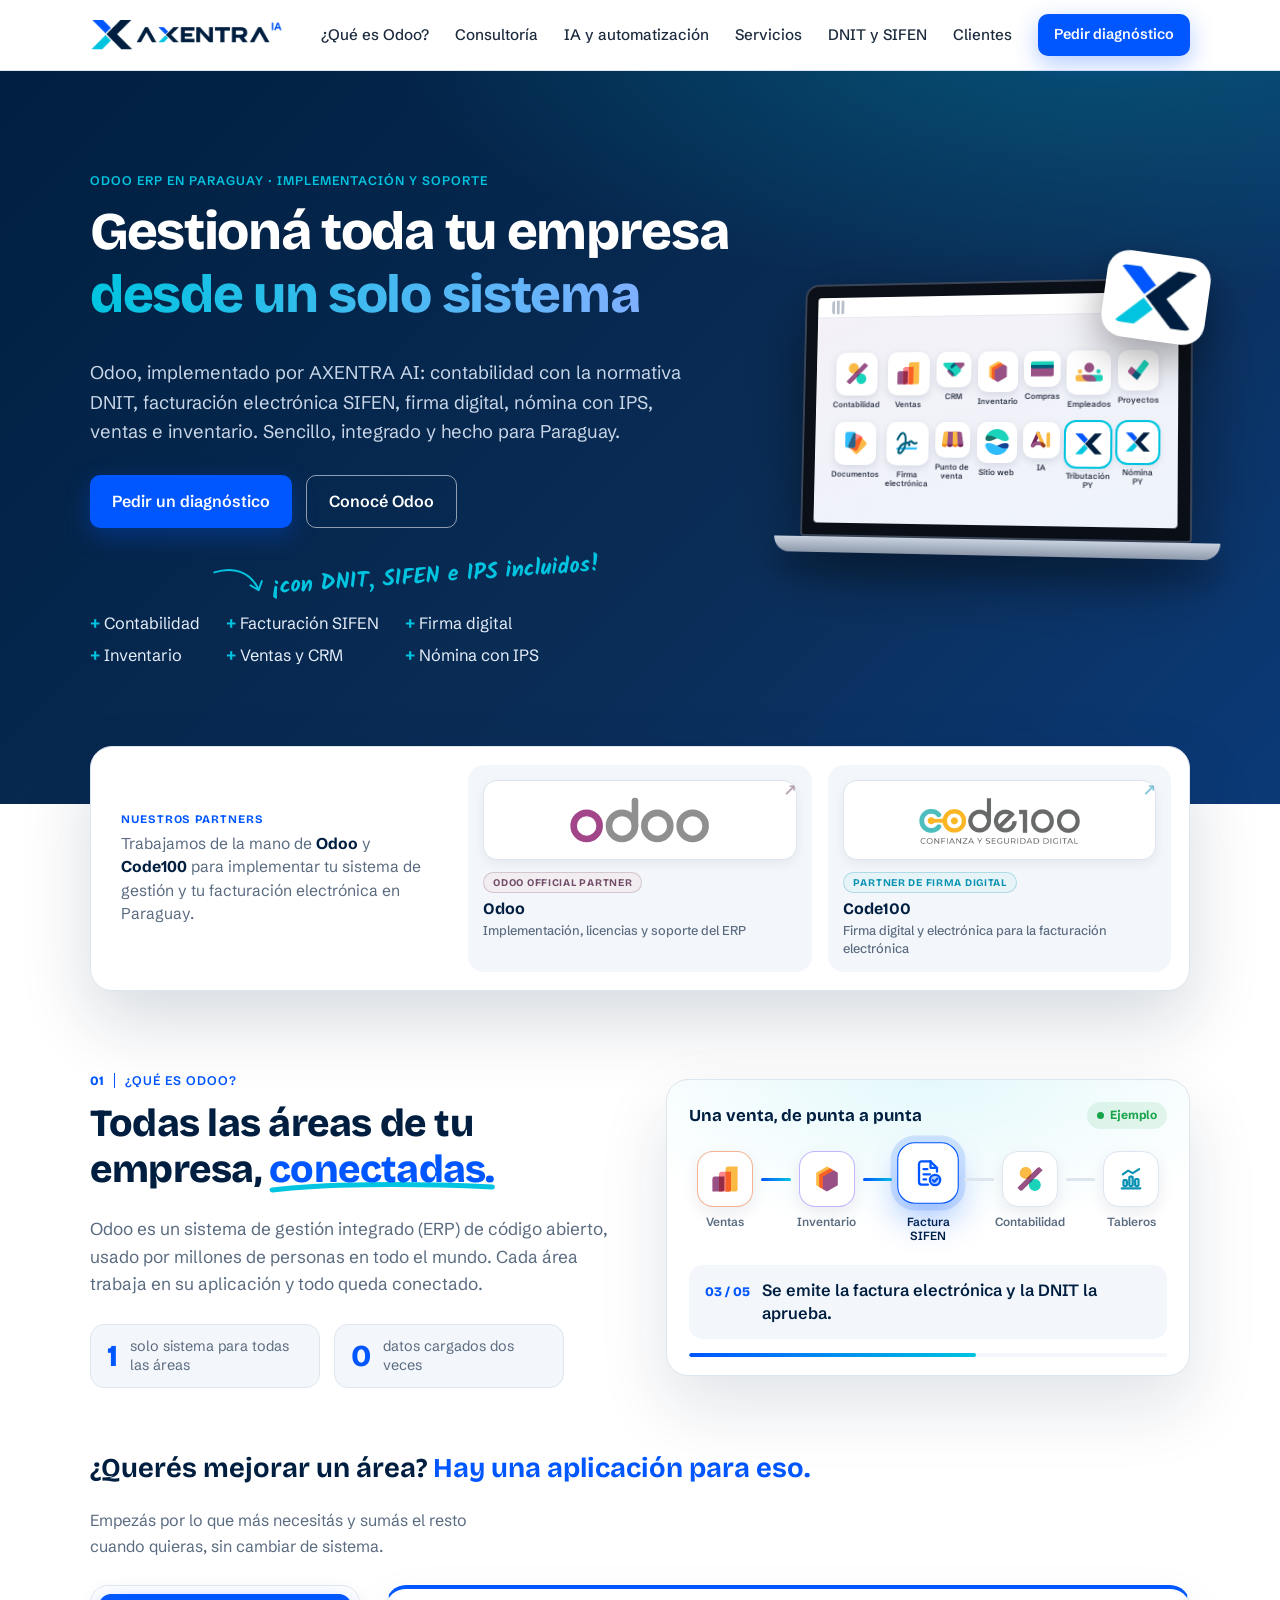
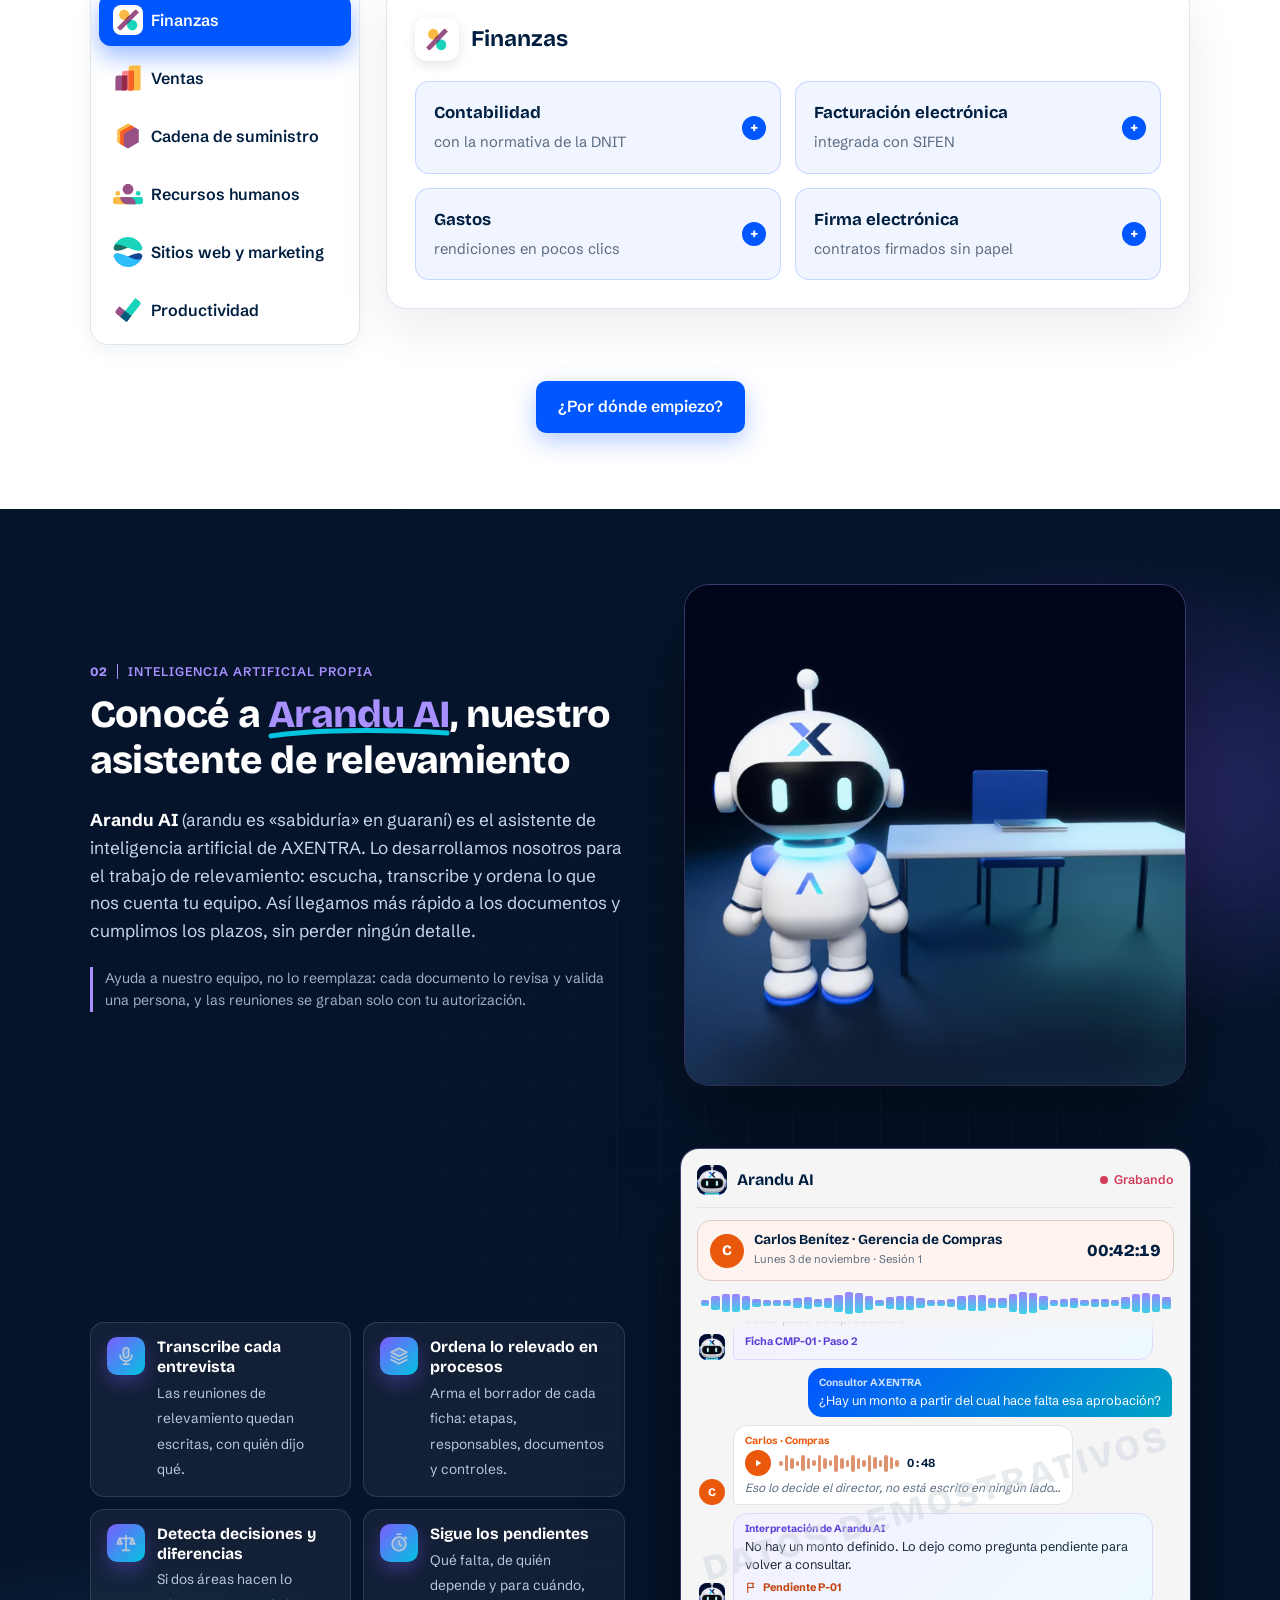
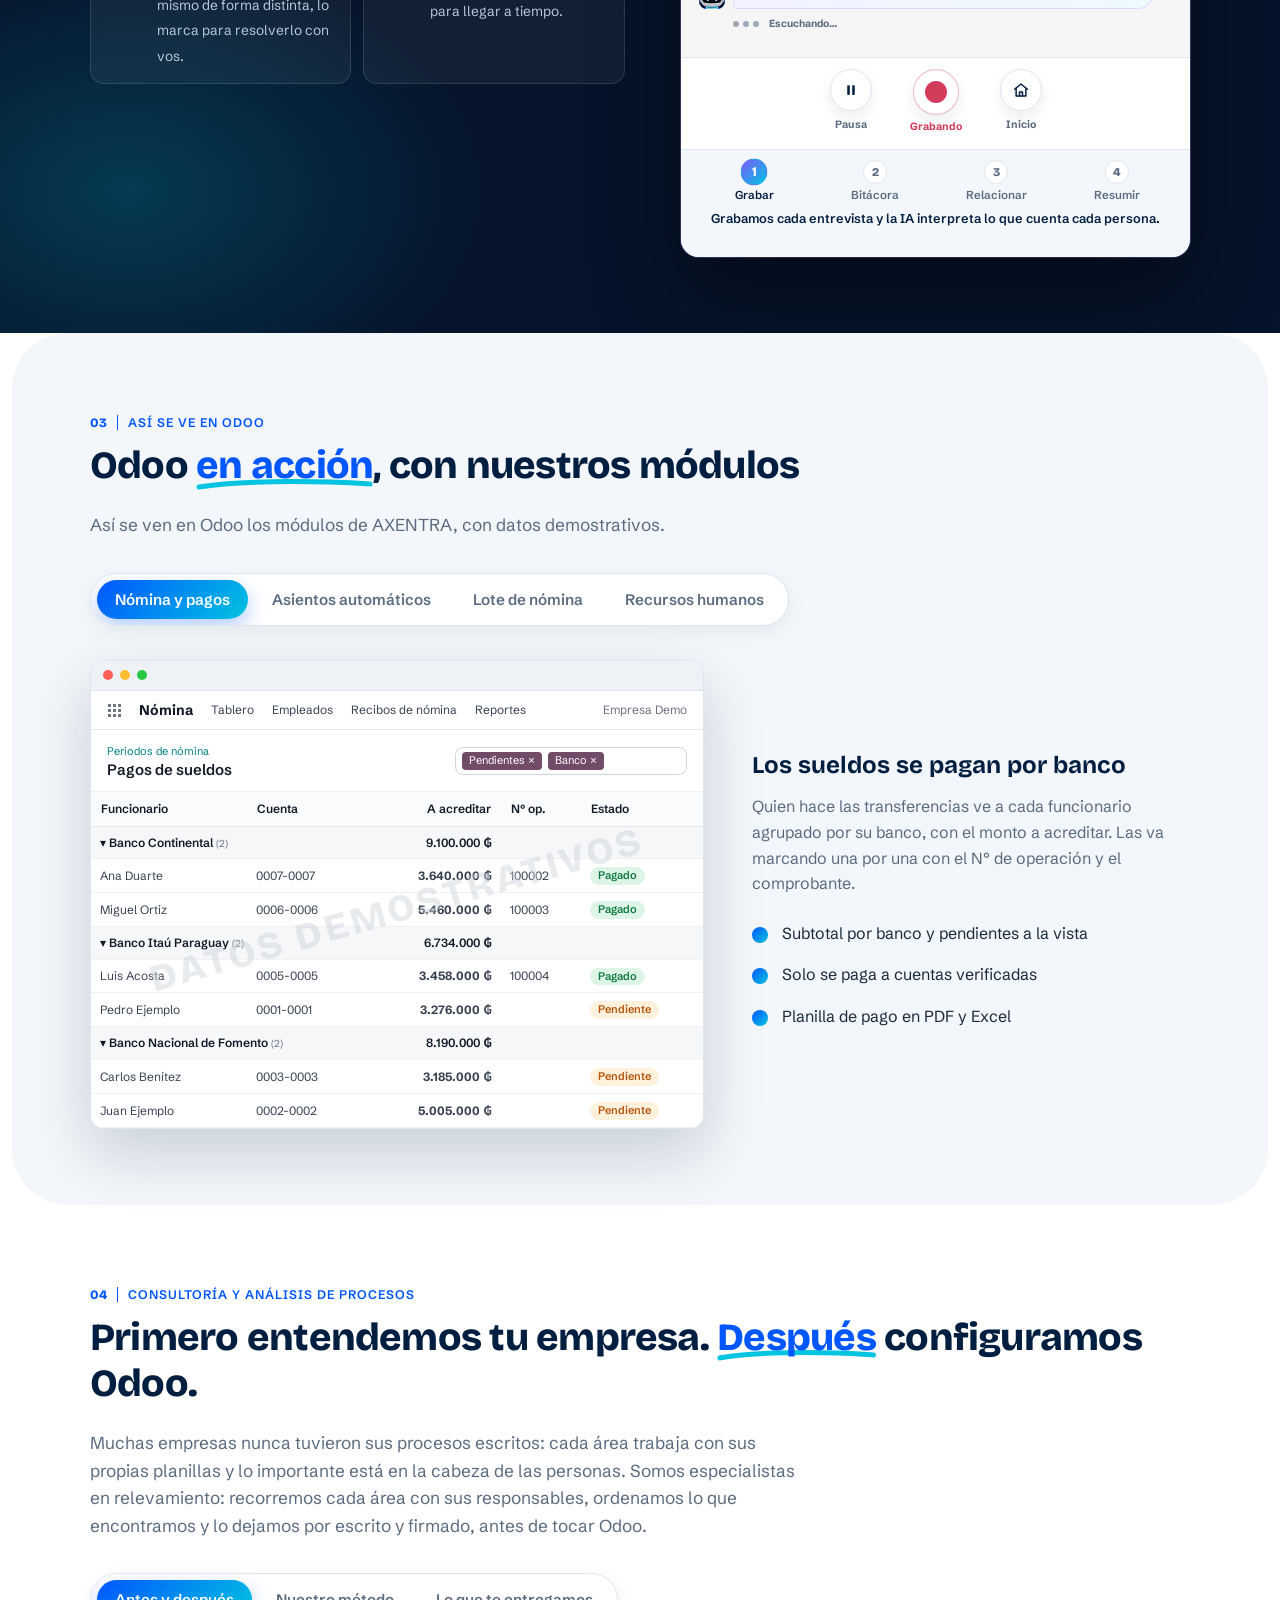
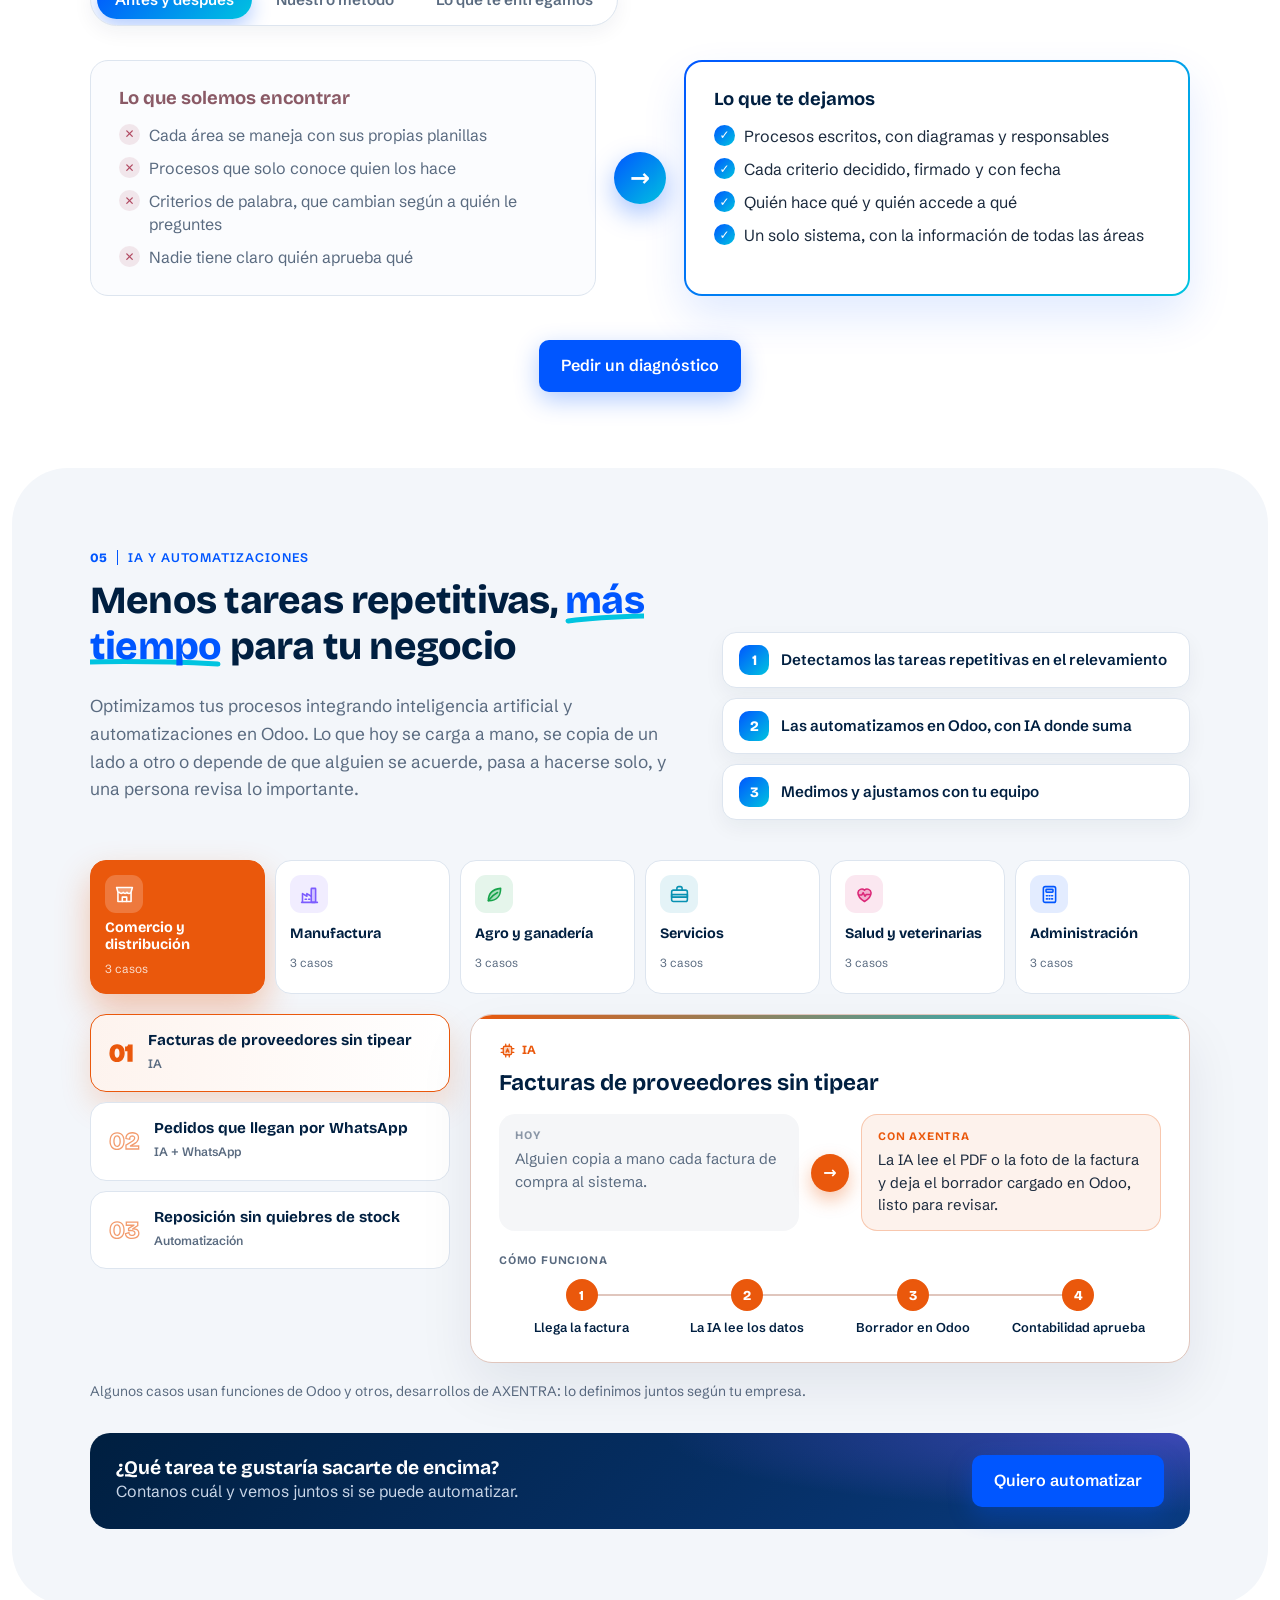
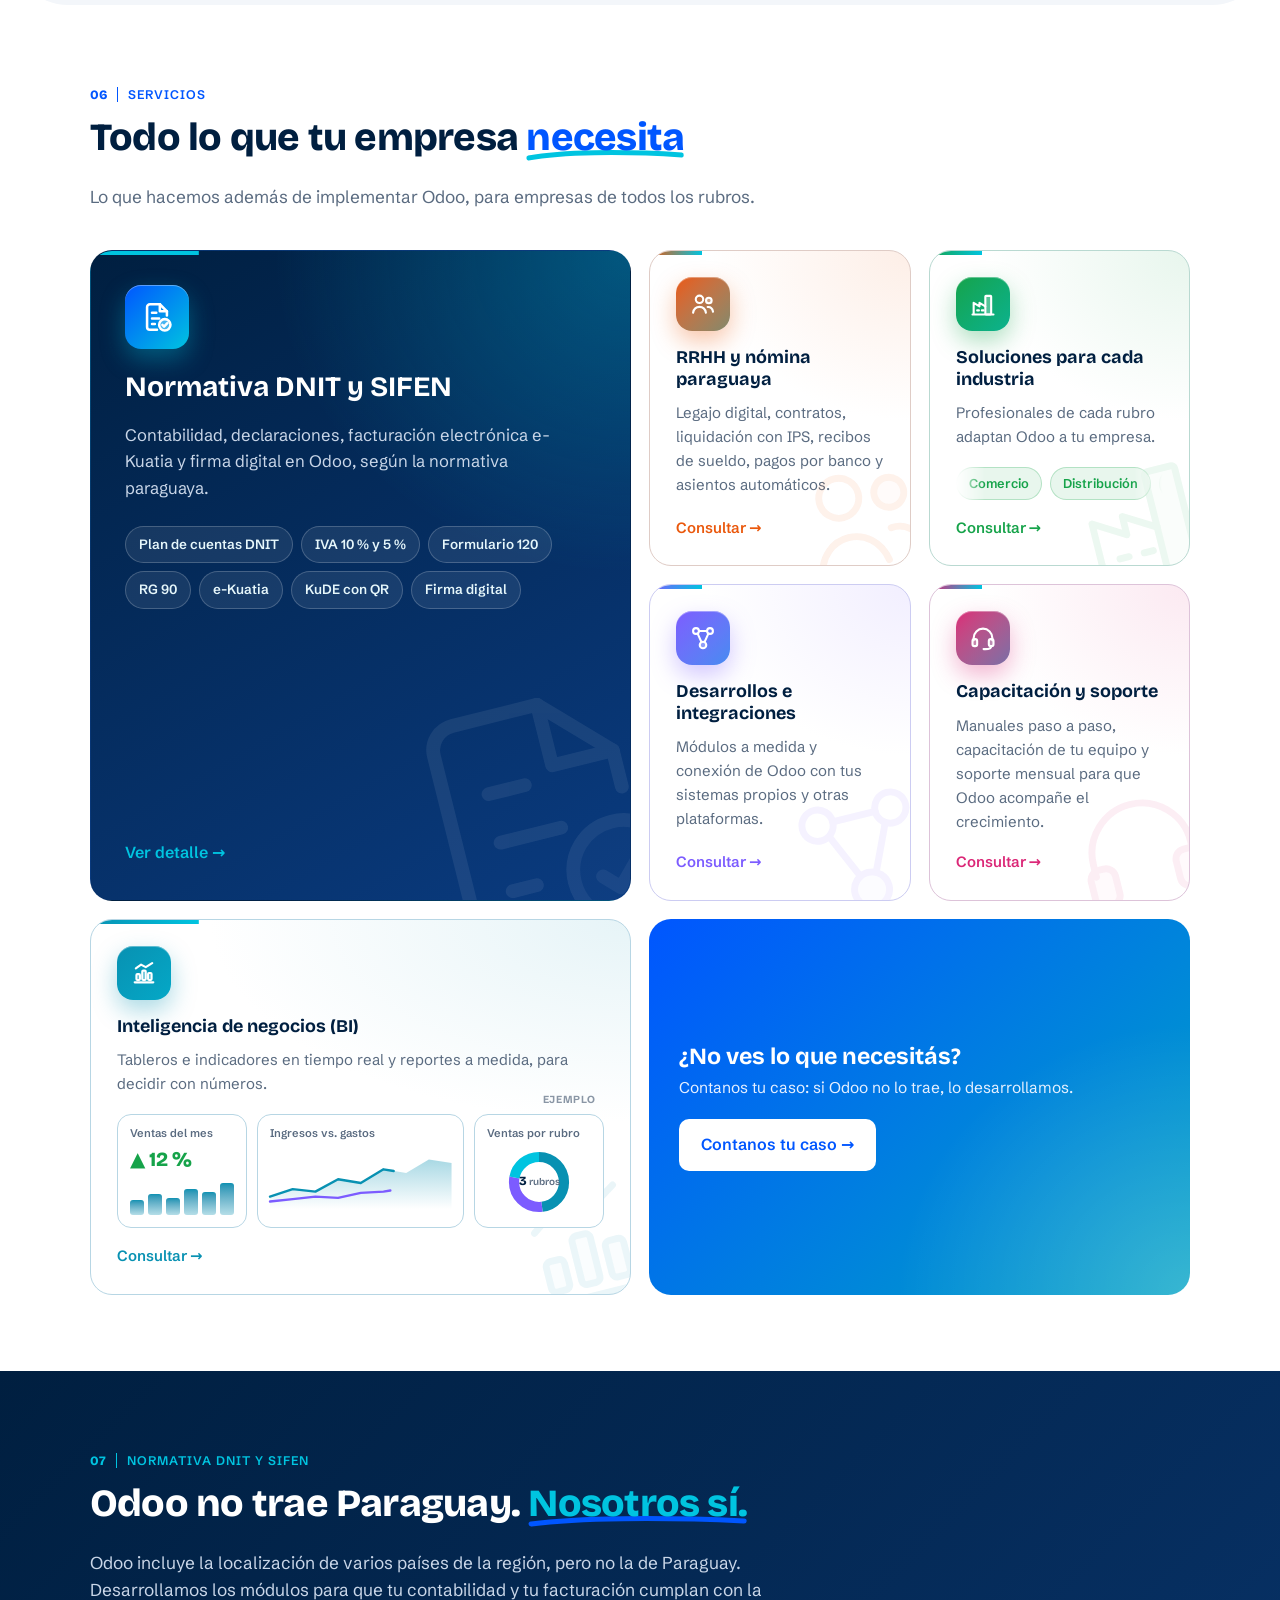
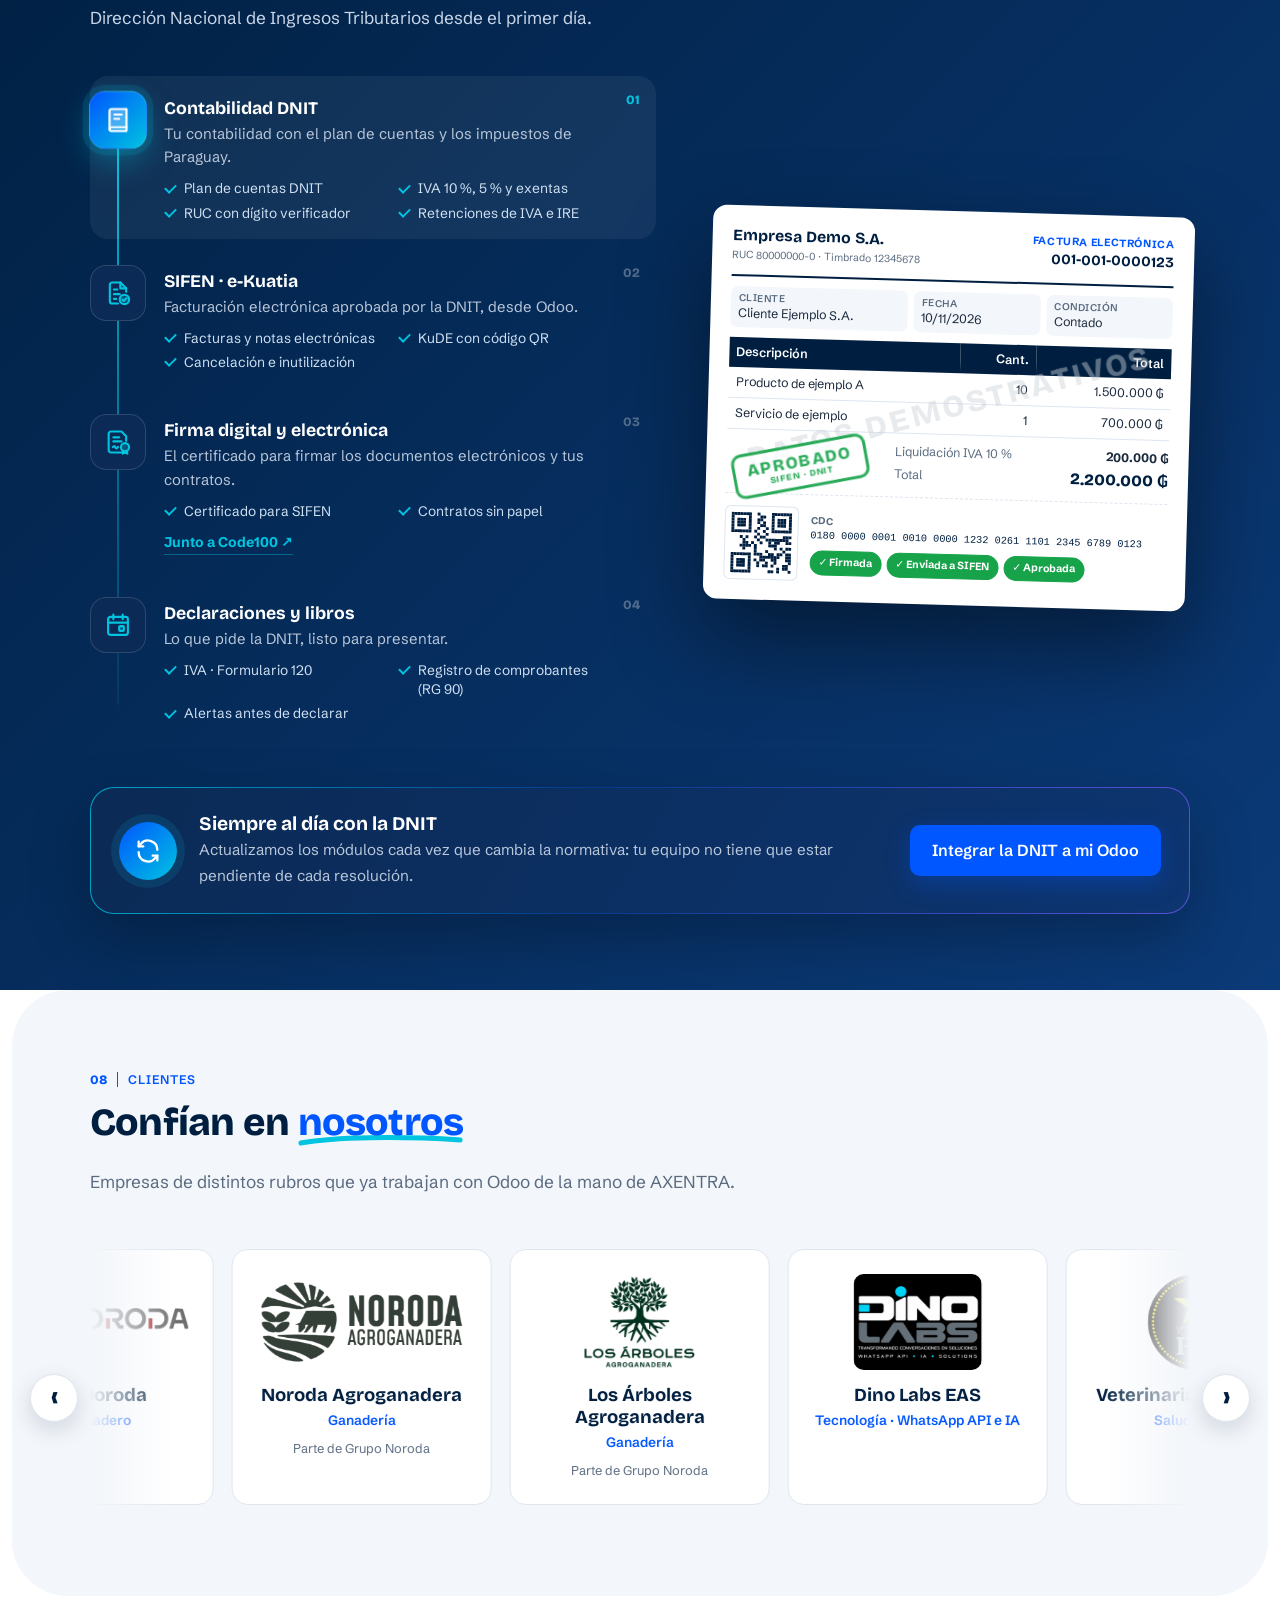
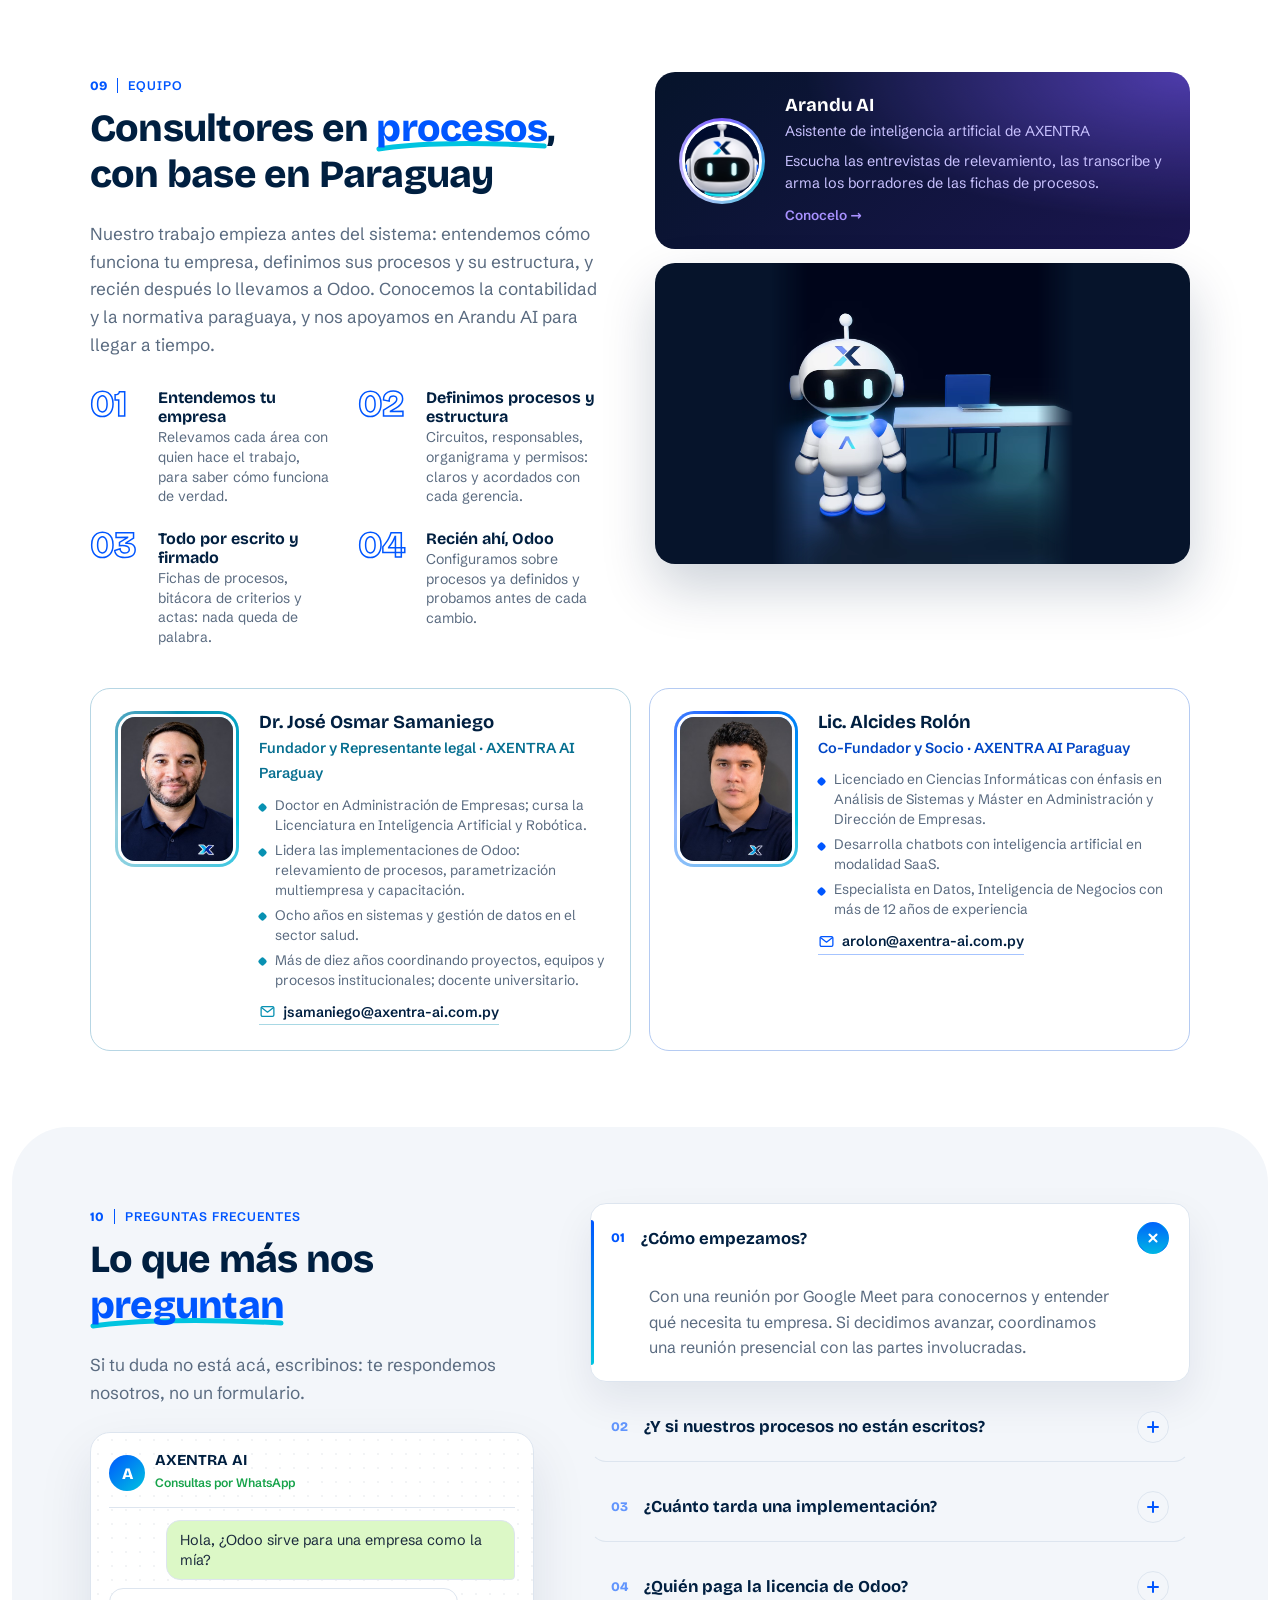
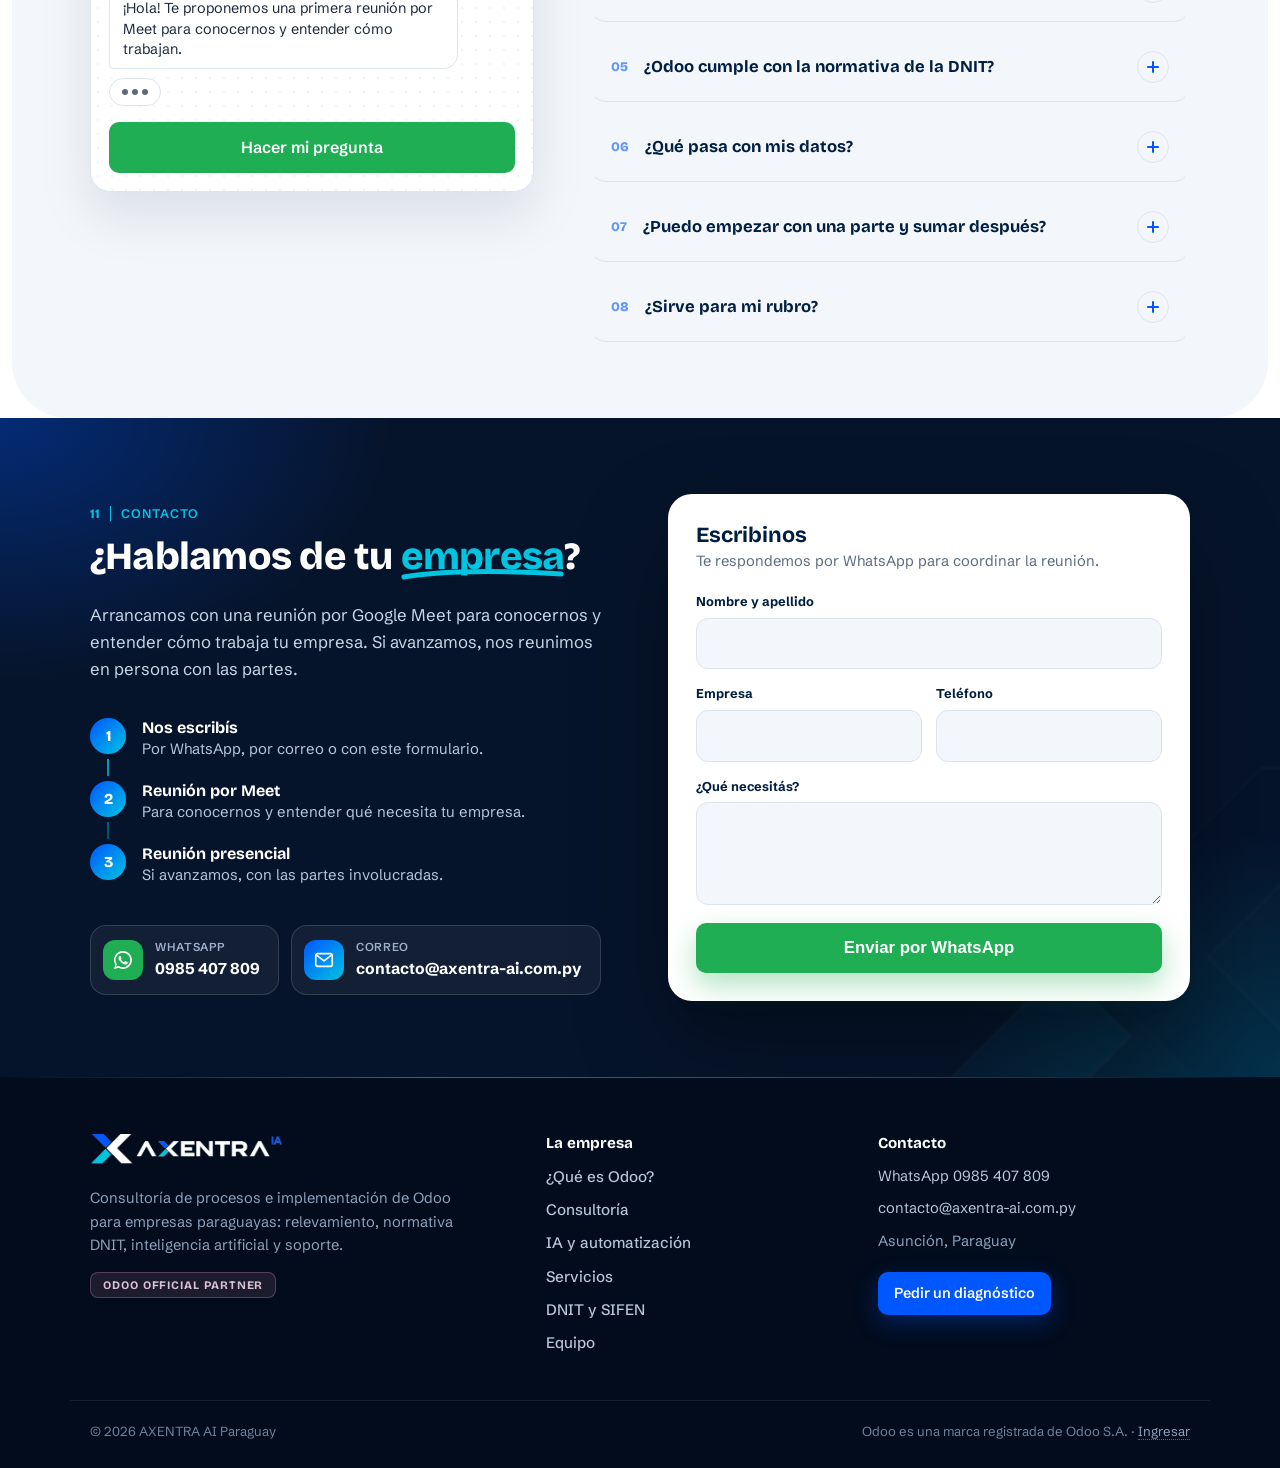
==== index.html @ 353da995 "Página - Modificación - Video de Arandu AI y nuevo orden de secciones - Arandu AI pasa a ser la secc" ====
<!doctype html>
<html lang="es-PY">
<head>
<meta charset="utf-8">
<meta name="viewport" content="width=device-width, initial-scale=1">
<title>AXENTRA AI · Implementación de Odoo en Paraguay</title>
<meta name="description" content="AXENTRA AI implementa Odoo en empresas paraguayas de todos los rubros: diagnóstico, normativa DNIT, facturación electrónica SIFEN, nómina con IPS, inteligencia de negocios y soporte.">
<link rel="icon" href="assets/axentra-x.png">
<link rel="stylesheet" href="css/01-base.css">
<link rel="stylesheet" href="css/02-efectos.css">
<link rel="stylesheet" href="css/03-carruseles-consultoria-asistente.css">
<link rel="stylesheet" href="css/04-ajustes-experiencia.css">
<link rel="stylesheet" href="css/05-iconos-servicios-dnit-entregables.css">
<link rel="stylesheet" href="css/06-odoo-equipo-preguntas.css">
<link rel="stylesheet" href="css/07-automatizacion-y-bi.css">
<link rel="stylesheet" href="css/08-dnit-y-metodo.css">
<link rel="stylesheet" href="css/09-equipo-contacto-pie.css">
<link rel="stylesheet" href="css/10-arandu-pantallas.css">
<link rel="stylesheet" href="css/11-automatizacion-visor.css">
<link rel="stylesheet" href="css/12-arandu-grafo.css">
<link rel="stylesheet" href="css/13-partners.css">
<link rel="stylesheet" href="css/14-equipo-arandu-video.css">
<link rel="stylesheet" href="css/15-pasos-contacto-pie-base.css">
</head>
<body>

<header>
  <div class="contenedor">
    <a href="#inicio" aria-label="AXENTRA AI"><img src="assets/axentra-logo.png" alt="AXENTRA AI"></a>
    <nav>
      <a href="#odoo">¿Qué es Odoo?</a>
      <a href="#como-trabajamos">Consultoría</a>
      <a href="#automatizacion">IA y automatización</a>
      <a href="#servicios">Servicios</a>
      <a href="#normativa">DNIT y SIFEN</a>
      <a href="#clientes">Clientes</a>
      <a href="#contacto" class="boton primario">Pedir diagnóstico</a>
    </nav>
  </div>
</header>

<section class="portada" id="inicio">
  <div class="contenedor">
    <div>
      <span class="etiqueta" style="color: var(--celeste)">Odoo ERP en Paraguay · Implementación y soporte</span>
      <h1>Gestioná toda tu empresa <span>desde un solo sistema</span></h1>
      <p>Odoo, implementado por AXENTRA AI: contabilidad con la normativa DNIT, facturación electrónica SIFEN, firma digital, nómina con IPS, ventas e inventario. Sencillo, integrado y hecho para Paraguay.</p>
      <div class="acciones">
        <a href="#contacto" class="boton primario">Pedir un diagnóstico</a>
        <a href="#odoo" class="boton secundario">Conocé Odoo</a>
      </div>
      <div class="nota-mano">
        <svg viewBox="0 0 80 60" aria-hidden="true"><path d="M70 6 C 40 4, 18 18, 12 46" fill="none" stroke="currentColor" stroke-width="3" stroke-linecap="round"/><path d="M4 36 L12 48 L22 38" fill="none" stroke="currentColor" stroke-width="3" stroke-linecap="round" stroke-linejoin="round"/></svg>
        <span>¡con DNIT, SIFEN e IPS incluidos!</span>
      </div>
      <ul class="modulos" id="lista-modulos"></ul>
    </div>
    <div class="visual-portada">
      <div class="notebook">
        <div class="pantalla-notebook">
          <div class="home-odoo">
            <div class="home-barra"><span></span><b>Empresa</b></div>
            <div class="home-apps" id="apps-portada"></div>
          </div>
        </div>
        <div class="base-notebook"></div>
      </div>
      <img class="x-sello" src="assets/axentra-x.png" alt="AXENTRA AI">
    </div>
  </div>
</section>

<section class="confianza">
  <div class="contenedor">
    <div class="confianza-tarjeta">
      <div class="confianza-texto">
        <span class="confianza-etiqueta">Nuestros partners</span>
        <p>Trabajamos de la mano de <b>Odoo</b> y <b>Code100</b> para implementar tu sistema de gestión y tu facturación electrónica en Paraguay.</p>
      </div>
      <a class="socio socio-odoo" href="https://www.odoo.com/es" target="_blank" rel="noopener">
        <span class="socio-logo"><img src="assets/partners/odoo.svg" alt="Odoo"></span>
        <span class="socio-info"><em>Odoo Official Partner</em><b>Odoo</b><small>Implementación, licencias y soporte del ERP</small></span>
        <span class="socio-ir" aria-hidden="true">↗</span>
      </a>
      <a class="socio socio-code" href="https://code100.com.py/" target="_blank" rel="noopener">
        <span class="socio-logo"><img src="assets/partners/code100.png" alt="Code100"></span>
        <span class="socio-info"><em>Partner de firma digital</em><b>Code100</b><small>Firma digital y electrónica para la facturación electrónica</small></span>
        <span class="socio-ir" aria-hidden="true">↗</span>
      </a>
    </div>
  </div>
</section>

<section class="seccion" id="odoo">
  <div class="contenedor">
    <div class="odoo-cabeza">
      <div>
        <span class="etiqueta con-numero">¿Qué es Odoo?</span>
        <h2>Todas las áreas de tu empresa, <em>conectadas.</em></h2>
        <p class="intro">Odoo es un sistema de gestión integrado (ERP) de código abierto, usado por millones de personas en todo el mundo. Cada área trabaja en su aplicación y todo queda conectado.</p>
        <div class="odoo-datos">
          <span><b>1</b>solo sistema para todas las áreas</span>
          <span><b>0</b>datos cargados dos veces</span>
        </div>
      </div>
      <div class="flujo-odoo" id="flujo-odoo" aria-label="Recorrido de una venta en Odoo"></div>
    </div>
    <div class="frase-areas"><h3>¿Querés mejorar un área? <em>Hay una aplicación para eso.</em></h3><p>Empezás por lo que más necesitás y sumás el resto cuando quieras, sin cambiar de sistema.</p></div>
    <div class="areas" id="lista-areas"></div>
    <div class="centrado"><a href="#como-trabajamos" class="boton primario">¿Por dónde empiezo?</a></div>
  </div>
</section>

<section class="seccion asistente" id="asistente">
  <div class="contenedor">
    <div class="asistente-grilla asistente-presentacion">
      <div>
        <span class="etiqueta">Inteligencia artificial propia</span>
        <h2 id="asistente-titulo"></h2>
        <p class="intro" id="asistente-texto"></p>
        <p class="asistente-nota" id="asistente-nota"></p>
      </div>
      <div class="asistente-video" id="asistente-video"></div>
    </div>
    <div class="asistente-grilla asistente-detalle">
      <div class="capacidades grilla deslizable" id="asistente-capacidades"></div>
      <div class="marca-agua-cont ia-panel" id="asistente-demo"></div>
    </div>
  </div>
</section>

<section class="seccion gris" id="en-accion">
  <div class="contenedor">
    <span class="etiqueta">Así se ve en Odoo</span>
    <h2>Odoo <em>en acción</em>, con nuestros módulos</h2>
    <p class="intro">Así se ven en Odoo los módulos de AXENTRA, con datos demostrativos.</p>
    <div id="lista-pantallas"></div>
  </div>
</section>

<section class="seccion" id="como-trabajamos">
  <div class="contenedor">
    <span class="etiqueta">Consultoría y análisis de procesos</span>
    <h2>Primero entendemos tu empresa. <em>Después</em> configuramos Odoo.</h2>
    <p class="intro">Muchas empresas nunca tuvieron sus procesos escritos: cada área trabaja con sus propias planillas y lo importante está en la cabeza de las personas. Somos especialistas en relevamiento: recorremos cada área con sus responsables, ordenamos lo que encontramos y lo dejamos por escrito y firmado, antes de tocar Odoo.</p>
    <div class="pestanas" id="pestanas-metodo">
      <div class="pestanas-lista" role="tablist" aria-label="Consultoría">
        <button type="button" class="pestana" role="tab" id="tab-antes" aria-controls="panel-antes">Antes y después</button>
        <button type="button" class="pestana" role="tab" id="tab-metodo" aria-controls="panel-metodo">Nuestro método</button>
        <button type="button" class="pestana" role="tab" id="tab-entregables" aria-controls="panel-entregables">Lo que te entregamos</button>
      </div>
      <div class="pestana-panel" role="tabpanel" id="panel-antes" aria-labelledby="tab-antes"><div class="antes-despues" id="antes-despues"></div></div>
      <div class="pestana-panel" role="tabpanel" id="panel-metodo" aria-labelledby="tab-metodo"><div class="pasos" id="lista-pasos"></div></div>
      <div class="pestana-panel" role="tabpanel" id="panel-entregables" aria-labelledby="tab-entregables">
    <div class="metodo-doc">
      <div class="ejemplos" id="ejemplos" aria-roledescription="carrusel" aria-label="Ejemplos de entregables">
        <div class="ej-marco"><div class="ej-pista" id="ej-pista"></div></div>
        <div class="ej-controles">
          <button type="button" class="ej-btn" id="ej-ant" aria-label="Ejemplo anterior"><svg viewBox="0 0 24 24" aria-hidden="true"><path d="M15 5l-7 7 7 7"/></svg></button>
          <div class="ej-info"><b id="ej-nombre"></b><span id="ej-desc"></span><div class="ej-puntos" id="ej-puntos"></div></div>
          <button type="button" class="ej-btn" id="ej-sig" aria-label="Ejemplo siguiente"><svg viewBox="0 0 24 24" aria-hidden="true"><path d="M9 5l7 7-7 7"/></svg></button>
        </div>
      </div>
      <div>
        <h3 class="subtitulo">Lo que te entregamos por escrito</h3>
        <div class="entregables" id="lista-entregables"></div>
      </div>
    </div>
      </div>
    </div>
    <div class="centrado"><a href="#contacto" class="boton primario">Pedir un diagnóstico</a></div>
  </div>
</section>

<section class="seccion gris" id="automatizacion">
  <div class="contenedor">
    <div class="auto-cabeza">
      <div>
        <span class="etiqueta con-numero">IA y automatizaciones</span>
        <h2>Menos tareas repetitivas, <em>más tiempo</em> para tu negocio</h2>
        <p class="intro">Optimizamos tus procesos integrando inteligencia artificial y automatizaciones en Odoo. Lo que hoy se carga a mano, se copia de un lado a otro o depende de que alguien se acuerde, pasa a hacerse solo, y una persona revisa lo importante.</p>
      </div>
      <ol class="auto-pasos" id="auto-pasos"></ol>
    </div>
    <div class="auto-visor" id="auto-pestanas"></div>
    <p class="auto-nota" id="auto-nota"></p>
    <div class="auto-cierre">
      <div><b>¿Qué tarea te gustaría sacarte de encima?</b><span>Contanos cuál y vemos juntos si se puede automatizar.</span></div>
      <a href="#contacto" class="boton primario">Quiero automatizar</a>
    </div>
  </div>
</section>

<section class="seccion" id="servicios">
  <div class="contenedor">
    <span class="etiqueta">Servicios</span>
    <h2>Todo lo que tu empresa <em>necesita</em></h2>
    <p class="intro">Lo que hacemos además de implementar Odoo, para empresas de todos los rubros.</p>
    <div class="grilla servicios deslizable" id="lista-servicios"></div>
    <p class="deslizar-aviso">Deslizá para ver más →</p>
  </div>
</section>

<section class="seccion normativa" id="normativa">
  <div class="contenedor">
    <span class="etiqueta">Normativa DNIT y SIFEN</span>
    <h2>Odoo no trae Paraguay. <em>Nosotros sí.</em></h2>
    <p class="intro">Odoo incluye la localización de varios países de la región, pero no la de Paraguay. Desarrollamos los módulos para que tu contabilidad y tu facturación cumplan con la Dirección Nacional de Ingresos Tributarios desde el primer día.</p>
    <div class="dnit-grilla">
      <ol class="dnit-pasos" id="dnit-pasos"></ol>
      <div class="kude-cont"><div class="marca-agua-cont kude" id="dnit-factura"></div></div>
    </div>
    <div class="dnit-banda">
      <span class="banda-ico" aria-hidden="true"><svg viewBox="0 0 24 24"><path d="M20 11a8 8 0 0 0-14.3-4.9L4 8"/><path d="M4 4v4h4"/><path d="M4 13a8 8 0 0 0 14.3 4.9L20 16"/><path d="M20 20v-4h-4"/></svg></span>
      <div class="banda-texto"><b>Siempre al día con la DNIT</b><span>Actualizamos los módulos cada vez que cambia la normativa: tu equipo no tiene que estar pendiente de cada resolución.</span></div>
      <a href="#contacto" class="boton primario">Integrar la DNIT a mi Odoo</a>
    </div>
  </div>
</section>

<section class="seccion gris" id="clientes">
  <div class="contenedor">
    <span class="etiqueta">Clientes</span>
    <h2>Confían en <em>nosotros</em></h2>
    <p class="intro">Empresas de distintos rubros que ya trabajan con Odoo de la mano de AXENTRA.</p>
    <div class="pestanas">
      <div class="pestanas-lista" role="tablist" aria-label="Clientes y testimonios">
        <button type="button" class="pestana" role="tab" id="tab-clientes" aria-controls="panel-clientes">Nuestros clientes</button>
        <button type="button" class="pestana" role="tab" id="tab-testimonios" aria-controls="testimonios">Lo que dicen</button>
      </div>
      <div class="pestana-panel" role="tabpanel" id="panel-clientes" aria-labelledby="tab-clientes">
        <div class="carrusel" aria-label="Clientes"><div class="pista" id="pista-clientes"></div></div>
      </div>
      <div class="pestana-panel" role="tabpanel" id="testimonios" aria-labelledby="tab-testimonios">
        <div class="carrusel" aria-label="Testimonios"><div class="pista" id="pista-testimonios"></div></div>
      </div>
    </div>
  </div>
</section>

<section class="seccion" id="equipo">
  <div class="contenedor">
    <div class="equipo-grilla">
      <div class="equipo-texto">
        <span class="etiqueta con-numero">Equipo</span>
        <h2>Consultores en <em>procesos</em>, con base en Paraguay</h2>
        <p class="intro">Nuestro trabajo empieza antes del sistema: entendemos cómo funciona tu empresa, definimos sus procesos y su estructura, y recién después lo llevamos a Odoo. Conocemos la contabilidad y la normativa paraguaya, y nos apoyamos en Arandu AI para llegar a tiempo.</p>
        <ul class="valores" id="equipo-valores"></ul>
      </div>
      <div class="equipo-ia" id="equipo-ia"></div>
    </div>
    <div class="equipo socios" id="lista-equipo"></div>
  </div>
</section>

<section class="seccion gris" id="preguntas">
  <div class="contenedor faq-grilla">
    <aside class="faq-lado">
      <span class="etiqueta con-numero">Preguntas frecuentes</span>
      <h2>Lo que más nos <em>preguntan</em></h2>
      <p class="intro">Si tu duda no está acá, escribinos: te respondemos nosotros, no un formulario.</p>
      <div class="faq-chat" aria-label="Ejemplo de consulta por WhatsApp">
        <div class="faq-chat-cab"><span class="faq-chat-logo">A</span><div><b>AXENTRA AI</b><small>Consultas por WhatsApp</small></div></div>
        <p class="burbuja cliente">Hola, ¿Odoo sirve para una empresa como la mía?</p>
        <p class="burbuja nuestra">¡Hola! Te proponemos una primera reunión por Meet para conocernos y entender cómo trabajan.</p>
        <p class="burbuja escribiendo" aria-hidden="true"><i></i><i></i><i></i></p>
        <a class="boton whatsapp" id="faq-wa" href="#" target="_blank" rel="noopener">Hacer mi pregunta</a>
      </div>
    </aside>
    <div class="preguntas" id="lista-preguntas"></div>
    <a class="boton whatsapp faq-wa-movil" id="faq-wa-movil" href="#" target="_blank" rel="noopener">¿Otra pregunta? Escribinos</a>
  </div>
</section>

<section class="seccion contacto" id="contacto">
  <div class="contenedor contacto-grilla">
    <div class="contacto-texto">
      <span class="etiqueta con-numero">Contacto</span>
      <h2>¿Hablamos de tu <em>empresa</em>?</h2>
      <p class="intro">Arrancamos con una reunión por Google Meet para conocernos y entender cómo trabaja tu empresa. Si avanzamos, nos reunimos en persona con las partes.</p>
      <ol class="contacto-pasos">
        <li><span>1</span><div><b>Nos escribís</b>Por WhatsApp, por correo o con este formulario.</div></li>
        <li><span>2</span><div><b>Reunión por Meet</b>Para conocernos y entender qué necesita tu empresa.</div></li>
        <li><span>3</span><div><b>Reunión presencial</b>Si avanzamos, con las partes involucradas.</div></li>
      </ol>
      <div class="contacto-directo">
        <a id="enlace-whatsapp" href="#" target="_blank" rel="noopener"><i class="cd-ico wa"><svg viewBox="0 0 32 32" aria-hidden="true"><path fill="currentColor" d="M16 3a13 13 0 0 0-11.2 19.6L3 29l6.6-1.7A13 13 0 1 0 16 3zm0 23.6c-2 0-4-.6-5.7-1.6l-.4-.2-3.9 1 1-3.8-.3-.4A10.6 10.6 0 1 1 16 26.6zm5.8-7.9c-.3-.2-1.9-.9-2.2-1s-.5-.2-.7.2-.8 1-1 1.2-.4.2-.7.1a8.7 8.7 0 0 1-4.3-3.8c-.3-.6.3-.5.9-1.7.1-.2 0-.4 0-.5l-1-2.4c-.3-.6-.5-.5-.7-.5h-.6a1.2 1.2 0 0 0-.9.4 3.7 3.7 0 0 0-1.1 2.7 6.5 6.5 0 0 0 1.4 3.4 14.6 14.6 0 0 0 5.6 4.9c2.1.9 2.9 1 4 .8a3.3 3.3 0 0 0 2.2-1.5 2.7 2.7 0 0 0 .2-1.5c-.1-.2-.3-.3-.6-.4z"/></svg></i><span><small>WhatsApp</small><b id="numero-whatsapp"></b></span></a>
        <a id="enlace-correo" href="#"><i class="cd-ico"><svg viewBox="0 0 24 24" aria-hidden="true"><rect x="3" y="5" width="18" height="14" rx="2"/><path d="M3.5 6.5l8.5 6.5 8.5-6.5"/></svg></i><span><small>Correo</small><b id="texto-correo"></b></span></a>
      </div>
    </div>
    <form class="formulario contacto-form" id="formulario-contacto">
      <div class="cf-cabeza"><b>Escribinos</b><span>Te respondemos por WhatsApp para coordinar la reunión.</span></div>
      <label class="cf-campo cf-ancho"><span>Nombre y apellido</span><input name="nombre" autocomplete="name" required></label>
      <label class="cf-campo"><span>Empresa</span><input name="empresa" autocomplete="organization"></label>
      <label class="cf-campo"><span>Teléfono</span><input name="telefono" autocomplete="tel" inputmode="tel"></label>
      <label class="cf-campo cf-ancho"><span>¿Qué necesitás?</span><textarea name="mensaje" rows="3" required></textarea></label>
      <button class="boton whatsapp" type="submit">Enviar por WhatsApp</button>
    </form>
  </div>
</section>

<footer class="pie">
  <div class="contenedor pie-grilla">
    <div class="pie-marca">
      <img src="assets/axentra-logo-blanco.png" alt="AXENTRA AI">
      <p>Consultoría de procesos e implementación de Odoo para empresas paraguayas: relevamiento, normativa DNIT, inteligencia artificial y soporte.</p>
      <span class="pie-partner">Odoo Official Partner</span>
    </div>
    <nav class="pie-col" aria-label="Secciones">
      <b>La empresa</b>
      <a href="#odoo">¿Qué es Odoo?</a><a href="#como-trabajamos">Consultoría</a><a href="#automatizacion">IA y automatización</a><a href="#servicios">Servicios</a><a href="#normativa">DNIT y SIFEN</a><a href="#equipo">Equipo</a>
    </nav>
    <div class="pie-col">
      <b>Contacto</b>
      <a id="pie-whatsapp" href="#" target="_blank" rel="noopener">WhatsApp</a><a id="pie-correo" href="#"></a><span id="pie-ciudad"></span>
      <a href="#contacto" class="boton primario pie-boton">Pedir un diagnóstico</a>
    </div>
  </div>
  <div class="contenedor pie-base"><span>© 2026 <span id="pie-texto">AXENTRA AI Paraguay</span></span><span>Odoo es una marca registrada de Odoo S.A. · <a class="pie-ingresar" href="admin/">Ingresar</a></span></div>
</footer>

<script src="assets/iconos.js"></script>
<script src="datos/general.js"></script>
<script src="datos/portada.js"></script>
<script src="datos/odoo.js"></script>
<script src="datos/consultoria.js"></script>
<script src="datos/asistente.js"></script>
<script src="datos/automatizacion.js"></script>
<script src="datos/servicios.js"></script>
<script src="datos/normativa.js"></script>
<script src="datos/clientes.js"></script>
<script src="datos/equipo.js"></script>
<script src="datos/preguntas.js"></script>
<script src="assets/pantallas-odoo.js"></script>
<script src="js/base.js"></script>
<script src="js/secciones/portada.js"></script>
<script src="js/secciones/odoo.js"></script>
<script src="js/secciones/consultoria.js"></script>
<script src="js/secciones/asistente.js"></script>
<script src="js/secciones/automatizacion.js"></script>
<script src="js/secciones/servicios.js"></script>
<script src="js/secciones/normativa.js"></script>
<script src="js/secciones/clientes.js"></script>
<script src="js/secciones/equipo.js"></script>
<script src="js/secciones/preguntas.js"></script>
<script src="js/secciones/contacto.js"></script>

<a class="wa-flotante" id="wa-flotante" href="#" target="_blank" rel="noopener" aria-label="Escribinos por WhatsApp">
  <svg viewBox="0 0 32 32" aria-hidden="true"><path fill="currentColor" d="M16 3a13 13 0 0 0-11.2 19.6L3 29l6.6-1.7A13 13 0 1 0 16 3zm0 23.6c-2 0-4-.6-5.7-1.6l-.4-.2-3.9 1 1-3.8-.3-.4A10.6 10.6 0 1 1 16 26.6zm5.8-7.9c-.3-.2-1.9-.9-2.2-1s-.5-.2-.7.2-.8 1-1 1.2-.4.2-.7.1a8.7 8.7 0 0 1-4.3-3.8c-.3-.6.3-.5.9-1.7.1-.2 0-.4 0-.5l-1-2.4c-.3-.6-.5-.5-.7-.5h-.6a1.2 1.2 0 0 0-.9.4 3.7 3.7 0 0 0-1.1 2.7 6.5 6.5 0 0 0 1.4 3.4 14.6 14.6 0 0 0 5.6 4.9c2.1.9 2.9 1 4 .8a3.3 3.3 0 0 0 2.2-1.5 2.7 2.7 0 0 0 .2-1.5c-.1-.2-.3-.3-.6-.4z"/></svg>
  <span>¿Hablamos?</span>
</a>
<script src="js/whatsapp-flotante.js"></script>
<script src="js/pestanas.js"></script>

<script src="js/efectos.js"></script>
</body>
</html>
---- css/01-base.css ----
@font-face { font-family: "AX Titulos"; src: url("../assets/fuentes/titulos.woff2") format("woff2"); font-weight: 200 800; font-display: swap; }
@font-face { font-family: "AX Texto"; src: url("../assets/fuentes/texto.woff2") format("woff2"); font-weight: 400 900; font-display: swap; }
@font-face { font-family: "AX Mano"; src: url("../assets/fuentes/mano.woff2") format("woff2"); font-weight: 700; font-display: swap; }
:root {
  --titulos: "AX Titulos", "Segoe UI", system-ui, sans-serif; --cuerpo: "AX Texto", "Segoe UI", system-ui, sans-serif; --mano: "AX Mano", cursive;
  --marino: #001f40; --marino-2: #0a2d57; --azul: #0056ff; --celeste: #00c4e0;
  --texto: #1b2a3d; --suave: #5a6b80; --fondo: #ffffff; --gris: #f3f6fa; --borde: #dde5ef;
}
* { box-sizing: border-box; }
html { scroll-behavior: smooth; }
body { margin: 0; font-family: var(--cuerpo); color: var(--texto); background: var(--fondo); line-height: 1.6; }
h1, h2, h3 { font-family: var(--titulos); line-height: 1.2; margin: 0 0 .6em; color: var(--marino); }
h1 { font-size: clamp(2rem, 4.6vw, 3.3rem); font-weight: 800; letter-spacing: -.025em; }
h2 { font-size: clamp(1.6rem, 3.2vw, 2.4rem); font-weight: 800; letter-spacing: -.02em; }
h3 { font-size: 1.15rem; font-weight: 700; }
p { margin: 0 0 1em; }
a { color: var(--azul); }
.contenedor { max-width: 1140px; margin: 0 auto; padding: 0 20px; }
.seccion { padding: 84px 0; }
.seccion.gris { background: var(--gris); }
.etiqueta { display: inline-block; font: 600 .78rem var(--cuerpo); letter-spacing: .08em; text-transform: uppercase; color: var(--azul); margin-bottom: 12px; }
.intro { max-width: 720px; color: var(--suave); font-size: 1.08rem; }
.boton { display: inline-flex; align-items: center; gap: 8px; padding: 13px 22px; border-radius: 10px; font-weight: 600; text-decoration: none; transition: transform .15s, box-shadow .15s; }
.boton:hover { transform: translateY(-2px); }
.boton.primario { background: var(--azul); color: #fff; box-shadow: 0 8px 24px rgba(0, 86, 255, .3); }
.boton.secundario { border: 1.5px solid rgba(255,255,255,.55); color: #fff; }
.boton.whatsapp { background: #1fae54; color: #fff; }

/* Encabezado */
header { position: sticky; top: 0; z-index: 10; background: rgba(255,255,255,.96); backdrop-filter: blur(6px); border-bottom: 1px solid var(--borde); }
header .contenedor { display: flex; align-items: center; justify-content: space-between; height: 70px; }
header img { height: 30px; display: block; }
nav { display: flex; gap: 26px; align-items: center; }
nav a { color: var(--texto); text-decoration: none; font-weight: 500; font-size: .95rem; white-space: nowrap; }
nav a:hover { color: var(--azul); }
nav .boton { padding: 9px 16px; font-size: .9rem; }
@media (max-width: 1100px) { nav { gap: 18px; } nav a { font-size: .9rem; } }
@media (max-width: 980px) { nav a:not(.boton) { display: none; } }

/* Portada */
.portada { background: radial-gradient(1200px 500px at 85% -10%, rgba(0,196,224,.28), transparent 60%), linear-gradient(135deg, var(--marino) 0%, var(--marino-2) 60%, #0b3a78 100%); color: #fff; overflow: hidden; position: relative; }
.portada .contenedor { display: grid; grid-template-columns: 1.25fr .75fr; gap: 40px; align-items: center; padding-top: 96px; padding-bottom: 96px; }
.portada h1 { color: #fff; }
.portada h1 span { background: linear-gradient(90deg, var(--celeste), #7fb0ff); -webkit-background-clip: text; background-clip: text; color: transparent; }
.portada p { color: #c9d6e8; font-size: 1.15rem; max-width: 620px; }
.portada .acciones { display: flex; gap: 14px; flex-wrap: wrap; margin-top: 28px; }
.sellos { display: flex; gap: 10px; flex-wrap: wrap; margin-top: 34px; }
.sello { border: 1px solid rgba(255,255,255,.22); background: rgba(255,255,255,.06); color: #e6eef9; padding: 6px 12px; border-radius: 999px; font-size: .85rem; }
.marca-x { justify-self: center; width: min(320px, 70vw); filter: drop-shadow(0 20px 40px rgba(0,0,0,.35)); }
@media (max-width: 860px) { .portada .contenedor { grid-template-columns: 1fr; padding-top: 64px; padding-bottom: 64px; } .marca-x { display: none; } }

/* Tarjetas */
.grilla { display: grid; gap: 22px; grid-template-columns: repeat(auto-fit, minmax(250px, 1fr)); margin-top: 40px; }
.tarjeta { background: #fff; border: 1px solid var(--borde); border-radius: 16px; padding: 26px; transition: box-shadow .2s, transform .2s; }
.tarjeta:hover { box-shadow: 0 14px 36px rgba(0, 31, 64, .1); transform: translateY(-3px); }
.tarjeta p { color: var(--suave); margin: 0; font-size: .97rem; }
.icono { width: 46px; height: 46px; border-radius: 12px; display: grid; place-items: center; font-size: 1.4rem; margin-bottom: 16px; background: linear-gradient(135deg, rgba(0,86,255,.12), rgba(0,196,224,.18)); }

/* Odoo */
.dos-columnas { display: grid; grid-template-columns: 1fr 1fr; gap: 56px; align-items: center; }
@media (max-width: 860px) { .dos-columnas { grid-template-columns: 1fr; gap: 32px; } }
.apps { display: grid; grid-template-columns: repeat(3, 1fr); gap: 12px; }
.app { background: #fff; border: 1px solid var(--borde); border-radius: 12px; padding: 14px 12px; text-align: center; font-weight: 600; font-size: .9rem; color: var(--marino); }
.app small { display: block; font-weight: 400; color: var(--suave); font-size: .78rem; }
.lista { list-style: none; padding: 0; margin: 0; }
.lista li { padding: 8px 0 8px 30px; position: relative; }
.lista li::before { content: ""; position: absolute; left: 0; top: 14px; width: 16px; height: 16px; border-radius: 50%; background: linear-gradient(135deg, var(--azul), var(--celeste)); }

/* DNIT y SIFEN */
.normativa { background: linear-gradient(135deg, var(--marino), #0b3a78); color: #fff; }
.normativa h2, .normativa h3 { color: #fff; }
.normativa .intro { color: #c9d6e8; }
.normativa .tarjeta { background: rgba(255,255,255,.06); border-color: rgba(255,255,255,.14); }
.normativa .tarjeta p, .normativa .tarjeta li { color: #c9d6e8; }
.normativa .tarjeta ul { margin: 10px 0 0; padding-left: 18px; font-size: .95rem; }
.normativa .etiqueta { color: var(--celeste); }
.aviso { margin-top: 30px; padding: 16px 20px; border-left: 4px solid var(--celeste); background: rgba(255,255,255,.06); border-radius: 8px; color: #dce7f5; }

/* Clientes */
.clientes { display: grid; gap: 18px; grid-template-columns: repeat(auto-fit, minmax(230px, 1fr)); margin-top: 40px; }
.cliente { border: 1px solid var(--borde); border-radius: 16px; padding: 24px; background: #fff; }
.cliente .inicial { width: 52px; height: 52px; border-radius: 14px; display: grid; place-items: center; font: 800 1.3rem var(--titulos); color: #fff; margin-bottom: 14px; }
.cliente h3 { margin-bottom: 4px; }
.cliente .rubro { color: var(--azul); font-weight: 600; font-size: .85rem; }
.cliente p { color: var(--suave); font-size: .93rem; margin: 10px 0 0; }

/* Carrusel de clientes */
.carrusel { overflow: hidden; margin-top: 40px; padding: 14px 0; -webkit-mask-image: linear-gradient(90deg, transparent, #000 8%, #000 92%, transparent); mask-image: linear-gradient(90deg, transparent, #000 8%, #000 92%, transparent); }
.pista { display: flex; gap: 18px; width: max-content; will-change: transform; }
.pista .cliente { width: 260px; flex: none; text-align: center; display: flex; flex-direction: column; align-items: center; }
.logo-cliente { height: 96px; width: 100%; display: flex; align-items: center; justify-content: center; margin-bottom: 14px; }
.cliente .logo-cliente img { max-height: 96px; max-width: 210px; margin: 0; border-radius: 10px; }
.logo-cliente .inicial { margin: 0; }
.cliente .grupo { display: block; margin-top: 6px; font-size: .8rem; color: var(--suave); }
@keyframes desplazar { from { transform: translateX(0); } to { transform: translateX(-50%); } }
/* Carrusel apagado desde la configuración: una sola fila fija, sin repetir elementos */
.carrusel.fijo { -webkit-mask-image: none; mask-image: none; }
.carrusel.fijo .pista { animation: none; flex-wrap: wrap; justify-content: center; width: auto; }
.carrusel.fijo .pista .cliente { width: 205px; padding: 20px 14px; }
.pista .testimonio { width: 380px; flex: none; }
.cliente img, .partner img { max-height: 52px; max-width: 160px; display: block; margin-bottom: 14px; }

/* Partners */
.partners { display: grid; gap: 18px; grid-template-columns: repeat(auto-fit, minmax(260px, 1fr)); margin-top: 40px; }
.partner { display: flex; flex-direction: column; align-items: center; text-align: center; gap: 12px; background: #fff; border: 1px solid var(--borde); border-radius: 16px; padding: 28px 22px; text-decoration: none; color: inherit; }
.logo-partner { height: 70px; display: flex; align-items: center; justify-content: center; }
.partner .logo-partner img { max-height: 70px; max-width: 220px; margin: 0; }
.distintivo { display: inline-block; font: 700 .78rem var(--titulos); letter-spacing: .06em; text-transform: uppercase; color: #714b67; background: rgba(113, 75, 103, .1); border: 1px solid rgba(113, 75, 103, .3); padding: 5px 12px; border-radius: 999px; }
.partner .inicial { width: 52px; height: 52px; border-radius: 14px; flex: none; display: grid; place-items: center; font: 800 1.3rem var(--titulos); color: #fff; }
.partner h3 { margin-bottom: 4px; }
.partner p { margin: 0; color: var(--suave); font-size: .93rem; }

/* Testimonios */
.testimonios { display: grid; gap: 20px; grid-template-columns: repeat(auto-fit, minmax(270px, 1fr)); margin-top: 40px; }
.testimonio { background: #fff; border: 1px solid var(--borde); border-radius: 18px; padding: 28px 64px 28px 28px; position: relative; }
.testimonio::before { content: "“"; font: 800 4rem/1 var(--titulos); color: var(--celeste); position: absolute; top: 10px; right: 22px; opacity: .5; }
.testimonio p { font-size: 1rem; margin-bottom: 18px; }
.testimonio strong { display: block; color: var(--marino); }
.testimonio span { color: var(--suave); font-size: .88rem; }

/* Equipo */
.equipo { display: grid; gap: 20px; grid-template-columns: repeat(auto-fit, minmax(230px, 280px)); margin-top: 40px; }
.persona { background: #fff; border: 1px solid var(--borde); border-radius: 18px; padding: 28px; text-align: center; }
.persona .avatar { width: 96px; height: 96px; border-radius: 50%; margin: 0 auto 14px; display: grid; place-items: center; font: 800 1.8rem var(--titulos); color: #fff; overflow: hidden; }
.persona .avatar img { width: 100%; height: 100%; object-fit: cover; }
.persona span { color: var(--suave); font-size: .92rem; }

/* Preguntas frecuentes */
.angosto { max-width: 820px; }
.preguntas { margin-top: 32px; }
.preguntas details { border-bottom: 1px solid var(--borde); padding: 18px 0; }
.preguntas summary { cursor: pointer; font: 700 1.05rem var(--titulos); color: var(--marino); list-style: none; display: flex; justify-content: space-between; gap: 16px; }
.preguntas summary::after { content: "+"; color: var(--azul); font-size: 1.4rem; line-height: 1; }
.preguntas details[open] summary::after { content: "–"; }
.preguntas details p { margin: 12px 0 0; color: var(--suave); }

/* Formulario */
.formulario { max-width: 560px; margin: 0 auto 26px; display: grid; gap: 12px; grid-template-columns: 1fr 1fr; }
.formulario input, .formulario textarea { font: inherit; padding: 13px 14px; border-radius: 10px; border: none; width: 100%; }
.formulario textarea, .formulario button, .formulario input[name=nombre] { grid-column: 1 / -1; }
.formulario button { justify-content: center; border: none; cursor: pointer; font-size: 1rem; }

/* Pilares */
.pilares { background: #fff; border-bottom: 1px solid var(--borde); }
.pilares .contenedor { display: grid; grid-template-columns: repeat(auto-fit, minmax(210px, 1fr)); gap: 8px 28px; padding-top: 30px; padding-bottom: 30px; }
.pilar { display: flex; gap: 12px; align-items: flex-start; }
.pilar .icono { margin: 0; flex: none; width: 40px; height: 40px; font-size: 1.15rem; }
.pilar strong { display: block; font-family: var(--titulos); color: var(--marino); }
.pilar span { color: var(--suave); font-size: .9rem; line-height: 1.4; }

/* Áreas de Odoo */
.areas { display: grid; gap: 20px; grid-template-columns: repeat(auto-fit, minmax(300px, 1fr)); margin-top: 40px; }
.area { border: 1px solid var(--borde); border-radius: 16px; padding: 24px; background: #fff; border-top: 4px solid var(--color, var(--azul)); }
.area { transition: transform .25s ease, box-shadow .25s ease, border-color .25s ease; cursor: default; }
.area::before { content: ""; position: absolute; inset: 0; pointer-events: none; opacity: 0; transition: opacity .25s ease; border-radius: inherit;
  background: radial-gradient(300px circle at var(--mx, 50%) var(--my, 50%), color-mix(in srgb, var(--color, #0056ff) 14%, transparent), transparent 60%); }
.area:hover::before { opacity: 1; }
.area { position: relative; overflow: hidden; }
.area:hover, .area:focus-visible { transform: translateY(-8px); box-shadow: 0 22px 44px rgba(0, 31, 64, .16); border-color: var(--color); outline: none; }
.area h3 { margin-bottom: 14px; display: flex; align-items: center; gap: 12px; }
.icono-area { width: 44px; height: 44px; flex: none; border-radius: 12px; background: #fff; box-shadow: 0 4px 12px rgba(0, 31, 64, .12); display: grid; place-items: center; transition: transform .25s ease; }
.icono-area img { width: 60%; height: 60%; object-fit: contain; }
.area:hover .icono-area { transform: scale(1.12) rotate(-6deg); }
.area li { transition: background .2s ease, padding-left .2s ease; border-radius: 6px; }
.area li:hover { background: color-mix(in srgb, var(--color) 8%, transparent); padding-left: 8px; }
.area ul { list-style: none; padding: 0; margin: 0; }
.area li { padding: 7px 0; border-top: 1px dashed var(--borde); font-size: .95rem; }
.area li:first-child { border-top: none; }
.area li b { color: var(--marino); }
.area li span { color: var(--suave); }
.centrado { text-align: center; margin-top: 36px; }

/* Así se ve en Odoo */
.pantalla { display: grid; grid-template-columns: 1.4fr 1fr; gap: 48px; align-items: center; margin-top: 56px; }
.pantalla.derecha { grid-template-columns: 1fr 1.4fr; }
.pantalla.derecha .marco { order: 2; }
.marco { border-radius: 14px; overflow: hidden; background: #fff; box-shadow: 0 24px 60px rgba(0, 31, 64, .18); border: 1px solid var(--borde); }
.marco .barra { height: 30px; display: flex; align-items: center; gap: 7px; padding: 0 12px; background: #eef1f6; border-bottom: 1px solid var(--borde); }
.marco .barra i { width: 10px; height: 10px; border-radius: 50%; display: block; }
.marco img { display: block; width: 100%; height: auto; }
.pantalla .etiqueta { margin-bottom: 8px; }
.pantalla p { color: var(--suave); }
@media (max-width: 860px) { .pantalla, .pantalla.derecha { grid-template-columns: 1fr; gap: 22px; margin-top: 40px; } .pantalla.derecha .marco { order: 0; } }
.boton.contorno { border: 1.5px solid var(--azul); color: var(--azul); }

/* Estilo Odoo: nota a mano, palabra destacada, secciones redondeadas, frase central */
.nota-mano { display: flex; align-items: flex-end; gap: 6px; margin: 18px 0 -6px 120px; color: var(--celeste); transform: rotate(-4deg); }
.nota-mano svg { width: 54px; height: 40px; transform: scaleX(-1) rotate(10deg); }
.nota-mano span { font: 700 1.4rem/1.1 var(--mano); }
@media (max-width: 860px) { .nota-mano { margin-left: 30px; } .nota-mano span { font-size: 1.4rem; } }
h2 em { font-style: normal; background: linear-gradient(90deg, var(--azul), var(--celeste)); -webkit-background-clip: text; background-clip: text; color: transparent; }
.normativa h2 em { background: linear-gradient(90deg, var(--celeste), #7fb0ff); -webkit-background-clip: text; background-clip: text; }
.seccion.gris { border-radius: 56px; margin: 0 12px; }
@media (max-width: 860px) { .seccion.gris { border-radius: 28px; margin: 0 6px; } }
.frase { max-width: 760px; margin: 28px 0 0; font-size: 1.05rem; color: var(--suave); padding-left: 16px; border-left: 3px solid var(--celeste); }
.frase strong { color: var(--marino); font-size: 1.15rem; }

/* Portada estilo Interfaces: notebook con Odoo, lista de módulos */
.visual-portada { position: relative; justify-self: center; width: min(520px, 100%); }
.notebook { position: relative; transform: perspective(1400px) rotateY(-12deg) rotateX(4deg); }
.pantalla-notebook { background: #0b0f17; border-radius: 14px 14px 4px 4px; padding: 12px; border: 2px solid #3a4558; box-shadow: 0 30px 70px rgba(0,0,0,.45); }
.home-odoo { aspect-ratio: 16 / 10; border-radius: 4px; overflow: hidden; background: linear-gradient(160deg, #f4f1f7 0%, #eef3fb 100%); display: flex; flex-direction: column; }
.home-barra { height: 9%; display: flex; align-items: center; justify-content: space-between; padding: 0 4%; background: #fff; border-bottom: 1px solid #e6e9ef; font: 600 .62rem var(--cuerpo); color: #5a6b80; }
.home-barra span { width: 14px; height: 14px; border-radius: 3px; background: repeating-linear-gradient(90deg, #9aa5b5 0 3px, transparent 3px 5px); opacity: .7; }
.home-apps { flex: 1; display: grid; grid-template-columns: repeat(7, 1fr); align-content: center; gap: 6% 2%; padding: 0 5%; }
.home-app { display: flex; flex-direction: column; align-items: center; gap: 5px; }
.home-app i { width: 100%; max-width: 44px; aspect-ratio: 1; border-radius: 10px; background: #fff; box-shadow: 0 3px 8px rgba(0,31,64,.12); display: grid; place-items: center; }
.home-app i img { width: 62%; height: 62%; object-fit: contain; }
.home-app span { font: 600 .5rem/1.15 var(--cuerpo); color: #2b3445; text-align: center; }
.home-app i { transition: transform .2s ease, box-shadow .2s ease; }
.home-app:hover i { transform: translateY(-4px) scale(1.08); box-shadow: 0 8px 16px rgba(0,31,64,.2); }
.home-app.propia i { box-shadow: 0 0 0 2px var(--celeste), 0 3px 8px rgba(0,31,64,.12); }
.x-sello { position: absolute; top: -26px; right: -18px; width: 104px; padding: 14px 12px; background: #fff; border-radius: 22px; box-shadow: 0 16px 40px rgba(0,0,0,.35); transform: rotate(8deg); z-index: 2; }
.base-notebook { height: 16px; margin: 0 -7%; background: linear-gradient(#c9d2df, #8d99ab); border-radius: 0 0 18px 18px; box-shadow: 0 18px 30px rgba(0,0,0,.35); }
.modulos { list-style: none; padding: 0; margin: 30px 0 0; display: grid; grid-template-columns: repeat(3, auto); gap: 6px 26px; justify-content: start; }
.modulos li { color: #e6eef9; font-size: 1.02rem; }
.modulos li::before { content: "+"; color: var(--celeste); font-weight: 700; margin-right: 4px; }
@media (max-width: 860px) { .visual-portada { display: none; } .modulos { grid-template-columns: repeat(2, auto); } }

/* Franja de confianza */
.confianza { background: var(--gris); }
.confianza .contenedor { display: grid; grid-template-columns: 1fr 1fr auto; gap: 28px; align-items: center; padding-top: 26px; padding-bottom: 26px; }
.confianza p { margin: 0; color: var(--suave); font-size: .97rem; }
.confianza strong { color: var(--marino); }
.sellos-confianza { display: flex; gap: 22px; align-items: center; }
a.sello-logo { text-decoration: none; }
.sello-logo { display: flex; flex-direction: column; align-items: center; gap: 4px; }
.sello-logo img { height: 34px; width: auto; }
.sello-logo span { max-width: 190px; text-align: center; line-height: 1.35; font: 700 .66rem var(--titulos); letter-spacing: .08em; text-transform: uppercase; color: #714b67; }
@media (max-width: 860px) { .confianza .contenedor { grid-template-columns: 1fr; text-align: center; } .sellos-confianza { justify-content: center; } }

/* Pantallas de Odoo recreadas (modo claro) */
.marca-agua-cont { position: relative; overflow: hidden; container-type: inline-size; }
.marca-agua { position: absolute; inset: 0; display: grid; place-items: center; pointer-events: none; font: 800 6.2cqw var(--titulos); letter-spacing: .08em;
  color: rgba(0, 31, 64, .09); transform: rotate(-16deg); white-space: nowrap; text-shadow: 0 0 1px rgba(255,255,255,.4); }
.odoo-ui { font: 400 12px/1.45 var(--cuerpo); color: #374151; background: #fff; }
.ou-barra { display: flex; align-items: center; gap: 18px; padding: 9px 16px; background: #fff; border-bottom: 1px solid #e5e7eb; font-size: 12px; }
.ou-barra b { font-size: 14px; color: #111827; }
.ou-grilla { width: 14px; height: 14px; background: radial-gradient(circle, #6b7280 1.4px, transparent 1.6px) 0 0 / 5px 5px; }
.ou-empresa { margin-left: auto; color: #6b7280; }
.ou-cabecera { display: flex; justify-content: space-between; align-items: center; gap: 12px; padding: 12px 16px; border-bottom: 1px solid #f0f1f4; }
.ou-cabecera small { color: #017e84; font-size: 11px; }
.ou-cabecera h4 { margin: 0; font: 600 15px var(--cuerpo); color: #111827; }
.ou-buscador { display: flex; gap: 6px; border: 1px solid #d1d5db; border-radius: 8px; padding: 4px 6px; min-width: 40%; }
.ou-filtro { background: #714b67; color: #fff; border-radius: 4px; padding: 1px 7px; font-size: 11px; }
.ou-boton { background: #714b67; color: #fff; border-radius: 6px; padding: 5px 10px; font-weight: 600; font-size: 12px; }
.ou-estados { display: flex; } .ou-estados span { padding: 4px 10px; border: 1px solid #d1d5db; font-size: 11px; color: #6b7280; }
.ou-estados span.activo { background: #e7f0ff; color: #0b57d0; font-weight: 600; }
.ou-tabla { width: 100%; border-collapse: collapse; }
.ou-tabla th { text-align: left; font-weight: 600; color: #111827; padding: 8px 10px; border-bottom: 1px solid #e5e7eb; background: #fafbfc; white-space: nowrap; }
.ou-tabla td { padding: 7px 9px; border-bottom: 1px solid #f0f1f4; white-space: nowrap; }
.ou-tabla .n { text-align: right; }
.ou-grupo td { background: #f6f7f9; font-weight: 600; color: #111827; }
.ou-grupo small { color: #6b7280; font-weight: 400; }
.ou-total td { font-weight: 700; color: #111827; background: #fafbfc; }
.ou-insignia { display: inline-block; border-radius: 999px; padding: 1px 8px; font-size: 11px; font-weight: 600; }
.ou-insignia.verde { background: #dcf5e7; color: #10783e; } .ou-insignia.naranja { background: #fff1dc; color: #b45309; }
.ou-accion { color: #017e84; font-weight: 600; font-size: 11px; }
.ou-avatar, .ou-foto { display: inline-grid; place-items: center; color: #fff; background: #f59e0b; font-style: normal; font-weight: 700; }
.ou-avatar { width: 18px; height: 18px; border-radius: 4px; font-size: 10px; margin-right: 6px; vertical-align: middle; }
.ou-ficha { padding: 12px 16px 16px; }
.ou-campos { display: grid; grid-template-columns: repeat(3, auto); gap: 4px 20px; justify-content: start; margin-bottom: 10px; }
.ou-campos p, .ou-columnas p { margin: 0; padding: 4px 0; }
.ou-campos label, .ou-columnas label { display: block; font-weight: 600; color: #111827; font-size: 11.5px; }
.ou-persona { display: flex; align-items: center; gap: 12px; margin-bottom: 12px; }
.ou-foto { width: 46px; height: 46px; border-radius: 8px; font-size: 22px; }
.ou-persona h4 { margin: 0; font: 600 17px var(--cuerpo); color: #111827; }
.ou-persona small { color: #6b7280; }
.ou-botones { margin-left: auto; display: flex; gap: 6px; } .ou-botones span { border: 1px solid #e5e7eb; border-radius: 6px; padding: 4px 8px; font-size: 11px; }
.ou-pestanas { display: flex; gap: 2px; border-bottom: 1px solid #e5e7eb; margin-bottom: 10px; }
.ou-pestanas span { padding: 6px 10px; font-size: 11.5px; color: #6b7280; }
.ou-pestanas span.activa { color: #714b67; border-bottom: 2px solid #714b67; font-weight: 600; }
.ou-columnas { display: grid; grid-template-columns: 1fr 1fr; gap: 0 24px; }
.ou-chip { border: 1px solid #c7d2fe; background: #eef2ff; color: #3730a3; border-radius: 999px; padding: 1px 8px; font-size: 11px; }
.marco .odoo-ui { overflow-x: auto; }

.icono-img { width: 62%; height: auto; display: block; }
.grilla.servicios { grid-template-columns: repeat(auto-fit, minmax(300px, 1fr)); }
.lista.chica { margin: -6px 0 18px; } .lista.chica li { font-size: .9rem; padding: 4px 0 4px 24px; color: var(--texto); } .lista.chica li::before { width: 12px; height: 12px; top: 9px; }

.tarjeta-enlace { text-decoration: none; color: inherit; display: block; border-color: var(--azul); }
.ver-mas { display: inline-block; margin-top: 12px; color: var(--azul); font-weight: 600; text-decoration: none; font-size: .93rem; }
---- css/02-efectos.css ----
/* ================= Efectos de alto impacto ================= */
/* Botones: contraste fuerte al pasar el mouse */
.boton { transition: transform .2s ease, box-shadow .25s ease, background .25s ease, color .2s ease, border-color .2s ease; position: relative; }
.boton.primario:hover { background: linear-gradient(100deg, var(--azul), var(--celeste)); box-shadow: 0 14px 34px rgba(0, 196, 224, .5); transform: translateY(-3px) scale(1.03); }
.boton.secundario:hover { background: #fff; color: var(--marino); border-color: #fff; box-shadow: 0 12px 30px rgba(255,255,255,.25); transform: translateY(-3px); }
.boton.contorno:hover { background: var(--azul); color: #fff; border-color: var(--azul); box-shadow: 0 12px 28px rgba(0, 86, 255, .35); transform: translateY(-3px); }
.boton.blanco:hover { background: var(--marino); color: #fff; box-shadow: 0 14px 34px rgba(0, 31, 64, .45); transform: translateY(-3px); }
.boton.whatsapp:hover { background: #128c3f; box-shadow: 0 14px 34px rgba(31, 174, 84, .5); transform: translateY(-3px) scale(1.03); }
.boton:active { transform: translateY(0) scale(.98); }
a:focus-visible, .boton:focus-visible, button:focus-visible, input:focus-visible, textarea:focus-visible, [tabindex]:focus-visible {
  outline: 3px solid var(--celeste); outline-offset: 3px; }

/* Menú: subrayado animado */
nav a:not(.boton) { position: relative; }
nav a:not(.boton)::after { content: ""; position: absolute; left: 0; right: 0; bottom: -6px; height: 2px; border-radius: 2px;
  background: linear-gradient(90deg, var(--azul), var(--celeste)); transform: scaleX(0); transform-origin: left; transition: transform .25s ease; }
nav a:not(.boton):hover::after { transform: scaleX(1); }

/* Tarjetas: se levantan, se resalta el borde y una luz sigue al mouse */
.efecto-luz { position: relative; overflow: hidden; transition: transform .25s ease, box-shadow .25s ease, border-color .25s ease, background .25s ease; }
.efecto-luz::before { content: ""; position: absolute; inset: 0; pointer-events: none; opacity: 0; transition: opacity .25s ease;
  background: radial-gradient(320px circle at var(--mx, 50%) var(--my, 50%), rgba(0, 86, 255, .12), transparent 60%); }
.efecto-luz:hover::before { opacity: 1; }
.efecto-luz:hover { transform: translateY(-6px); box-shadow: 0 22px 46px rgba(0, 31, 64, .16); border-color: rgba(0, 86, 255, .45); }
.normativa .efecto-luz::before { background: radial-gradient(320px circle at var(--mx, 50%) var(--my, 50%), rgba(0, 196, 224, .22), transparent 60%); }
.normativa .efecto-luz:hover { background: rgba(255,255,255,.1); border-color: rgba(0, 196, 224, .7); box-shadow: 0 22px 46px rgba(0, 0, 0, .35); }
.contacto .formulario input, .contacto .formulario textarea { transition: box-shadow .2s ease; }
.contacto .formulario input:focus, .contacto .formulario textarea:focus { box-shadow: 0 0 0 4px rgba(255,255,255,.45); outline: none; }
.marco { transition: transform .3s ease, box-shadow .3s ease; }
.pantalla:hover .marco { transform: translateY(-6px) scale(1.015); box-shadow: 0 34px 80px rgba(0, 31, 64, .25); }
.sello-logo { transition: transform .2s ease; } .sello-logo:hover { transform: translateY(-3px) scale(1.05); }

/* Portada: título con brillo que se mueve y notebook flotando */
.portada h1 span { background-size: 200% auto; animation: brillo 6s linear infinite; background-image: linear-gradient(90deg, var(--celeste), #7fb0ff, var(--celeste)); }
@keyframes brillo { to { background-position: 200% center; } }
.notebook { animation: flotar 6s ease-in-out infinite; }
@keyframes flotar { 0%, 100% { translate: 0 0; } 50% { translate: 0 -12px; } }
.x-sello { animation: flotar 5s ease-in-out infinite reverse; transition: transform .3s ease; }
.x-sello:hover { transform: rotate(-4deg) scale(1.08); }

/* Aparición al bajar por la página */
.revelar { opacity: 0; transform: translateY(28px); transition: opacity .7s ease, transform .7s ease; }
.revelar.visible { opacity: 1; transform: none; }
@media (prefers-reduced-motion: reduce) { .revelar { opacity: 1; transform: none; } .notebook, .x-sello, .portada h1 span { animation: none; } }
---- css/03-carruseles-consultoria-asistente.css ----
/* Flechas del carrusel */
.carrusel-envoltura { position: relative; }
.flecha { position: absolute; top: calc(50% + 20px); transform: translateY(-50%); z-index: 3; width: 48px; height: 48px; border-radius: 50%;
  border: 1px solid var(--borde); background: #fff; color: var(--marino); font: 700 1.9rem/1 var(--titulos); cursor: pointer;
  box-shadow: 0 8px 22px rgba(0, 31, 64, .14); display: grid; place-items: center; padding-bottom: 4px;
  transition: background .2s ease, color .2s ease, transform .2s ease, box-shadow .2s ease; }
.flecha.izquierda { left: -10px; } .flecha.derecha { right: -10px; }
.flecha:hover { background: linear-gradient(135deg, var(--azul), var(--celeste)); color: #fff; border-color: transparent;
  transform: translateY(-50%) scale(1.12); box-shadow: 0 12px 28px rgba(0, 86, 255, .4); }
.flecha:active { transform: translateY(-50%) scale(.95); }
@media (max-width: 860px) { .flecha { width: 40px; height: 40px; font-size: 1.6rem; } .flecha.izquierda { left: 0; } .flecha.derecha { right: 0; } }

/* Consultoría: método, ficha de ejemplo y entregables */
.metodo-doc { display: grid; grid-template-columns: minmax(0, 1fr) minmax(0, 1.05fr); gap: 48px; align-items: center; margin-top: 56px; }
.subtitulo { font-size: 1.45rem; margin-bottom: 18px; }
.entregables { display: grid; grid-template-columns: repeat(2, minmax(0, 1fr)); gap: 12px; }
.entregable { display: flex; gap: 12px; align-items: flex-start; padding: 14px 16px; border-radius: 14px; background: #fff; border: 1px solid var(--borde); }
.entregable .ent-icono { flex: none; width: 38px; height: 38px; border-radius: 10px; display: grid; place-items: center; font-size: 1.15rem;
  background: linear-gradient(135deg, rgba(0,86,255,.12), rgba(0,196,224,.18)); transition: transform .25s ease; }
.entregable:hover .ent-icono { transform: rotate(-8deg) scale(1.12); }
.entregable strong { display: block; font-family: var(--titulos); color: var(--marino); font-size: .98rem; line-height: 1.25; margin-bottom: 3px; }
.entregable span { color: var(--suave); font-size: .86rem; line-height: 1.4; }
.ficha-demo-cont { perspective: 1200px; }
.ficha-demo { background: #fff; border: 1px solid var(--borde); border-radius: 14px; padding: 22px 22px 18px; font-size: .8rem; color: var(--texto);
  box-shadow: 0 30px 70px rgba(0, 31, 64, .18); transform: rotate(-1.5deg); transition: transform .4s ease, box-shadow .4s ease; }
.ficha-demo:hover { transform: rotate(0) translateY(-6px); box-shadow: 0 38px 90px rgba(0, 31, 64, .24); }
.fd-cabeza { display: flex; gap: 12px; align-items: center; padding-bottom: 12px; border-bottom: 2px solid var(--marino); }
.fd-codigo { background: var(--marino); color: #fff; font: 700 .8rem var(--titulos); padding: 6px 10px; border-radius: 8px; letter-spacing: .04em; }
.fd-cabeza strong { display: block; font: 700 1.05rem var(--titulos); color: var(--marino); }
.fd-cabeza small { color: var(--suave); }
.fd-datos { display: grid; grid-template-columns: repeat(3, 1fr); gap: 8px; margin: 12px 0 4px; }
.fd-datos span { background: var(--gris); border-radius: 8px; padding: 7px 9px; line-height: 1.3; }
.fd-datos b { display: block; font-size: .68rem; text-transform: uppercase; letter-spacing: .05em; color: var(--suave); font-weight: 600; }
.fd-titulo { margin: 12px 0 6px; font: 700 .72rem var(--titulos); text-transform: uppercase; letter-spacing: .06em; color: var(--azul); }
.fd-flujo { display: flex; flex-wrap: wrap; align-items: center; gap: 4px 5px; }
.fd-flujo span { border: 1.5px solid var(--azul); color: var(--marino); border-radius: 999px; padding: 3px 9px; font-weight: 600; background: rgba(0,86,255,.05); }
.fd-flujo i { font-style: normal; color: var(--celeste); font-weight: 700; }
.fd-tabla { width: 100%; border-collapse: collapse; }
.fd-tabla th { text-align: left; background: var(--marino); color: #fff; font-weight: 600; padding: 5px 7px; }
.fd-tabla td { padding: 5px 7px; border-bottom: 1px solid var(--borde); vertical-align: top; }
.fd-tabla tr:nth-child(odd) td { background: #f8fafc; }
.fd-odoo { margin-top: 10px; padding: 8px 10px; border-left: 3px solid #714b67; background: rgba(113,75,103,.07); border-radius: 0 8px 8px 0; }
.fd-firma { display: flex; align-items: flex-end; gap: 10px; margin-top: 14px; color: var(--suave); font-size: .72rem; }
.fd-linea { flex: 1; border-bottom: 1px dashed var(--suave); height: 1px; }
.ficha-demo .marca-agua { font-size: 7cqw; }
#como-trabajamos .centrado { margin-top: 44px; }
#como-trabajamos .pasos { grid-template-columns: repeat(3, minmax(0, 1fr)); gap: 26px 18px; }
@media (max-width: 900px) { #como-trabajamos .pasos { grid-template-columns: repeat(2, minmax(0, 1fr)); } }
@media (max-width: 560px) { #como-trabajamos .pasos { grid-template-columns: 1fr; } }
@media (max-width: 900px) { .metodo-doc { grid-template-columns: 1fr; gap: 36px; } .ficha-demo { transform: none; } }
@media (max-width: 560px) { .entregables { grid-template-columns: 1fr; } .fd-datos { grid-template-columns: 1fr; } .ficha-demo { padding: 16px 14px; } }

/* Antes y después */
.antes-despues { display: grid; grid-template-columns: minmax(0, 1fr) auto minmax(0, 1fr); gap: 18px; align-items: stretch; margin: 40px 0 56px; }
.ad-caja { border-radius: 18px; padding: 26px 28px; border: 1px solid var(--borde); background: #fff; }
.ad-caja h3 { font-size: 1.15rem; margin-bottom: 14px; }
.ad-caja ul { list-style: none; margin: 0; padding: 0; display: grid; gap: 10px; }
.ad-caja li { position: relative; padding-left: 30px; line-height: 1.45; }
.ad-caja li::before { position: absolute; left: 0; top: 0; width: 21px; height: 21px; border-radius: 50%; display: grid; place-items: center; font-size: .75rem; font-weight: 700; }
.ad-antes { background: #fbfcfe; } .ad-antes h3 { color: #8a5a66; } .ad-antes li { color: var(--suave); }
.ad-antes li::before { content: "✕"; background: rgba(176, 72, 96, .12); color: #b04860; }
.ad-despues { border: 2px solid transparent; background: linear-gradient(#fff, #fff) padding-box, linear-gradient(135deg, var(--azul), var(--celeste)) border-box; box-shadow: 0 20px 44px rgba(0, 86, 255, .12); }
.ad-despues li::before { content: "✓"; background: linear-gradient(135deg, var(--azul), var(--celeste)); color: #fff; }
.ad-flecha { align-self: center; width: 52px; height: 52px; border-radius: 50%; display: grid; place-items: center; font: 800 1.5rem var(--titulos); color: #fff;
  background: linear-gradient(135deg, var(--azul), var(--celeste)); box-shadow: 0 10px 26px rgba(0, 86, 255, .35); }
@media (max-width: 760px) { .antes-despues { grid-template-columns: 1fr; } .ad-flecha { justify-self: center; transform: rotate(90deg); } }

/* Asistente de inteligencia artificial */
.asistente { position: relative; overflow: hidden; color: #fff;
  background: radial-gradient(700px 400px at 85% 20%, rgba(124, 92, 255, .35), transparent 60%), radial-gradient(600px 400px at 10% 90%, rgba(0, 196, 224, .22), transparent 60%), #06142b; }
.asistente::before { content: ""; position: absolute; inset: 0; pointer-events: none; opacity: .5;
  background-image: linear-gradient(rgba(255,255,255,.05) 1px, transparent 1px), linear-gradient(90deg, rgba(255,255,255,.05) 1px, transparent 1px); background-size: 44px 44px;
  -webkit-mask-image: radial-gradient(circle at 70% 40%, #000, transparent 75%); mask-image: radial-gradient(circle at 70% 40%, #000, transparent 75%); }
.asistente-grilla { position: relative; display: grid; grid-template-columns: minmax(0, 1.05fr) minmax(0, 1fr); gap: 56px; align-items: center; }
.asistente h2 { color: #fff; }
.asistente h2 em { background: linear-gradient(90deg, #a891ff, var(--celeste)); -webkit-background-clip: text; background-clip: text; }
.asistente .etiqueta { color: #a891ff; }
.asistente .intro { color: #c9d6e8; }
.asistente .intro strong { color: #fff; }
.capacidades.grilla { margin-top: 26px; gap: 12px; }
.capacidades { display: grid; grid-template-columns: repeat(2, minmax(0, 1fr)); gap: 12px; margin-top: 26px; }
.capacidad { display: flex; gap: 12px; padding: 14px 16px; border-radius: 14px; background: rgba(255,255,255,.05); border: 1px solid rgba(255,255,255,.12);
  transition: transform .25s ease, background .25s ease, border-color .25s ease; }
.capacidad:hover { transform: translateY(-4px); background: rgba(255,255,255,.09); border-color: rgba(168, 145, 255, .7); }
.cap-icono { flex: none; width: 38px; height: 38px; border-radius: 10px; display: grid; place-items: center; font-size: 1.15rem; background: linear-gradient(135deg, rgba(124,92,255,.35), rgba(0,196,224,.3)); }
.capacidad strong { display: block; font-family: var(--titulos); font-size: .98rem; line-height: 1.25; margin-bottom: 3px; }
.capacidad span { color: #b9c7da; font-size: .86rem; line-height: 1.4; }
.asistente-nota { margin: 22px 0 0; font-size: .88rem; color: #9fb0c8; border-left: 3px solid #a891ff; padding-left: 12px; }
.ia-panel { background: rgba(255,255,255,.96); color: var(--texto); border-radius: 18px; padding: 18px; font-size: .86rem; box-shadow: 0 40px 90px rgba(0,0,0,.45), 0 0 0 1px rgba(168,145,255,.4); }
.ia-barra { display: flex; align-items: center; gap: 10px; padding-bottom: 12px; border-bottom: 1px solid var(--borde); }
.ia-logo { width: 30px; height: 30px; border-radius: 9px; display: grid; place-items: center; color: #fff; font: 800 1rem var(--titulos); background: linear-gradient(135deg, #7c5cff, var(--celeste)); }
.ia-logo img { width: 100%; height: 100%; object-fit: contain; border-radius: inherit; }
.ia-barra strong { font-family: var(--titulos); color: var(--marino); font-size: 1rem; }
.ia-vivo { margin-left: auto; color: #d23c5a; font-weight: 600; font-size: .78rem; animation: titilar 1.6s ease-in-out infinite; }
@keyframes titilar { 50% { opacity: .35; } }
.ia-reunion { display: flex; align-items: center; gap: 14px; margin: 14px 0; padding: 12px 14px; border-radius: 12px; background: var(--gris); }
.ia-reunion small { display: block; color: var(--suave); }
.ia-reunion b { font: 700 1.1rem var(--titulos); color: var(--marino); font-variant-numeric: tabular-nums; }
.ia-onda { flex: 1; display: flex; align-items: center; gap: 3px; height: 36px; }
.ia-onda i { flex: 1; height: 30%; border-radius: 3px; background: linear-gradient(#7c5cff, var(--celeste)); animation: onda 1s ease-in-out infinite alternate; }
@keyframes onda { to { height: 100%; } }
.ia-dialogo p { margin: 0 0 8px; padding: 8px 11px; background: #f6f4ff; border-radius: 4px 12px 12px 12px; line-height: 1.4; }
.ia-dialogo b { color: #5b3fd6; }
.ia-genero { margin: 14px 0 8px; font: 700 .72rem var(--titulos); text-transform: uppercase; letter-spacing: .06em; color: var(--azul); }
.ia-resultados { display: grid; grid-template-columns: 1fr 1fr; gap: 8px; }
.ia-resultados span { padding: 9px 11px; border-radius: 10px; border: 1px solid var(--borde); background: #fff; font-weight: 600; color: var(--marino); line-height: 1.3; }
.ia-panel.activo .ia-resultados span { animation: aparecer .5s ease both; animation-delay: calc(.4s + var(--n) * .35s); }
@keyframes aparecer { from { opacity: 0; transform: translateY(10px) scale(.96); } to { opacity: 1; transform: none; } }
.ia-panel .marca-agua { font-size: 7cqw; }
@media (max-width: 900px) { .asistente-grilla { grid-template-columns: minmax(0, 1fr); gap: 40px; } }
.asistente-grilla > * { min-width: 0; }
.ia-onda { min-width: 120px; }
@media (max-width: 560px) { .capacidades, .ia-resultados { grid-template-columns: 1fr; } .ia-reunion { flex-wrap: wrap; } .ia-onda { flex-basis: 100%; } }
@media (prefers-reduced-motion: reduce) { .ia-onda i, .ia-vivo { animation: none; } .ia-onda i { height: 60%; } .ia-panel.activo .ia-resultados span { animation: none; } }

/* Pestañas */
.pestanas-lista { display: flex; gap: 6px; width: max-content; max-width: 100%; margin: 34px 0 0; padding: 6px; background: #fff; border: 1px solid var(--borde);
  border-radius: 999px; overflow-x: auto; scrollbar-width: none; box-shadow: 0 6px 20px rgba(0, 31, 64, .06); }
.pestanas-lista::-webkit-scrollbar { display: none; }
.pestana { flex: none; display: inline-flex; align-items: center; gap: 8px; border: 0; background: transparent; cursor: pointer; white-space: nowrap;
  font: 600 .95rem var(--cuerpo); color: var(--suave); padding: 10px 18px; border-radius: 999px; transition: background .2s ease, color .2s ease, box-shadow .2s ease; }
.pestana:hover { color: var(--azul); background: rgba(0, 86, 255, .07); }
.pestana[aria-selected="true"] { color: #fff; background: linear-gradient(135deg, var(--azul), var(--celeste)); box-shadow: 0 8px 20px rgba(0, 86, 255, .3); }
.pestana-panel { animation: entrarPanel .45s ease; }
.pestana-panel[hidden] { display: none; }
@keyframes entrarPanel { from { opacity: 0; transform: translateY(14px); } to { opacity: 1; transform: none; } }
#pestanas-metodo .antes-despues { margin: 34px 0 0; }
#pestanas-metodo .pasos { margin-top: 44px; }
#pestanas-metodo .metodo-doc { margin-top: 34px; }
#clientes .carrusel { margin-top: 18px; }
#lista-pantallas .pantalla { margin-top: 34px; }

/* Áreas de Odoo: lista de áreas a la izquierda y sus aplicaciones a la derecha */
.areas-pestanas { display: grid; grid-template-columns: 270px minmax(0, 1fr); gap: 26px; margin-top: 40px; align-items: start; }
.areas-pestanas > .pestanas-lista { flex-direction: column; width: auto; margin: 0; border-radius: 18px; padding: 8px; }
.areas-pestanas .pestana { justify-content: flex-start; border-radius: 12px; padding: 11px 14px; font-size: 1rem; color: var(--marino); }
.areas-pestanas .pestana img { width: 30px; height: 30px; }
.areas-pestanas .pestana:hover { background: color-mix(in srgb, var(--color) 9%, transparent); color: var(--marino); }
.areas-pestanas .pestana[aria-selected="true"] { background: var(--color); color: #fff; box-shadow: 0 10px 24px color-mix(in srgb, var(--color) 40%, transparent); }
.areas-pestanas .pestana[aria-selected="true"] img { background: #fff; border-radius: 8px; padding: 2px; }
.area-panel { border: 1px solid var(--borde); border-top: 4px solid var(--color); border-radius: 20px; background: #fff; padding: 28px; box-shadow: 0 20px 50px rgba(0, 31, 64, .08); }
.area-panel h3 { display: flex; align-items: center; gap: 12px; font-size: 1.4rem; margin-bottom: 20px; }
.apps-area { display: grid; grid-template-columns: repeat(2, minmax(0, 1fr)); gap: 14px; }
.app-area { padding: 18px; border-radius: 14px; background: color-mix(in srgb, var(--color) 6%, #fff); border: 1px solid color-mix(in srgb, var(--color) 18%, transparent);
  transition: transform .25s ease, box-shadow .25s ease; }
.app-area:hover { transform: translateY(-4px); box-shadow: 0 14px 30px color-mix(in srgb, var(--color) 22%, transparent); }
.app-area b { display: block; font-family: var(--titulos); color: var(--marino); font-size: 1.05rem; margin-bottom: 2px; }
.app-area span { color: var(--suave); font-size: .92rem; }
@media (max-width: 860px) {
  .areas-pestanas { grid-template-columns: 1fr; gap: 18px; }
  .areas-pestanas > .pestanas-lista { flex-direction: row; border-radius: 999px; padding: 6px; }
  .areas-pestanas .pestana { border-radius: 999px; padding: 8px 14px; font-size: .92rem; }
  .areas-pestanas .pestana img { width: 22px; height: 22px; }
}
@media (max-width: 560px) { .apps-area { grid-template-columns: 1fr; gap: 10px; } .app-area { padding: 12px 14px; } .area-panel { padding: 20px 16px; } }

/* Celular: menos espacio y grillas que se deslizan de costado */
.seccion { padding: 76px 0; }
.deslizar-aviso { display: none; }
@media (max-width: 640px) {
  .seccion { padding: 56px 0; }
  .grilla.deslizable { display: flex; overflow-x: auto; scroll-snap-type: x mandatory; gap: 14px; margin: 28px -20px 0; padding: 18px 20px 14px; scrollbar-width: none; }
  .grilla.deslizable::-webkit-scrollbar { display: none; }
  .grilla.deslizable > * { flex: 0 0 84%; scroll-snap-align: center; }
  .deslizar-aviso { display: block; margin: 4px 0 0; text-align: right; font-size: .85rem; font-weight: 600; color: var(--azul); }
  .normativa .deslizar-aviso { color: var(--celeste); }
  .asistente .grilla.deslizable { margin-top: 22px; }
  .pestanas-lista { border-radius: 16px; }
  .pestana { padding: 9px 14px; font-size: .9rem; }
}
---- css/04-ajustes-experiencia.css ----
/* ================= Ajustes de experiencia (UX/UI) ================= */
/* Carruseles: flechas fuera de las tarjetas */
@media (min-width: 1240px) { .flecha.izquierda { left: -60px; } .flecha.derecha { right: -60px; } }
@media (max-width: 860px) {
  .carrusel-envoltura { padding-bottom: 62px; }
  .flecha { top: auto; bottom: 0; transform: none; }
  .flecha:hover { transform: scale(1.08); } .flecha:active { transform: scale(.95); }
  .flecha.izquierda { left: calc(50% - 52px); } .flecha.derecha { right: calc(50% - 52px); }
}

/* Equipo centrado y en dos columnas en el celular */
.equipo { justify-content: center; }
#equipo .etiqueta, #equipo h2, #equipo .intro { text-align: center; margin-left: auto; margin-right: auto; }
@media (max-width: 560px) { .equipo { grid-template-columns: 1fr 1fr; gap: 12px; } .persona { padding: 20px 12px; } .persona .avatar { width: 68px; height: 68px; font-size: 1.3rem; } }

/* Franja de confianza: leyenda de Code100 más legible */
.sello-logo span { font-size: .72rem; }

/* Contacto */
.formulario .boton.whatsapp { font-size: 1.05rem; padding: 15px 22px; box-shadow: 0 12px 30px rgba(0, 0, 0, .2); }
.contacto-pasos { list-style: none; display: flex; justify-content: center; flex-wrap: wrap; gap: 10px; margin: -6px auto 28px; padding: 0; }
.contacto-pasos li { display: inline-flex; align-items: center; gap: 10px; padding: 8px 16px 8px 8px; border-radius: 999px; background: rgba(255,255,255,.12); border: 1px solid rgba(255,255,255,.25); color: #fff; font-weight: 600; font-size: .92rem; }
.contacto-pasos span { width: 26px; height: 26px; border-radius: 50%; display: grid; place-items: center; background: #fff; color: var(--azul); font: 800 .85rem var(--titulos); }
.otros-medios { margin: 22px auto 0 !important; font-size: .98rem !important; color: #dbe6ff; }
.otros-medios a { color: #fff; font-weight: 600; text-underline-offset: 3px; }

/* Botón flotante de WhatsApp */
.wa-flotante { position: fixed; right: 22px; bottom: 22px; z-index: 50; display: flex; align-items: center; gap: 10px; padding: 12px 20px 12px 14px; border-radius: 999px;
  background: #1fae54; color: #fff; text-decoration: none; font-weight: 700; box-shadow: 0 14px 34px rgba(31, 174, 84, .45);
  opacity: 0; transform: translateY(20px) scale(.9); pointer-events: none; transition: opacity .3s ease, transform .3s ease, background .2s ease; }
.wa-flotante.visible { opacity: 1; transform: none; pointer-events: auto; }
.wa-flotante:hover { background: #128c3f; transform: translateY(-3px); }
.wa-flotante svg { width: 28px; height: 28px; }
.wa-flotante.visible::after { content: ""; position: absolute; inset: 0; border-radius: inherit; box-shadow: 0 0 0 0 rgba(31, 174, 84, .6); animation: latido 2.4s ease-out 3; }
@keyframes latido { to { box-shadow: 0 0 0 16px rgba(31, 174, 84, 0); } }
@media (max-width: 640px) { .wa-flotante { padding: 14px; right: 16px; bottom: 16px; } .wa-flotante span { display: none; } }
@media (prefers-reduced-motion: reduce) { .wa-flotante.visible::after { animation: none; } }
---- css/05-iconos-servicios-dnit-entregables.css ----
/* ================= Rediseño: íconos propios, tarjetas con vida, DNIT y ejemplos ================= */
/* Títulos: número de sección y subrayado hecho a mano (en lugar del texto con degradé) */
body { counter-reset: seccion; }
.seccion > .contenedor > .etiqueta:first-child, .asistente-grilla > div > .etiqueta:first-child { counter-increment: seccion; display: inline-flex; align-items: center; gap: 10px; }
.seccion > .contenedor > .etiqueta:first-child::before, .asistente-grilla > div > .etiqueta:first-child::before {
  content: counter(seccion, decimal-leading-zero); font: 800 .8rem var(--titulos); letter-spacing: 0; padding-right: 10px; border-right: 1.5px solid currentColor; }
h2 em, .normativa h2 em, .asistente h2 em { color: var(--azul); -webkit-text-fill-color: currentColor; background: url("data:image/svg+xml,%3Csvg xmlns='http://www.w3.org/2000/svg' viewBox='0 0 200 12' preserveAspectRatio='none'%3E%3Cpath d='M3 9C45 3 120 2 197 6' fill='none' stroke='%2300c4e0' stroke-width='5' stroke-linecap='round'/%3E%3C/svg%3E") no-repeat 0 96% / 100% .3em;
  -webkit-background-clip: border-box; background-clip: border-box; padding-bottom: .06em; }
.normativa h2 em { color: var(--celeste); background-image: url("data:image/svg+xml,%3Csvg xmlns='http://www.w3.org/2000/svg' viewBox='0 0 200 12' preserveAspectRatio='none'%3E%3Cpath d='M3 9C45 3 120 2 197 6' fill='none' stroke='%230056ff' stroke-width='5' stroke-linecap='round'/%3E%3C/svg%3E"); }
.asistente h2 em { color: #a891ff; }

/* Íconos propios */
.ico { width: 26px; height: 26px; display: block; }
.ico .d { fill: currentColor; fill-opacity: .28; }
.icono { width: 54px; height: 54px; border-radius: 16px; color: #fff; font-size: 0;
  background: linear-gradient(135deg, var(--c, #0056ff), color-mix(in srgb, var(--c, #0056ff) 55%, #00c4e0));
  box-shadow: 0 10px 24px color-mix(in srgb, var(--c, #0056ff) 35%, transparent), inset 0 1px 0 rgba(255,255,255,.35); transition: transform .35s cubic-bezier(.2,.8,.2,1); }
.icono .ico { width: 28px; height: 28px; }
.tarjeta:hover .icono { transform: rotate(-8deg) scale(1.08); }
.cap-icono { color: #fff; background: linear-gradient(135deg, #7c5cff, #00c4e0); box-shadow: 0 8px 20px rgba(124, 92, 255, .35); }
.cap-icono .ico { width: 22px; height: 22px; }
.capacidad:hover .cap-icono { transform: rotate(-8deg) scale(1.08); }
.cap-icono { transition: transform .35s cubic-bezier(.2,.8,.2,1); }
.ia-resultados span { display: flex; align-items: center; gap: 8px; }
.ia-ico { display: grid; place-items: center; flex: none; width: 26px; height: 26px; border-radius: 8px; background: #f0ecff; color: #5b3fd6; }
.ia-ico .ico { width: 17px; height: 17px; }

/* Entregables */
.entregable { position: relative; overflow: hidden; padding: 16px 16px 16px 18px; border-color: color-mix(in srgb, var(--c) 16%, var(--borde));
  background: linear-gradient(135deg, color-mix(in srgb, var(--c) 7%, #fff), #fff 62%); transition: transform .3s ease, box-shadow .3s ease, border-color .3s ease; }
.entregable::after { content: ""; position: absolute; left: 0; top: 14px; bottom: 14px; width: 3px; border-radius: 0 3px 3px 0; background: var(--c); transform: scaleY(.35); transition: transform .35s ease; }
.entregable:hover { transform: translateY(-4px); border-color: color-mix(in srgb, var(--c) 45%, transparent); box-shadow: 0 18px 38px color-mix(in srgb, var(--c) 18%, transparent); }
.entregable:hover::after { transform: scaleY(1); }
.entregable .ent-icono { width: 42px; height: 42px; border-radius: 12px; color: #fff; background: linear-gradient(135deg, var(--c), color-mix(in srgb, var(--c) 55%, #00c4e0));
  box-shadow: 0 8px 18px color-mix(in srgb, var(--c) 32%, transparent); }
.entregable .ent-icono .ico { width: 22px; height: 22px; }
.ent-num { position: absolute; top: 10px; right: 12px; font: 800 .74rem var(--titulos); color: var(--c); opacity: .55; }
.entregable strong { padding-right: 18px; }

/* Servicios: grilla de distintos tamaños */
#lista-servicios.grilla { grid-template-columns: repeat(4, minmax(0, 1fr)); grid-auto-flow: dense; gap: 18px; }
.servicio-tarjeta { display: flex; flex-direction: column; text-decoration: none; color: inherit; padding: 26px; border-radius: 22px;
  border: 1px solid color-mix(in srgb, var(--c) 18%, var(--borde)); background: radial-gradient(130% 90% at 100% 0%, color-mix(in srgb, var(--c) 10%, #fff), #fff 60%); }
.servicio-tarjeta h3 { font-size: 1.12rem; }
.servicio-tarjeta p { margin: 0; color: var(--suave); font-size: .94rem; }
.servicio-tarjeta .ver-mas { margin-top: auto; padding-top: 16px; color: var(--c); transition: transform .25s ease; }
.tarjeta.servicio-tarjeta:hover { transform: translateY(-6px); border-color: color-mix(in srgb, var(--c) 50%, transparent); box-shadow: 0 26px 54px color-mix(in srgb, var(--c) 20%, transparent); }
.servicio-tarjeta:hover .ver-mas { transform: translateX(5px); }
.servicio-tarjeta .acento { position: absolute; left: 0; top: 0; width: 100%; height: 4px; background: linear-gradient(90deg, var(--c), #00c4e0); transform: scaleX(.2); transform-origin: left; transition: transform .5s ease; }
.servicio-tarjeta:hover .acento { transform: scaleX(1); }
.servicio-tarjeta .icono-fondo { position: absolute; right: -28px; bottom: -28px; width: 150px; height: 150px; color: var(--c); opacity: .08; transform: rotate(-14deg); transition: transform .6s ease, opacity .6s ease; pointer-events: none; }
.servicio-tarjeta .icono-fondo .ico { width: 100%; height: 100%; stroke-width: 1.1; }
.servicio-tarjeta:hover .icono-fondo { opacity: .16; transform: rotate(0) scale(1.08); }
.servicio-tarjeta.grande { grid-column: span 2; grid-row: span 2; padding: 34px; color: #fff; border-color: transparent;
  background: radial-gradient(120% 90% at 100% 0%, rgba(0, 196, 224, .3), transparent 55%), linear-gradient(150deg, #001f40, #0a3b80); }
.servicio-tarjeta.grande h3 { color: #fff; font-size: 1.75rem; margin-top: 6px; }
.servicio-tarjeta.grande p { color: #c9d6e8; font-size: 1.04rem; max-width: 46ch; }
.servicio-tarjeta.grande .icono { width: 64px; height: 64px; background: linear-gradient(135deg, #0056ff, #00c4e0); }
.servicio-tarjeta.grande .icono .ico { width: 34px; height: 34px; }
.servicio-tarjeta.grande .icono-fondo { color: #fff; opacity: .07; width: 300px; height: 300px; right: -60px; bottom: -70px; }
.servicio-tarjeta.grande:hover .icono-fondo { opacity: .12; }
.servicio-tarjeta.grande .ver-mas { color: var(--celeste); font-size: 1rem; }
.servicio-tarjeta.grande.efecto-luz::before { background: radial-gradient(360px circle at var(--mx, 50%) var(--my, 50%), rgba(0, 196, 224, .22), transparent 60%); }
.servicio-tarjeta.ancho { grid-column: span 2; }
.sv-chips { display: flex; flex-wrap: wrap; gap: 8px; margin-top: 24px; max-width: 520px; }
.sv-chips span { padding: 7px 13px; border-radius: 999px; font-size: .84rem; font-weight: 600; color: #e6f7fb; background: rgba(255,255,255,.08); border: 1px solid rgba(255,255,255,.2);
  animation: flotarChip 5s ease-in-out infinite; animation-delay: calc(var(--i) * -.7s); }
@keyframes flotarChip { 50% { transform: translateY(-4px); } }
.sv-barras { display: flex; align-items: flex-end; gap: 8px; height: 84px; margin-top: 18px; }
.sv-barras i { flex: 1; height: var(--h); border-radius: 7px 7px 3px 3px; background: linear-gradient(to top, color-mix(in srgb, var(--c) 30%, #fff), var(--c));
  transform-origin: bottom; transform: scaleY(.12); transition: transform .9s cubic-bezier(.2,.8,.2,1); transition-delay: calc(var(--i) * 80ms); }
.sv-barras.en-vista i { transform: scaleY(1); }
.servicio-tarjeta:hover .sv-barras i:nth-child(odd) { transform: scaleY(.88); }
.sv-rubros { margin-top: 18px; overflow: hidden; -webkit-mask-image: linear-gradient(90deg, transparent, #000 14%, #000 86%, transparent); mask-image: linear-gradient(90deg, transparent, #000 14%, #000 86%, transparent); }
.sv-rubros > div { display: flex; gap: 8px; width: max-content; animation: rubros 22s linear infinite; }
.sv-rubros span { padding: 5px 12px; border-radius: 999px; font-size: .8rem; font-weight: 600; color: var(--c); background: color-mix(in srgb, var(--c) 10%, #fff); border: 1px solid color-mix(in srgb, var(--c) 25%, transparent); }
@keyframes rubros { to { transform: translateX(-50%); } }
.servicio-cierre { grid-column: span 2; display: flex; flex-direction: column; justify-content: center; align-items: flex-start; text-decoration: none; padding: 30px; border-radius: 22px; border: 0;
  color: #fff; background: radial-gradient(90% 120% at 100% 100%, rgba(255,255,255,.22), transparent 60%), linear-gradient(135deg, #0056ff, #00a3c4); }
.servicio-cierre h3 { color: #fff; font-size: 1.45rem; margin-bottom: 6px; }
.servicio-cierre p { color: #e6f0ff; margin: 0 0 18px; }
.servicio-cierre .boton { background: #fff; color: var(--azul); }
.tarjeta.servicio-cierre:hover { transform: translateY(-6px); box-shadow: 0 26px 54px rgba(0, 86, 255, .35); }
.servicio-cierre:hover .boton { background: var(--marino); color: #fff; }
@media (max-width: 1000px) { #lista-servicios.grilla { grid-template-columns: repeat(2, minmax(0, 1fr)); } }
@media (max-width: 640px) { .grilla.deslizable > .servicio-tarjeta, .grilla.deslizable > .servicio-cierre { flex: 0 0 84%; } .servicio-tarjeta.grande { padding: 26px; } .servicio-tarjeta.grande h3 { font-size: 1.4rem; } }
@media (prefers-reduced-motion: reduce) { .sv-chips span, .sv-rubros > div { animation: none; } .sv-barras i { transform: none; } }

/* DNIT: los cuatro frentes y la factura electrónica */
.dnit-grilla { display: grid; grid-template-columns: minmax(0, 1.08fr) minmax(0, .92fr); gap: 52px; align-items: center; margin-top: 44px; }
.dnit-pasos { list-style: none; margin: 0; padding: 0; position: relative; display: grid; gap: 10px; }
.dnit-pasos::before { content: ""; position: absolute; left: 27px; top: 34px; bottom: 34px; width: 2px; background: linear-gradient(var(--celeste), rgba(0, 196, 224, .08)); }
.dnit-pasos::after { content: ""; position: absolute; left: 24px; top: 34px; width: 8px; height: 8px; border-radius: 50%; background: var(--celeste); box-shadow: 0 0 14px var(--celeste); animation: recorrer 5s linear infinite; }
@keyframes recorrer { to { top: calc(100% - 42px); } }
.dnit-paso { position: relative; display: grid; grid-template-columns: 56px minmax(0, 1fr); gap: 18px; padding: 16px 44px 16px 0; border-radius: 18px; transition: background .35s ease; }
.dnit-ico { position: relative; z-index: 1; width: 56px; height: 56px; border-radius: 16px; display: grid; place-items: center; color: var(--celeste); background: #0b2a55; border: 1px solid rgba(255,255,255,.14);
  transition: background .35s ease, color .35s ease, box-shadow .35s ease, transform .35s ease; }
.dnit-ico .ico { width: 28px; height: 28px; }
.dnit-paso.activo, .dnit-paso:hover { background: rgba(255, 255, 255, .06); }
.dnit-paso.activo .dnit-ico, .dnit-paso:hover .dnit-ico { color: #fff; background: linear-gradient(135deg, var(--azul), var(--celeste)); box-shadow: 0 0 0 6px rgba(0, 196, 224, .14), 0 12px 30px rgba(0, 196, 224, .35); transform: scale(1.04); }
.dnit-num { position: absolute; right: 16px; top: 16px; font: 800 .8rem var(--titulos); color: rgba(255,255,255,.3); }
.dnit-paso.activo .dnit-num { color: var(--celeste); }
.dnit-paso h3 { color: #fff; font-size: 1.1rem; margin: 6px 0 3px; }
.dnit-paso p { color: #b9c7da; margin: 0 0 10px; font-size: .93rem; }
.dnit-chips { display: flex; flex-wrap: wrap; gap: 6px; }
.dnit-chips span, .dnit-chips a { font-size: .78rem; padding: 4px 10px; border-radius: 999px; color: #d7f6fb; background: rgba(0, 196, 224, .1); border: 1px solid rgba(0, 196, 224, .28); }
.dnit-chips a { color: #fff; background: rgba(0, 86, 255, .45); border-color: rgba(127, 176, 255, .6); text-decoration: none; font-weight: 600; }
.dnit-chips a:hover { background: var(--azul); }
.kude-cont { perspective: 1400px; }
.kude { background: #fff; color: var(--texto); border-radius: 14px; padding: 20px; font-size: .78rem; box-shadow: 0 40px 90px rgba(0, 0, 0, .45); transform: rotate(1.6deg); transition: transform .45s ease; }
.kude:hover { transform: rotate(0) translateY(-6px); }
.kude-cab { display: flex; justify-content: space-between; gap: 12px; padding-bottom: 10px; border-bottom: 2px solid var(--marino); }
.kude-cab b { display: block; font: 700 .98rem var(--titulos); color: var(--marino); }
.kude-cab small { color: var(--suave); }
.kude-tipo { text-align: right; font-size: .66rem; text-transform: uppercase; letter-spacing: .06em; color: var(--azul); font-weight: 700; }
.kude-tipo b { font-size: .9rem; letter-spacing: 0; }
.kude-cliente { display: grid; grid-template-columns: 1.4fr 1fr 1fr; gap: 6px; margin: 10px 0; }
.kude-cliente span { background: var(--gris); border-radius: 7px; padding: 6px 8px; line-height: 1.3; }
.kude-cliente b { display: block; font-size: .62rem; text-transform: uppercase; letter-spacing: .05em; color: var(--suave); font-weight: 600; }
.kude-items { width: 100%; border-collapse: collapse; }
.kude-items th { text-align: left; background: var(--marino); color: #fff; font-weight: 600; padding: 5px 7px; }
.kude-items td { padding: 5px 7px; border-bottom: 1px solid var(--borde); }
.kude-items th:not(:first-child), .kude-items td:not(:first-child) { text-align: right; }
.kude-totales { display: grid; grid-template-columns: 1fr auto; gap: 3px 14px; margin: 8px 0 0 auto; width: 62%; }
.kude-totales span { color: var(--suave); } .kude-totales b { text-align: right; }
.kude-total { font: 800 1rem var(--titulos); color: var(--marino); }
.kude-pie { display: flex; gap: 12px; align-items: center; margin-top: 12px; padding-top: 12px; border-top: 1px dashed var(--borde); }
.kude-qr { flex: none; width: 74px; height: 74px; fill: var(--marino); border: 1px solid var(--borde); border-radius: 6px; padding: 3px; background: #fff; }
.kude-pie small { display: block; font-weight: 700; color: var(--suave); font-size: .62rem; letter-spacing: .06em; }
.kude-pie code { display: block; font-size: .64rem; color: var(--marino); line-height: 1.35; word-break: break-word; }
.kude-estados { display: flex; flex-wrap: wrap; gap: 5px; margin-top: 8px; }
.kude-estados span { font-size: .66rem; font-weight: 700; padding: 3px 8px; border-radius: 999px; color: var(--suave); background: var(--gris); border: 1px solid var(--borde); }
.kude-estados span::before { content: "✓ "; }
.kude.animar .e1 { animation: estadoListo .35s ease .5s forwards; }
.kude.animar .e2 { animation: estadoListo .35s ease 1.2s forwards; }
.kude.animar .e3 { animation: estadoListo .35s ease 1.9s forwards; }
@keyframes estadoListo { to { color: #fff; background: #16a34a; border-color: #16a34a; } }
.kude-sello { position: absolute; left: 26px; bottom: 112px; z-index: 2; text-align: center; font: 800 1.05rem/1.05 var(--titulos); letter-spacing: .08em; color: #16a34a; border: 3px solid #16a34a; border-radius: 10px;
  padding: 6px 12px; background: rgba(255,255,255,.85); opacity: 0; transform: rotate(-12deg) scale(1.9); pointer-events: none; }
.kude-sello small { display: block; font-size: .56rem; letter-spacing: .1em; }
.kude.animar .kude-sello { animation: sellar .5s cubic-bezier(.2, 1.4, .4, 1) 2.5s forwards; }
@keyframes sellar { to { opacity: .92; transform: rotate(-12deg) scale(1); } }
.kude .marca-agua { font-size: 7cqw; }
.normativa .aviso { display: flex; gap: 14px; align-items: center; margin-top: 40px; }
@media (max-width: 900px) { .dnit-grilla { grid-template-columns: 1fr; gap: 40px; } .kude { transform: none; } }
@media (max-width: 560px) { .kude { padding: 14px; } .kude-cliente { grid-template-columns: 1fr 1fr; } .kude-totales { width: 100%; } .kude-sello { left: 14px; bottom: 120px; } .dnit-paso { padding-right: 36px; } }
@media (prefers-reduced-motion: reduce) {
  .dnit-pasos::after { display: none; }
  .kude-estados span { color: #fff; background: #16a34a; border-color: #16a34a; }
  .kude-sello { opacity: .92; transform: rotate(-12deg); } .kude.animar .kude-sello, .kude.animar .e1, .kude.animar .e2, .kude.animar .e3 { animation: none; }
}

/* Carrusel de ejemplos de entregables */
.ejemplos { min-width: 0; }
.ej-marco { clip-path: inset(-40px 0 -50px 0); padding: 6px 0 30px; }
.ej-pista { display: flex; transition: transform .7s cubic-bezier(.65, 0, .35, 1); touch-action: pan-y; }
.ej-slide { flex: 0 0 100%; min-width: 0; padding: 0 2px; }
.ej-slide .doc-demo { height: 100%; transform: none; box-shadow: 0 22px 50px rgba(0, 31, 64, .16); }
.ej-slide .doc-demo:hover { transform: translateY(-4px); }
.ej-controles { display: flex; align-items: center; gap: 14px; margin-top: 4px; }
.ej-btn { flex: none; width: 46px; height: 46px; border-radius: 50%; border: 1px solid var(--borde); background: #fff; color: var(--marino); cursor: pointer; display: grid; place-items: center;
  box-shadow: 0 8px 20px rgba(0, 31, 64, .1); transition: background .2s ease, color .2s ease, transform .2s ease, box-shadow .2s ease; }
.ej-btn svg { width: 22px; height: 22px; fill: none; stroke: currentColor; stroke-width: 2.2; stroke-linecap: round; stroke-linejoin: round; }
.ej-btn:hover { background: linear-gradient(135deg, var(--azul), var(--celeste)); color: #fff; border-color: transparent; transform: scale(1.08); box-shadow: 0 12px 26px rgba(0, 86, 255, .35); }
.ej-btn:active { transform: scale(.95); }
.ej-info { flex: 1; min-width: 0; text-align: center; }
.ej-info b { display: block; font: 700 1rem var(--titulos); color: var(--marino); }
.ej-info > span { display: block; font-size: .86rem; color: var(--suave); line-height: 1.35; margin-top: 2px; min-height: 2.7em; }
.ej-puntos { display: flex; justify-content: center; gap: 6px; margin-top: 8px; }
.ej-puntos button { position: relative; overflow: hidden; width: 8px; height: 8px; padding: 0; border: 0; border-radius: 999px; cursor: pointer; background: rgba(0, 86, 255, .22); transition: width .3s ease; }
.ej-puntos button[aria-current="true"] { width: 30px; }
.ej-puntos button[aria-current="true"]::after { content: ""; position: absolute; inset: 0; background: linear-gradient(90deg, var(--azul), var(--celeste)); transform-origin: left; animation: llenar 6s linear forwards; }
.ejemplos.pausado .ej-puntos button[aria-current="true"]::after { animation-play-state: paused; }
@keyframes llenar { from { transform: scaleX(0); } to { transform: scaleX(1); } }
@media (prefers-reduced-motion: reduce) { .ej-pista { transition: none; } .ej-puntos button[aria-current="true"]::after { animation: none; } }
/* piezas de los documentos de ejemplo */
.fd-indice { list-style: none; margin: 0; padding: 0; display: grid; gap: 6px; }
.fd-indice li { display: flex; align-items: baseline; gap: 8px; }
.fd-indice span { flex: none; width: 20px; height: 20px; border-radius: 6px; display: inline-grid; place-items: center; background: var(--marino); color: #fff; font-weight: 700; font-size: .7rem; }
.fd-indice b { font-weight: 600; color: var(--marino); }
.fd-indice i { flex: 1; border-bottom: 1px dotted var(--suave); transform: translateY(-3px); }
.fd-indice em { font-style: normal; color: var(--suave); }
.fd-firmas { display: flex; gap: 18px; margin-top: 16px; }
.fd-firmas > div { flex: 1; }
.fd-firmas .fd-linea { display: block; height: 22px; border-bottom: 1px dashed var(--suave); }
.fd-firmas small { display: block; margin-top: 4px; color: var(--suave); font-size: .7rem; }
.chip { display: inline-block; padding: 2px 8px; border-radius: 999px; font-size: .68rem; font-weight: 700; }
.c-admin { background: #001f40; color: #fff; } .c-edita { background: rgba(0, 86, 255, .14); color: #0040c0; } .c-lee { background: rgba(0, 196, 224, .16); color: #04748a; }
.c-no { color: #9aa8b8; } .c-ok { background: rgba(22, 163, 74, .14); color: #15803d; } .c-gris { background: #eef1f5; color: #6b7a8c; text-decoration: line-through; }
.c-pend { background: rgba(234, 88, 12, .13); color: #c2410c; } .c-prox { background: rgba(124, 92, 255, .14); color: #5b3fd6; }
.fd-organi { margin-top: 14px; text-align: center; }
.org-raiz { display: inline-block; padding: 9px 18px; border-radius: 10px; background: var(--marino); color: #fff; font-weight: 700; position: relative; }
.org-raiz::after { content: ""; position: absolute; left: 50%; top: 100%; height: 16px; border-left: 2px solid var(--borde); }
.org-ramas { display: grid; grid-template-columns: 1fr 1fr; gap: 14px; margin-top: 30px; position: relative; }
.org-ramas::before { content: ""; position: absolute; top: -14px; left: 25%; right: 25%; border-top: 2px solid var(--borde); }
.org-rama { position: relative; }
.org-rama::before { content: ""; position: absolute; left: 50%; top: -14px; height: 14px; border-left: 2px solid var(--borde); }
.org-caja { padding: 8px 10px; border-radius: 10px; background: rgba(0, 86, 255, .1); color: #0040c0; font-weight: 700; border: 1px solid rgba(0, 86, 255, .25); }
.org-hojas { display: grid; gap: 6px; margin-top: 10px; padding-left: 14px; border-left: 2px solid var(--borde); text-align: left; }
.org-hojas span { padding: 6px 10px; border-radius: 8px; background: var(--gris); border: 1px solid var(--borde); }
.fd-texto { margin: 14px 0 8px; }
.fd-check { list-style: none; margin: 0; padding: 0; display: grid; grid-template-columns: 1fr 1fr; gap: 6px 12px; }
.fd-check li { position: relative; padding-left: 22px; }
.fd-check li::before { content: "✓"; position: absolute; left: 0; top: 0; width: 16px; height: 16px; border-radius: 50%; display: grid; place-items: center; font-size: .62rem; font-weight: 800; color: #fff; background: #16a34a; }
@media (max-width: 560px) { .fd-check { grid-template-columns: 1fr; } .fd-tabla { font-size: .7rem; } }
/* celular: más compacto */
@media (max-width: 640px) {
  .dnit-chips span { display: none; }
  .dnit-paso p { margin-bottom: 6px; }
  .entregables { grid-template-columns: 1fr 1fr !important; gap: 10px; }
  .entregable { flex-direction: column; gap: 10px; padding: 14px 12px; }
  .entregable > div > span { display: none; }
  .entregable strong { font-size: .9rem; padding-right: 0; }
}
---- css/06-odoo-equipo-preguntas.css ----
/* ================= ¿Qué es Odoo?, Equipo y Preguntas ================= */
.etiqueta.con-numero { counter-increment: seccion; display: inline-flex; align-items: center; gap: 10px; }
.etiqueta.con-numero::before { content: counter(seccion, decimal-leading-zero); font: 800 .8rem var(--titulos); letter-spacing: 0; padding-right: 10px; border-right: 1.5px solid currentColor; }

/* ¿Qué es Odoo? */
.odoo-cabeza { display: grid; grid-template-columns: minmax(0, 1fr) minmax(0, 1fr); gap: 52px; align-items: center; }
.odoo-datos { display: flex; gap: 14px; margin-top: 26px; flex-wrap: wrap; }
.odoo-datos span { display: flex; align-items: center; gap: 12px; padding: 12px 16px; border-radius: 14px; background: var(--gris); border: 1px solid var(--borde); color: var(--suave); font-size: .9rem; line-height: 1.3; max-width: 230px; }
.odoo-datos b { font: 800 1.9rem/1 var(--titulos); color: var(--azul); }
.flujo-odoo { background: #fff; border: 1px solid var(--borde); border-radius: 22px; padding: 22px 22px 18px; box-shadow: 0 30px 70px rgba(0, 31, 64, .12); position: relative; overflow: hidden; }
.flujo-odoo::before { content: ""; position: absolute; inset: 0; pointer-events: none; background: radial-gradient(500px 220px at 50% 0%, rgba(0, 196, 224, .1), transparent 70%); }
.fo-cabeza { position: relative; display: flex; justify-content: space-between; align-items: center; margin-bottom: 22px; }
.fo-cabeza b { font: 700 1.05rem var(--titulos); color: var(--marino); }
.fo-vivo { display: inline-flex; align-items: center; gap: 6px; font-size: .74rem; font-weight: 700; color: #16a34a; background: rgba(22, 163, 74, .1); padding: 4px 10px; border-radius: 999px; }
.fo-vivo::before { content: ""; width: 7px; height: 7px; border-radius: 50%; background: #16a34a; animation: titilar 1.6s ease-in-out infinite; }
.fo-nodos { position: relative; display: flex; align-items: flex-start; }
.fo-nodo { flex: none; width: 72px; display: grid; justify-items: center; gap: 8px; background: none; border: 0; padding: 0; cursor: pointer; font: inherit; }
.fo-ico { width: 56px; height: 56px; border-radius: 16px; display: grid; place-items: center; background: #fff; color: var(--c); border: 1.5px solid var(--borde);
  box-shadow: 0 6px 16px rgba(0, 31, 64, .08); transition: transform .4s cubic-bezier(.2, .8, .2, 1), box-shadow .4s ease, border-color .4s ease; }
.fo-ico img { width: 30px; height: 30px; object-fit: contain; }
.fo-ico .ico { width: 28px; height: 28px; }
.fo-nodo small { font-size: .74rem; font-weight: 600; color: var(--suave); text-align: center; line-height: 1.2; transition: color .3s ease; }
.fo-nodo.hecho .fo-ico { border-color: color-mix(in srgb, var(--c) 45%, transparent); }
.fo-nodo.activo .fo-ico { transform: translateY(-6px) scale(1.1); border-color: var(--c); box-shadow: 0 0 0 6px color-mix(in srgb, var(--c) 14%, transparent), 0 16px 30px color-mix(in srgb, var(--c) 30%, transparent); }
.fo-nodo.activo small { color: var(--marino); }
.fo-nodo:hover .fo-ico { transform: translateY(-4px); }
.fo-linea { flex: 1; height: 3px; margin-top: 27px; border-radius: 3px; background: var(--borde); position: relative; overflow: hidden; min-width: 10px; }
.fo-linea i { position: absolute; inset: 0; background: linear-gradient(90deg, var(--azul), var(--celeste)); transform: scaleX(0); transform-origin: left; transition: transform .6s ease; }
.fo-linea.hecho i { transform: scaleX(1); }
.fo-texto { position: relative; display: flex; align-items: baseline; gap: 12px; margin-top: 22px; padding: 14px 16px; border-radius: 14px; background: var(--gris); min-height: 74px; }
.fo-num { flex: none; font: 800 .82rem var(--titulos); color: var(--azul); }
.fo-texto p { margin: 0; font: 600 1.02rem/1.4 var(--cuerpo); color: var(--marino); animation: entrarPanel .45s ease; }
.fo-barra { height: 4px; border-radius: 4px; background: var(--gris); margin-top: 14px; overflow: hidden; }
.fo-barra i { display: block; height: 100%; width: 0; border-radius: 4px; background: linear-gradient(90deg, var(--azul), var(--celeste)); transition: width .6s ease; }
.frase-areas { margin-top: 64px; display: flex; align-items: flex-end; justify-content: space-between; gap: 24px; flex-wrap: wrap; }
.frase-areas h3 { font-size: clamp(1.3rem, 2.2vw, 1.7rem); margin: 0; }
.frase-areas h3 em { font-style: normal; color: var(--azul); }
.frase-areas p { margin: 0; color: var(--suave); max-width: 420px; }
.frase-areas + .areas-pestanas { margin-top: 26px; }
.app-area { position: relative; padding-right: 46px; }
.app-area::after { content: "+"; position: absolute; right: 14px; top: 50%; width: 24px; height: 24px; margin-top: -12px; border-radius: 50%; display: grid; place-items: center;
  font: 700 1rem/1 var(--titulos); color: #fff; background: var(--color); transition: transform .3s ease; }
.app-area:hover::after { transform: rotate(90deg) scale(1.1); }
@media (max-width: 900px) { .odoo-cabeza { grid-template-columns: 1fr; gap: 36px; } }
@media (max-width: 560px) {
  .flujo-odoo { padding: 18px 14px 14px; } .fo-nodo { width: 54px; } .fo-ico { width: 44px; height: 44px; border-radius: 13px; } .fo-ico img { width: 24px; height: 24px; }
  .fo-ico .ico { width: 22px; height: 22px; } .fo-nodo small { font-size: .64rem; } .fo-linea { margin-top: 21px; } .odoo-datos span { max-width: none; flex: 1; }
}

/* Equipo */
.equipo-grilla { display: grid; grid-template-columns: minmax(0, 1fr) minmax(0, 1.05fr); gap: 56px; align-items: center; }
#equipo .equipo-texto .etiqueta, #equipo .equipo-texto h2, #equipo .equipo-texto .intro { text-align: left; margin-left: 0; }
.valores { list-style: none; margin: 28px 0 0; padding: 0; display: grid; grid-template-columns: 1fr 1fr; gap: 14px; }
.valores li { display: flex; gap: 12px; align-items: flex-start; }
.val-ico { flex: none; width: 40px; height: 40px; border-radius: 12px; display: grid; place-items: center; color: var(--c); background: color-mix(in srgb, var(--c) 10%, #fff); border: 1px solid color-mix(in srgb, var(--c) 22%, transparent); }
.val-ico .ico { width: 22px; height: 22px; }
.valores b { display: block; font: 700 .96rem var(--titulos); color: var(--marino); }
.valores span { color: var(--suave); font-size: .88rem; line-height: 1.4; }
.equipo { display: grid; grid-template-columns: 1fr; gap: 14px; margin: 0; justify-content: stretch; }
.persona { display: flex; align-items: center; gap: 20px; text-align: left; padding: 22px 24px; border-radius: 20px; background: #fff; border: 1px solid color-mix(in srgb, var(--c) 18%, var(--borde));
  position: relative; overflow: hidden; text-decoration: none; color: inherit; transition: transform .3s ease, box-shadow .3s ease, border-color .3s ease; }
.persona:hover { transform: translateY(-4px) !important; border-color: color-mix(in srgb, var(--c) 50%, transparent); box-shadow: 0 22px 46px color-mix(in srgb, var(--c) 18%, transparent); }
.avatar-anillo { flex: none; width: 86px; height: 86px; border-radius: 50%; padding: 3px; background: conic-gradient(from 0deg, var(--c), #00c4e0, color-mix(in srgb, var(--c) 40%, #fff), var(--c)); transition: transform .8s ease; }
.persona:hover .avatar-anillo { transform: rotate(180deg); }
.persona .avatar { width: 100%; height: 100%; margin: 0; border-radius: 50%; border: 3px solid #fff; display: grid; place-items: center; font: 800 1.5rem var(--titulos); color: #fff;
  background: linear-gradient(135deg, var(--c), color-mix(in srgb, var(--c) 55%, #00c4e0)); overflow: hidden; transition: transform .8s ease; }
.persona:hover .avatar { transform: rotate(-180deg); }
.persona .avatar .ico { width: 34px; height: 34px; }
.persona-datos h3 { margin: 0 0 2px; font-size: 1.15rem; }
.persona .rol { color: var(--suave); font-size: .9rem; }
.persona-chips { display: flex; flex-wrap: wrap; gap: 6px; margin-top: 10px; }
.persona-chips span { font-size: .76rem; font-weight: 600; padding: 4px 10px; border-radius: 999px; color: color-mix(in srgb, var(--c) 80%, #001f40); background: color-mix(in srgb, var(--c) 9%, #fff); border: 1px solid color-mix(in srgb, var(--c) 20%, transparent); }
.persona-ia { color: #fff; border: 0; background: radial-gradient(120% 140% at 100% 0%, rgba(124, 92, 255, .55), transparent 60%), linear-gradient(135deg, #06142b, #1b1550); }
.persona-ia h3 { color: #fff; } .persona-ia .rol { color: #c9c2ff; }
.persona-ia .persona-chips span { color: #e6e1ff; background: rgba(255, 255, 255, .08); border-color: rgba(168, 145, 255, .4); }
.persona-ia .ver-mas { position: absolute; right: 22px; top: 20px; color: #a891ff; margin: 0; font-size: .85rem; transition: transform .25s ease; }
.persona-ia:hover .ver-mas { transform: translateX(4px); }
@media (max-width: 900px) { .equipo-grilla { grid-template-columns: 1fr; gap: 36px; } }
@media (max-width: 560px) {
  .valores { grid-template-columns: 1fr; } .equipo { grid-template-columns: 1fr !important; }
  .persona { padding: 18px 16px; gap: 14px; align-items: flex-start; } .avatar-anillo { width: 64px; height: 64px; } .persona .avatar { font-size: 1.15rem; }
  .persona-ia .ver-mas { position: static !important; display: block; margin-top: 6px; }
  .frase-areas p { display: none; } .frase-areas { margin-top: 44px; }
}

/* Preguntas */
.faq-grilla { display: grid; grid-template-columns: minmax(0, .85fr) minmax(0, 1.15fr); gap: 56px; align-items: start; }
.faq-lado { position: sticky; top: 100px; }
.faq-chat { margin-top: 26px; background: #fff; border: 1px solid var(--borde); border-radius: 20px; padding: 18px; box-shadow: 0 24px 54px rgba(0, 31, 64, .1);
  background-image: radial-gradient(rgba(0, 31, 64, .05) 1px, transparent 1px); background-size: 14px 14px; }
.faq-chat-cab { display: flex; align-items: center; gap: 10px; padding-bottom: 12px; margin-bottom: 12px; border-bottom: 1px solid var(--borde); }
.faq-chat-logo { width: 36px; height: 36px; border-radius: 50%; display: grid; place-items: center; color: #fff; font: 800 1rem var(--titulos); background: linear-gradient(135deg, var(--azul), var(--celeste)); }
.faq-chat-cab b { display: block; font: 700 .95rem var(--titulos); color: var(--marino); }
.faq-chat-cab small { color: #16a34a; font-weight: 600; font-size: .76rem; }
.burbuja { max-width: 86%; margin: 0 0 8px; padding: 9px 13px; font-size: .9rem; line-height: 1.4; border-radius: 14px; }
.burbuja.cliente { margin-left: auto; background: #dcf8c6; color: #1b2a3d; border-bottom-right-radius: 4px; }
.burbuja.nuestra { background: #fff; border: 1px solid var(--borde); color: var(--texto); border-bottom-left-radius: 4px; }
.burbuja.escribiendo { display: inline-flex; gap: 4px; background: #fff; border: 1px solid var(--borde); padding: 10px 12px; }
.burbuja.escribiendo i { width: 6px; height: 6px; border-radius: 50%; background: var(--suave); animation: puntito 1.2s ease-in-out infinite; }
.burbuja.escribiendo i:nth-child(2) { animation-delay: .15s; } .burbuja.escribiendo i:nth-child(3) { animation-delay: .3s; }
@keyframes puntito { 0%, 60%, 100% { transform: none; opacity: .4; } 30% { transform: translateY(-4px); opacity: 1; } }
.faq-chat .boton { width: 100%; justify-content: center; margin-top: 8px; }
.faq-wa-movil { display: none; }
@media (max-width: 900px) { .faq-wa-movil { display: inline-flex; justify-self: start; } .faq-grilla { grid-template-areas: none; } }
.preguntas { margin-top: 0; counter-reset: none; display: grid; gap: 10px; }
.preguntas .faq { border: 1px solid transparent; border-bottom-color: var(--borde); border-radius: 16px; padding: 0; transition: background .3s ease, border-color .3s ease, box-shadow .3s ease; position: relative; overflow: hidden; }
.preguntas .faq:hover { background: rgba(255, 255, 255, .6); }
.preguntas .faq[open] { background: #fff; border-color: var(--borde); box-shadow: 0 18px 40px rgba(0, 31, 64, .08); }
.preguntas .faq::before { content: ""; position: absolute; left: 0; top: 16px; bottom: 16px; width: 3px; border-radius: 0 3px 3px 0; background: linear-gradient(var(--azul), var(--celeste)); transform: scaleY(0); transition: transform .35s ease; }
.preguntas .faq[open]::before { transform: scaleY(1); }
.preguntas summary { display: grid; grid-template-columns: auto minmax(0, 1fr) auto; align-items: center; gap: 16px; padding: 18px 20px; font: 700 1.04rem var(--titulos); color: var(--marino); }
.preguntas summary::-webkit-details-marker { display: none; }
.preguntas summary::after, .preguntas details[open] summary::after { content: none; }
.faq-num { font: 800 .82rem var(--titulos); color: var(--azul); opacity: .6; }
.faq[open] .faq-num { opacity: 1; }
.faq-mas { position: relative; width: 32px; height: 32px; border-radius: 50%; background: var(--gris); border: 1px solid var(--borde); transition: transform .35s ease, background .3s ease, border-color .3s ease; }
.faq-mas::before, .faq-mas::after { content: ""; position: absolute; left: 50%; top: 50%; width: 12px; height: 2px; margin: -1px 0 0 -6px; border-radius: 2px; background: var(--azul); transition: background .3s ease; }
.faq-mas::after { transform: rotate(90deg); }
.faq[open] .faq-mas { transform: rotate(45deg); background: linear-gradient(135deg, var(--azul), var(--celeste)); border-color: transparent; }
.faq[open] .faq-mas::before, .faq[open] .faq-mas::after { background: #fff; }
.faq-r { padding: 0 64px 20px 58px; }
.faq-r p { margin: 0; color: var(--suave); line-height: 1.6; }
.faq[open] .faq-r { animation: abrirFaq .4s ease; }
@keyframes abrirFaq { from { opacity: 0; transform: translateY(-6px); } to { opacity: 1; transform: none; } }
@media (max-width: 900px) { .faq-grilla { grid-template-columns: 1fr; gap: 28px; } .faq-lado { position: static; } .faq-chat { display: none; } }
@media (max-width: 560px) { .preguntas summary { padding: 16px 14px; gap: 10px; font-size: .98rem; } .faq-r { padding: 0 16px 18px 44px; } }
@media (prefers-reduced-motion: reduce) { .burbuja.escribiendo i, .fo-vivo::before { animation: none; } }
---- css/07-automatizacion-y-bi.css ----
/* ================= IA y automatizaciones ================= */
.auto-cabeza { display: grid; grid-template-columns: minmax(0, 1.25fr) minmax(0, 1fr); gap: 48px; align-items: end; }
.auto-pasos { list-style: none; margin: 0; padding: 0; display: grid; gap: 10px; counter-reset: none; }
.auto-pasos li { display: flex; align-items: center; gap: 12px; padding: 12px 16px; border-radius: 14px; background: #fff; border: 1px solid var(--borde); font-weight: 600; color: var(--marino); font-size: .95rem; box-shadow: 0 8px 20px rgba(0, 31, 64, .05); }
.auto-pasos span { flex: none; width: 30px; height: 30px; border-radius: 10px; display: grid; place-items: center; color: #fff; font: 800 .9rem var(--titulos); background: linear-gradient(135deg, var(--azul), var(--celeste)); }
#auto-pestanas .pestanas-lista { margin-top: 40px; }
.tab-ico { display: inline-grid; place-items: center; width: 24px; height: 24px; border-radius: 7px; color: var(--c); background: color-mix(in srgb, var(--c) 12%, #fff); transition: background .2s ease, color .2s ease; }
.tab-ico .ico { width: 16px; height: 16px; }
.pestana[aria-selected="true"] .tab-ico { background: rgba(255, 255, 255, .25); color: #fff; }
.casos { display: grid; grid-template-columns: repeat(3, minmax(0, 1fr)); gap: 18px; margin-top: 26px; }
.caso { position: relative; display: flex; flex-direction: column; padding: 24px; border-radius: 20px; background: #fff; border: 1px solid color-mix(in srgb, var(--c) 18%, var(--borde));
  box-shadow: 0 14px 34px rgba(0, 31, 64, .06); overflow: hidden; animation: entrarPanel .5s ease both; animation-delay: calc(var(--n) * .08s);
  transition: transform .3s ease, box-shadow .3s ease, border-color .3s ease; }
.caso::before { content: ""; position: absolute; left: 0; top: 0; right: 0; height: 4px; background: linear-gradient(90deg, var(--c), #00c4e0); }
.caso:hover { transform: translateY(-6px); border-color: color-mix(in srgb, var(--c) 50%, transparent); box-shadow: 0 26px 54px color-mix(in srgb, var(--c) 18%, transparent); }
.caso-tipo { display: flex; flex-wrap: wrap; gap: 6px; margin-bottom: 14px; }
.caso-tipo span { display: inline-flex; align-items: center; gap: 6px; padding: 4px 10px 4px 6px; border-radius: 999px; font-size: .74rem; font-weight: 700; color: var(--c); background: color-mix(in srgb, var(--c) 10%, #fff); border: 1px solid color-mix(in srgb, var(--c) 25%, transparent); }
.caso-tipo .ico { width: 16px; height: 16px; }
.caso h3 { font-size: 1.12rem; margin-bottom: 14px; }
.caso-hoy, .caso-ahora { position: relative; padding: 10px 12px 10px 38px; border-radius: 12px; margin-bottom: 8px; }
.caso-hoy { background: #f6f7f9; }
.caso-ahora { background: color-mix(in srgb, var(--c) 8%, #fff); }
.caso-hoy::before, .caso-ahora::before { position: absolute; left: 10px; top: 11px; width: 20px; height: 20px; border-radius: 50%; display: grid; place-items: center; font-size: .7rem; font-weight: 800; }
.caso-hoy::before { content: "✕"; color: #b04860; background: rgba(176, 72, 96, .12); }
.caso-ahora::before { content: "✓"; color: #fff; background: var(--c); }
.caso-hoy b, .caso-ahora b { display: block; font: 700 .7rem var(--titulos); text-transform: uppercase; letter-spacing: .06em; margin-bottom: 2px; }
.caso-hoy b { color: #8a96a6; } .caso-ahora b { color: var(--c); }
.caso-hoy p { margin: 0; color: var(--suave); font-size: .9rem; line-height: 1.45; }
.caso-ahora p { margin: 0; color: var(--texto); font-size: .92rem; line-height: 1.45; }
.caso-flujo { list-style: none; margin: auto 0 0; padding: 14px 0 0; display: flex; flex-wrap: wrap; align-items: center; gap: 6px 4px; border-top: 1px dashed var(--borde); margin-top: 12px; }
.caso-flujo li { display: inline-flex; align-items: center; gap: 4px; font-size: .74rem; font-weight: 600; color: var(--marino); padding: 4px 9px; border-radius: 999px; background: #fff; border: 1px solid var(--borde); transition: background .25s ease, color .25s ease, border-color .25s ease; }
.caso-flujo li:not(:last-child)::after { content: "→"; margin-left: 6px; color: var(--c); font-weight: 800; }
.caso:hover .caso-flujo li { animation: pasoFlujo .45s ease forwards; animation-delay: calc(var(--k) * .18s); }
@keyframes pasoFlujo { to { background: color-mix(in srgb, var(--c) 12%, #fff); border-color: color-mix(in srgb, var(--c) 40%, transparent); color: var(--c); } }
.auto-nota { margin: 18px 0 0; font-size: .86rem; color: var(--suave); }
.auto-cierre { margin-top: 30px; display: flex; align-items: center; justify-content: space-between; gap: 18px; flex-wrap: wrap; padding: 22px 26px; border-radius: 20px; color: #fff;
  background: radial-gradient(80% 140% at 100% 0%, rgba(124, 92, 255, .45), transparent 60%), linear-gradient(135deg, #001f40, #0a3b80); }
.auto-cierre b { display: block; font: 700 1.2rem var(--titulos); }
.auto-cierre span { color: #c9d6e8; }
@media (max-width: 1000px) { .casos { grid-template-columns: 1fr 1fr; } .auto-cabeza { grid-template-columns: 1fr; gap: 28px; } }
@media (max-width: 640px) {
  .casos { display: flex; overflow-x: auto; scroll-snap-type: x mandatory; gap: 14px; margin: 22px -20px 0; padding: 4px 20px 16px; scrollbar-width: none; }
  .casos::-webkit-scrollbar { display: none; }
  .caso { flex: 0 0 86%; scroll-snap-align: center; }
  .auto-pasos li { font-size: .88rem; padding: 10px 12px; }
}
@media (prefers-reduced-motion: reduce) { .caso, .caso:hover .caso-flujo li { animation: none; } }

/* BI: minitablero con varios gráficos */
.sv-tablero { position: relative; display: grid; grid-template-columns: 1fr 1.6fr 1fr; gap: 10px; margin-top: 18px; }
.sv-tablero > div { position: relative; padding: 10px 12px; border-radius: 14px; background: #fff; border: 1px solid color-mix(in srgb, var(--c) 18%, var(--borde)); min-height: 104px; }
.sv-tablero small { display: block; font-size: .7rem; font-weight: 600; color: var(--suave); margin-bottom: 4px; }
.tb-kpi b { display: block; font: 800 1.25rem var(--titulos); color: #16a34a; }
.tb-mini { display: flex; align-items: flex-end; gap: 4px; height: 38px; margin-top: 6px; }
.tb-mini i { flex: 1; height: var(--h); border-radius: 3px; background: linear-gradient(to top, color-mix(in srgb, var(--c) 30%, #fff), var(--c)); transform-origin: bottom; transform: scaleY(.1); transition: transform .8s cubic-bezier(.2, .8, .2, 1); transition-delay: calc(var(--i) * 70ms); }
.tb-linea svg { width: 100%; height: 62px; overflow: visible; }
.tb-l1, .tb-l2 { fill: none; stroke-width: 2.4; stroke-linecap: round; stroke-linejoin: round; vector-effect: non-scaling-stroke; stroke-dasharray: 100; stroke-dashoffset: 100; transition: stroke-dashoffset 1.6s ease; }
.tb-l1 { stroke: #0891b2; } .tb-l2 { stroke: #7c5cff; stroke-dasharray: 100; transition-delay: .3s; }
.tb-area { opacity: 0; transition: opacity 1s ease .8s; }
.tb-dona { display: grid; justify-items: center; }
.tb-dona small { justify-self: start; }
.tb-dona svg { width: 66px; height: 66px; transform: rotate(-90deg); }
.tb-dona circle { fill: none; stroke-width: 6.5; }
.tb-base { stroke: var(--gris); }
.tb-s1, .tb-s2, .tb-s3 { stroke-dasharray: 0 100; transition: stroke-dasharray 1.2s ease; }
.tb-s1 { stroke: #0891b2; } .tb-s2 { stroke: #7c5cff; } .tb-s3 { stroke: #00c4e0; }
.tb-centro { position: absolute; left: 50%; top: 58%; transform: translate(-50%, -50%); font: 800 .78rem var(--titulos); color: var(--marino); }
.tb-centro::after { content: " rubros"; font-weight: 600; color: var(--suave); font-size: .62rem; }
.sv-tablero.en-vista .tb-mini i { transform: scaleY(1); }
.sv-tablero.en-vista .tb-l1, .sv-tablero.en-vista .tb-l2 { stroke-dashoffset: 0; }
.sv-tablero.en-vista .tb-area { opacity: 1; }
.sv-tablero.en-vista .tb-s1 { stroke-dasharray: 48 100; }
.sv-tablero.en-vista .tb-s2 { stroke-dasharray: 30 100; stroke-dashoffset: -48; }
.sv-tablero.en-vista .tb-s3 { stroke-dasharray: 22 100; stroke-dashoffset: -78; }
.tb-ejemplo { position: absolute; right: 8px; top: -22px; font-size: .64rem; font-weight: 700; letter-spacing: .06em; text-transform: uppercase; color: var(--suave); opacity: .7; }
@media (max-width: 640px) { .sv-tablero { grid-template-columns: 1fr 1fr; } .tb-linea { grid-column: span 2; order: -1; } }
@media (prefers-reduced-motion: reduce) { .tb-mini i { transform: none; } .tb-l1, .tb-l2 { stroke-dashoffset: 0; } .tb-area { opacity: 1; }
  .tb-s1 { stroke-dasharray: 48 100; } .tb-s2 { stroke-dasharray: 30 100; stroke-dashoffset: -48; } .tb-s3 { stroke-dasharray: 22 100; stroke-dashoffset: -78; } }
---- css/08-dnit-y-metodo.css ----
/* ================= Ajustes: DNIT sin cápsulas, banda final y pasos en línea ================= */
.dnit-lista { list-style: none; margin: 2px 0 0; padding: 0; display: grid; grid-template-columns: 1fr 1fr; gap: 5px 20px; }
.dnit-lista li { position: relative; padding-left: 20px; font-size: .86rem; line-height: 1.4; color: #cfe0f2; }
.dnit-lista li::before { content: ""; position: absolute; left: 1px; top: .32em; width: 9px; height: 5px; border-left: 2px solid var(--celeste); border-bottom: 2px solid var(--celeste); transform: rotate(-45deg); }
.dnit-enlace { display: inline-flex; margin-top: 10px; font-size: .88rem; font-weight: 700; color: var(--celeste); text-decoration: none; border-bottom: 1.5px solid rgba(0, 196, 224, .4); transition: border-color .2s ease, color .2s ease; }
.dnit-enlace:hover { color: #fff; border-color: #fff; }
.dnit-banda { display: flex; align-items: center; gap: 22px; margin-top: 48px; padding: 24px 28px; border-radius: 24px; border: 1px solid transparent;
  background: linear-gradient(120deg, #0b2a55, #0d3570) padding-box, linear-gradient(100deg, rgba(0, 196, 224, .8), rgba(0, 86, 255, .25) 45%, rgba(124, 92, 255, .7)) border-box;
  box-shadow: 0 24px 60px rgba(0, 0, 0, .25); }
.banda-ico { flex: none; width: 58px; height: 58px; border-radius: 50%; display: grid; place-items: center; background: linear-gradient(135deg, var(--azul), var(--celeste)); box-shadow: 0 0 0 8px rgba(0, 196, 224, .12); }
.banda-ico svg { width: 28px; height: 28px; fill: none; stroke: #fff; stroke-width: 2; stroke-linecap: round; stroke-linejoin: round; animation: girarBanda 9s linear infinite; }
@keyframes girarBanda { to { transform: rotate(360deg); } }
.banda-texto { flex: 1; min-width: 0; }
.banda-texto b { display: block; font: 700 1.2rem var(--titulos); color: #fff; margin-bottom: 2px; }
.banda-texto span { color: #b9c7da; font-size: .95rem; }
.dnit-banda .boton { flex: none; }
@media (max-width: 760px) { .dnit-banda { flex-direction: column; align-items: flex-start; padding: 22px; } .dnit-banda .boton { width: 100%; justify-content: center; } }
@media (max-width: 640px) { .dnit-lista { display: none; } }
@media (prefers-reduced-motion: reduce) { .banda-ico svg { animation: none; } }
#clientes.sin-pestanas .carrusel { margin-top: 40px; }
.caso-flujo { display: grid; grid-template-columns: repeat(4, minmax(0, 1fr)); gap: 0 6px; position: relative; padding-top: 16px; }
.caso-flujo::before { content: ""; position: absolute; top: 21px; left: 12.5%; right: 12.5%; height: 2px; background: color-mix(in srgb, var(--c) 22%, var(--borde)); }
.caso-flujo li { position: relative; display: block; text-align: center; padding: 16px 0 0; border: 0; background: none; border-radius: 0; font-size: .7rem; line-height: 1.3; color: var(--suave); }
.caso-flujo li::before { content: ""; position: absolute; top: 0; left: 50%; width: 12px; height: 12px; margin-left: -6px; border-radius: 50%; background: #fff; border: 2px solid color-mix(in srgb, var(--c) 45%, transparent); transition: background .25s ease, border-color .25s ease, transform .25s ease; }
.caso-flujo li:not(:last-child)::after { content: none; }
.caso:hover .caso-flujo li { animation: none; }
.caso:hover .caso-flujo li::before { background: var(--c); border-color: var(--c); transform: scale(1.25); transition-delay: calc(var(--k) * .18s); }
.caso:hover .caso-flujo li { color: var(--marino); transition: color .3s ease; transition-delay: calc(var(--k) * .18s); }
@media (prefers-reduced-motion: reduce) { .caso-flujo li::before { transition: none; } }

/* ================= Equipo v2: método de consultoría, sin íconos ni cápsulas ================= */
.valores { gap: 22px 26px; margin-top: 30px; }
.valores li { gap: 14px; }
.valores .val-num { flex: none; min-width: 54px; font-variant-numeric: tabular-nums; font: 800 2.3rem/0.9 var(--titulos); color: transparent; -webkit-text-stroke: 1.5px var(--azul); letter-spacing: -.02em; transition: color .3s ease; }
.valores li:hover .val-num { color: var(--azul); }
.valores li > div > span { display: block; }
.valores b { font-size: 1rem; margin-bottom: 2px; }
.persona-esp { margin: 8px 0 0; font-size: .86rem; line-height: 1.5; color: color-mix(in srgb, var(--c) 75%, #001f40); font-weight: 600; }
.persona-esp i { font-style: normal; margin: 0 7px; color: color-mix(in srgb, var(--c) 45%, transparent); }
.persona-ia .persona-esp { color: #d8d0ff; } .persona-ia .persona-esp i { color: rgba(168, 145, 255, .6); }
.persona-correo { display: inline-flex; align-items: center; gap: 7px; margin-top: 10px; font-size: .88rem; font-weight: 600; color: var(--marino); text-decoration: none;
  padding-bottom: 1px; border-bottom: 1.5px solid color-mix(in srgb, var(--c) 35%, transparent); transition: color .2s ease, border-color .2s ease; }
.persona-correo svg { width: 17px; height: 17px; fill: none; stroke: var(--c); stroke-width: 1.8; stroke-linecap: round; stroke-linejoin: round; }
.persona-correo:hover { color: var(--c); border-color: var(--c); }
.persona-ia .ver-mas { position: static; display: inline-block; margin-top: 10px; }
@media (max-width: 560px) { .persona-esp { display: block; } .valores .val-num { font-size: 1.9rem; } .persona-correo { font-size: .76rem; word-break: normal; white-space: nowrap; gap: 5px; } .persona-correo svg { width: 15px; height: 15px; } }

/* Nuestro método: números siempre visibles y resaltado al pasar el mouse */
#pestanas-metodo .pasos { gap: 18px; margin-top: 34px; }
.pasos .paso::before { content: none !important; display: none; }
.paso { padding: 24px 24px 22px; overflow: hidden; transition: transform .3s ease, border-color .3s ease, box-shadow .3s ease, background .3s ease; }
.paso::after { content: ""; position: absolute; left: 0; top: 0; right: 0; height: 4px; background: linear-gradient(90deg, var(--azul), var(--celeste)); transform: scaleX(0); transform-origin: left; transition: transform .4s ease; }
.paso-num { display: block; margin-bottom: 12px; font: 800 2.5rem/1 var(--titulos); letter-spacing: -.02em; color: transparent; -webkit-text-stroke: 1.5px rgba(0, 86, 255, .45); transition: color .3s ease, -webkit-text-stroke-color .3s ease, transform .3s ease; }
.paso:hover { transform: translateY(-6px); border-color: rgba(0, 86, 255, .45); box-shadow: 0 22px 46px rgba(0, 86, 255, .14); background: linear-gradient(180deg, #fff, #f5f9ff); }
.paso:hover::after { transform: scaleX(1); }
.paso:hover .paso-num { color: var(--azul); -webkit-text-stroke-color: var(--azul); transform: translateX(2px); }
.paso:hover h3 { color: var(--azul); }
.paso h3 { transition: color .3s ease; }
@media (max-width: 560px) { .paso-num { font-size: 2rem; margin-bottom: 8px; } }
---- css/09-equipo-contacto-pie.css ----
/* ================= Equipo: frase por persona · Contacto y pie de página nuevos ================= */
.persona-bio { margin: 8px 0 0; font-size: .9rem; line-height: 1.5; color: var(--suave); max-width: 46ch; }
.persona-ia .persona-bio { color: #c9c2ff; }
.persona .avatar img { width: 100%; height: 100%; object-fit: cover; }
.persona-ia .avatar { background: #06142b; }

.seccion.contacto { text-align: left; color: #fff; position: relative; overflow: hidden;
  background: radial-gradient(600px 400px at 0% 0%, rgba(0, 86, 255, .35), transparent 65%), radial-gradient(500px 380px at 100% 100%, rgba(0, 196, 224, .18), transparent 65%), #06142b; }
.seccion.contacto::after { content: ""; position: absolute; right: -120px; bottom: -140px; width: 520px; height: 520px; background: url("../assets/axentra-x.png") no-repeat center / contain; opacity: .05; pointer-events: none; }
.contacto-grilla { position: relative; z-index: 1; display: grid; grid-template-columns: minmax(0, 1fr) minmax(0, 1fr); gap: 56px; align-items: center; }
.contacto h2 { color: #fff; }
.contacto h2 em { color: var(--celeste); }
.contacto .etiqueta { color: var(--celeste); }
.contacto .intro, .contacto p.intro { color: #c9d6e8; margin: 0 0 26px; max-width: 520px; font-size: 1.05rem; }
.contacto-pasos { list-style: none; margin: 0 0 28px; padding: 0; display: grid; gap: 0; justify-content: stretch; position: relative; }
.contacto-pasos::before { content: ""; position: absolute; left: 17px; top: 20px; bottom: 20px; width: 2px; background: linear-gradient(var(--celeste), rgba(0, 196, 224, .1)); }
.contacto-pasos li { position: relative; display: flex; gap: 16px; align-items: flex-start; padding: 10px 0; background: none; border: 0; border-radius: 0; font-weight: 400; color: #b9c7da; font-size: .93rem; }
.contacto-pasos li b { display: block; color: #fff; font: 700 1rem var(--titulos); }
.contacto-pasos span { flex: none; position: relative; z-index: 1; width: 36px; height: 36px; border-radius: 50%; display: grid; place-items: center; color: #fff; font: 800 .95rem var(--titulos);
  background: linear-gradient(135deg, var(--azul), var(--celeste)); box-shadow: 0 0 0 5px #06142b; }
.contacto-directo { display: flex; gap: 12px; flex-wrap: wrap; }
.contacto-directo a { display: flex; align-items: center; gap: 12px; padding: 12px 18px 12px 12px; border-radius: 16px; text-decoration: none; color: #fff;
  background: rgba(255, 255, 255, .05); border: 1px solid rgba(255, 255, 255, .14); transition: background .25s ease, border-color .25s ease, transform .25s ease; }
.contacto-directo a:hover { background: rgba(255, 255, 255, .1); border-color: rgba(0, 196, 224, .6); transform: translateY(-3px); }
.contacto-directo small { display: block; font-size: .72rem; color: #9fb0c8; font-weight: 600; text-transform: uppercase; letter-spacing: .06em; }
.contacto-directo b { font-size: .98rem; }
.cd-ico { width: 40px; height: 40px; border-radius: 12px; display: grid; place-items: center; background: linear-gradient(135deg, var(--azul), var(--celeste)); }
.cd-ico.wa { background: #1fae54; }
.cd-ico svg { width: 22px; height: 22px; fill: none; stroke: #fff; stroke-width: 1.8; stroke-linecap: round; stroke-linejoin: round; }
.cd-ico.wa svg { fill: #fff; stroke: none; }
.contacto-form { max-width: none; margin: 0; padding: 28px; border-radius: 24px; background: #fff; color: var(--texto); box-shadow: 0 40px 90px rgba(0, 0, 0, .4); gap: 14px; }
.cf-cabeza { grid-column: 1 / -1; margin-bottom: 4px; }
.cf-cabeza b { display: block; font: 700 1.35rem var(--titulos); color: var(--marino); }
.cf-cabeza span { color: var(--suave); font-size: .92rem; }
.cf-campo { display: grid; gap: 6px; }
.cf-campo.cf-ancho { grid-column: 1 / -1; }
.cf-campo span { font-size: .8rem; font-weight: 700; color: var(--marino); }
.contacto .formulario input, .contacto .formulario textarea { background: var(--gris); border: 1.5px solid var(--borde); border-radius: 12px; padding: 12px 14px; transition: border-color .2s ease, box-shadow .2s ease, background .2s ease; }
.contacto .formulario input:focus, .contacto .formulario textarea:focus { background: #fff; border-color: var(--azul); box-shadow: 0 0 0 4px rgba(0, 86, 255, .15); outline: none; }
.contacto-form .boton.whatsapp { margin-top: 4px; box-shadow: 0 12px 28px rgba(31, 174, 84, .35); }
@media (max-width: 900px) { .contacto-grilla { grid-template-columns: 1fr; gap: 36px; } }
@media (max-width: 560px) { .contacto-form { padding: 20px; } .contacto-form .cf-campo { grid-column: 1 / -1; } .contacto-directo a { flex: 1 1 100%; } }

footer.pie { background: #020c1d; color: #8fa3bd; padding: 56px 0 0; font-size: .92rem; border-top: 1px solid transparent;
  border-image: linear-gradient(90deg, transparent, rgba(0, 196, 224, .6), rgba(124, 92, 255, .5), transparent) 1; }
.pie-grilla { display: grid; grid-template-columns: minmax(0, 1.4fr) minmax(0, 1fr) minmax(0, 1fr); gap: 40px; }
footer.pie .pie-grilla { display: grid; justify-content: stretch; align-items: start; }
.pie-marca img { height: 30px; }
.pie-marca p { margin: 16px 0 14px; max-width: 380px; line-height: 1.6; }
.pie-partner { display: inline-block; padding: 5px 12px; border-radius: 8px; font: 700 .72rem var(--titulos); letter-spacing: .08em; text-transform: uppercase; color: #d9c2d3; background: rgba(113, 75, 103, .25); border: 1px solid rgba(160, 110, 145, .45); }
.pie-col { display: grid; gap: 9px; align-content: start; }
.pie-col b { color: #fff; font: 700 .95rem var(--titulos); margin-bottom: 4px; }
.pie-col a { color: #b9c7da; text-decoration: none; width: fit-content; transition: color .2s ease; }
.pie-col a:hover { color: var(--celeste); }
.pie-col .pie-boton { color: #fff; margin-top: 10px; padding: 10px 16px; font-size: .9rem; }
footer.pie .pie-base { display: flex; justify-content: space-between; gap: 12px; flex-wrap: wrap; margin-top: 44px; padding: 20px 20px 26px; border-top: 1px solid rgba(255, 255, 255, .08); font-size: .82rem; color: #6f839d; }
@media (max-width: 860px) { .pie-grilla { grid-template-columns: 1fr 1fr; } .pie-marca { grid-column: 1 / -1; } }
@media (max-width: 520px) { .pie-grilla { grid-template-columns: 1fr; } }

/* Fotos del equipo: más grandes y se agrandan al pasar el mouse */
.equipo .avatar-anillo { width: 112px; height: 112px; transition: transform .35s cubic-bezier(.2, .8, .2, 1), box-shadow .35s ease; }
.persona:hover .avatar-anillo { transform: scale(1.14); box-shadow: 0 14px 34px color-mix(in srgb, var(--c) 35%, transparent); }
.persona:hover .avatar { transform: none; }
.persona .avatar img { object-position: center 30%; }
/* con foto: retrato vertical para que se vea la persona y el logo de la remera */
.equipo .persona.con-foto .avatar-anillo { width: 124px; height: 156px; border-radius: 20px; padding: 3px; }
.persona.con-foto .avatar { border-radius: 17px; border-width: 3px; }
.persona.con-foto .avatar img { object-position: center; }
.persona.con-foto:hover .avatar-anillo { transform: scale(1.1); }
@media (max-width: 560px) { .equipo .persona.con-foto .avatar-anillo { width: 92px; height: 115px; } .persona.con-foto:hover .avatar-anillo { transform: scale(1.06); } }
@media (max-width: 560px) { .equipo .avatar-anillo { width: 84px; height: 84px; } .persona:hover .avatar-anillo { transform: scale(1.08); } }

/* CV breve de cada socio */
.persona-cv { list-style: none; margin: 10px 0 0; padding: 0; display: grid; gap: 5px; }
.persona-cv li { position: relative; padding-left: 16px; font-size: .86rem; line-height: 1.45; color: var(--suave); }
.persona-cv li::before { content: ""; position: absolute; left: 0; top: .55em; width: 7px; height: 7px; border-radius: 2px; background: var(--c); transform: rotate(45deg); }
.persona .rol { font-weight: 600; color: color-mix(in srgb, var(--c) 70%, #001f40); }
.persona.con-foto { align-items: flex-start; }
.persona-cv li.destacada { font-weight: 400; }
.persona-esp2 { display: block; margin-top: 2px; font-style: normal; font-weight: 700; font-size: .88rem; color: var(--marino); }
.persona.persona-ia .rol { color: #c9c2ff; font-weight: 400; }
@media (max-width: 560px) { .persona-cv li { font-size: .82rem; } }
---- css/10-arandu-pantallas.css ----
/* ================= Arandu AI: aplicación con dos pantallas ================= */
.ia-panel { padding: 0; overflow: hidden; }
.ia-pantallas { overflow: hidden; }
.ia-pista { display: flex; width: 400%; align-items: flex-start; transition: transform .7s cubic-bezier(.65, 0, .35, 1); }
.ia-pant { width: 25%; padding: 18px 18px 6px; }
.ia-panel .ia-barra { gap: 10px; }
.ia-vivo { display: inline-flex; align-items: center; gap: 6px; margin-left: auto; }
.ia-vivo::before { content: ""; width: 8px; height: 8px; border-radius: 50%; background: currentColor; }
.ia-panel.pausado .ia-vivo { color: #c2410c; animation: none; }
.ia-casa, .ia-ctl, .ia-nueva { border: 0; cursor: pointer; font: inherit; }
.ia-casa { width: 34px; height: 34px; border-radius: 10px; display: grid; place-items: center; color: var(--marino); background: var(--gris); border: 1px solid var(--borde); transition: background .2s ease, color .2s ease, transform .2s ease; }
.ia-casa:hover { background: linear-gradient(135deg, #7c5cff, #00c4e0); color: #fff; transform: scale(1.06); }
.ia-panel svg { width: 18px; height: 18px; fill: none; stroke: currentColor; stroke-width: 2; stroke-linecap: round; stroke-linejoin: round; }
.ia-panel svg.relleno { fill: currentColor; stroke: none; }
.ia-rec-datos b { font-variant-numeric: tabular-nums; }
.ia-panel.pausado .ia-onda i { animation-play-state: paused; opacity: .45; }
.ia-controles { display: flex; justify-content: center; gap: 22px; margin: -2px 0 14px; }
.ia-ctl { display: grid; justify-items: center; gap: 4px; background: none; color: var(--marino); }
.ia-ctl > svg, .ia-ctl > .ia-rec-punto { box-sizing: content-box; width: 18px; height: 18px; padding: 11px; border-radius: 50%; background: #fff; border: 1px solid var(--borde); box-shadow: 0 6px 14px rgba(0, 31, 64, .08); transition: transform .2s ease, background .2s ease, color .2s ease; }
.ia-ctl small { font-size: .66rem; font-weight: 700; color: var(--suave); }
.ia-ctl:hover > svg { background: var(--marino); color: #fff; transform: scale(1.08); }
.ia-rec .ia-rec-punto { position: relative; width: 22px; height: 22px; padding: 11px; background: #fff; border-color: rgba(210, 60, 90, .35); }
.ia-rec .ia-rec-punto::after { content: ""; position: absolute; inset: 11px; border-radius: 50%; background: #d23c5a; box-shadow: 0 0 0 0 rgba(210, 60, 90, .5); animation: latidoRec 1.6s ease-out infinite; }
.ia-panel.pausado .ia-rec .ia-rec-punto::after { animation: none; border-radius: 5px; inset: 14px; background: #c2410c; }
.ia-rec small { color: #d23c5a; }
.ia-panel.pausado .ia-rec small { color: #c2410c; }
@keyframes latidoRec { 70% { box-shadow: 0 0 0 10px rgba(210, 60, 90, 0); } 100% { box-shadow: 0 0 0 0 rgba(210, 60, 90, 0); } }
.ia-trans-cab { display: flex; justify-content: space-between; align-items: baseline; padding-top: 10px; border-top: 1px dashed var(--borde); margin-bottom: 8px; }
.ia-trans-cab b { font: 700 .74rem var(--titulos); text-transform: uppercase; letter-spacing: .06em; color: var(--azul); }
.ia-trans-cab span { font-size: .72rem; color: var(--suave); }
.ia-chat { display: grid; gap: 8px; padding-bottom: 6px; }
.burb { display: flex; gap: 8px; align-items: flex-end; max-width: 88%; }
.burb.der { margin-left: auto; flex-direction: row-reverse; }
.burb-ini { flex: none; width: 26px; height: 26px; border-radius: 50%; display: grid; place-items: center; font: 800 .72rem var(--titulos); font-style: normal; color: #fff; background: var(--c); }
.burb > div { padding: 7px 11px; border-radius: 14px 14px 14px 4px; background: #f6f4ff; border: 1px solid #ebe6ff; }
.burb.der > div { border-radius: 14px 14px 4px 14px; background: linear-gradient(135deg, #0056ff, #00a3c4); border: 0; color: #fff; }
.burb small { display: block; font-size: .64rem; font-weight: 700; color: var(--c); margin-bottom: 1px; }
.burb.der small { color: rgba(255, 255, 255, .8); }
.burb p { margin: 0; font-size: .82rem; line-height: 1.38; }
.burb.escribiendo { align-items: center; gap: 4px; padding-left: 34px; }
.burb.escribiendo i { width: 6px; height: 6px; border-radius: 50%; background: #9aa8b8; animation: puntito 1.2s ease-in-out infinite; }
.burb.escribiendo i:nth-child(2) { animation-delay: .15s; } .burb.escribiendo i:nth-child(3) { animation-delay: .3s; }
.burb.escribiendo small { color: var(--suave); margin: 0 0 0 6px; font-weight: 600; }
.ia-pant.activa .burb { animation: entrarBurb .45s ease both; animation-delay: calc(var(--n) * .7s); }
@keyframes entrarBurb { from { opacity: 0; transform: translateY(8px) scale(.97); } to { opacity: 1; transform: none; } }
.ia-cuenta { margin-left: 2px; padding: 2px 8px; border-radius: 999px; background: #f0ecff; color: #5b3fd6; font-weight: 700; font-size: .74rem; }
.ia-nueva { margin-left: auto; display: inline-flex; align-items: center; gap: 5px; padding: 7px 12px; border-radius: 10px; color: #fff; font-weight: 700; font-size: .8rem; background: linear-gradient(135deg, #7c5cff, #00a3c4); transition: transform .2s ease, box-shadow .2s ease; }
.ia-nueva:hover { transform: translateY(-2px); box-shadow: 0 8px 18px rgba(124, 92, 255, .35); }
.ia-nueva svg { width: 15px; height: 15px; }
.ia-buscar { display: flex; align-items: center; gap: 8px; margin: 12px 0; padding: 9px 12px; border-radius: 12px; background: var(--gris); border: 1px solid var(--borde); color: var(--suave); font-size: .8rem; }
.ia-buscar svg { width: 15px; height: 15px; }
.ia-persona { margin-bottom: 10px; border: 1px solid var(--borde); border-radius: 14px; overflow: hidden; background: #fff; }
.ia-pant.activa .ia-persona { animation: entrarBurb .45s ease both; animation-delay: calc(var(--n) * .15s); }
.ia-persona-cab { display: flex; align-items: center; gap: 9px; padding: 8px 10px; background: color-mix(in srgb, var(--c) 7%, #fff); border-bottom: 1px solid var(--borde); }
.ia-persona-cab b { display: block; font: 700 .84rem var(--titulos); color: var(--marino); }
.ia-persona-cab small { display: block; font-size: .7rem; color: var(--suave); }
.ia-persona-cab > span { margin-left: auto; font-size: .68rem; font-weight: 700; color: var(--c); }
.ia-grab-fila { display: flex; align-items: center; gap: 9px; padding: 7px 10px; transition: background .2s ease; }
.ia-grab-fila + .ia-grab-fila { border-top: 1px solid #eef2f7; }
.ia-grab-fila:hover { background: #f8fafc; }
.ia-play { flex: none; width: 24px; height: 24px; border-radius: 50%; display: grid; place-items: center; color: #fff; background: var(--c); }
.ia-play svg { width: 12px; height: 12px; }
.ia-grab-fila b { display: block; font-size: .8rem; font-weight: 600; color: var(--marino); }
.ia-grab-fila small { font-size: .68rem; color: var(--suave); }
.ia-grab-fila em { margin-left: auto; font-style: normal; font-size: .64rem; font-weight: 700; padding: 2px 8px; border-radius: 999px; white-space: nowrap; }
.ia-grab-fila em.ok { background: rgba(22, 163, 74, .12); color: #15803d; }
.ia-grab-fila em.rev { background: rgba(234, 88, 12, .12); color: #c2410c; }
.ia-nav { display: flex; align-items: center; gap: 6px; padding: 8px 18px 14px; border-top: 1px solid var(--borde); }
.ia-nav button { width: 8px; height: 8px; padding: 0; border: 0; border-radius: 999px; cursor: pointer; background: rgba(124, 92, 255, .25); transition: width .3s ease, background .3s ease; }
.ia-nav button[aria-current="true"] { width: 26px; background: linear-gradient(90deg, #7c5cff, #00c4e0); }
.ia-nav span { margin-left: 6px; font-size: .74rem; font-weight: 600; color: var(--suave); }
@media (max-width: 560px) { .ia-pant { padding: 14px 12px 4px; } .ia-controles { gap: 16px; } .burb { max-width: 94%; } }
@media (prefers-reduced-motion: reduce) { .ia-pista { transition: none; } .ia-pant.activa .burb, .ia-pant.activa .ia-persona, .ia-rec .ia-rec-punto::after { animation: none; } }

/* Arandu AI: mapa de relaciones y resumen por gerencia */
.ia-mas { margin: 2px 0 6px; text-align: center; font-size: .74rem; font-weight: 600; color: var(--suave); }
.ia-sub { margin: 10px 0 4px; font-size: .78rem; color: var(--suave); line-height: 1.4; }
.ia-grafo { display: block; width: 100%; height: auto; margin: 4px 0; overflow: visible; }
.gf-enlace line { stroke: #b9c4d6; stroke-linecap: round; stroke-dasharray: 5 6; transition: stroke .25s ease, opacity .25s ease; }
.ia-pant.activa .gf-enlace line { animation: fluirGrafo 1.6s linear infinite; }
@keyframes fluirGrafo { to { stroke-dashoffset: -22; } }
.gf-enlace text { font: 600 7.5px var(--cuerpo); fill: #5a6b80; text-anchor: middle; paint-order: stroke; stroke: #fff; stroke-width: 3px; transition: opacity .25s ease; }
.gf-nodo { cursor: pointer; outline: none; }
.gf-nodo circle:not(.gf-halo) { fill: var(--c); stroke: #fff; stroke-width: 2.5; transition: transform .25s ease; transform-box: fill-box; transform-origin: center; }
.gf-halo { fill: var(--c); opacity: .12; transform-box: fill-box; transform-origin: center; }
.ia-pant.activa .gf-halo { animation: haloGrafo 2.4s ease-in-out infinite; animation-delay: calc(var(--k) * .3s); }
@keyframes haloGrafo { 50% { transform: scale(1.25); opacity: .04; } }
.gf-ini { font: 800 10px var(--titulos); fill: #fff; text-anchor: middle; pointer-events: none; }
.gf-nom { font: 700 8.5px var(--titulos); fill: #001f40; text-anchor: middle; paint-order: stroke; stroke: #fff; stroke-width: 3px; }
.ia-grafo.foco .gf-enlace:not(.activo) { opacity: .15; }
.ia-grafo.foco .gf-nodo:not(.activo) { opacity: .3; }
.ia-grafo .gf-enlace.activo line { stroke: #7c5cff; stroke-dasharray: none; }
.ia-grafo .gf-nodo.activo circle:not(.gf-halo) { transform: scale(1.12); }
.ia-pant.activa .gf-nodo { animation: entrarBurb .5s ease both; animation-delay: calc(var(--k) * .12s); }
.ia-leyenda { display: flex; align-items: center; gap: 8px; margin: 2px 0 8px; font-size: .72rem; color: var(--suave); }
.ia-leyenda i { flex: none; width: 26px; height: 0; border-top: 4px solid #b9c4d6; border-radius: 4px; }
.ia-kpis { display: grid; grid-template-columns: repeat(4, minmax(0, 1fr)); gap: 8px; margin: 12px 0 14px; }
.ia-kpis span { padding: 9px 8px; border-radius: 12px; background: var(--gris); border: 1px solid var(--borde); font-size: .66rem; line-height: 1.25; color: var(--suave); text-align: center; }
.ia-kpis b { display: block; font: 800 1.05rem var(--titulos); color: var(--marino); margin-bottom: 2px; }
.ia-part-cab { display: flex; justify-content: space-between; align-items: baseline; margin-bottom: 8px; }
.ia-part-cab b { font: 700 .74rem var(--titulos); text-transform: uppercase; letter-spacing: .06em; color: var(--azul); }
.ia-part-cab span { font-size: .7rem; color: var(--suave); }
.ia-part { display: grid; gap: 7px; }
.ia-part-fila { display: grid; grid-template-columns: 82px minmax(0, 1fr) 36px 64px; align-items: center; gap: 8px; font-size: .76rem; }
.ia-part-nom { font-weight: 600; color: var(--marino); }
.ia-part-barra { height: 9px; border-radius: 9px; background: var(--gris); overflow: hidden; }
.ia-part-barra i { display: block; height: 100%; width: var(--p); border-radius: 9px; background: linear-gradient(90deg, var(--c), color-mix(in srgb, var(--c) 50%, #00c4e0)); transform-origin: left; transform: scaleX(0); }
.ia-pant.activa .ia-part-barra i { animation: crecerBarra .9s cubic-bezier(.2, .8, .2, 1) forwards; animation-delay: calc(.2s + var(--k) * .1s); }
@keyframes crecerBarra { to { transform: scaleX(1); } }
.ia-part-fila b { text-align: right; color: var(--marino); }
.ia-part-fila small { color: var(--suave); font-size: .68rem; text-align: right; }
.ia-hallazgos { margin: 14px 0 8px; padding: 12px 14px; border-radius: 14px; background: linear-gradient(135deg, #f4f1ff, #eefaff); border: 1px solid #e3dcff; }
.ia-hallazgos > b { display: flex; align-items: center; gap: 8px; font: 700 .8rem var(--titulos); color: #5b3fd6; margin-bottom: 6px; }
.ia-hallazgos .ia-logo { width: 22px; height: 22px; border-radius: 6px; }
.ia-hallazgos ul { margin: 0; padding: 0; list-style: none; display: grid; gap: 5px; }
.ia-hallazgos li { position: relative; padding-left: 16px; font-size: .78rem; line-height: 1.4; color: var(--texto); }
.ia-hallazgos li::before { content: ""; position: absolute; left: 2px; top: .5em; width: 7px; height: 7px; border-radius: 2px; background: #7c5cff; transform: rotate(45deg); }
@media (max-width: 560px) { .ia-kpis { grid-template-columns: 1fr 1fr; } .ia-part-fila { grid-template-columns: 74px minmax(0, 1fr) 34px; } .ia-part-fila small { display: none; } }
@media (prefers-reduced-motion: reduce) { .ia-pant.activa .gf-enlace line, .ia-pant.activa .gf-halo, .ia-pant.activa .gf-nodo { animation: none; } .ia-part-barra i { transform: none; } .ia-pant.activa .ia-part-barra i { animation: none; } }

/* ================= Arandu AI: la metodología contada en 4 pantallas ================= */
.ia-pant { display: flex; flex-direction: column; height: 600px; padding: 16px 16px 0; }
.ia-pant.ia-mapa, .ia-pant.ia-resumen { padding-bottom: 10px; }
.ia-sesion { display: flex; align-items: center; gap: 10px; margin-top: 12px; padding: 10px 12px; border-radius: 14px; background: color-mix(in srgb, var(--c) 7%, #fff); border: 1px solid color-mix(in srgb, var(--c) 20%, var(--borde)); }
.ia-sesion .burb-ini { width: 34px; height: 34px; font-size: .9rem; }
.ia-quien { display: block; font: 700 .86rem var(--titulos); color: var(--marino); }
.ia-sesion small { font-size: .7rem; color: var(--suave); }
.ia-tiempo { margin-left: auto; font: 800 1.05rem var(--titulos); color: var(--marino); font-variant-numeric: tabular-nums; }
.ia-onda-sesion { flex: none; height: 24px; margin: 10px 4px 6px; display: flex; align-items: center; gap: 2px; }
.ia-onda-sesion i { flex: 1; min-width: 0; border-radius: 2px; animation: none !important; background: linear-gradient(#7c5cff, #00c4e0); opacity: .75; }
.ia-panel svg.ia-grafo { width: 100%; height: auto; flex: none; margin: 6px 0 4px; fill: none; stroke: none; }
.ia-grafo .gf-ini { fill: #fff; stroke: none; }
.ia-grafo .gf-enlace text { opacity: 0; }
.ia-grafo .gf-enlace.activo text { opacity: 1; fill: #5b3fd6; font-weight: 700; }
.ia-mapa .ia-leyenda { margin-top: auto; }
.ia-scroll { position: relative; flex: 1; min-height: 0; overflow: hidden; -webkit-mask-image: linear-gradient(transparent, #000 14px, #000 calc(100% - 26px), transparent); mask-image: linear-gradient(transparent, #000 14px, #000 calc(100% - 26px), transparent); }
.ia-scroll-in { display: grid; gap: 8px; padding: 10px 2px 24px; }
.ia-controles { flex: none; display: flex; justify-content: center; gap: 26px; margin: 0 -16px; padding: 10px 16px 12px; border-top: 1px solid var(--borde); background: #fff; }
.ia-ctl.actual > svg { background: linear-gradient(135deg, #7c5cff, #00c4e0); color: #fff; border-color: transparent; }
.ent { display: flex; gap: 8px; align-items: flex-end; max-width: 92%; }
.ia-pant.activa .ent, .ia-pant.activa .dia { animation: entrarBurb .45s ease both; animation-delay: calc(var(--n) * .65s); }
.ent > div { padding: 7px 11px; border-radius: 14px 14px 14px 4px; }
.ent small { display: block; font-size: .64rem; font-weight: 700; margin-bottom: 1px; }
.ent p { margin: 0; font-size: .8rem; line-height: 1.38; }
.ent-preg { margin-left: auto; flex-direction: row-reverse; }
.ent-preg > div { border-radius: 14px 14px 4px 14px; background: linear-gradient(135deg, #0056ff, #00a3c4); color: #fff; }
.ent-preg small { color: rgba(255, 255, 255, .8); }
.ent-audio > div { background: #fff; border: 1px solid var(--borde); }
.ent-audio small { color: var(--c); }
.ent-audio p { font-size: .74rem; color: var(--suave); font-style: italic; margin-top: 4px; }
.nota { display: flex; align-items: center; gap: 8px; }
.nota-play { flex: none; width: 26px; height: 26px; border-radius: 50%; display: grid; place-items: center; color: #fff; background: var(--c); }
.nota-play svg { width: 12px; height: 12px; }
.nota-onda { display: flex; align-items: center; gap: 2px; height: 22px; width: 120px; }
.nota-onda i { flex: 1; border-radius: 2px; background: color-mix(in srgb, var(--c) 55%, #cfd8e3); }
.nota b { font-size: .72rem; color: var(--marino); font-variant-numeric: tabular-nums; }
.ent-ia { max-width: 96%; }
.ent-ia .ia-logo { flex: none; width: 26px; height: 26px; border-radius: 8px; }
.ent-ia > div { background: linear-gradient(135deg, #f4f1ff, #eefaff); border: 1px solid #e0d8ff; }
.ent-ia small { color: #5b3fd6; }
.ent-ia em { display: inline-flex; align-items: center; gap: 5px; margin-top: 5px; font-style: normal; font-size: .68rem; font-weight: 700; color: #5b3fd6; }
.ent-ia.con-pend em { color: #c2410c; }
.ent-ia em svg { width: 13px; height: 13px; }
.ent-escribe { align-items: center; gap: 4px; padding-left: 34px; }
.ent-escribe i { width: 6px; height: 6px; border-radius: 50%; background: #9aa8b8; animation: puntito 1.2s ease-in-out infinite; }
.ent-escribe i:nth-child(2) { animation-delay: .15s; } .ent-escribe i:nth-child(3) { animation-delay: .3s; }
.ent-escribe small { margin: 0 0 0 6px; color: var(--suave); }
.ent-pend, .ent-ok { align-items: center; gap: 8px; max-width: 100%; padding: 7px 10px; border-radius: 10px; }
.ent-pend { background: rgba(234, 88, 12, .08); border: 1px dashed rgba(234, 88, 12, .45); color: #9a3412; }
.ent-ok { background: rgba(22, 163, 74, .08); border: 1px solid rgba(22, 163, 74, .35); color: #166534; }
.ent-pend svg, .ent-ok svg { flex: none; width: 16px; height: 16px; }
.ent-pend p b, .ent-ok p b { margin-right: 6px; }
.dia { display: grid; gap: 7px; }
.dia-sep { display: flex; align-items: center; gap: 10px; margin: 4px 0 2px; color: var(--suave); font-size: .7rem; font-weight: 700; text-transform: uppercase; letter-spacing: .06em; }
.dia-sep::before, .dia-sep::after { content: ""; flex: 1; height: 1px; background: var(--borde); }
.dia-sep span { padding: 3px 10px; border-radius: 999px; background: var(--gris); border: 1px solid var(--borde); color: var(--marino); }
.dia-persona { display: flex; align-items: center; gap: 9px; }
.dia-persona .burb-ini { width: 28px; height: 28px; }
.dia-persona b { display: block; font: 700 .82rem var(--titulos); color: var(--marino); }
.dia-persona small { font-size: .68rem; color: var(--suave); }
.dia-persona em { margin-left: auto; font-style: normal; font-size: .64rem; font-weight: 700; color: #c2410c; padding: 2px 8px; border-radius: 999px; background: rgba(234, 88, 12, .1); white-space: nowrap; }
.dia .ent-audio > div { padding: 6px 10px; }
.ia-historia { padding: 10px 16px 14px; border-top: 1px solid var(--borde); background: var(--gris); }
.ia-pasos { list-style: none; margin: 0; padding: 0; display: grid; grid-template-columns: repeat(4, minmax(0, 1fr)); gap: 6px; position: relative; }
.ia-pasos button { width: 100%; display: flex; flex-direction: column; align-items: center; gap: 4px; padding: 0; border: 0; background: none; cursor: pointer; font: 600 .72rem var(--cuerpo); color: var(--suave); }
.ia-pasos button span { width: 24px; height: 24px; border-radius: 50%; display: grid; place-items: center; font: 800 .74rem var(--titulos); color: var(--suave); background: #fff; border: 1.5px solid var(--borde); transition: background .3s ease, color .3s ease, border-color .3s ease, transform .3s ease; }
.ia-pasos button.hecho span { border-color: #7c5cff; color: #7c5cff; }
.ia-pasos button[aria-current="step"] { color: var(--marino); }
.ia-pasos button[aria-current="step"] span { color: #fff; border-color: transparent; background: linear-gradient(135deg, #7c5cff, #00c4e0); transform: scale(1.12); }
#ia-paso-texto { margin: 8px 0 0; text-align: center; font-size: .8rem; font-weight: 600; color: var(--marino); min-height: 2.6em; line-height: 1.35; }
@media (max-width: 560px) { .ia-pant { height: 620px; padding: 12px 12px 0; } .ia-controles { margin: 0 -12px; gap: 18px; } .nota-onda { width: 80px; } .ia-pasos button { font-size: .66rem; } }
---- css/11-automatizacion-visor.css ----
/* ================= IA y automatizaciones: visor ordenado ================= */
.auto-inds { display: grid; grid-template-columns: repeat(6, minmax(0, 1fr)); gap: 10px; margin-top: 40px; }
.auto-ind { display: grid; justify-items: start; gap: 6px; padding: 14px; border-radius: 16px; text-align: left; cursor: pointer; font: inherit;
  background: #fff; border: 1px solid var(--borde); transition: transform .25s ease, box-shadow .25s ease, border-color .25s ease, background .25s ease; }
.auto-ind:hover { transform: translateY(-3px); border-color: color-mix(in srgb, var(--c) 45%, transparent); }
.auto-ind-ico { width: 38px; height: 38px; border-radius: 11px; display: grid; place-items: center; color: var(--c); background: color-mix(in srgb, var(--c) 11%, #fff); transition: background .25s ease, color .25s ease; }
.auto-ind-ico .ico { width: 21px; height: 21px; }
.auto-ind b { font: 700 .9rem/1.2 var(--titulos); color: var(--marino); }
.auto-ind small { font-size: .74rem; color: var(--suave); }
.auto-ind[aria-selected="true"] { background: var(--c); border-color: var(--c); box-shadow: 0 16px 34px color-mix(in srgb, var(--c) 32%, transparent); }
.auto-ind[aria-selected="true"] .auto-ind-ico { background: rgba(255, 255, 255, .2); color: #fff; }
.auto-ind[aria-selected="true"] b { color: #fff; } .auto-ind[aria-selected="true"] small { color: rgba(255, 255, 255, .8); }
.auto-ind-panel { display: grid; grid-template-columns: minmax(0, .8fr) minmax(0, 1.6fr); gap: 20px; margin-top: 20px; align-items: stretch; }
.auto-ind-panel[hidden] { display: none; }
.cs-lista { display: grid; gap: 10px; align-content: start; }
.cs-item { display: flex; gap: 14px; align-items: center; padding: 16px 18px; border-radius: 16px; text-align: left; cursor: pointer; font: inherit; background: #fff; border: 1px solid var(--borde); transition: border-color .25s ease, box-shadow .25s ease, transform .25s ease; }
.cs-item:hover { transform: translateX(4px); border-color: color-mix(in srgb, var(--c) 40%, transparent); }
.cs-num { flex: none; font: 800 1.5rem/1 var(--titulos); color: transparent; -webkit-text-stroke: 1.3px color-mix(in srgb, var(--c) 60%, transparent); transition: color .25s ease; }
.cs-item b { display: block; font: 700 .95rem/1.25 var(--titulos); color: var(--marino); }
.cs-item small { font-size: .76rem; font-weight: 600; color: var(--suave); }
.cs-item[aria-selected="true"] { border-color: var(--c); box-shadow: 0 14px 30px color-mix(in srgb, var(--c) 18%, transparent); background: linear-gradient(90deg, color-mix(in srgb, var(--c) 7%, #fff), #fff); }
.cs-item[aria-selected="true"] .cs-num { color: var(--c); -webkit-text-stroke-color: var(--c); }
.cs-vista { min-width: 0; }
.cs-vista-item[hidden] { display: none; }
.cs-det { height: 100%; padding: 26px 28px; border-radius: 22px; background: #fff; border: 1px solid color-mix(in srgb, var(--c) 22%, var(--borde)); box-shadow: 0 24px 54px rgba(0, 31, 64, .08); position: relative; overflow: hidden; }
.cs-det::before { content: ""; position: absolute; left: 0; top: 0; right: 0; height: 4px; background: linear-gradient(90deg, var(--c), #00c4e0); }
.cs-vista-item.animar .cs-det { animation: entrarPanel .45s ease; }
.cs-tipos { display: flex; gap: 8px; flex-wrap: wrap; margin-bottom: 10px; }
.cs-tipos span { display: inline-flex; align-items: center; gap: 6px; font-size: .74rem; font-weight: 700; color: var(--c); }
.cs-tipos .ico { width: 17px; height: 17px; }
.cs-tipos span + span::before { content: "+"; margin-right: 4px; color: var(--suave); }
.cs-det h3 { font-size: 1.4rem; margin-bottom: 18px; }
.cs-comp { display: grid; grid-template-columns: minmax(0, 1fr) auto minmax(0, 1fr); gap: 12px; align-items: stretch; }
.cs-hoy, .cs-ahora { padding: 14px 16px; border-radius: 16px; }
.cs-hoy { background: #f5f6f8; }
.cs-ahora { background: color-mix(in srgb, var(--c) 8%, #fff); border: 1px solid color-mix(in srgb, var(--c) 28%, transparent); }
.cs-hoy b, .cs-ahora b { display: block; font: 700 .72rem var(--titulos); text-transform: uppercase; letter-spacing: .07em; margin-bottom: 6px; }
.cs-hoy b { color: #8a96a6; } .cs-ahora b { color: var(--c); }
.cs-hoy p { margin: 0; color: var(--suave); font-size: .93rem; line-height: 1.5; }
.cs-ahora p { margin: 0; color: var(--texto); font-size: .93rem; line-height: 1.5; }
.cs-flecha { align-self: center; width: 38px; height: 38px; border-radius: 50%; display: grid; place-items: center; color: #fff; font-weight: 800; background: var(--c); box-shadow: 0 8px 18px color-mix(in srgb, var(--c) 35%, transparent); }
.cs-como { margin: 22px 0 12px; font: 700 .72rem var(--titulos); text-transform: uppercase; letter-spacing: .07em; color: var(--suave); }
.cs-flujo { list-style: none; margin: 0; padding: 0; display: grid; grid-template-columns: repeat(4, minmax(0, 1fr)); position: relative; }
.cs-flujo::before { content: ""; position: absolute; top: 15px; left: 12.5%; right: 12.5%; height: 2px; background: color-mix(in srgb, var(--c) 22%, var(--borde)); }
.cs-flujo li { position: relative; display: grid; justify-items: center; gap: 8px; text-align: center; padding: 0 6px; font-size: .8rem; font-weight: 600; line-height: 1.3; color: var(--marino); }
.cs-flujo span { position: relative; z-index: 1; width: 32px; height: 32px; border-radius: 50%; display: grid; place-items: center; font: 800 .85rem var(--titulos); color: var(--c); background: #fff; border: 2px solid var(--c); }
.cs-vista-item.animar .cs-flujo span { animation: pasoListo .4s ease forwards; animation-delay: calc(.3s + var(--k) * .3s); }
@keyframes pasoListo { to { background: var(--c); color: #fff; } }
@media (max-width: 1100px) { .auto-inds { grid-template-columns: repeat(3, minmax(0, 1fr)); } }
@media (max-width: 860px) { .auto-ind-panel { grid-template-columns: 1fr; } }
@media (max-width: 560px) {
  .auto-inds { grid-template-columns: repeat(2, minmax(0, 1fr)); gap: 8px; }
  .auto-ind { padding: 12px; } .auto-ind small { display: none; }
  .cs-item { padding: 12px 14px; } .cs-det { padding: 20px 18px; } .cs-det h3 { font-size: 1.2rem; }
  .cs-comp { grid-template-columns: 1fr; } .cs-flecha { justify-self: center; transform: rotate(90deg); }
  .cs-flujo { grid-template-columns: 1fr 1fr; row-gap: 16px; } .cs-flujo::before { display: none; }
}
@media (prefers-reduced-motion: reduce) { .cs-vista-item.animar .cs-flujo span { animation: none; background: var(--c); color: #fff; } }
---- css/12-arandu-grafo.css ----
/* Arandu AI: mapa del relevamiento estilo grafo de conocimiento */
.grafo-oscuro { position: relative; flex: 1; min-height: 0; display: flex; align-items: center; margin: 4px -4px 0; border-radius: 16px; overflow: hidden;
  background: radial-gradient(70% 60% at 50% 45%, #18233a, #0b1220 70%, #070c16); box-shadow: inset 0 0 0 1px rgba(255, 255, 255, .06); }
.ia-panel .grafo-oscuro svg.ia-grafo { width: 100%; height: 100%; margin: 0; }
.gf-polvo { fill: #3a4660; }
.gf-hilo { stroke: #232f47; stroke-width: .5; }
.gf-l { stroke: var(--c); stroke-width: .6; opacity: .28; transition: opacity .35s ease, stroke-width .35s ease; }
.gf-t circle { fill: var(--c); opacity: .85; transition: opacity .35s ease, r .35s ease; }
.gf-t.comun circle { fill: #fff; stroke: #f472b6; stroke-width: 1.2; filter: drop-shadow(0 0 3px rgba(244, 114, 182, .8)); }
.gf-t text { font: 600 5.6px var(--cuerpo); fill: #cbd5e1; opacity: 0; transition: opacity .35s ease; pointer-events: none; }
.gf-t text:not(.lado) { text-anchor: middle; }
.gf-t.comun text { opacity: .9; fill: #fbcfe8; font-weight: 700; }
.gf-t { cursor: pointer; }
.gf-h { cursor: pointer; outline: none; }
.gf-h circle:not(.gf-h-halo) { fill: var(--c); stroke: #0b1220; stroke-width: 2; filter: drop-shadow(0 0 6px var(--c)); }
.gf-h-halo { fill: var(--c); opacity: .14; transform-box: fill-box; transform-origin: center; }
.ia-pant.activa .gf-h-halo { animation: haloGrafo 2.6s ease-in-out infinite; }
.gf-h text { font: 700 8px var(--titulos); fill: #f1f5f9; text-anchor: middle; }
.ia-grafo.foco .gf-l:not(.on) { opacity: .05; }
.ia-grafo.foco .gf-l.on { opacity: .9; stroke-width: 1; }
.ia-grafo.foco .gf-t:not(.on) circle { opacity: .18; }
.ia-grafo.foco .gf-t.on text { opacity: 1; }
.ia-grafo.foco .gf-t:not(.on) text { opacity: 0; }
.ia-grafo.foco .gf-h:not(.on) { opacity: .35; }
.ia-grafo.foco-comun .gf-l.on { stroke: #f472b6; }
.grafo-foco { position: absolute; left: 10px; top: 8px; padding: 3px 10px; border-radius: 999px; font-size: .7rem; font-weight: 700; color: #e2e8f0; background: rgba(255, 255, 255, .08); border: 1px solid rgba(255, 255, 255, .12); opacity: 0; transition: opacity .3s ease; }
.grafo-foco.ver { opacity: 1; }
.gf-ley { flex-wrap: wrap; gap: 12px; margin: 8px 0 6px; }
.gf-ley span { display: inline-flex; align-items: center; gap: 6px; }
.gf-ley i { flex: none; border: 0; border-radius: 50%; }
.gf-ley .lg-h { width: 11px; height: 11px; background: #22d3ee; box-shadow: 0 0 6px #22d3ee; }
.gf-ley .lg-t { width: 6px; height: 6px; background: #fb923c; }
.gf-ley .lg-c { width: 8px; height: 8px; background: #fff; box-shadow: 0 0 0 1.5px #f472b6; }
@media (prefers-reduced-motion: reduce) { .ia-pant.activa .gf-h-halo { animation: none; } }

/* Mapa del relevamiento: versión clara */
.grafo-oscuro { background: radial-gradient(70% 60% at 50% 45%, #ffffff, #f4f7fb 70%, #eef2f8); box-shadow: inset 0 0 0 1px var(--borde); }
.gf-polvo { fill: #d3dbe6; }
.gf-hilo { stroke: #e4e9f1; }
.gf-l { opacity: .35; }
.gf-t text { fill: #334155; }
.gf-t.comun circle { fill: #fff; stroke: #db2777; stroke-width: 1.5; filter: drop-shadow(0 0 2px rgba(219, 39, 119, .45)); }
.gf-t.comun text { fill: #9d174d; opacity: 1; }
.gf-h circle:not(.gf-h-halo) { stroke: #fff; filter: drop-shadow(0 2px 5px color-mix(in srgb, var(--c) 55%, transparent)); }
.gf-h-halo { opacity: .16; }
.gf-h text { fill: #0f172a; paint-order: stroke; stroke: #fff; stroke-width: 3px; }
.ia-grafo.foco .gf-t:not(.on) circle { opacity: .25; }
.ia-grafo.foco .gf-h:not(.on) { opacity: .4; }
.ia-grafo.foco-comun .gf-l.on { stroke: #db2777; }
.gf-t.on text { paint-order: stroke; stroke: #fff; stroke-width: 2.5px; }
.grafo-foco { color: var(--marino); background: #fff; border-color: var(--borde); box-shadow: 0 4px 12px rgba(0, 31, 64, .08); }
.gf-ley .lg-h { background: #0891b2; box-shadow: 0 0 5px rgba(8, 145, 178, .6); }
.gf-ley .lg-t { background: #ea580c; }
.gf-ley .lg-c { box-shadow: 0 0 0 1.5px #db2777; }
---- css/13-partners.css ----
/* Franja de socios: tarjeta flotante sobre el final de la portada */
.portada { padding-bottom: 40px; }
.confianza { background: transparent; position: relative; z-index: 3; margin-top: -58px; }
.confianza .contenedor { display: block; padding-top: 0; padding-bottom: 0; }
.confianza-tarjeta { display: grid; grid-template-columns: minmax(0, 1.15fr) minmax(0, 1fr) minmax(0, 1fr); gap: 14px; align-items: stretch; padding: 16px; border-radius: 22px;
  background: #fff; border: 1px solid var(--borde); box-shadow: 0 30px 70px rgba(0, 31, 64, .16); }
.confianza-texto { display: flex; flex-direction: column; justify-content: center; padding: 6px 12px; }
.confianza-etiqueta { font: 700 .72rem var(--titulos); text-transform: uppercase; letter-spacing: .08em; color: var(--azul); margin-bottom: 6px; }
.confianza-texto p { margin: 0; color: var(--suave); font-size: .98rem; line-height: 1.5; }
.confianza-texto b { color: var(--marino); }
.socio { position: relative; display: flex; align-items: center; gap: 14px; padding: 14px 16px; border-radius: 16px; text-decoration: none; color: inherit;
  background: var(--gris); border: 1px solid transparent; transition: transform .25s ease, box-shadow .25s ease, border-color .25s ease, background .25s ease; }
.socio:hover { transform: translateY(-3px); background: #fff; border-color: color-mix(in srgb, var(--sc) 45%, transparent); box-shadow: 0 16px 34px color-mix(in srgb, var(--sc) 18%, transparent); }
.socio-odoo { --sc: #714b67; } .socio-code { --sc: #0891b2; }
.socio-logo { flex: none; width: 128px; height: 72px; padding: 10px 12px; border-radius: 14px; display: grid; place-items: center; background: #fff; border: 1px solid var(--borde); box-shadow: 0 4px 12px rgba(0, 31, 64, .06); }
.socio-logo img { width: 100%; height: 100%; object-fit: contain; image-rendering: -webkit-optimize-contrast; }
.socio-info { min-width: 0; display: grid; gap: 2px; }
.socio-info em { justify-self: start; font-style: normal; font: 700 .68rem var(--titulos); letter-spacing: .07em; text-transform: uppercase; color: var(--sc); padding: 3px 9px; border-radius: 999px;
  background: color-mix(in srgb, var(--sc) 10%, #fff); border: 1px solid color-mix(in srgb, var(--sc) 25%, transparent); }
.socio-info b { font: 700 1rem var(--titulos); color: var(--marino); margin-top: 3px; }
.socio-info small { font-size: .8rem; font-weight: 500 !important; color: var(--suave) !important; line-height: 1.35; color: var(--marino); font-weight: 600; }
.socio-ir { margin-left: auto; align-self: flex-start; font-weight: 800; color: var(--sc); opacity: .5; transition: opacity .25s ease, transform .25s ease; }
.socio:hover .socio-ir { opacity: 1; transform: translate(2px, -2px); }
@media (max-width: 1000px) { .confianza-tarjeta { grid-template-columns: 1fr 1fr; } .confianza-texto { grid-column: 1 / -1; text-align: center; align-items: center; } }
@media (max-width: 640px) { .confianza { margin-top: -36px; } .confianza-tarjeta { grid-template-columns: 1fr; padding: 12px; } .socio-logo { width: 110px; height: 62px; } }

/* Partners: logo arriba y datos abajo, sin cortes */
.confianza-tarjeta { grid-template-columns: minmax(0, 1fr) minmax(0, 1fr) minmax(0, 1fr); gap: 16px; padding: 18px; }
.socio { flex-direction: column; align-items: stretch; gap: 12px; padding: 14px; text-align: left; }
.socio-logo { width: 100%; height: 80px; padding: 14px 20px; overflow: hidden; }
.socio-logo img { width: auto; height: auto; max-width: 78%; max-height: 46px; }
.socio-code .socio-logo img { max-height: 52px; }
.socio-info { gap: 4px; }
.socio-info em { white-space: nowrap; font-size: .64rem; padding: 3px 9px; }
.socio-info b { margin-top: 2px; }
.socio-ir { position: absolute; top: 12px; right: 14px; margin: 0; }
@media (max-width: 860px) { .confianza .contenedor { text-align: left; } }
@media (max-width: 1000px) { .confianza-tarjeta { grid-template-columns: 1fr 1fr; } }
@media (max-width: 560px) {
  .confianza-tarjeta { grid-template-columns: 1fr 1fr; gap: 10px; padding: 12px; }
  .socio { padding: 10px; gap: 8px; } .socio-logo { height: 58px; padding: 10px 12px; } .socio-logo img { max-height: 32px; max-width: 86%; } .socio-code .socio-logo img { max-height: 38px; }
  .socio-info small { font-size: .74rem; } .socio-info em { font-size: .56rem; white-space: normal; }
}
---- css/14-equipo-arandu-video.css ----
/* Equipo: Arandu AI junto al método (con video) y los socios lado a lado */
.equipo-grilla { align-items: start; }
.equipo-ia { display: grid; gap: 14px; min-width: 0; }
.equipo-video { position: relative; aspect-ratio: 16 / 9; border-radius: 20px; overflow: hidden; background: #06142b; box-shadow: 0 24px 54px rgba(0, 31, 64, .2); }
.equipo-video video { height: 100%; width: auto; aspect-ratio: 1 / 1; margin: 0 auto; object-fit: cover; display: block;
  -webkit-mask-image: linear-gradient(90deg, transparent, #000 12%, #000 88%, transparent); mask-image: linear-gradient(90deg, transparent, #000 12%, #000 88%, transparent); }
.video-reserva { position: absolute; inset: 0; display: grid; place-content: center; justify-items: center; gap: 6px; color: #fff; text-align: center;
  background: radial-gradient(60% 70% at 50% 40%, rgba(124, 92, 255, .45), transparent 70%), linear-gradient(135deg, #06142b, #1b1550); }
.video-reserva img { position: absolute; right: -4%; bottom: -14%; width: 50%; opacity: .55; pointer-events: none; mix-blend-mode: lighten;
  -webkit-mask-image: radial-gradient(closest-side, #000 60%, transparent 100%); mask-image: radial-gradient(closest-side, #000 60%, transparent 100%); }
.video-play { position: relative; width: 62px; height: 62px; border-radius: 50%; display: grid; place-items: center; background: rgba(255, 255, 255, .14); border: 1px solid rgba(255, 255, 255, .3); backdrop-filter: blur(4px); margin-bottom: 6px; }
.video-play::after { content: ""; position: absolute; inset: -8px; border-radius: 50%; border: 2px solid rgba(168, 145, 255, .5); animation: latido 2.4s ease-out infinite; }
.video-play svg { width: 26px; height: 26px; fill: #fff; margin-left: 3px; }
.video-reserva b { position: relative; font: 700 1.05rem var(--titulos); }
.video-reserva small { position: relative; color: #c9c2ff; font-size: .82rem; }
.equipo.socios { display: grid; grid-template-columns: repeat(2, minmax(0, 1fr)); gap: 18px; margin-top: 40px; }
.equipo.socios .persona { height: 100%; }
@media (max-width: 900px) { .equipo.socios { grid-template-columns: 1fr; } }
@media (prefers-reduced-motion: reduce) { .video-play::after { animation: none; } }

/* Equipo en carrusel (más de 2 personas) */
.equipo.socios.en-carrusel { display: block; }
.equipo.socios.en-carrusel .carrusel { margin-top: 0; }
.equipo.socios.en-carrusel .pista { align-items: stretch; }
.equipo.socios.en-carrusel .persona { flex: 0 0 540px; height: auto; transform: none; }
.equipo.socios.en-carrusel .persona:hover { transform: translateY(-4px); }
@media (max-width: 640px) { .equipo.socios.en-carrusel .persona { flex-basis: 84vw; } }

/* Arandu AI: presentación con su video (arriba) y capacidades junto a la aplicación (abajo) */
.asistente-presentacion { align-items: center; margin-bottom: 64px; }
.asistente-presentacion.sin-video { grid-template-columns: minmax(0, 1fr); }
.asistente-video { position: relative; justify-self: center; width: 100%; max-width: 500px; aspect-ratio: 1 / 1; border-radius: 24px; overflow: hidden; background: #06142b;
  box-shadow: 0 40px 90px rgba(0, 0, 0, .45), 0 0 0 1px rgba(168, 145, 255, .35); }
.asistente-video video { width: 100%; height: 100%; object-fit: cover; display: block; }
.asistente-detalle .capacidades { margin-top: 0; align-self: center; }
@media (max-width: 900px) { .asistente-presentacion { margin-bottom: 48px; } .asistente-video { max-width: 440px; } }
---- css/15-pasos-contacto-pie-base.css ----
/* Pasos */
.seccion#como-trabajamos .paso { background: #fff; }
.pasos { counter-reset: paso; display: grid; gap: 18px; grid-template-columns: repeat(auto-fit, minmax(155px, 1fr)); margin-top: 40px; }
.paso { position: relative; padding: 24px 22px 22px; border-radius: 16px; background: #fff; border: 1px solid var(--borde); }
.paso::before { counter-increment: paso; content: counter(paso); position: absolute; top: -14px; left: 22px; width: 30px; height: 30px; border-radius: 50%; background: var(--azul); color: #fff; display: grid; place-items: center; font: 700 .9rem var(--titulos); }
.paso p { color: var(--suave); font-size: .93rem; margin: 0; }

/* Contacto */
.contacto { background: linear-gradient(135deg, var(--azul), #0040c0); color: #fff; text-align: center; }
.contacto h2 { color: #fff; }
.contacto p { color: #dbe6ff; max-width: 640px; margin: 0 auto 28px; font-size: 1.08rem; }
.contacto .acciones { display: flex; gap: 14px; justify-content: center; flex-wrap: wrap; }
.contacto .boton.blanco { background: #fff; color: var(--azul); }

footer { background: var(--marino); color: #9fb3cc; padding: 40px 0; font-size: .9rem; }
footer .contenedor { display: flex; justify-content: space-between; align-items: center; gap: 20px; flex-wrap: wrap; }
footer img { height: 26px; }

/* Enlace al panel de administración */
.pie-ingresar { color: #8fa3bd; text-decoration: none; border-bottom: 1px dotted rgba(143, 163, 189, .6); }
.pie-ingresar:hover { color: var(--celeste); }
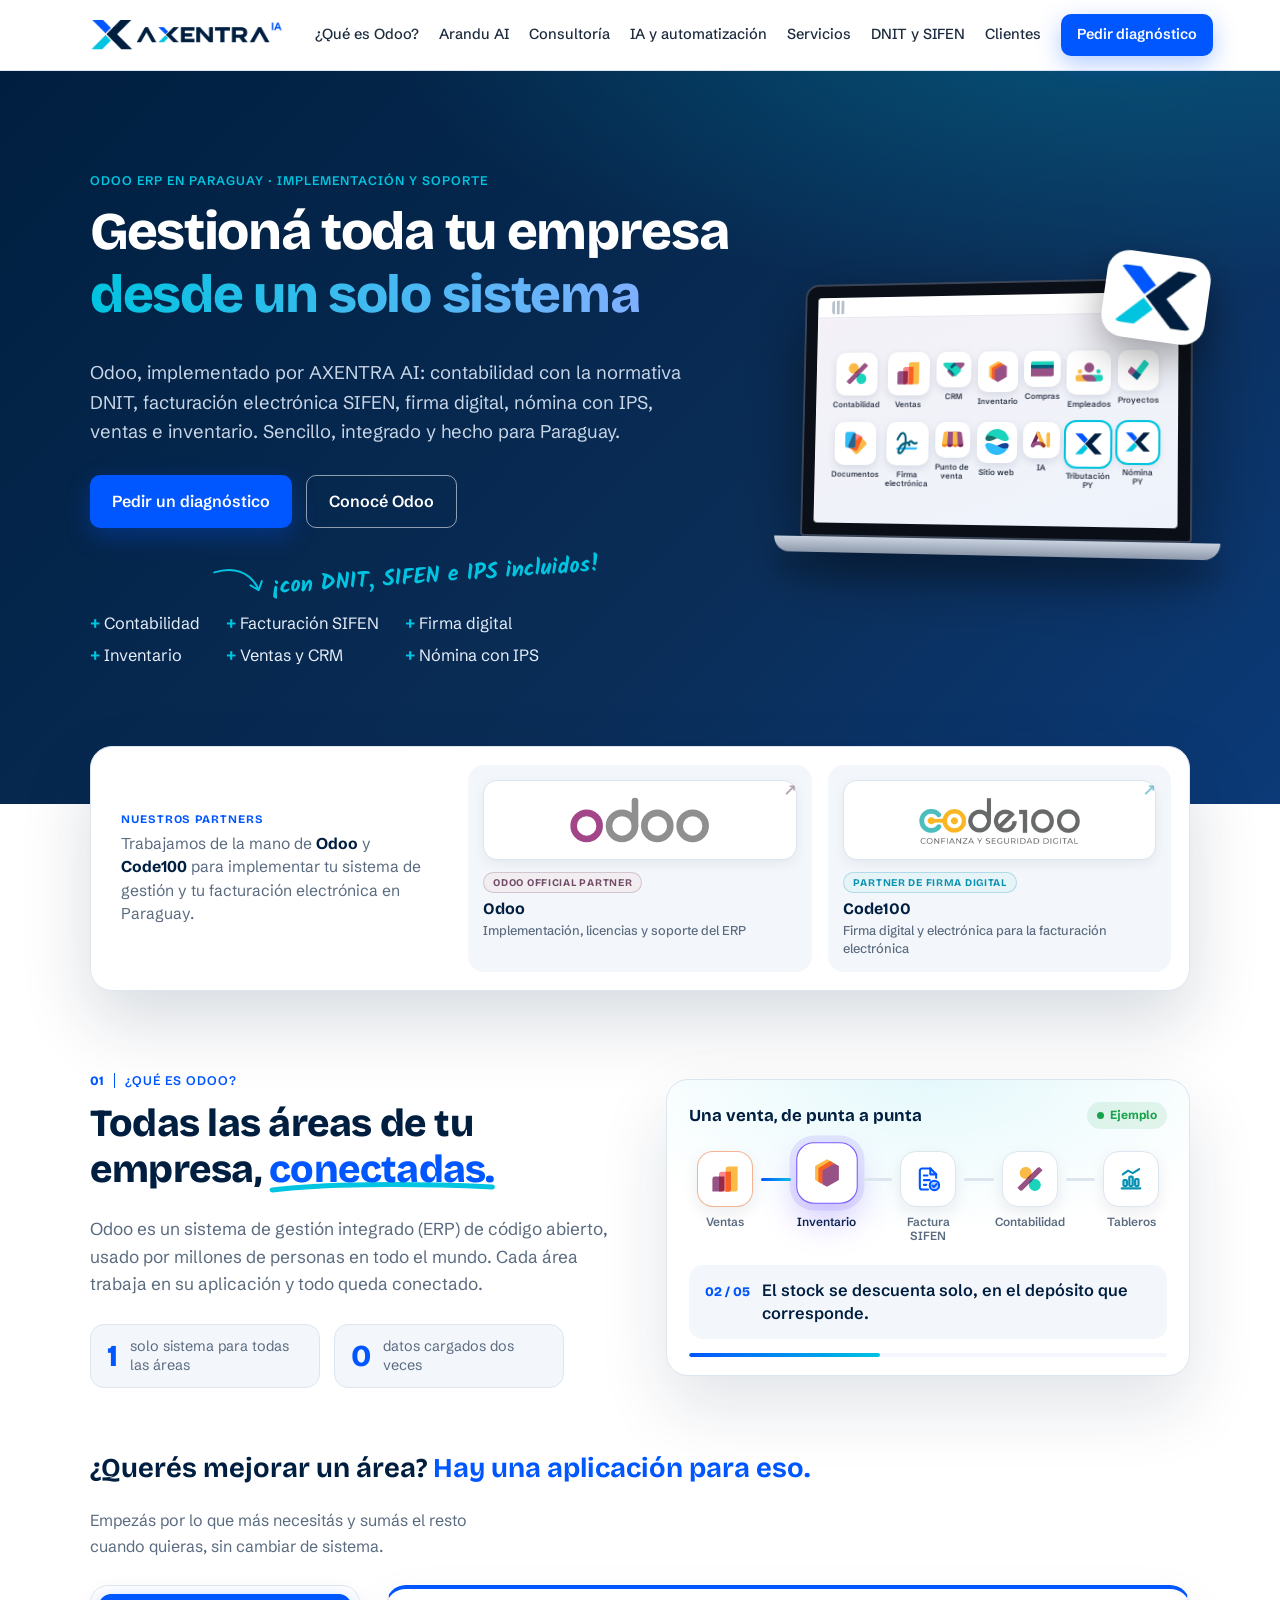
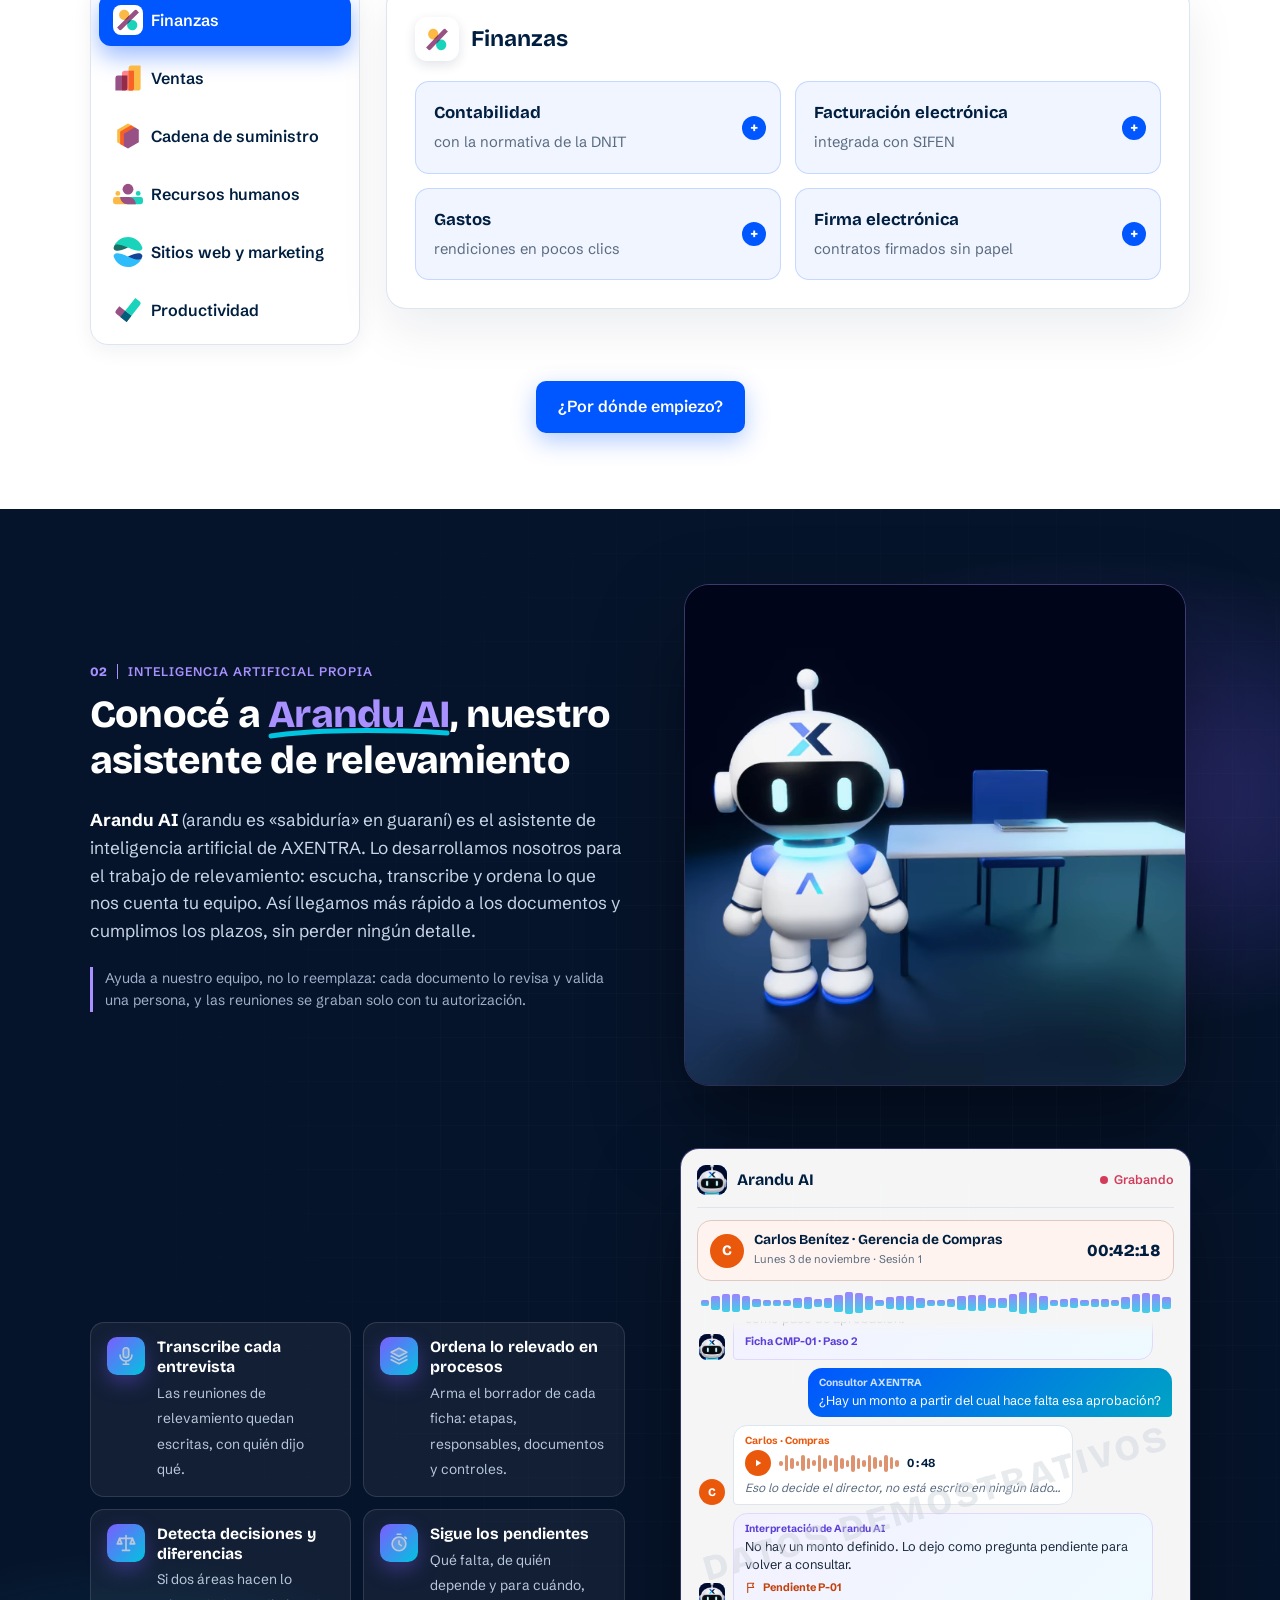
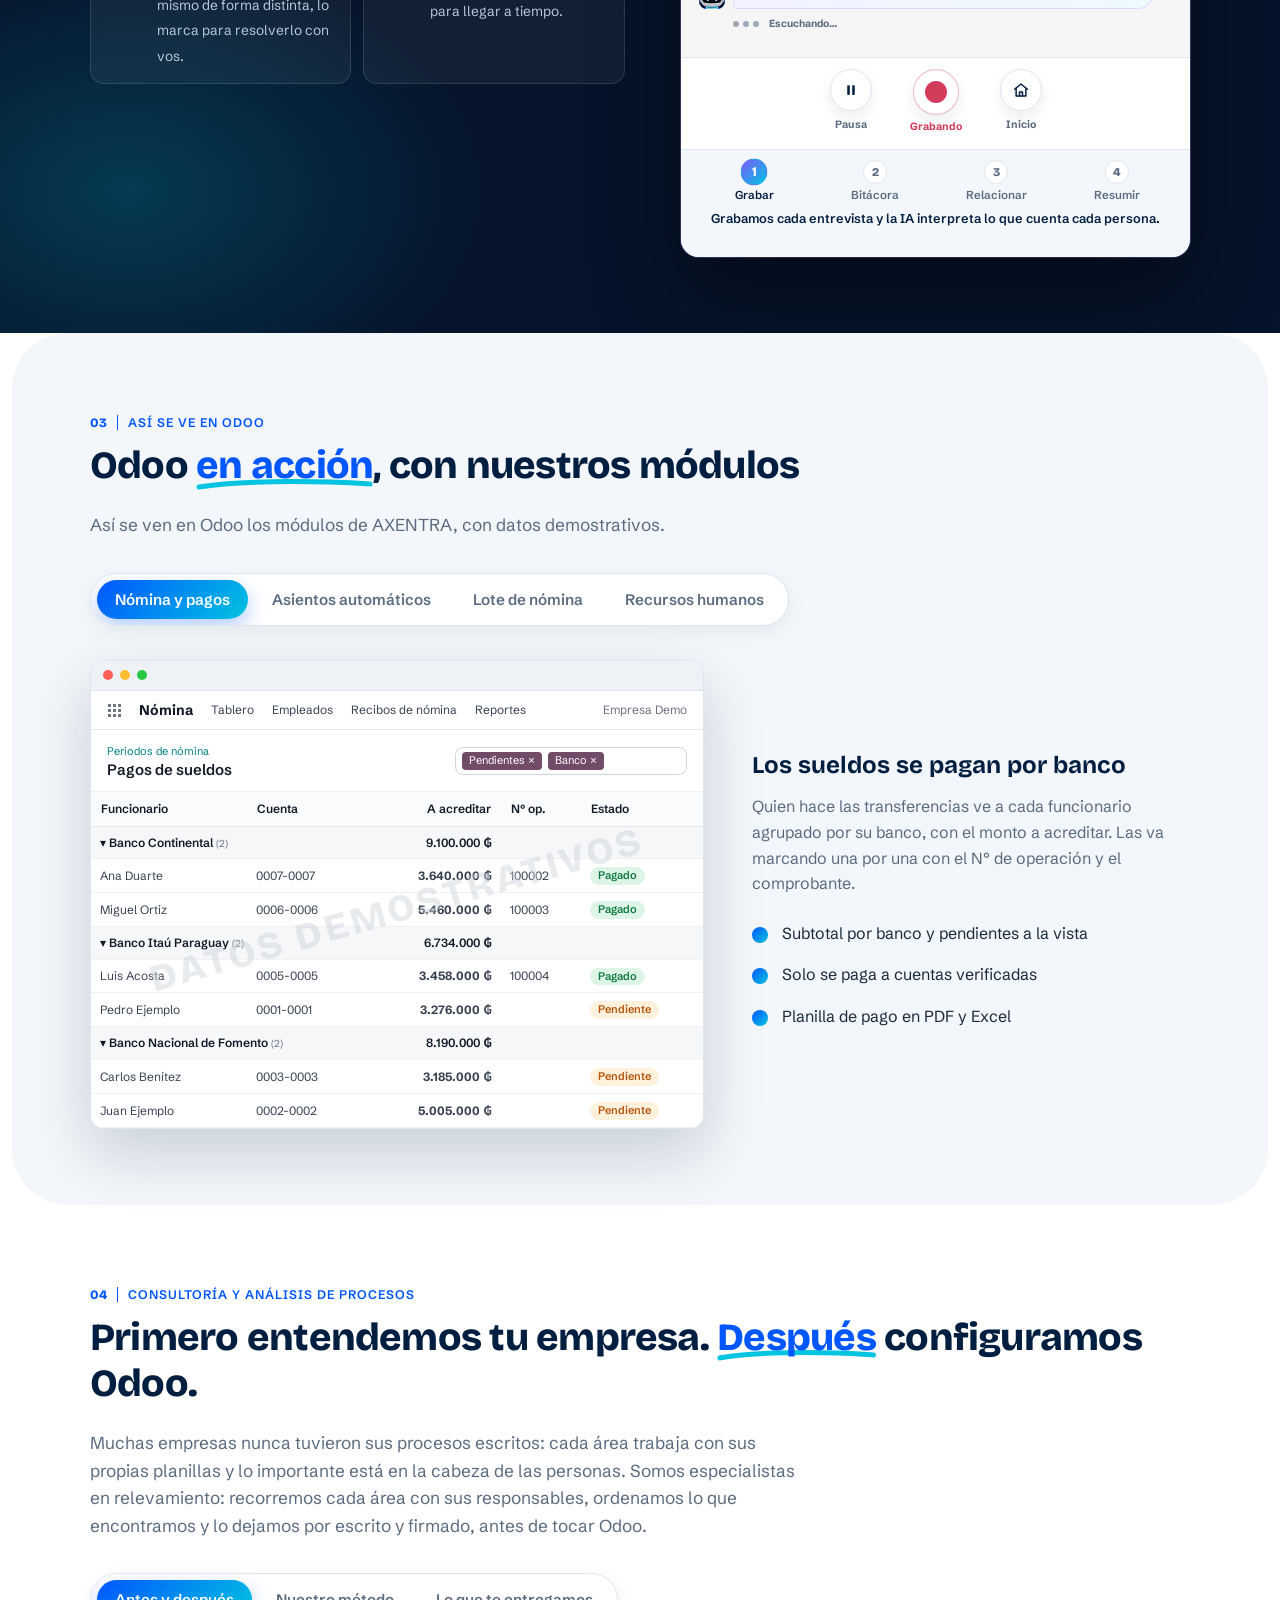
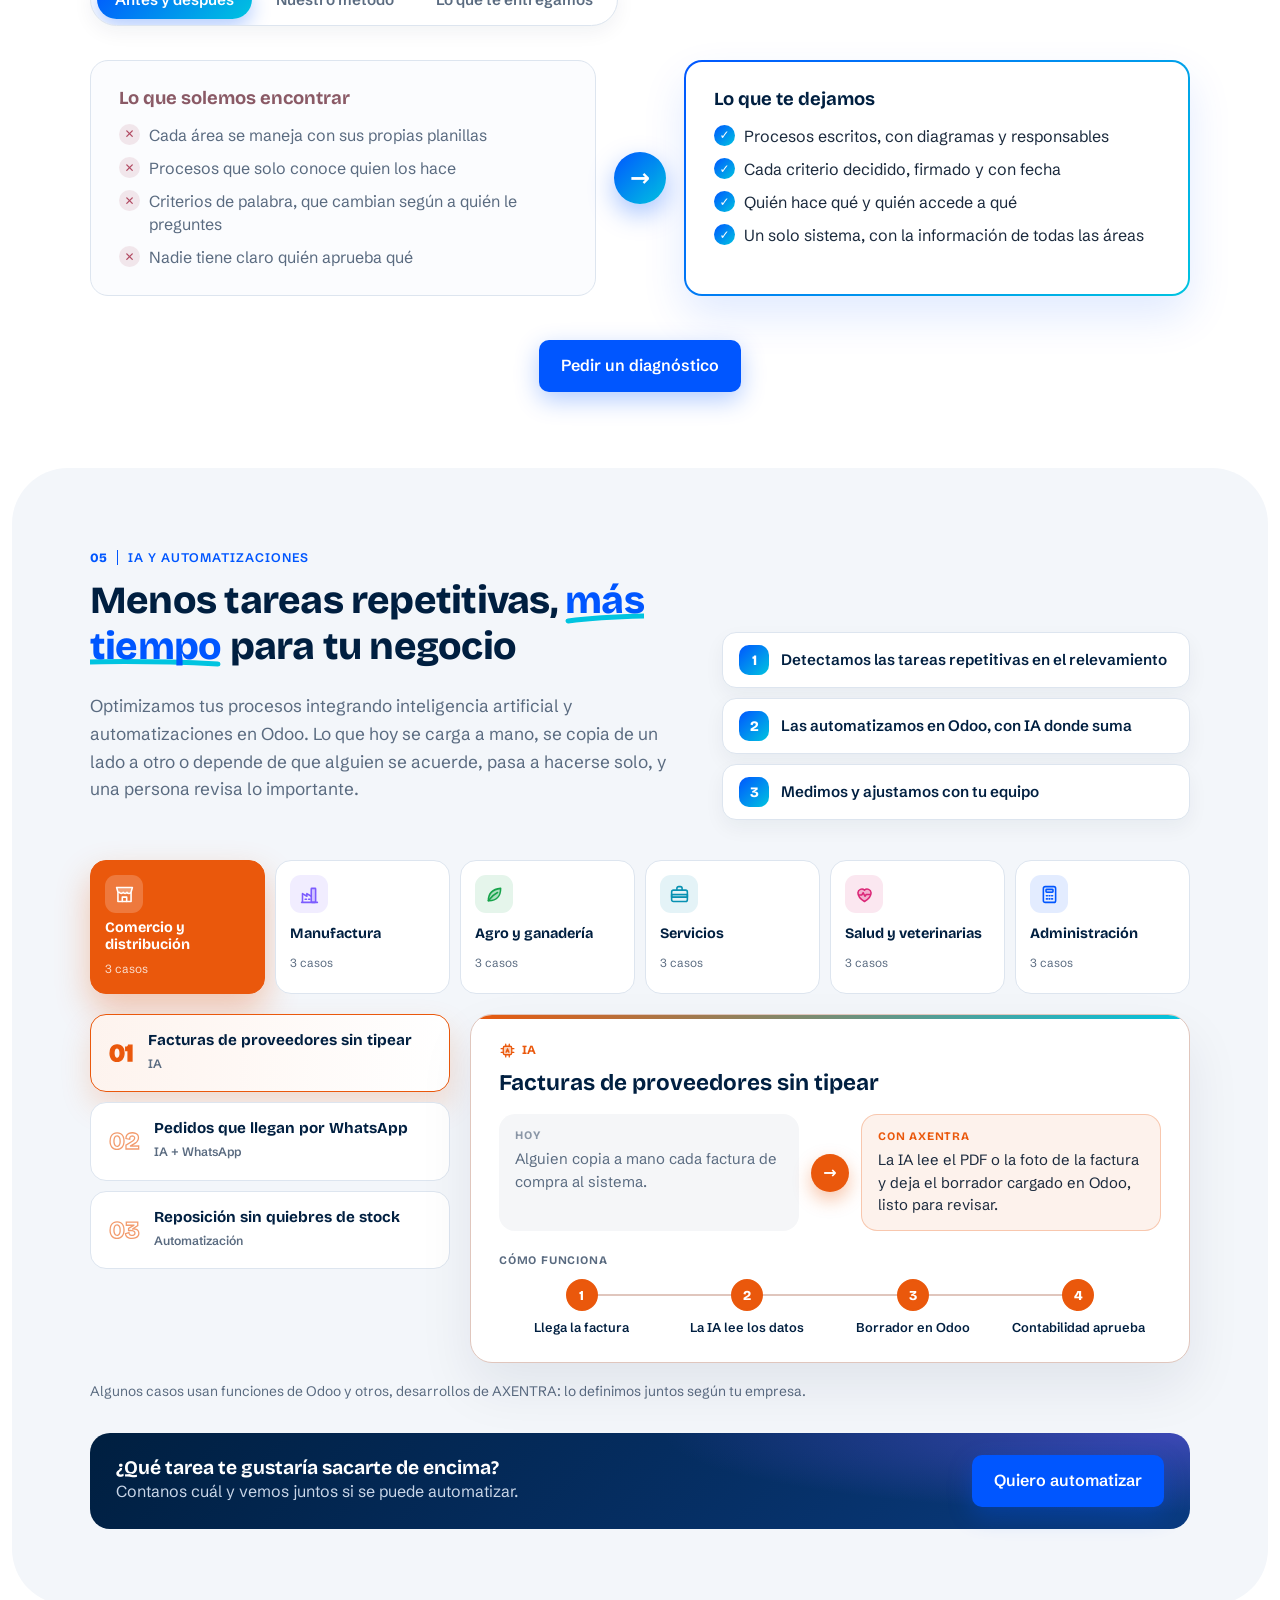
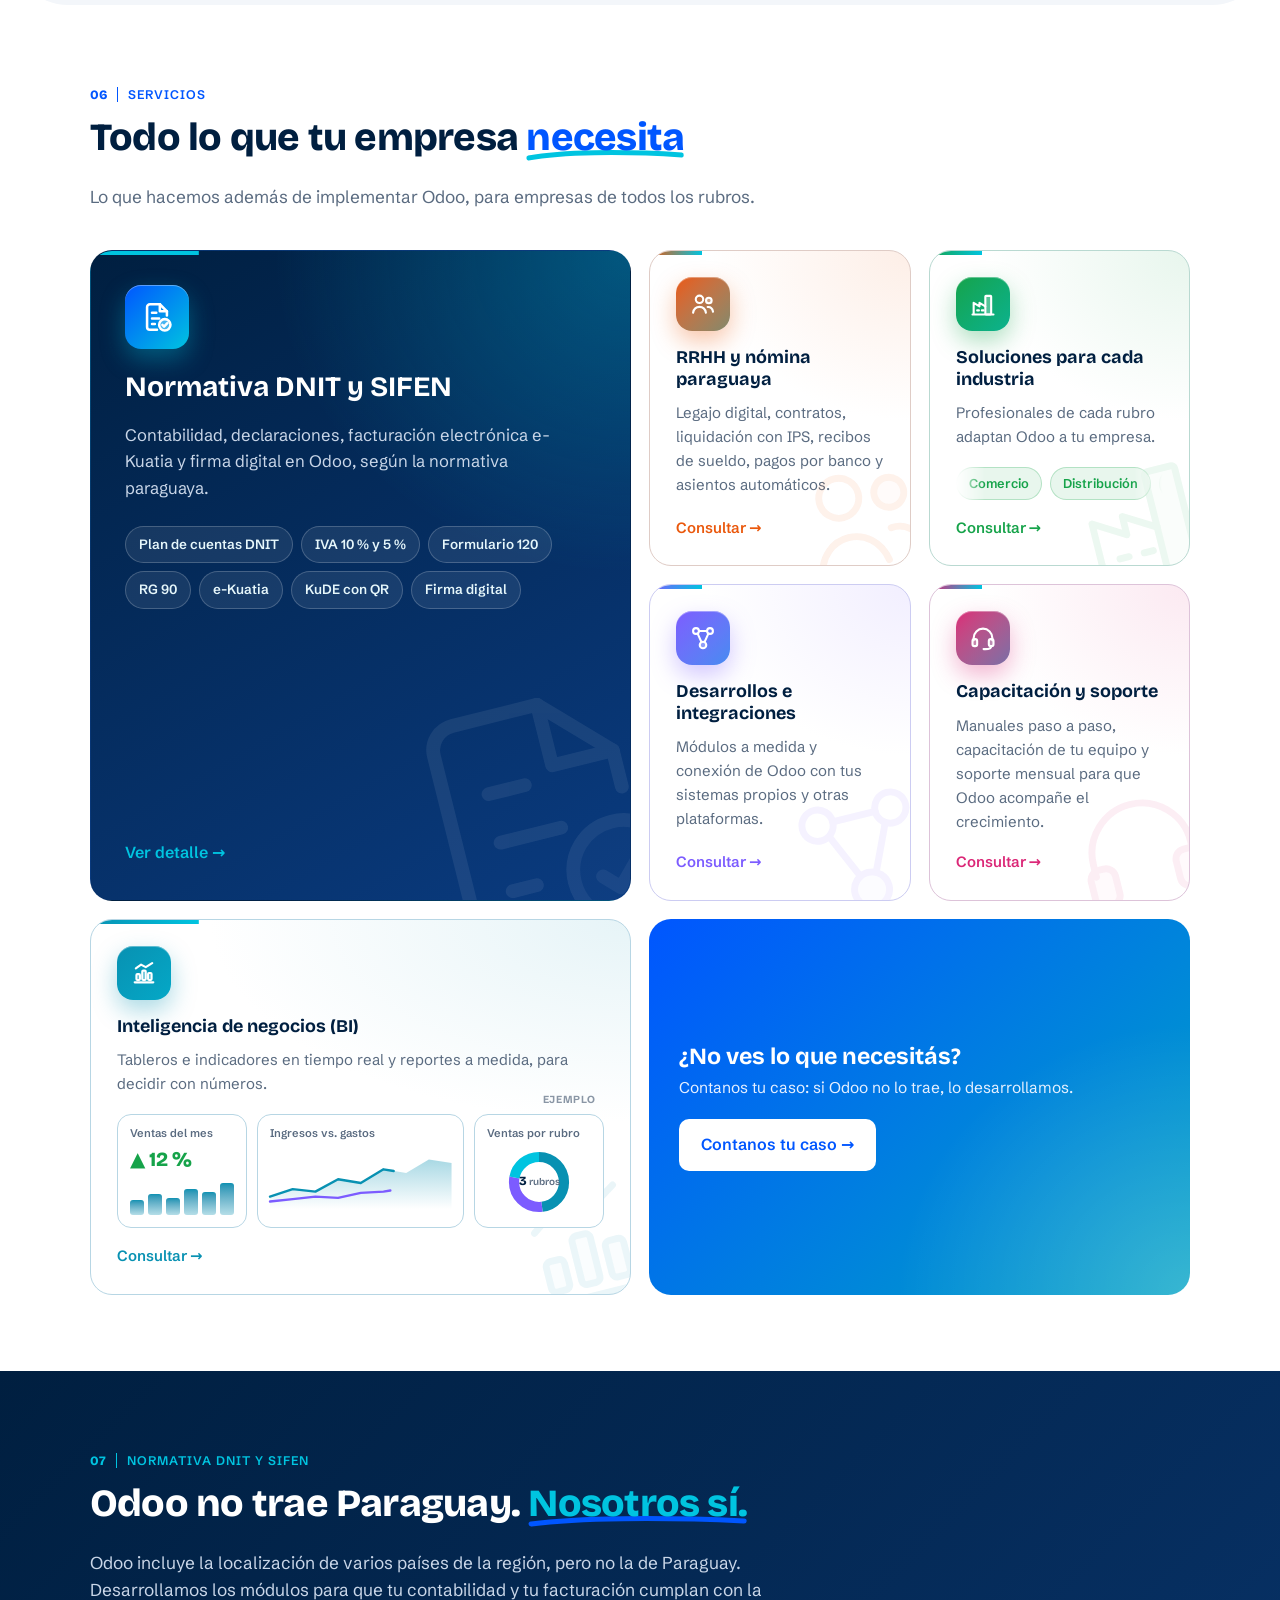
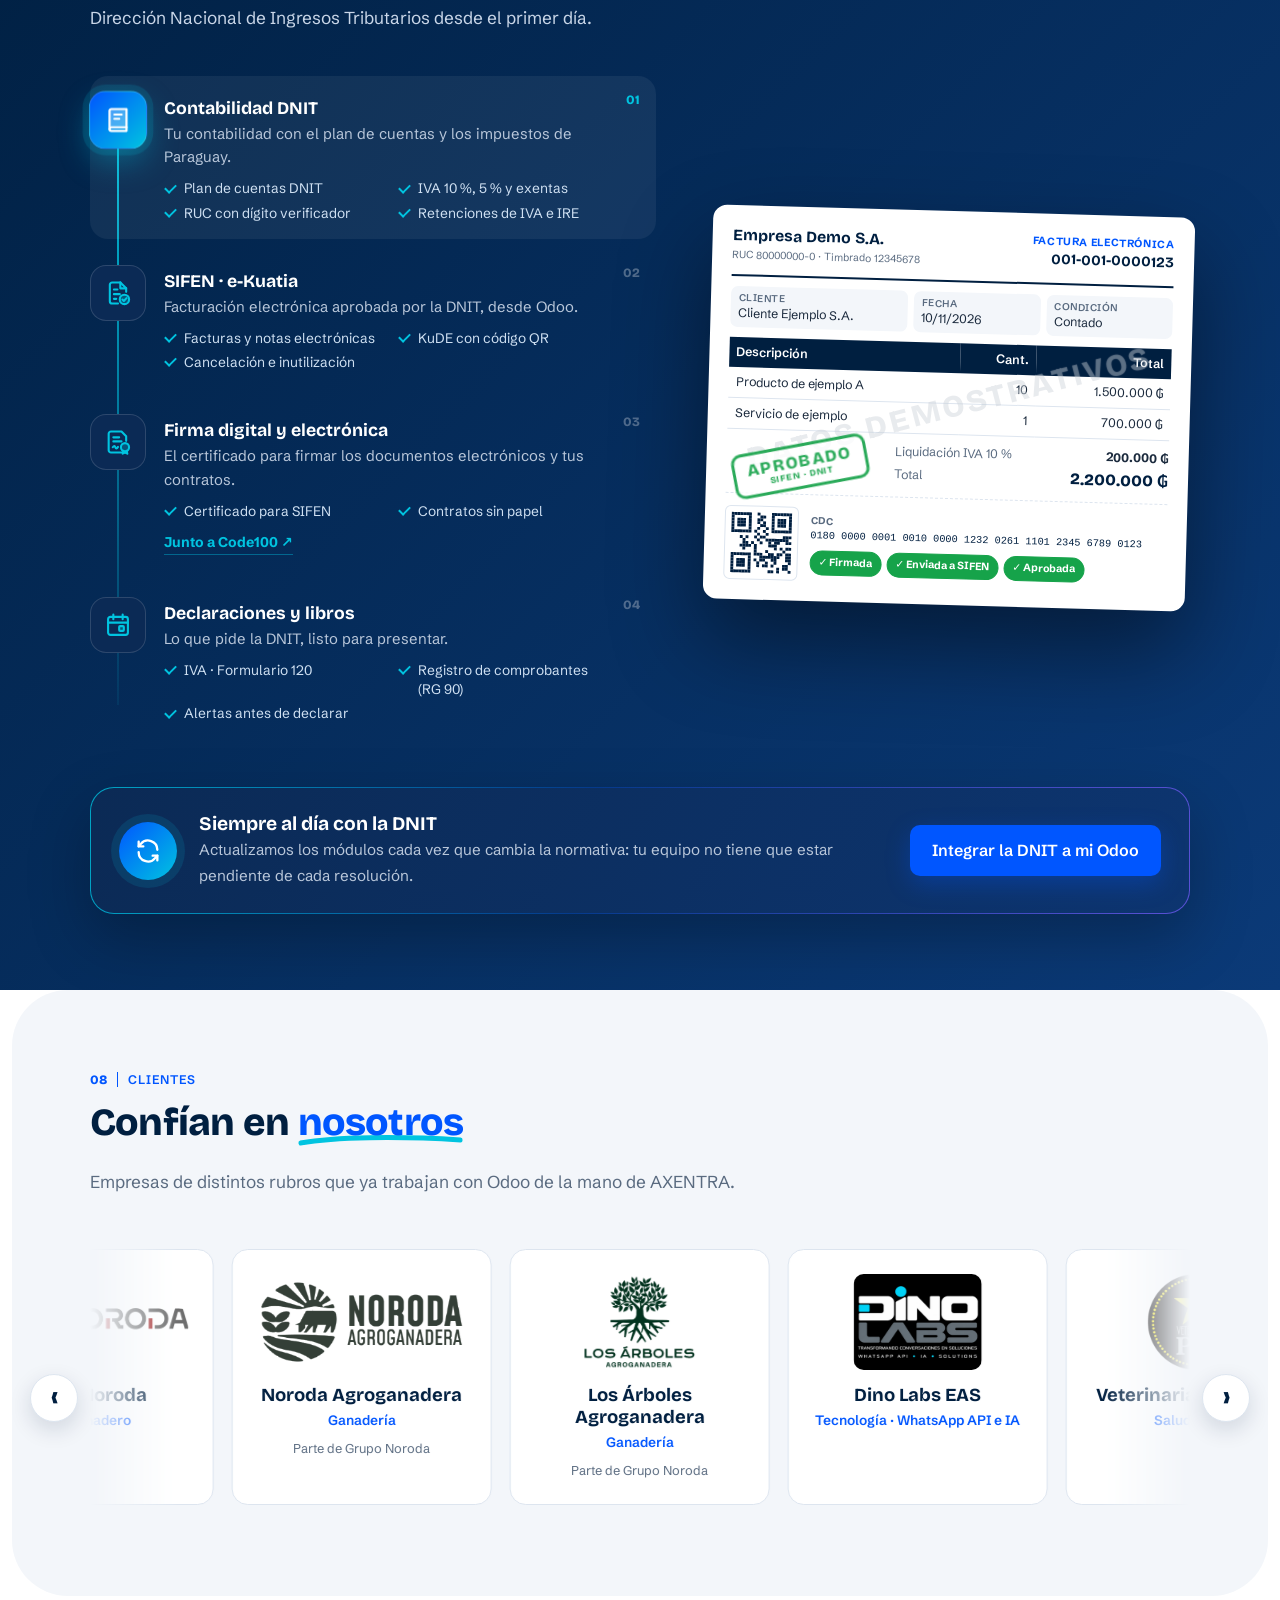
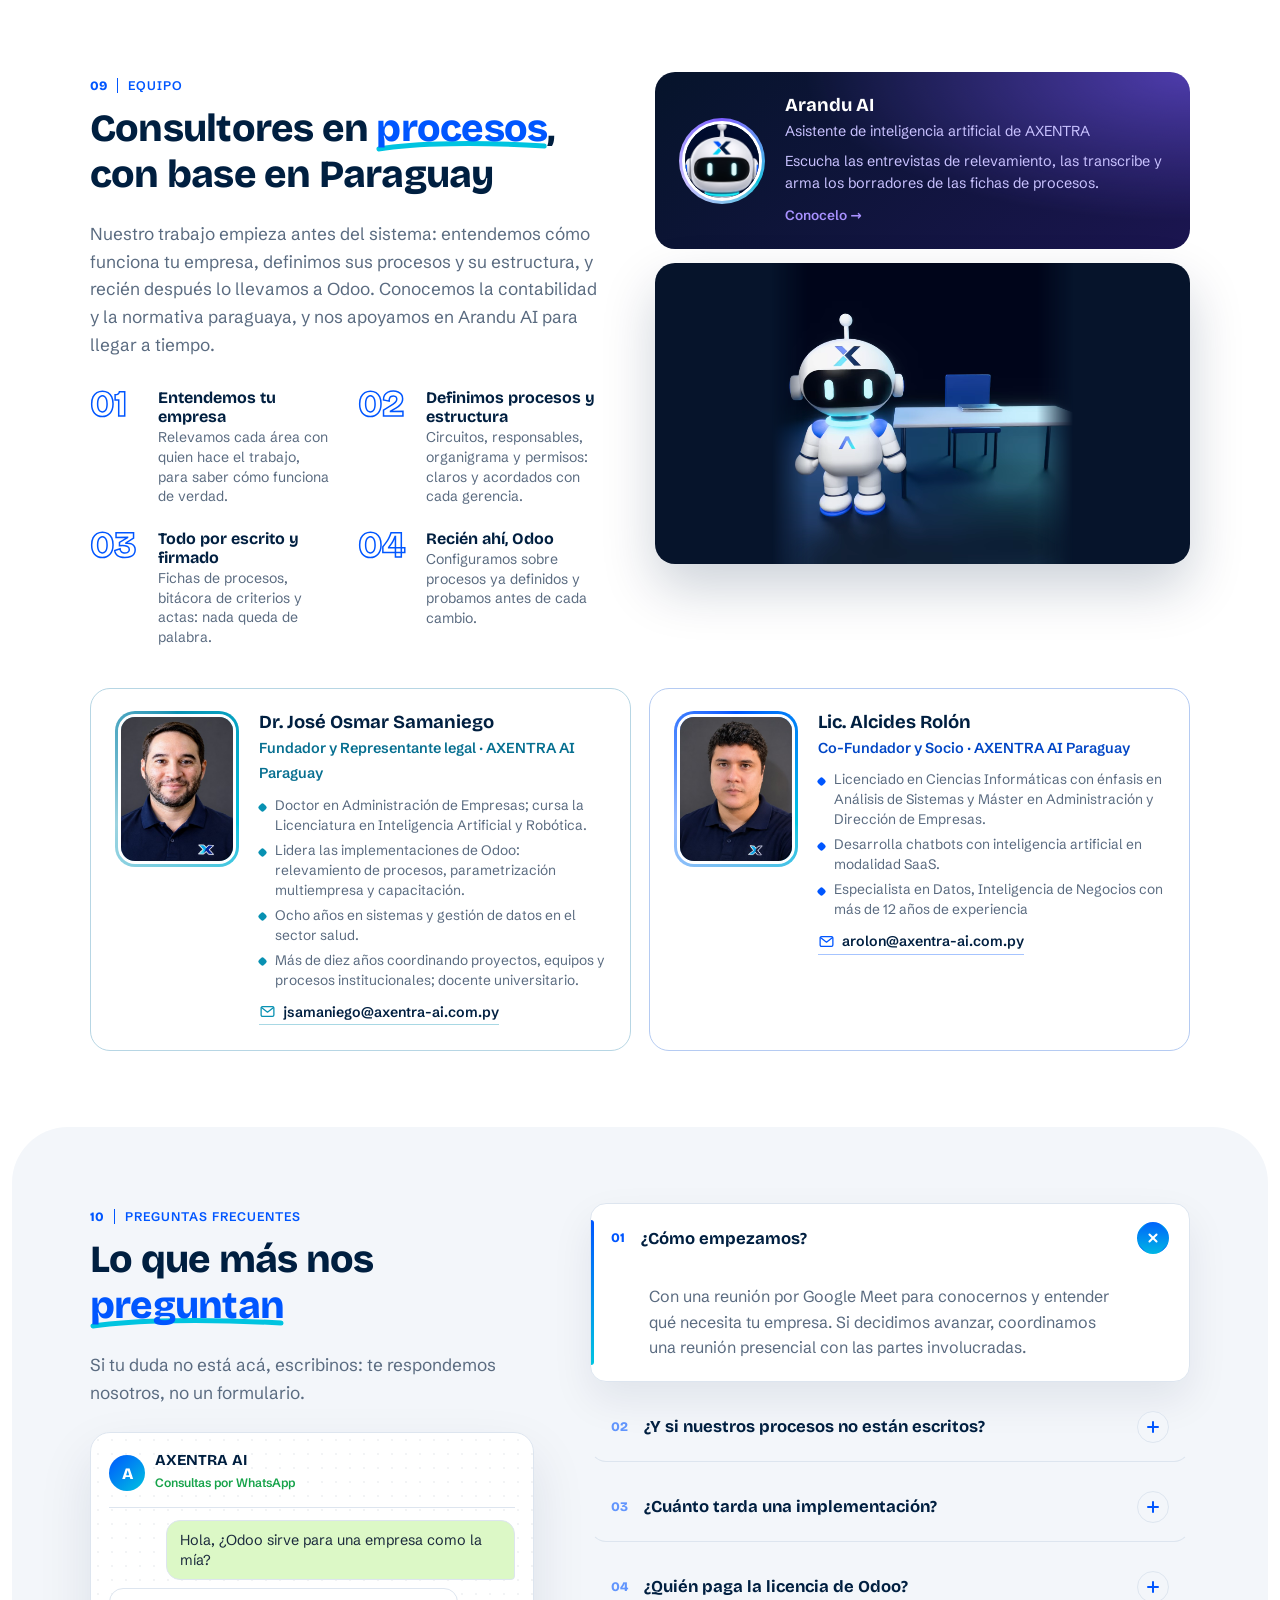
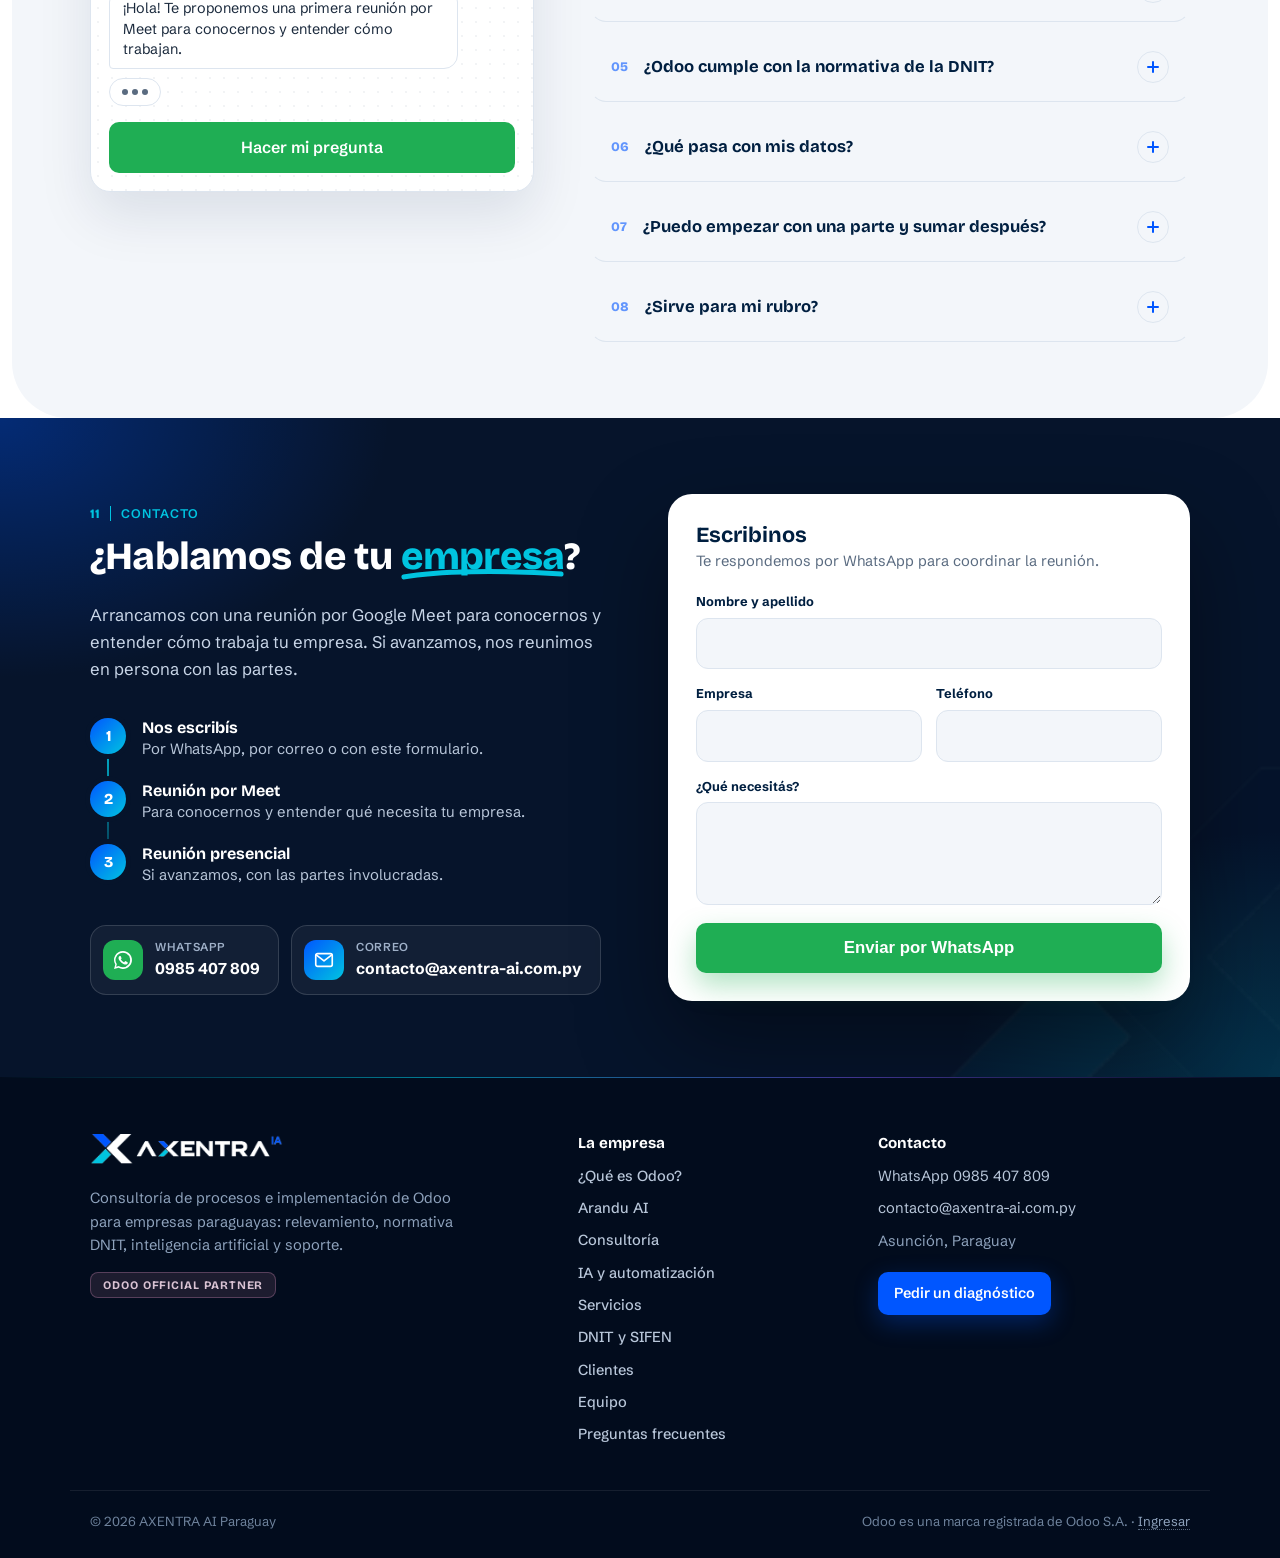
==== commit bd5cb2e0: "Página - Modificación - Menú y pie en el mismo orden que las secciones - El menú de arriba suma Aran" ====
--- a/index.html
+++ b/index.html
@@ -29,6 +29,7 @@
     <a href="#inicio" aria-label="AXENTRA AI"><img src="assets/axentra-logo.png" alt="AXENTRA AI"></a>
     <nav>
       <a href="#odoo">¿Qué es Odoo?</a>
+      <a href="#asistente">Arandu AI</a>
       <a href="#como-trabajamos">Consultoría</a>
       <a href="#automatizacion">IA y automatización</a>
       <a href="#servicios">Servicios</a>
@@ -308,7 +309,7 @@
     </div>
     <nav class="pie-col" aria-label="Secciones">
       <b>La empresa</b>
-      <a href="#odoo">¿Qué es Odoo?</a><a href="#como-trabajamos">Consultoría</a><a href="#automatizacion">IA y automatización</a><a href="#servicios">Servicios</a><a href="#normativa">DNIT y SIFEN</a><a href="#equipo">Equipo</a>
+      <a href="#odoo">¿Qué es Odoo?</a><a href="#asistente">Arandu AI</a><a href="#como-trabajamos">Consultoría</a><a href="#automatizacion">IA y automatización</a><a href="#servicios">Servicios</a><a href="#normativa">DNIT y SIFEN</a><a href="#clientes">Clientes</a><a href="#equipo">Equipo</a><a href="#preguntas">Preguntas frecuentes</a>
     </nav>
     <div class="pie-col">
       <b>Contacto</b>
--- a/css/01-base.css
+++ b/css/01-base.css
@@ -34,8 +34,10 @@
 nav a { color: var(--texto); text-decoration: none; font-weight: 500; font-size: .95rem; white-space: nowrap; }
 nav a:hover { color: var(--azul); }
 nav .boton { padding: 9px 16px; font-size: .9rem; }
-@media (max-width: 1100px) { nav { gap: 18px; } nav a { font-size: .9rem; } }
-@media (max-width: 980px) { nav a:not(.boton) { display: none; } }
+nav { margin-left: 32px; }
+@media (max-width: 1400px) { nav { gap: 20px; } nav a { font-size: .91rem; } }
+@media (max-width: 1240px) { nav { gap: 15px; margin-left: 20px; } nav a { font-size: .86rem; } nav .boton { padding: 8px 13px; } }
+@media (max-width: 1120px) { nav a:not(.boton) { display: none; } }
 
 /* Portada */
 .portada { background: radial-gradient(1200px 500px at 85% -10%, rgba(0,196,224,.28), transparent 60%), linear-gradient(135deg, var(--marino) 0%, var(--marino-2) 60%, #0b3a78 100%); color: #fff; overflow: hidden; position: relative; }
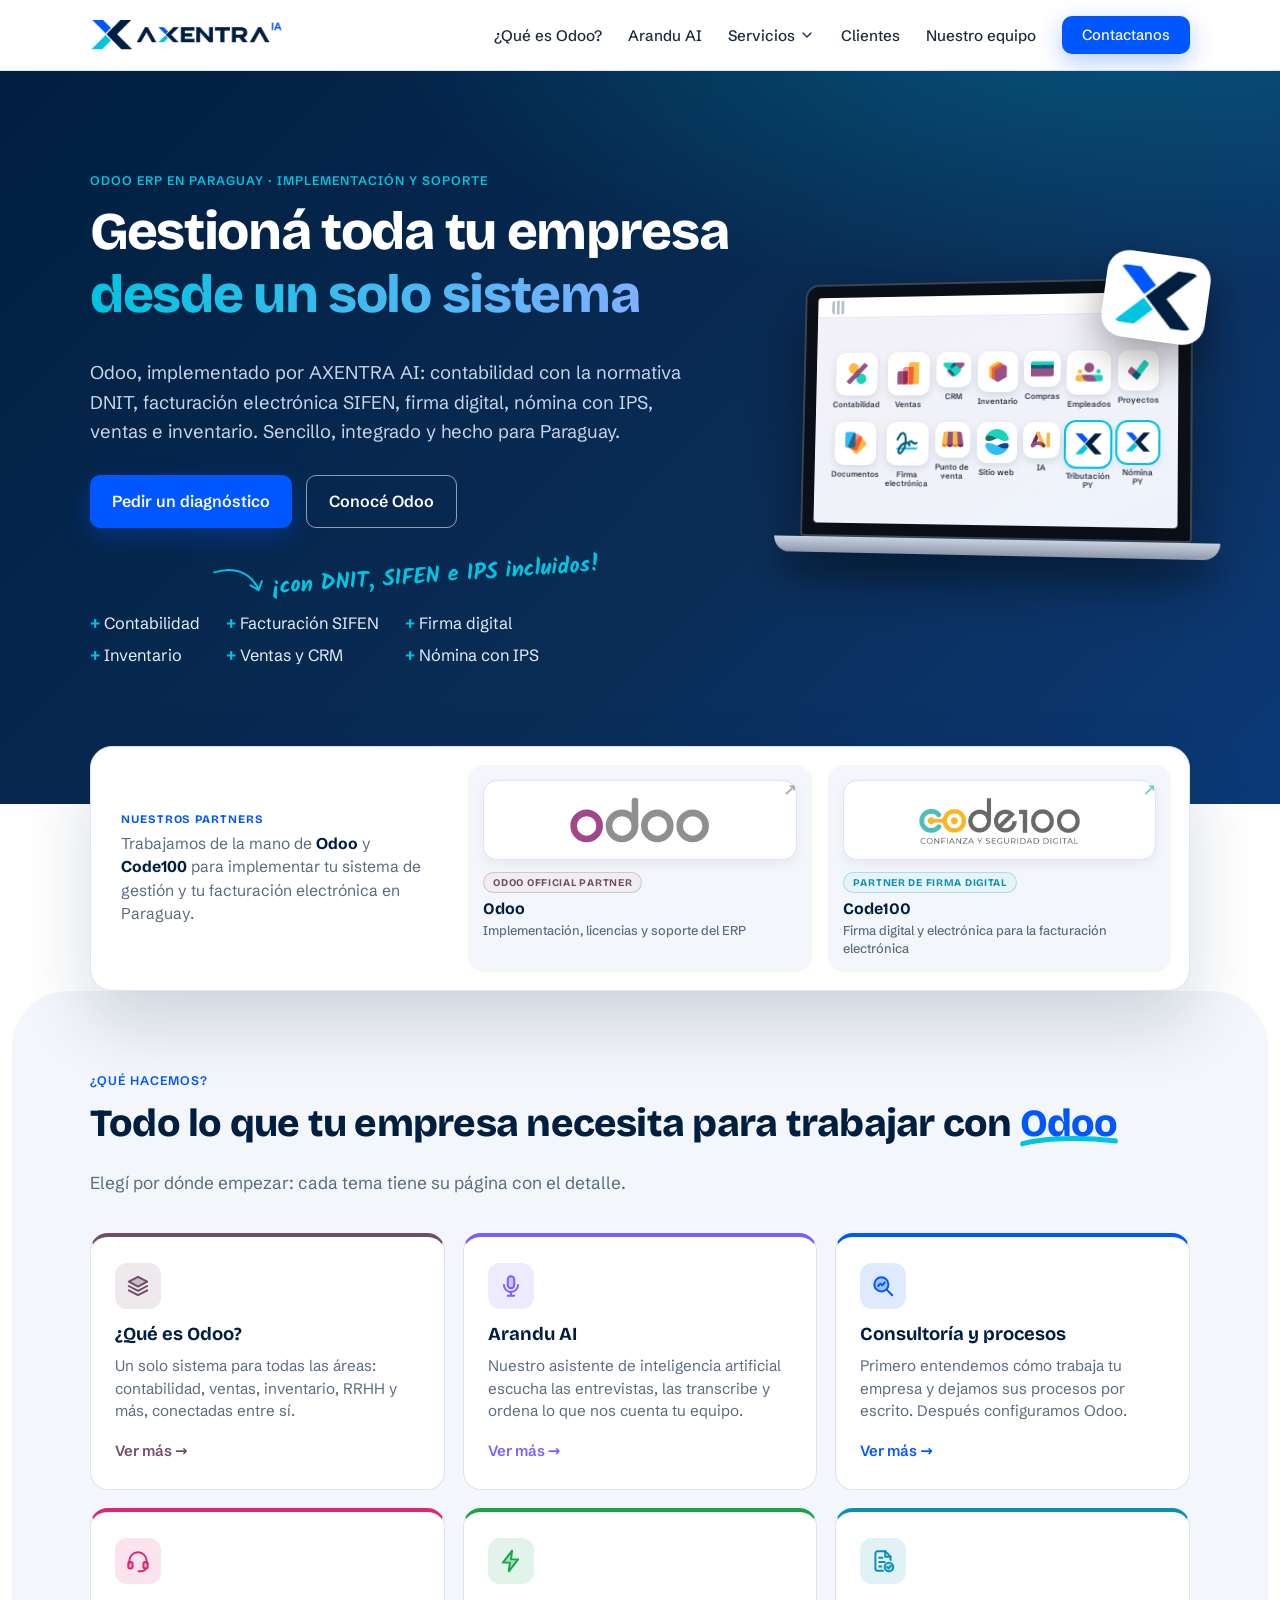
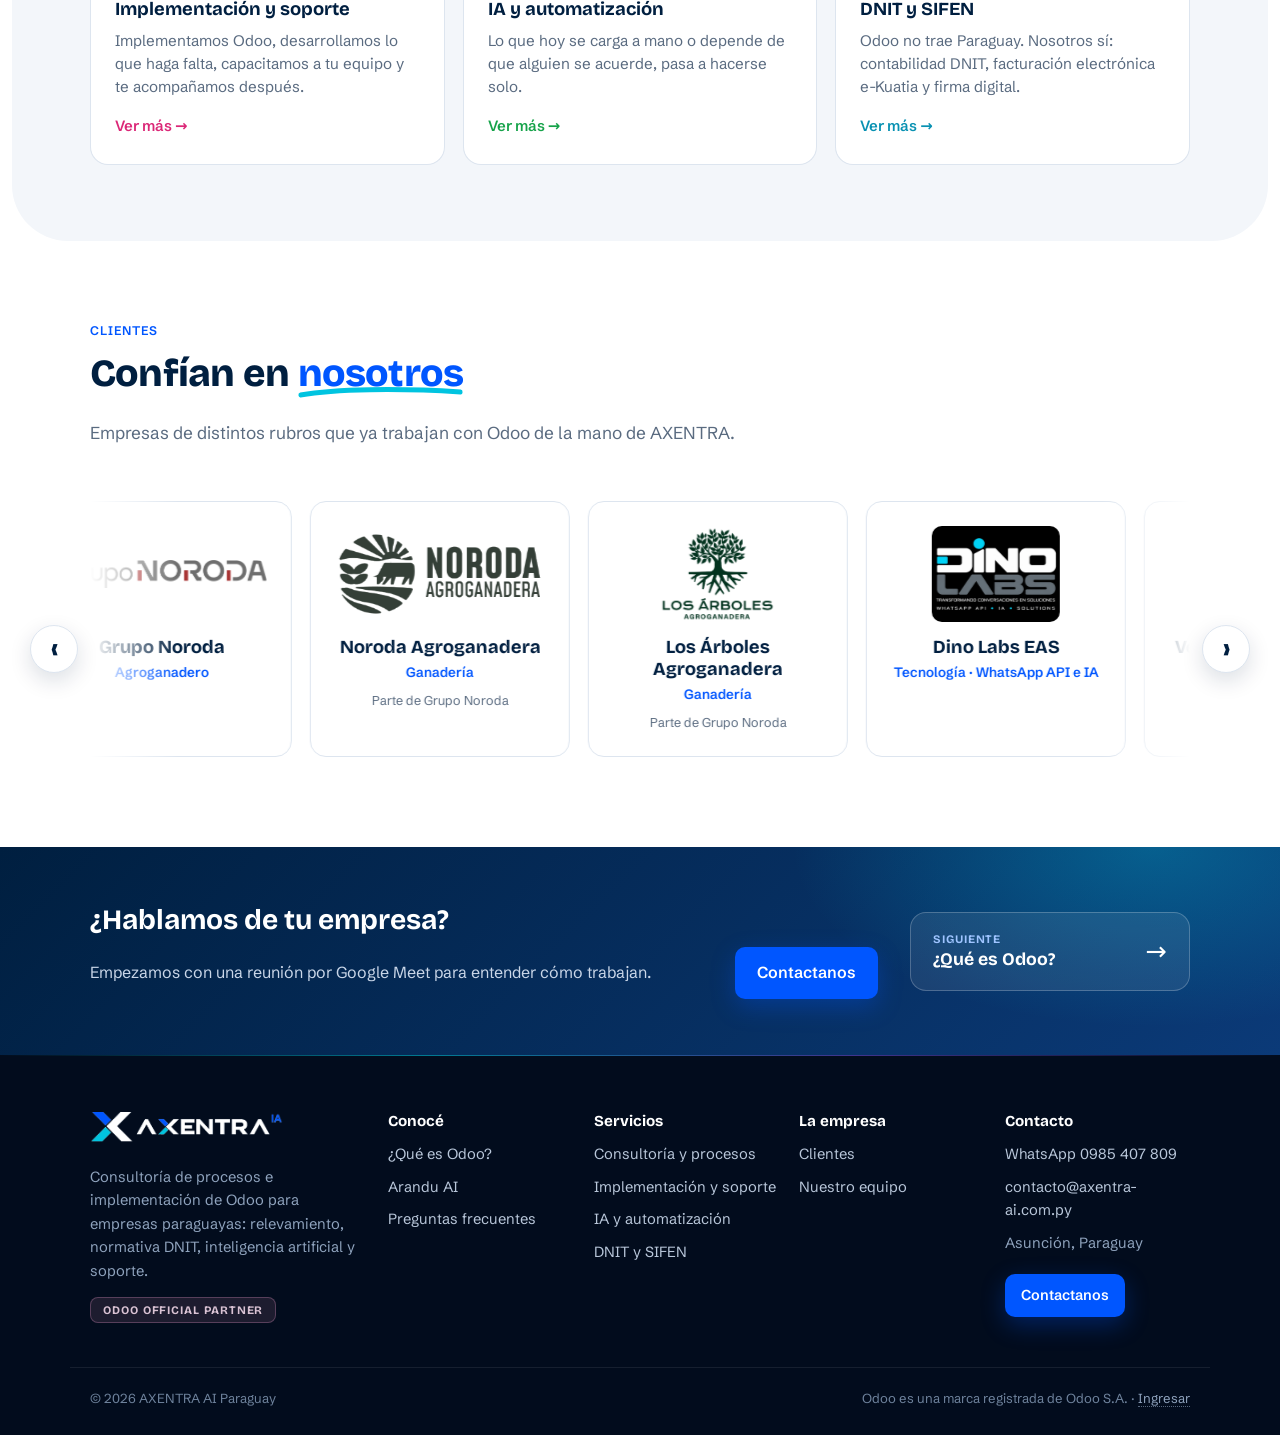
==== commit 2355043f: "Página - Modificación - Sitio en páginas separadas con menú y pie comunes La página única (14 pantal" ====
--- a/index.html
+++ b/index.html
@@ -5,6 +5,13 @@
 <meta name="viewport" content="width=device-width, initial-scale=1">
 <title>AXENTRA AI · Implementación de Odoo en Paraguay</title>
 <meta name="description" content="AXENTRA AI implementa Odoo en empresas paraguayas de todos los rubros: diagnóstico, normativa DNIT, facturación electrónica SIFEN, nómina con IPS, inteligencia de negocios y soporte.">
+<meta property="og:type" content="website">
+<meta property="og:site_name" content="AXENTRA AI">
+<meta property="og:locale" content="es_PY">
+<meta property="og:title" content="AXENTRA AI · Implementación de Odoo en Paraguay">
+<meta property="og:description" content="AXENTRA AI implementa Odoo en empresas paraguayas de todos los rubros: diagnóstico, normativa DNIT, facturación electrónica SIFEN, nómina con IPS, inteligencia de negocios y soporte.">
+<meta property="og:url" content="https://www.axentra-ai.com.py/">
+<meta property="og:image" content="https://www.axentra-ai.com.py/assets/arandu/arandu-ai-poster.jpg">
 <link rel="icon" href="assets/axentra-x.png">
 <link rel="stylesheet" href="css/01-base.css">
 <link rel="stylesheet" href="css/02-efectos.css">
@@ -21,25 +28,15 @@
 <link rel="stylesheet" href="css/13-partners.css">
 <link rel="stylesheet" href="css/14-equipo-arandu-video.css">
 <link rel="stylesheet" href="css/15-pasos-contacto-pie-base.css">
+<link rel="stylesheet" href="css/16-marco-paginas.css">
+<script>/* enlaces viejos de la página única (ej. /#contacto) llevan a su página nueva */
+(function () { var m = { odoo: 'odoo.html', 'en-accion': 'odoo.html#en-accion', asistente: 'arandu-ai.html', caminos: 'consultoria.html', 'como-trabajamos': 'consultoria.html',
+  automatizacion: 'automatizacion.html', servicios: 'implementacion.html', normativa: 'dnit-sifen.html', clientes: 'clientes.html', equipo: 'equipo.html',
+  preguntas: 'contacto.html#preguntas', contacto: 'contacto.html' }; var h = location.hash.slice(1); if (m[h]) { location.replace(m[h]); } })();</script>
 </head>
-<body>
+<body data-pagina="inicio">
 
-<header>
-  <div class="contenedor">
-    <a href="#inicio" aria-label="AXENTRA AI"><img src="assets/axentra-logo.png" alt="AXENTRA AI"></a>
-    <nav>
-      <a href="#odoo">¿Qué es Odoo?</a>
-      <a href="#asistente">Arandu AI</a>
-      <a href="#como-trabajamos">Consultoría</a>
-      <a href="#automatizacion">IA y automatización</a>
-      <a href="#servicios">Servicios</a>
-      <a href="#normativa">DNIT y SIFEN</a>
-      <a href="#clientes">Clientes</a>
-      <a href="#contacto" class="boton primario">Pedir diagnóstico</a>
-    </nav>
-  </div>
-</header>
-
+<main id="contenido">
 <section class="portada" id="inicio">
   <div class="contenedor">
     <div>
@@ -47,8 +44,8 @@
       <h1>Gestioná toda tu empresa <span>desde un solo sistema</span></h1>
       <p>Odoo, implementado por AXENTRA AI: contabilidad con la normativa DNIT, facturación electrónica SIFEN, firma digital, nómina con IPS, ventas e inventario. Sencillo, integrado y hecho para Paraguay.</p>
       <div class="acciones">
-        <a href="#contacto" class="boton primario">Pedir un diagnóstico</a>
-        <a href="#odoo" class="boton secundario">Conocé Odoo</a>
+        <a href="contacto.html?motivo=diagnostico" class="boton primario">Pedir un diagnóstico</a>
+        <a href="odoo.html" class="boton secundario">Conocé Odoo</a>
       </div>
       <div class="nota-mano">
         <svg viewBox="0 0 80 60" aria-hidden="true"><path d="M70 6 C 40 4, 18 18, 12 46" fill="none" stroke="currentColor" stroke-width="3" stroke-linecap="round"/><path d="M4 36 L12 48 L22 38" fill="none" stroke="currentColor" stroke-width="3" stroke-linecap="round" stroke-linejoin="round"/></svg>
@@ -92,134 +89,16 @@
   </div>
 </section>
 
-<section class="seccion" id="odoo">
+<section class="seccion gris" id="que-hacemos-seccion">
   <div class="contenedor">
-    <div class="odoo-cabeza">
-      <div>
-        <span class="etiqueta con-numero">¿Qué es Odoo?</span>
-        <h2>Todas las áreas de tu empresa, <em>conectadas.</em></h2>
-        <p class="intro">Odoo es un sistema de gestión integrado (ERP) de código abierto, usado por millones de personas en todo el mundo. Cada área trabaja en su aplicación y todo queda conectado.</p>
-        <div class="odoo-datos">
-          <span><b>1</b>solo sistema para todas las áreas</span>
-          <span><b>0</b>datos cargados dos veces</span>
-        </div>
-      </div>
-      <div class="flujo-odoo" id="flujo-odoo" aria-label="Recorrido de una venta en Odoo"></div>
-    </div>
-    <div class="frase-areas"><h3>¿Querés mejorar un área? <em>Hay una aplicación para eso.</em></h3><p>Empezás por lo que más necesitás y sumás el resto cuando quieras, sin cambiar de sistema.</p></div>
-    <div class="areas" id="lista-areas"></div>
-    <div class="centrado"><a href="#como-trabajamos" class="boton primario">¿Por dónde empiezo?</a></div>
+    <span class="etiqueta">¿Qué hacemos?</span>
+    <h2 id="qh-titulo"></h2>
+    <p class="intro" id="qh-texto"></p>
+    <div class="que-hacemos" id="que-hacemos"></div>
   </div>
 </section>
 
-<section class="seccion asistente" id="asistente">
-  <div class="contenedor">
-    <div class="asistente-grilla asistente-presentacion">
-      <div>
-        <span class="etiqueta">Inteligencia artificial propia</span>
-        <h2 id="asistente-titulo"></h2>
-        <p class="intro" id="asistente-texto"></p>
-        <p class="asistente-nota" id="asistente-nota"></p>
-      </div>
-      <div class="asistente-video" id="asistente-video"></div>
-    </div>
-    <div class="asistente-grilla asistente-detalle">
-      <div class="capacidades grilla deslizable" id="asistente-capacidades"></div>
-      <div class="marca-agua-cont ia-panel" id="asistente-demo"></div>
-    </div>
-  </div>
-</section>
-
-<section class="seccion gris" id="en-accion">
-  <div class="contenedor">
-    <span class="etiqueta">Así se ve en Odoo</span>
-    <h2>Odoo <em>en acción</em>, con nuestros módulos</h2>
-    <p class="intro">Así se ven en Odoo los módulos de AXENTRA, con datos demostrativos.</p>
-    <div id="lista-pantallas"></div>
-  </div>
-</section>
-
-<section class="seccion" id="como-trabajamos">
-  <div class="contenedor">
-    <span class="etiqueta">Consultoría y análisis de procesos</span>
-    <h2>Primero entendemos tu empresa. <em>Después</em> configuramos Odoo.</h2>
-    <p class="intro">Muchas empresas nunca tuvieron sus procesos escritos: cada área trabaja con sus propias planillas y lo importante está en la cabeza de las personas. Somos especialistas en relevamiento: recorremos cada área con sus responsables, ordenamos lo que encontramos y lo dejamos por escrito y firmado, antes de tocar Odoo.</p>
-    <div class="pestanas" id="pestanas-metodo">
-      <div class="pestanas-lista" role="tablist" aria-label="Consultoría">
-        <button type="button" class="pestana" role="tab" id="tab-antes" aria-controls="panel-antes">Antes y después</button>
-        <button type="button" class="pestana" role="tab" id="tab-metodo" aria-controls="panel-metodo">Nuestro método</button>
-        <button type="button" class="pestana" role="tab" id="tab-entregables" aria-controls="panel-entregables">Lo que te entregamos</button>
-      </div>
-      <div class="pestana-panel" role="tabpanel" id="panel-antes" aria-labelledby="tab-antes"><div class="antes-despues" id="antes-despues"></div></div>
-      <div class="pestana-panel" role="tabpanel" id="panel-metodo" aria-labelledby="tab-metodo"><div class="pasos" id="lista-pasos"></div></div>
-      <div class="pestana-panel" role="tabpanel" id="panel-entregables" aria-labelledby="tab-entregables">
-    <div class="metodo-doc">
-      <div class="ejemplos" id="ejemplos" aria-roledescription="carrusel" aria-label="Ejemplos de entregables">
-        <div class="ej-marco"><div class="ej-pista" id="ej-pista"></div></div>
-        <div class="ej-controles">
-          <button type="button" class="ej-btn" id="ej-ant" aria-label="Ejemplo anterior"><svg viewBox="0 0 24 24" aria-hidden="true"><path d="M15 5l-7 7 7 7"/></svg></button>
-          <div class="ej-info"><b id="ej-nombre"></b><span id="ej-desc"></span><div class="ej-puntos" id="ej-puntos"></div></div>
-          <button type="button" class="ej-btn" id="ej-sig" aria-label="Ejemplo siguiente"><svg viewBox="0 0 24 24" aria-hidden="true"><path d="M9 5l7 7-7 7"/></svg></button>
-        </div>
-      </div>
-      <div>
-        <h3 class="subtitulo">Lo que te entregamos por escrito</h3>
-        <div class="entregables" id="lista-entregables"></div>
-      </div>
-    </div>
-      </div>
-    </div>
-    <div class="centrado"><a href="#contacto" class="boton primario">Pedir un diagnóstico</a></div>
-  </div>
-</section>
-
-<section class="seccion gris" id="automatizacion">
-  <div class="contenedor">
-    <div class="auto-cabeza">
-      <div>
-        <span class="etiqueta con-numero">IA y automatizaciones</span>
-        <h2>Menos tareas repetitivas, <em>más tiempo</em> para tu negocio</h2>
-        <p class="intro">Optimizamos tus procesos integrando inteligencia artificial y automatizaciones en Odoo. Lo que hoy se carga a mano, se copia de un lado a otro o depende de que alguien se acuerde, pasa a hacerse solo, y una persona revisa lo importante.</p>
-      </div>
-      <ol class="auto-pasos" id="auto-pasos"></ol>
-    </div>
-    <div class="auto-visor" id="auto-pestanas"></div>
-    <p class="auto-nota" id="auto-nota"></p>
-    <div class="auto-cierre">
-      <div><b>¿Qué tarea te gustaría sacarte de encima?</b><span>Contanos cuál y vemos juntos si se puede automatizar.</span></div>
-      <a href="#contacto" class="boton primario">Quiero automatizar</a>
-    </div>
-  </div>
-</section>
-
-<section class="seccion" id="servicios">
-  <div class="contenedor">
-    <span class="etiqueta">Servicios</span>
-    <h2>Todo lo que tu empresa <em>necesita</em></h2>
-    <p class="intro">Lo que hacemos además de implementar Odoo, para empresas de todos los rubros.</p>
-    <div class="grilla servicios deslizable" id="lista-servicios"></div>
-    <p class="deslizar-aviso">Deslizá para ver más →</p>
-  </div>
-</section>
-
-<section class="seccion normativa" id="normativa">
-  <div class="contenedor">
-    <span class="etiqueta">Normativa DNIT y SIFEN</span>
-    <h2>Odoo no trae Paraguay. <em>Nosotros sí.</em></h2>
-    <p class="intro">Odoo incluye la localización de varios países de la región, pero no la de Paraguay. Desarrollamos los módulos para que tu contabilidad y tu facturación cumplan con la Dirección Nacional de Ingresos Tributarios desde el primer día.</p>
-    <div class="dnit-grilla">
-      <ol class="dnit-pasos" id="dnit-pasos"></ol>
-      <div class="kude-cont"><div class="marca-agua-cont kude" id="dnit-factura"></div></div>
-    </div>
-    <div class="dnit-banda">
-      <span class="banda-ico" aria-hidden="true"><svg viewBox="0 0 24 24"><path d="M20 11a8 8 0 0 0-14.3-4.9L4 8"/><path d="M4 4v4h4"/><path d="M4 13a8 8 0 0 0 14.3 4.9L20 16"/><path d="M20 20v-4h-4"/></svg></span>
-      <div class="banda-texto"><b>Siempre al día con la DNIT</b><span>Actualizamos los módulos cada vez que cambia la normativa: tu equipo no tiene que estar pendiente de cada resolución.</span></div>
-      <a href="#contacto" class="boton primario">Integrar la DNIT a mi Odoo</a>
-    </div>
-  </div>
-</section>
-
-<section class="seccion gris" id="clientes">
+<section class="seccion" id="clientes">
   <div class="contenedor">
     <span class="etiqueta">Clientes</span>
     <h2>Confían en <em>nosotros</em></h2>
@@ -238,90 +117,12 @@
     </div>
   </div>
 </section>
-
-<section class="seccion" id="equipo">
-  <div class="contenedor">
-    <div class="equipo-grilla">
-      <div class="equipo-texto">
-        <span class="etiqueta con-numero">Equipo</span>
-        <h2>Consultores en <em>procesos</em>, con base en Paraguay</h2>
-        <p class="intro">Nuestro trabajo empieza antes del sistema: entendemos cómo funciona tu empresa, definimos sus procesos y su estructura, y recién después lo llevamos a Odoo. Conocemos la contabilidad y la normativa paraguaya, y nos apoyamos en Arandu AI para llegar a tiempo.</p>
-        <ul class="valores" id="equipo-valores"></ul>
-      </div>
-      <div class="equipo-ia" id="equipo-ia"></div>
-    </div>
-    <div class="equipo socios" id="lista-equipo"></div>
-  </div>
-</section>
-
-<section class="seccion gris" id="preguntas">
-  <div class="contenedor faq-grilla">
-    <aside class="faq-lado">
-      <span class="etiqueta con-numero">Preguntas frecuentes</span>
-      <h2>Lo que más nos <em>preguntan</em></h2>
-      <p class="intro">Si tu duda no está acá, escribinos: te respondemos nosotros, no un formulario.</p>
-      <div class="faq-chat" aria-label="Ejemplo de consulta por WhatsApp">
-        <div class="faq-chat-cab"><span class="faq-chat-logo">A</span><div><b>AXENTRA AI</b><small>Consultas por WhatsApp</small></div></div>
-        <p class="burbuja cliente">Hola, ¿Odoo sirve para una empresa como la mía?</p>
-        <p class="burbuja nuestra">¡Hola! Te proponemos una primera reunión por Meet para conocernos y entender cómo trabajan.</p>
-        <p class="burbuja escribiendo" aria-hidden="true"><i></i><i></i><i></i></p>
-        <a class="boton whatsapp" id="faq-wa" href="#" target="_blank" rel="noopener">Hacer mi pregunta</a>
-      </div>
-    </aside>
-    <div class="preguntas" id="lista-preguntas"></div>
-    <a class="boton whatsapp faq-wa-movil" id="faq-wa-movil" href="#" target="_blank" rel="noopener">¿Otra pregunta? Escribinos</a>
-  </div>
-</section>
-
-<section class="seccion contacto" id="contacto">
-  <div class="contenedor contacto-grilla">
-    <div class="contacto-texto">
-      <span class="etiqueta con-numero">Contacto</span>
-      <h2>¿Hablamos de tu <em>empresa</em>?</h2>
-      <p class="intro">Arrancamos con una reunión por Google Meet para conocernos y entender cómo trabaja tu empresa. Si avanzamos, nos reunimos en persona con las partes.</p>
-      <ol class="contacto-pasos">
-        <li><span>1</span><div><b>Nos escribís</b>Por WhatsApp, por correo o con este formulario.</div></li>
-        <li><span>2</span><div><b>Reunión por Meet</b>Para conocernos y entender qué necesita tu empresa.</div></li>
-        <li><span>3</span><div><b>Reunión presencial</b>Si avanzamos, con las partes involucradas.</div></li>
-      </ol>
-      <div class="contacto-directo">
-        <a id="enlace-whatsapp" href="#" target="_blank" rel="noopener"><i class="cd-ico wa"><svg viewBox="0 0 32 32" aria-hidden="true"><path fill="currentColor" d="M16 3a13 13 0 0 0-11.2 19.6L3 29l6.6-1.7A13 13 0 1 0 16 3zm0 23.6c-2 0-4-.6-5.7-1.6l-.4-.2-3.9 1 1-3.8-.3-.4A10.6 10.6 0 1 1 16 26.6zm5.8-7.9c-.3-.2-1.9-.9-2.2-1s-.5-.2-.7.2-.8 1-1 1.2-.4.2-.7.1a8.7 8.7 0 0 1-4.3-3.8c-.3-.6.3-.5.9-1.7.1-.2 0-.4 0-.5l-1-2.4c-.3-.6-.5-.5-.7-.5h-.6a1.2 1.2 0 0 0-.9.4 3.7 3.7 0 0 0-1.1 2.7 6.5 6.5 0 0 0 1.4 3.4 14.6 14.6 0 0 0 5.6 4.9c2.1.9 2.9 1 4 .8a3.3 3.3 0 0 0 2.2-1.5 2.7 2.7 0 0 0 .2-1.5c-.1-.2-.3-.3-.6-.4z"/></svg></i><span><small>WhatsApp</small><b id="numero-whatsapp"></b></span></a>
-        <a id="enlace-correo" href="#"><i class="cd-ico"><svg viewBox="0 0 24 24" aria-hidden="true"><rect x="3" y="5" width="18" height="14" rx="2"/><path d="M3.5 6.5l8.5 6.5 8.5-6.5"/></svg></i><span><small>Correo</small><b id="texto-correo"></b></span></a>
-      </div>
-    </div>
-    <form class="formulario contacto-form" id="formulario-contacto">
-      <div class="cf-cabeza"><b>Escribinos</b><span>Te respondemos por WhatsApp para coordinar la reunión.</span></div>
-      <label class="cf-campo cf-ancho"><span>Nombre y apellido</span><input name="nombre" autocomplete="name" required></label>
-      <label class="cf-campo"><span>Empresa</span><input name="empresa" autocomplete="organization"></label>
-      <label class="cf-campo"><span>Teléfono</span><input name="telefono" autocomplete="tel" inputmode="tel"></label>
-      <label class="cf-campo cf-ancho"><span>¿Qué necesitás?</span><textarea name="mensaje" rows="3" required></textarea></label>
-      <button class="boton whatsapp" type="submit">Enviar por WhatsApp</button>
-    </form>
-  </div>
-</section>
-
-<footer class="pie">
-  <div class="contenedor pie-grilla">
-    <div class="pie-marca">
-      <img src="assets/axentra-logo-blanco.png" alt="AXENTRA AI">
-      <p>Consultoría de procesos e implementación de Odoo para empresas paraguayas: relevamiento, normativa DNIT, inteligencia artificial y soporte.</p>
-      <span class="pie-partner">Odoo Official Partner</span>
-    </div>
-    <nav class="pie-col" aria-label="Secciones">
-      <b>La empresa</b>
-      <a href="#odoo">¿Qué es Odoo?</a><a href="#asistente">Arandu AI</a><a href="#como-trabajamos">Consultoría</a><a href="#automatizacion">IA y automatización</a><a href="#servicios">Servicios</a><a href="#normativa">DNIT y SIFEN</a><a href="#clientes">Clientes</a><a href="#equipo">Equipo</a><a href="#preguntas">Preguntas frecuentes</a>
-    </nav>
-    <div class="pie-col">
-      <b>Contacto</b>
-      <a id="pie-whatsapp" href="#" target="_blank" rel="noopener">WhatsApp</a><a id="pie-correo" href="#"></a><span id="pie-ciudad"></span>
-      <a href="#contacto" class="boton primario pie-boton">Pedir un diagnóstico</a>
-    </div>
-  </div>
-  <div class="contenedor pie-base"><span>© 2026 <span id="pie-texto">AXENTRA AI Paraguay</span></span><span>Odoo es una marca registrada de Odoo S.A. · <a class="pie-ingresar" href="admin/">Ingresar</a></span></div>
-</footer>
+</main>
 
 <script src="assets/iconos.js"></script>
 <script src="datos/general.js"></script>
+<script src="datos/menu.js"></script>
+<script src="datos/inicio.js"></script>
 <script src="datos/portada.js"></script>
 <script src="datos/odoo.js"></script>
 <script src="datos/consultoria.js"></script>
@@ -332,27 +133,13 @@
 <script src="datos/clientes.js"></script>
 <script src="datos/equipo.js"></script>
 <script src="datos/preguntas.js"></script>
-<script src="assets/pantallas-odoo.js"></script>
 <script src="js/base.js"></script>
+<script src="js/marco.js"></script>
 <script src="js/secciones/portada.js"></script>
-<script src="js/secciones/odoo.js"></script>
-<script src="js/secciones/consultoria.js"></script>
-<script src="js/secciones/asistente.js"></script>
-<script src="js/secciones/automatizacion.js"></script>
-<script src="js/secciones/servicios.js"></script>
-<script src="js/secciones/normativa.js"></script>
+<script src="js/secciones/inicio.js"></script>
 <script src="js/secciones/clientes.js"></script>
-<script src="js/secciones/equipo.js"></script>
-<script src="js/secciones/preguntas.js"></script>
-<script src="js/secciones/contacto.js"></script>
-
-<a class="wa-flotante" id="wa-flotante" href="#" target="_blank" rel="noopener" aria-label="Escribinos por WhatsApp">
-  <svg viewBox="0 0 32 32" aria-hidden="true"><path fill="currentColor" d="M16 3a13 13 0 0 0-11.2 19.6L3 29l6.6-1.7A13 13 0 1 0 16 3zm0 23.6c-2 0-4-.6-5.7-1.6l-.4-.2-3.9 1 1-3.8-.3-.4A10.6 10.6 0 1 1 16 26.6zm5.8-7.9c-.3-.2-1.9-.9-2.2-1s-.5-.2-.7.2-.8 1-1 1.2-.4.2-.7.1a8.7 8.7 0 0 1-4.3-3.8c-.3-.6.3-.5.9-1.7.1-.2 0-.4 0-.5l-1-2.4c-.3-.6-.5-.5-.7-.5h-.6a1.2 1.2 0 0 0-.9.4 3.7 3.7 0 0 0-1.1 2.7 6.5 6.5 0 0 0 1.4 3.4 14.6 14.6 0 0 0 5.6 4.9c2.1.9 2.9 1 4 .8a3.3 3.3 0 0 0 2.2-1.5 2.7 2.7 0 0 0 .2-1.5c-.1-.2-.3-.3-.6-.4z"/></svg>
-  <span>¿Hablamos?</span>
-</a>
 <script src="js/whatsapp-flotante.js"></script>
 <script src="js/pestanas.js"></script>
-
 <script src="js/efectos.js"></script>
 </body>
 </html>
--- a/css/01-base.css
+++ b/css/01-base.css
@@ -30,14 +30,7 @@
 header { position: sticky; top: 0; z-index: 10; background: rgba(255,255,255,.96); backdrop-filter: blur(6px); border-bottom: 1px solid var(--borde); }
 header .contenedor { display: flex; align-items: center; justify-content: space-between; height: 70px; }
 header img { height: 30px; display: block; }
-nav { display: flex; gap: 26px; align-items: center; }
-nav a { color: var(--texto); text-decoration: none; font-weight: 500; font-size: .95rem; white-space: nowrap; }
-nav a:hover { color: var(--azul); }
-nav .boton { padding: 9px 16px; font-size: .9rem; }
-nav { margin-left: 32px; }
-@media (max-width: 1400px) { nav { gap: 20px; } nav a { font-size: .91rem; } }
-@media (max-width: 1240px) { nav { gap: 15px; margin-left: 20px; } nav a { font-size: .86rem; } nav .boton { padding: 8px 13px; } }
-@media (max-width: 1120px) { nav a:not(.boton) { display: none; } }
+/* el menú de arriba se arma en js/marco.js y su diseño está en css/16-marco-paginas.css */
 
 /* Portada */
 .portada { background: radial-gradient(1200px 500px at 85% -10%, rgba(0,196,224,.28), transparent 60%), linear-gradient(135deg, var(--marino) 0%, var(--marino-2) 60%, #0b3a78 100%); color: #fff; overflow: hidden; position: relative; }
--- a/css/02-efectos.css
+++ b/css/02-efectos.css
@@ -11,10 +11,10 @@
   outline: 3px solid var(--celeste); outline-offset: 3px; }
 
 /* Menú: subrayado animado */
-nav a:not(.boton) { position: relative; }
-nav a:not(.boton)::after { content: ""; position: absolute; left: 0; right: 0; bottom: -6px; height: 2px; border-radius: 2px;
+.menu > a:not(.boton) { position: relative; }
+.menu > a:not(.boton)::after { content: ""; position: absolute; left: 0; right: 0; bottom: -6px; height: 2px; border-radius: 2px;
   background: linear-gradient(90deg, var(--azul), var(--celeste)); transform: scaleX(0); transform-origin: left; transition: transform .25s ease; }
-nav a:not(.boton):hover::after { transform: scaleX(1); }
+.menu > a:not(.boton):hover::after, .menu > a.activo::after { transform: scaleX(1); }
 
 /* Tarjetas: se levantan, se resalta el borde y una luz sigue al mouse */
 .efecto-luz { position: relative; overflow: hidden; transition: transform .25s ease, box-shadow .25s ease, border-color .25s ease, background .25s ease; }
--- a/css/05-iconos-servicios-dnit-entregables.css
+++ b/css/05-iconos-servicios-dnit-entregables.css
@@ -1,9 +1,5 @@
 /* ================= Rediseño: íconos propios, tarjetas con vida, DNIT y ejemplos ================= */
-/* Títulos: número de sección y subrayado hecho a mano (en lugar del texto con degradé) */
-body { counter-reset: seccion; }
-.seccion > .contenedor > .etiqueta:first-child, .asistente-grilla > div > .etiqueta:first-child { counter-increment: seccion; display: inline-flex; align-items: center; gap: 10px; }
-.seccion > .contenedor > .etiqueta:first-child::before, .asistente-grilla > div > .etiqueta:first-child::before {
-  content: counter(seccion, decimal-leading-zero); font: 800 .8rem var(--titulos); letter-spacing: 0; padding-right: 10px; border-right: 1.5px solid currentColor; }
+/* Títulos: subrayado hecho a mano (en lugar del texto con degradé) */
 h2 em, .normativa h2 em, .asistente h2 em { color: var(--azul); -webkit-text-fill-color: currentColor; background: url("data:image/svg+xml,%3Csvg xmlns='http://www.w3.org/2000/svg' viewBox='0 0 200 12' preserveAspectRatio='none'%3E%3Cpath d='M3 9C45 3 120 2 197 6' fill='none' stroke='%2300c4e0' stroke-width='5' stroke-linecap='round'/%3E%3C/svg%3E") no-repeat 0 96% / 100% .3em;
   -webkit-background-clip: border-box; background-clip: border-box; padding-bottom: .06em; }
 .normativa h2 em { color: var(--celeste); background-image: url("data:image/svg+xml,%3Csvg xmlns='http://www.w3.org/2000/svg' viewBox='0 0 200 12' preserveAspectRatio='none'%3E%3Cpath d='M3 9C45 3 120 2 197 6' fill='none' stroke='%230056ff' stroke-width='5' stroke-linecap='round'/%3E%3C/svg%3E"); }
--- a/css/06-odoo-equipo-preguntas.css
+++ b/css/06-odoo-equipo-preguntas.css
@@ -1,6 +1,4 @@
 /* ================= ¿Qué es Odoo?, Equipo y Preguntas ================= */
-.etiqueta.con-numero { counter-increment: seccion; display: inline-flex; align-items: center; gap: 10px; }
-.etiqueta.con-numero::before { content: counter(seccion, decimal-leading-zero); font: 800 .8rem var(--titulos); letter-spacing: 0; padding-right: 10px; border-right: 1.5px solid currentColor; }
 
 /* ¿Qué es Odoo? */
 .odoo-cabeza { display: grid; grid-template-columns: minmax(0, 1fr) minmax(0, 1fr); gap: 52px; align-items: center; }
--- a/css/16-marco-paginas.css
+++ b/css/16-marco-paginas.css
@@ -0,0 +1,97 @@
+/* ================= Marco común de las páginas: menú, desplegable, menú de celular, banda final y pie ================= */
+
+/* Título de la página para buscadores y lectores de pantalla (no se ve) */
+.visualmente-oculto { position: absolute !important; width: 1px; height: 1px; padding: 0; margin: -1px; overflow: hidden; clip: rect(0 0 0 0); white-space: nowrap; border: 0; }
+
+/* Saltar al contenido (para teclado y lectores de pantalla) */
+.saltar { position: absolute; left: -9999px; top: 10px; z-index: 50; background: #fff; color: var(--azul); padding: 10px 16px; border-radius: 10px; font-weight: 600; box-shadow: 0 10px 30px rgba(0, 31, 64, .2); }
+.saltar:focus { left: 16px; }
+
+/* Menú de arriba */
+.encabezado .logo { flex: none; display: block; }
+.menu { display: flex; align-items: center; gap: 26px; margin-left: 32px; }
+.menu > a, .desp-boton { color: var(--texto); text-decoration: none; font: 500 .95rem var(--cuerpo); white-space: nowrap; }
+.menu > a:hover, .desp-boton:hover { color: var(--azul); }
+.menu > a.activo, .desplegable.activo > .desp-boton { color: var(--azul); font-weight: 600; }
+.menu .boton { padding: 10px 20px; font-size: .92rem; color: #fff; }
+.menu .boton.activo { box-shadow: 0 0 0 3px rgba(0, 86, 255, .25); }
+
+/* Desplegable "Servicios" */
+.desplegable { position: relative; }
+.desp-boton { display: inline-flex; align-items: center; gap: 4px; background: none; border: 0; padding: 6px 0; cursor: pointer; }
+.desp-boton svg { width: 16px; height: 16px; fill: none; stroke: currentColor; stroke-width: 2; stroke-linecap: round; stroke-linejoin: round; transition: transform .2s ease; }
+.desp-lista { display: none; position: absolute; top: calc(100% + 14px); left: 50%; transform: translateX(-50%); min-width: 260px; padding: 8px;
+  background: #fff; border: 1px solid var(--borde); border-radius: 14px; box-shadow: 0 24px 50px rgba(0, 31, 64, .16); }
+.desp-lista::before { content: ""; position: absolute; left: 0; right: 0; top: -16px; height: 16px; }   /* puente para que no se cierre al bajar el mouse */
+.desp-lista a { display: block; padding: 11px 14px; border-radius: 10px; color: var(--texto); text-decoration: none; font-weight: 500; }
+.desp-lista a:hover { background: var(--gris); color: var(--azul); }
+.desp-lista a.activo { color: var(--azul); font-weight: 600; background: rgba(0, 86, 255, .06); }
+.desplegable.abierto .desp-lista { display: block; }
+.desplegable.abierto .desp-boton svg { transform: rotate(180deg); }
+@media (hover: hover) and (min-width: 961px) {
+  .desplegable:hover .desp-lista { display: block; }
+  .desplegable:hover .desp-boton svg { transform: rotate(180deg); }
+}
+@media (max-width: 1180px) { .menu { gap: 18px; margin-left: 20px; } .menu > a, .desp-boton { font-size: .9rem; } }
+
+/* Menú de celular (☰) */
+.menu-boton { display: none; }
+@media (max-width: 960px) {
+  .menu-boton { display: flex; flex-direction: column; justify-content: center; align-items: center; gap: 5px; width: 44px; height: 44px; margin-left: auto; padding: 0; border: 0; border-radius: 10px; background: none; cursor: pointer; }
+  .menu-boton span { width: 24px; height: 2px; border-radius: 2px; background: var(--marino); transition: transform .25s ease, opacity .2s ease; }
+  .menu-abierto .menu-boton span:nth-child(1) { transform: translateY(7px) rotate(45deg); }
+  .menu-abierto .menu-boton span:nth-child(2) { opacity: 0; }
+  .menu-abierto .menu-boton span:nth-child(3) { transform: translateY(-7px) rotate(-45deg); }
+  .menu { display: none; position: absolute; top: 100%; left: 0; right: 0; height: calc(100vh - 70px); height: calc(100dvh - 70px); margin: 0;
+    flex-direction: column; align-items: stretch; gap: 0; padding: 8px 20px 28px; overflow-y: auto; background: #fff; border-top: 1px solid var(--borde); }
+  .menu-abierto .menu { display: flex; }
+  .menu > a, .desp-boton { width: 100%; justify-content: space-between; padding: 16px 4px; border-bottom: 1px solid var(--borde); font-size: 1.05rem; }
+  .menu > a::after { display: none; }
+  .desp-lista { position: static; transform: none; min-width: 0; padding: 4px 0 10px 14px; border: 0; border-bottom: 1px solid var(--borde); border-radius: 0; box-shadow: none; }
+  .desp-lista::before { display: none; }
+  .desp-lista a { padding: 12px 10px; }
+  .menu .boton { margin-top: 22px; justify-content: center; padding: 14px; font-size: 1rem; border-bottom: 0; }
+}
+html.sin-scroll { overflow: hidden; }
+html.sin-scroll .wa-flotante { display: none; }
+
+/* Banda final de cada página: invitación a contactar y "Siguiente" */
+.cierre-banda { position: relative; overflow: hidden; color: #fff; padding: 56px 0;
+  background: radial-gradient(600px 300px at 90% 0%, rgba(0, 196, 224, .3), transparent 60%), linear-gradient(135deg, var(--marino), #0b3a78); }
+.cierre-grilla { display: grid; grid-template-columns: minmax(0, 1fr) auto; gap: 32px; align-items: center; }
+.cierre-texto { display: flex; flex-wrap: wrap; align-items: center; gap: 10px 24px; }
+.cierre-texto b { flex-basis: 100%; font: 700 clamp(1.35rem, 2.6vw, 1.75rem) var(--titulos); }
+.cierre-texto span { flex: 1 1 320px; color: #c9d6e8; }
+.cierre-siguiente { display: grid; grid-template-columns: minmax(0, 1fr) auto; column-gap: 18px; align-items: center; min-width: 280px; padding: 18px 22px; border-radius: 16px;
+  color: #fff; text-decoration: none; background: rgba(255, 255, 255, .08); border: 1px solid rgba(255, 255, 255, .22); transition: background .2s ease, transform .2s ease; }
+.cierre-siguiente:hover { background: rgba(255, 255, 255, .14); transform: translateY(-2px); }
+.cierre-siguiente small { color: #9fc4ff; font: 700 .72rem var(--titulos); letter-spacing: .08em; text-transform: uppercase; }
+.cierre-siguiente b { grid-column: 1; font: 700 1.1rem var(--titulos); }
+.cierre-siguiente i { grid-column: 2; grid-row: 1 / span 2; font-style: normal; font-size: 1.6rem; transition: transform .2s ease; }
+.cierre-siguiente:hover i { transform: translateX(4px); }
+@media (max-width: 760px) { .cierre-grilla { grid-template-columns: 1fr; } .cierre-siguiente { min-width: 0; } }
+
+/* Pie: marca + 3 columnas de enlaces + contacto */
+.pie-grilla { grid-template-columns: minmax(0, 1.5fr) repeat(4, minmax(0, 1fr)); gap: 32px; }
+.pie-col a.activo { color: #fff; }
+@media (max-width: 960px) { .pie-grilla { grid-template-columns: 1fr 1fr; } .pie-marca { grid-column: 1 / -1; } }
+@media (max-width: 520px) { .pie-grilla { grid-template-columns: 1fr; } }
+
+/* Inicio: "¿Qué hacemos?" */
+.que-hacemos { display: grid; grid-template-columns: repeat(3, minmax(0, 1fr)); gap: 18px; margin-top: 36px; }
+.qh-tarjeta { position: relative; display: flex; flex-direction: column; gap: 10px; padding: 26px 24px; border-radius: 18px; background: #fff; border: 1px solid var(--borde);
+  border-top: 4px solid var(--c, var(--azul)); color: var(--texto); text-decoration: none; transition: transform .25s ease, box-shadow .25s ease; }
+.qh-tarjeta:hover { transform: translateY(-6px); box-shadow: 0 22px 44px rgba(0, 31, 64, .14); }
+.qh-tarjeta .qh-icono { width: 46px; height: 46px; border-radius: 12px; display: grid; place-items: center; color: var(--c, var(--azul)); background: color-mix(in srgb, var(--c, #0056ff) 12%, transparent); }
+.qh-tarjeta .qh-icono svg { width: 26px; height: 26px; }
+.qh-tarjeta h3 { margin: 4px 0 0; font-size: 1.15rem; color: var(--marino); }
+.qh-tarjeta p { margin: 0; flex: 1; color: var(--suave); font-size: .95rem; line-height: 1.5; }
+.qh-tarjeta .ver-mas { margin-top: 6px; color: var(--c, var(--azul)); }
+@media (max-width: 960px) { .que-hacemos { grid-template-columns: 1fr 1fr; } }
+@media (max-width: 600px) { .que-hacemos { grid-template-columns: 1fr; } }
+
+/* Contacto: motivo de la consulta (llega elegido desde los botones de cada página) */
+.contacto .formulario select { font: inherit; width: 100%; padding: 12px 40px 12px 14px; border-radius: 12px; border: 1.5px solid var(--borde); color: var(--texto); cursor: pointer;
+  appearance: none; -webkit-appearance: none; transition: border-color .2s ease, box-shadow .2s ease, background-color .2s ease;
+  background: var(--gris) url("data:image/svg+xml,%3Csvg xmlns='http://www.w3.org/2000/svg' viewBox='0 0 24 24' fill='none' stroke='%23001f40' stroke-width='2' stroke-linecap='round'%3E%3Cpath d='M6 9l6 6 6-6'/%3E%3C/svg%3E") no-repeat right 12px center / 18px; }
+.contacto .formulario select:focus { background-color: #fff; border-color: var(--azul); box-shadow: 0 0 0 4px rgba(0, 86, 255, .15); outline: none; }
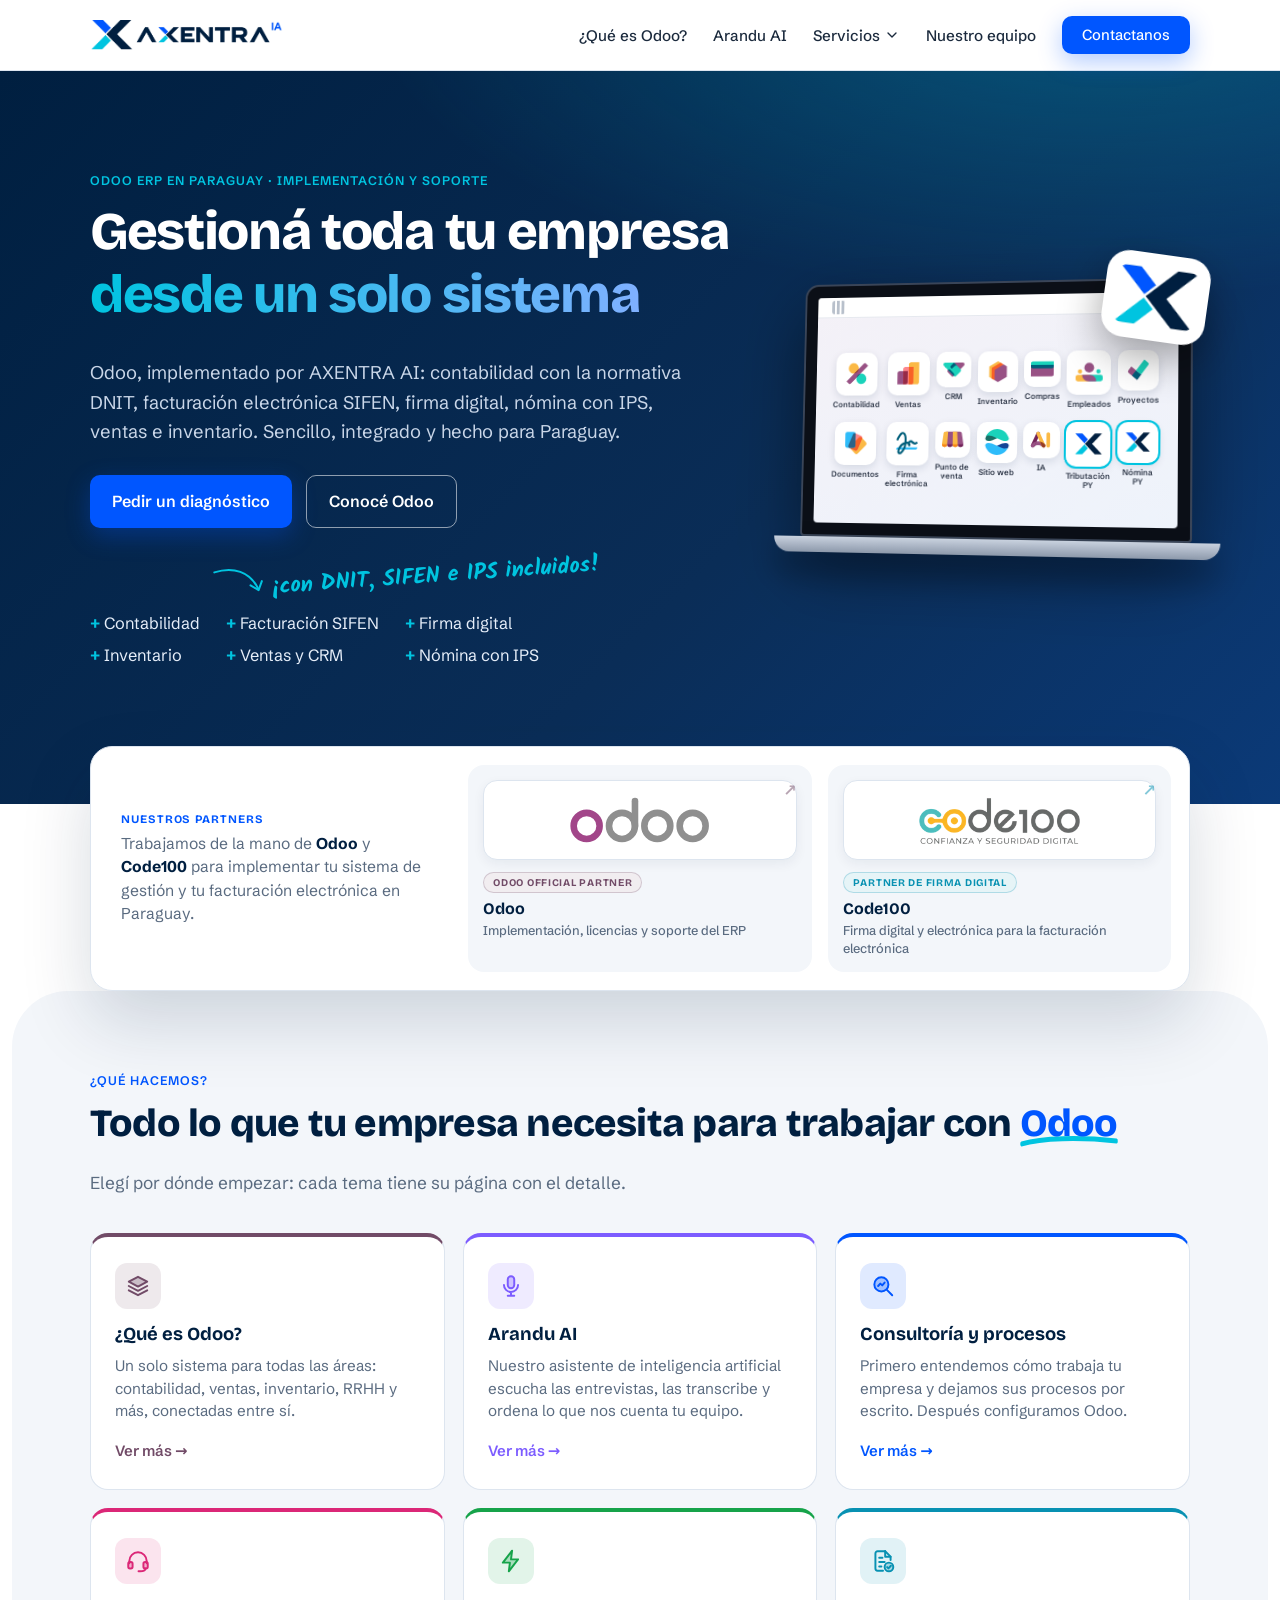
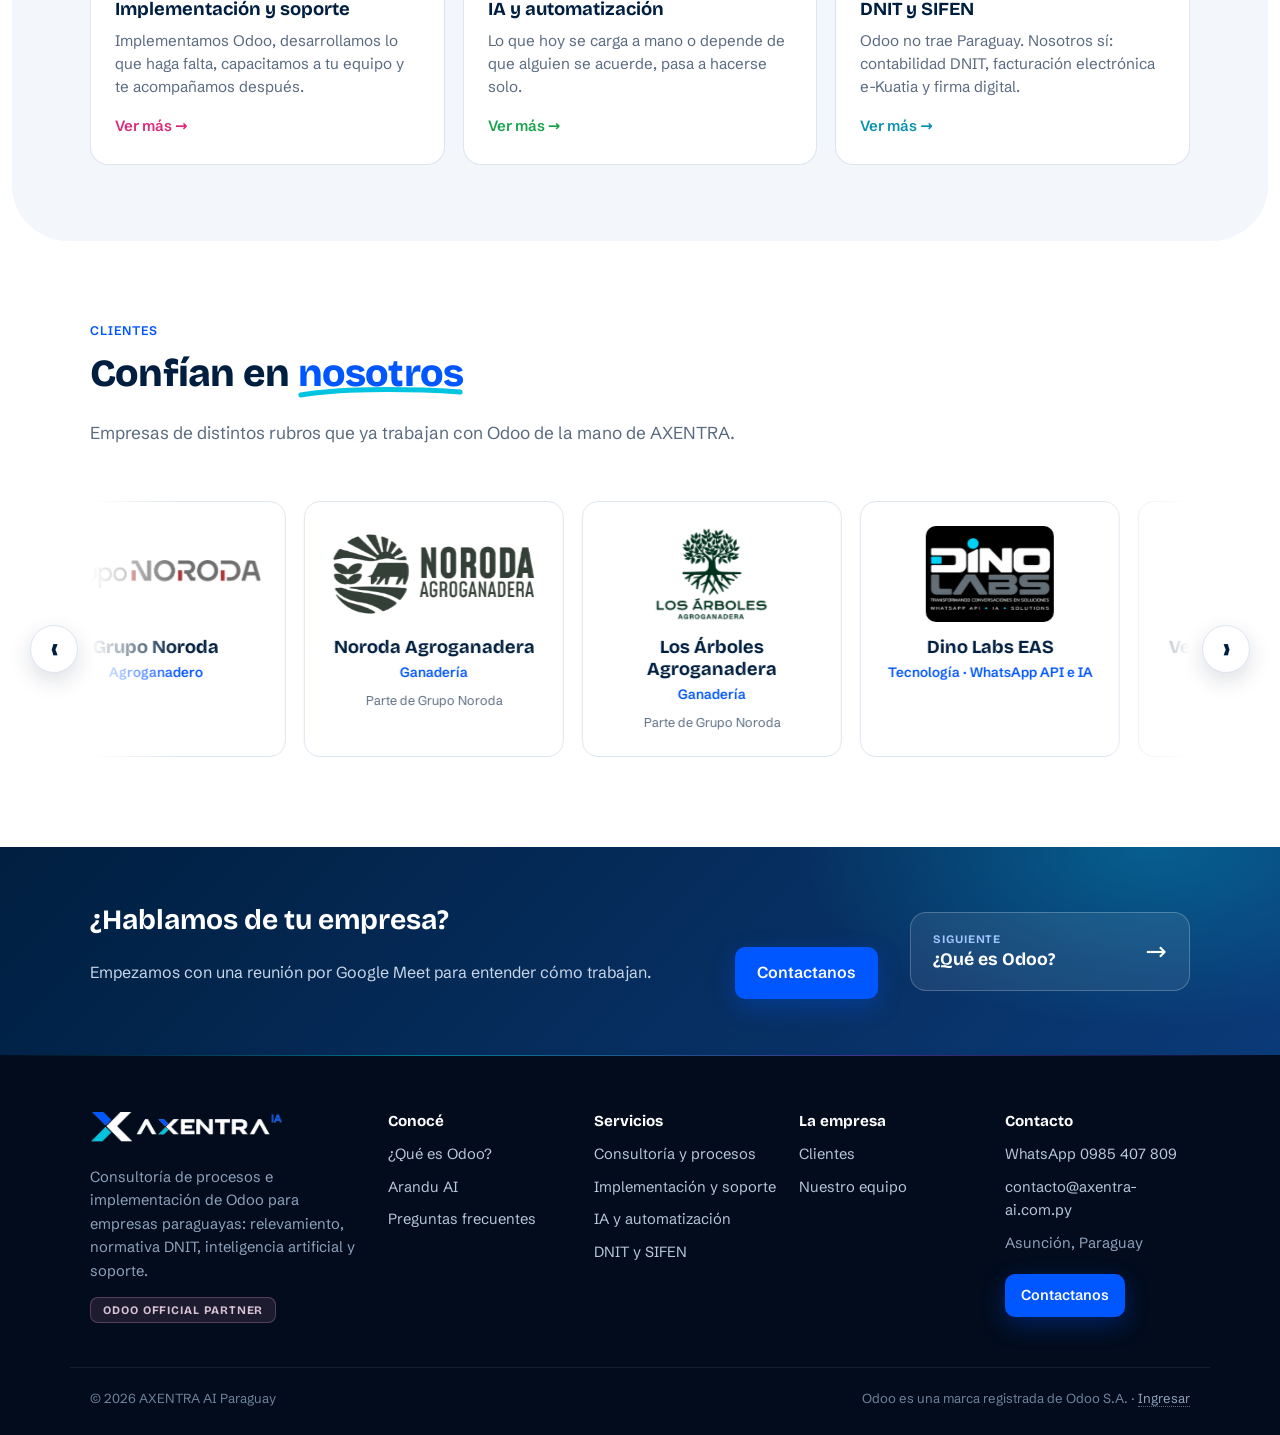
==== commit 6690bae7: "Página - Modificación - Metodología de relevamiento, menú sin Clientes y equipo sin video - Arandu A" ====
--- a/index.html
+++ b/index.html
@@ -31,7 +31,7 @@
 <link rel="stylesheet" href="css/16-marco-paginas.css">
 <script>/* enlaces viejos de la página única (ej. /#contacto) llevan a su página nueva */
 (function () { var m = { odoo: 'odoo.html', 'en-accion': 'odoo.html#en-accion', asistente: 'arandu-ai.html', caminos: 'consultoria.html', 'como-trabajamos': 'consultoria.html',
-  automatizacion: 'automatizacion.html', servicios: 'implementacion.html', normativa: 'dnit-sifen.html', clientes: 'clientes.html', equipo: 'equipo.html',
+  automatizacion: 'automatizacion.html', servicios: 'implementacion.html', normativa: 'dnit-sifen.html', equipo: 'equipo.html',
   preguntas: 'contacto.html#preguntas', contacto: 'contacto.html' }; var h = location.hash.slice(1); if (m[h]) { location.replace(m[h]); } })();</script>
 </head>
 <body data-pagina="inicio">
--- a/css/14-equipo-arandu-video.css
+++ b/css/14-equipo-arandu-video.css
@@ -1,22 +1,9 @@
-/* Equipo: Arandu AI junto al método (con video) y los socios lado a lado */
-.equipo-grilla { align-items: start; }
+/* Equipo: tarjeta de Arandu AI junto al método y los socios lado a lado */
+.equipo-grilla { align-items: center; }
 .equipo-ia { display: grid; gap: 14px; min-width: 0; }
-.equipo-video { position: relative; aspect-ratio: 16 / 9; border-radius: 20px; overflow: hidden; background: #06142b; box-shadow: 0 24px 54px rgba(0, 31, 64, .2); }
-.equipo-video video { height: 100%; width: auto; aspect-ratio: 1 / 1; margin: 0 auto; object-fit: cover; display: block;
-  -webkit-mask-image: linear-gradient(90deg, transparent, #000 12%, #000 88%, transparent); mask-image: linear-gradient(90deg, transparent, #000 12%, #000 88%, transparent); }
-.video-reserva { position: absolute; inset: 0; display: grid; place-content: center; justify-items: center; gap: 6px; color: #fff; text-align: center;
-  background: radial-gradient(60% 70% at 50% 40%, rgba(124, 92, 255, .45), transparent 70%), linear-gradient(135deg, #06142b, #1b1550); }
-.video-reserva img { position: absolute; right: -4%; bottom: -14%; width: 50%; opacity: .55; pointer-events: none; mix-blend-mode: lighten;
-  -webkit-mask-image: radial-gradient(closest-side, #000 60%, transparent 100%); mask-image: radial-gradient(closest-side, #000 60%, transparent 100%); }
-.video-play { position: relative; width: 62px; height: 62px; border-radius: 50%; display: grid; place-items: center; background: rgba(255, 255, 255, .14); border: 1px solid rgba(255, 255, 255, .3); backdrop-filter: blur(4px); margin-bottom: 6px; }
-.video-play::after { content: ""; position: absolute; inset: -8px; border-radius: 50%; border: 2px solid rgba(168, 145, 255, .5); animation: latido 2.4s ease-out infinite; }
-.video-play svg { width: 26px; height: 26px; fill: #fff; margin-left: 3px; }
-.video-reserva b { position: relative; font: 700 1.05rem var(--titulos); }
-.video-reserva small { position: relative; color: #c9c2ff; font-size: .82rem; }
 .equipo.socios { display: grid; grid-template-columns: repeat(2, minmax(0, 1fr)); gap: 18px; margin-top: 40px; }
 .equipo.socios .persona { height: 100%; }
 @media (max-width: 900px) { .equipo.socios { grid-template-columns: 1fr; } }
-@media (prefers-reduced-motion: reduce) { .video-play::after { animation: none; } }
 
 /* Equipo en carrusel (más de 2 personas) */
 .equipo.socios.en-carrusel { display: block; }
@@ -33,4 +20,6 @@
   box-shadow: 0 40px 90px rgba(0, 0, 0, .45), 0 0 0 1px rgba(168, 145, 255, .35); }
 .asistente-video video { width: 100%; height: 100%; object-fit: cover; display: block; }
 .asistente-detalle .capacidades { margin-top: 0; align-self: center; }
+.asistente-metodo-cabeza { position: relative; max-width: 780px; margin-bottom: 36px; padding-top: 48px; border-top: 1px solid rgba(255, 255, 255, .12); }
+.asistente-metodo-cabeza h2 { margin-bottom: .4em; }
 @media (max-width: 900px) { .asistente-presentacion { margin-bottom: 48px; } .asistente-video { max-width: 440px; } }
--- a/css/16-marco-paginas.css
+++ b/css/16-marco-paginas.css
@@ -95,3 +95,6 @@
   appearance: none; -webkit-appearance: none; transition: border-color .2s ease, box-shadow .2s ease, background-color .2s ease;
   background: var(--gris) url("data:image/svg+xml,%3Csvg xmlns='http://www.w3.org/2000/svg' viewBox='0 0 24 24' fill='none' stroke='%23001f40' stroke-width='2' stroke-linecap='round'%3E%3Cpath d='M6 9l6 6 6-6'/%3E%3C/svg%3E") no-repeat right 12px center / 18px; }
 .contacto .formulario select:focus { background-color: #fff; border-color: var(--azul); box-shadow: 0 0 0 4px rgba(0, 86, 255, .15); outline: none; }
+
+/* Al llegar a una sección por enlace (ej. index.html#clientes), que el encabezado fijo no tape su título */
+main section[id], main [id].pestana-panel { scroll-margin-top: 84px; }
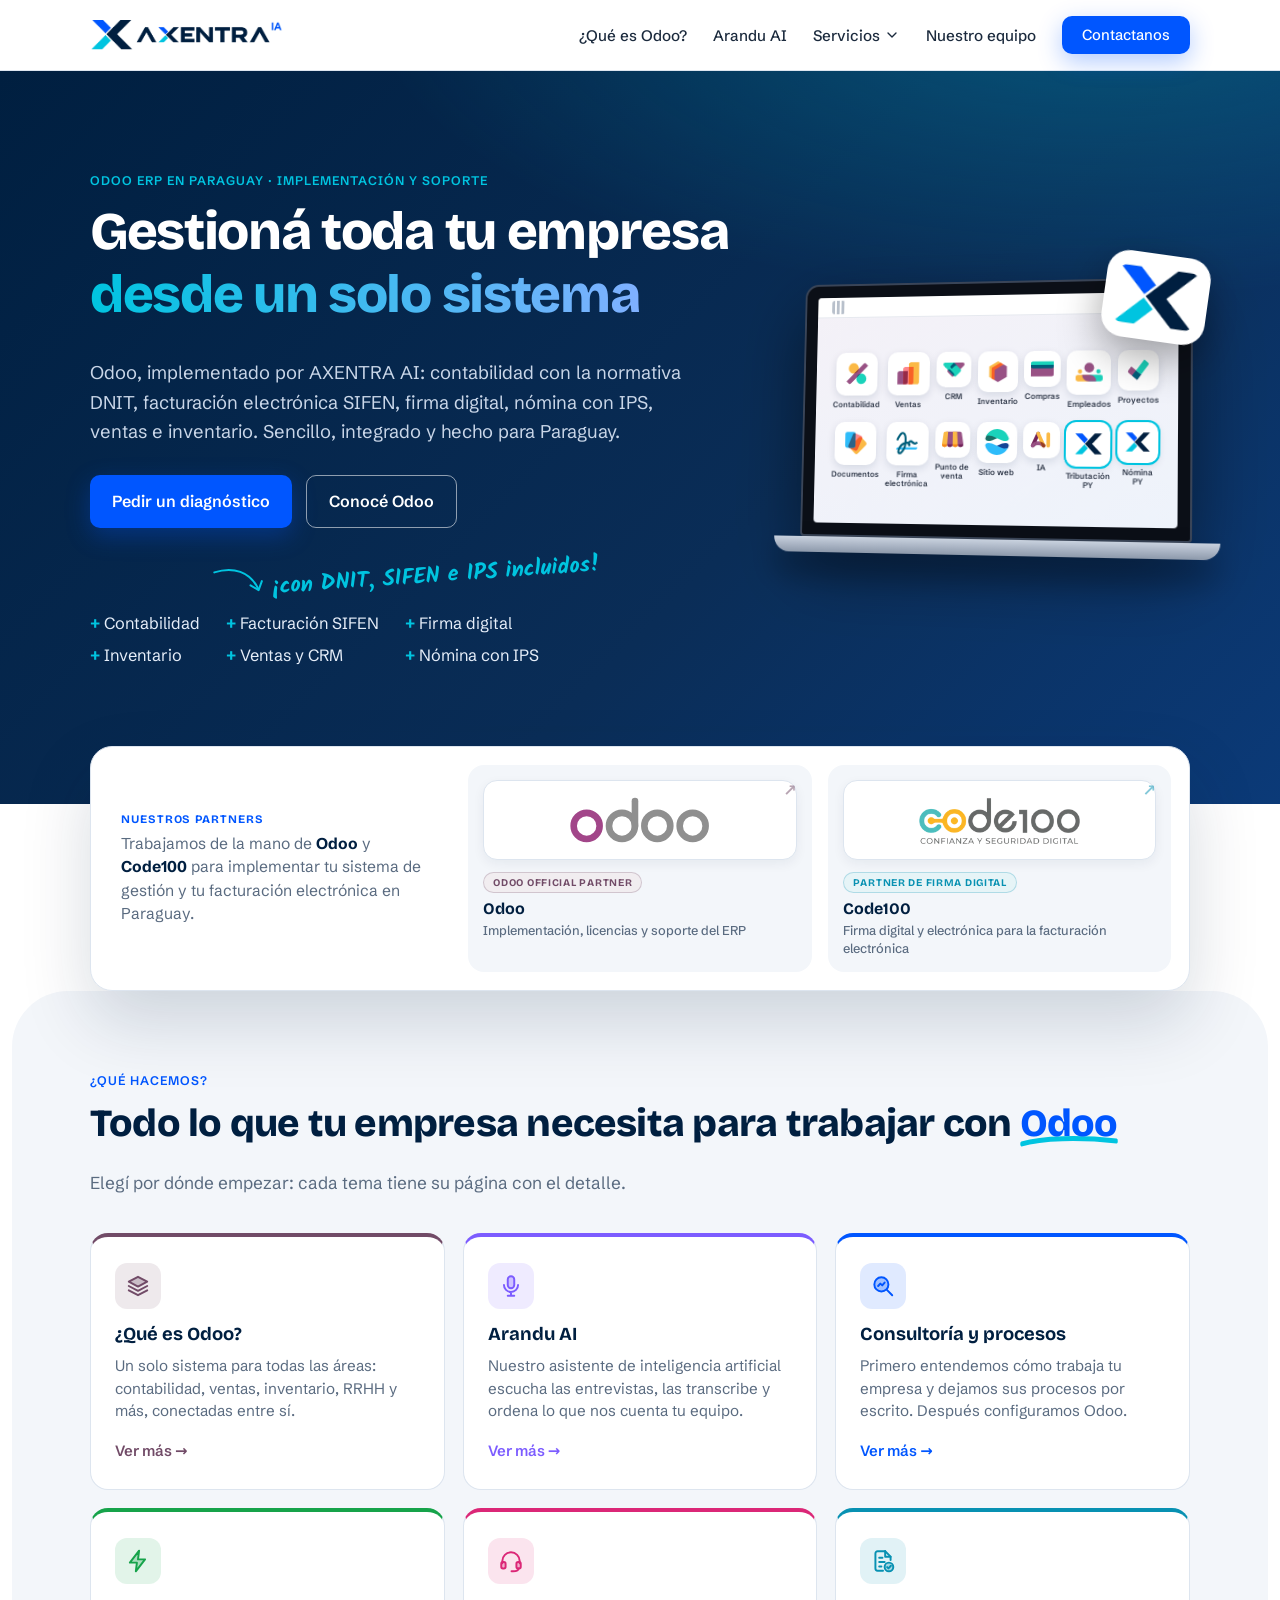
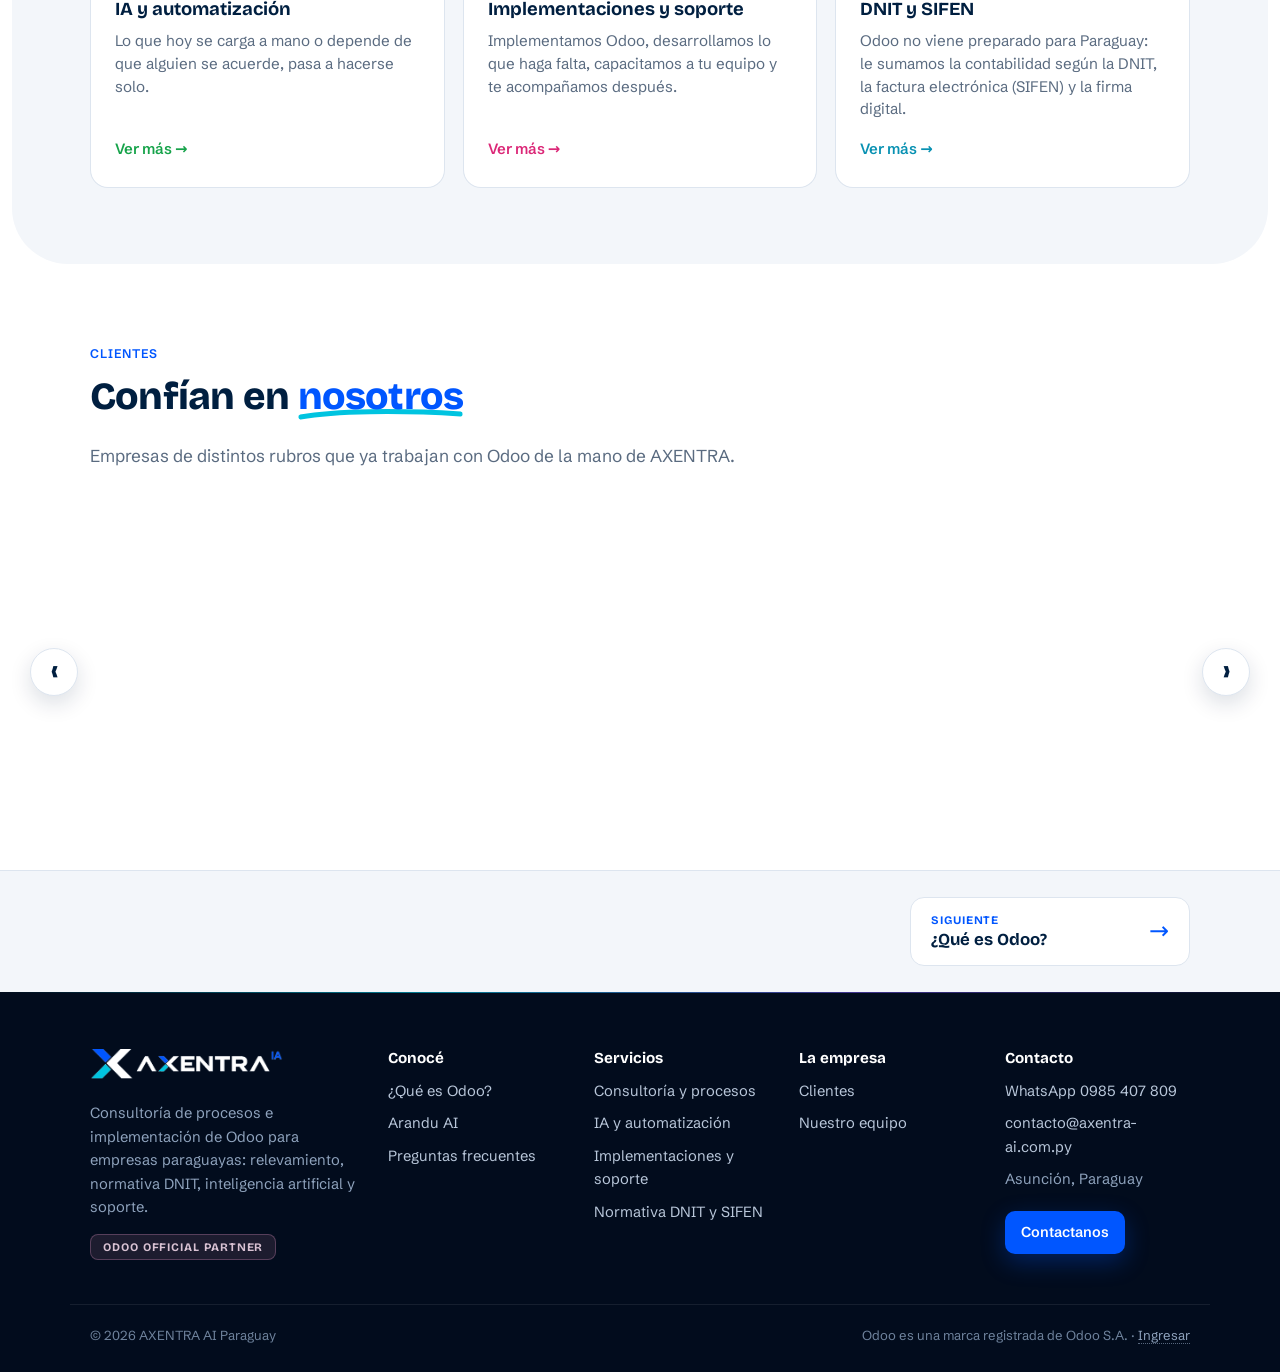
==== commit 2f942ce7: "Página - Modificación - Servicios reordenado y DNIT dentro de Implementaciones - Desplegable Servici" ====
--- a/index.html
+++ b/index.html
@@ -31,7 +31,7 @@
 <link rel="stylesheet" href="css/16-marco-paginas.css">
 <script>/* enlaces viejos de la página única (ej. /#contacto) llevan a su página nueva */
 (function () { var m = { odoo: 'odoo.html', 'en-accion': 'odoo.html#en-accion', asistente: 'arandu-ai.html', caminos: 'consultoria.html', 'como-trabajamos': 'consultoria.html',
-  automatizacion: 'automatizacion.html', servicios: 'implementacion.html', normativa: 'dnit-sifen.html', equipo: 'equipo.html',
+  automatizacion: 'automatizacion.html', servicios: 'implementacion.html', normativa: 'implementacion.html#normativa', equipo: 'equipo.html',
   preguntas: 'contacto.html#preguntas', contacto: 'contacto.html' }; var h = location.hash.slice(1); if (m[h]) { location.replace(m[h]); } })();</script>
 </head>
 <body data-pagina="inicio">
--- a/css/16-marco-paginas.css
+++ b/css/16-marco-paginas.css
@@ -23,7 +23,7 @@
 .desp-lista { display: none; position: absolute; top: calc(100% + 14px); left: 50%; transform: translateX(-50%); min-width: 260px; padding: 8px;
   background: #fff; border: 1px solid var(--borde); border-radius: 14px; box-shadow: 0 24px 50px rgba(0, 31, 64, .16); }
 .desp-lista::before { content: ""; position: absolute; left: 0; right: 0; top: -16px; height: 16px; }   /* puente para que no se cierre al bajar el mouse */
-.desp-lista a { display: block; padding: 11px 14px; border-radius: 10px; color: var(--texto); text-decoration: none; font-weight: 500; }
+.desp-lista a { display: block; padding: 11px 14px; border-radius: 10px; color: var(--texto); text-decoration: none; font-weight: 500; white-space: nowrap; }
 .desp-lista a:hover { background: var(--gris); color: var(--azul); }
 .desp-lista a.activo { color: var(--azul); font-weight: 600; background: rgba(0, 86, 255, .06); }
 .desplegable.abierto .desp-lista { display: block; }
@@ -55,21 +55,17 @@
 html.sin-scroll { overflow: hidden; }
 html.sin-scroll .wa-flotante { display: none; }
 
-/* Banda final de cada página: invitación a contactar y "Siguiente" */
-.cierre-banda { position: relative; overflow: hidden; color: #fff; padding: 56px 0;
-  background: radial-gradient(600px 300px at 90% 0%, rgba(0, 196, 224, .3), transparent 60%), linear-gradient(135deg, var(--marino), #0b3a78); }
-.cierre-grilla { display: grid; grid-template-columns: minmax(0, 1fr) auto; gap: 32px; align-items: center; }
-.cierre-texto { display: flex; flex-wrap: wrap; align-items: center; gap: 10px 24px; }
-.cierre-texto b { flex-basis: 100%; font: 700 clamp(1.35rem, 2.6vw, 1.75rem) var(--titulos); }
-.cierre-texto span { flex: 1 1 320px; color: #c9d6e8; }
-.cierre-siguiente { display: grid; grid-template-columns: minmax(0, 1fr) auto; column-gap: 18px; align-items: center; min-width: 280px; padding: 18px 22px; border-radius: 16px;
-  color: #fff; text-decoration: none; background: rgba(255, 255, 255, .08); border: 1px solid rgba(255, 255, 255, .22); transition: background .2s ease, transform .2s ease; }
-.cierre-siguiente:hover { background: rgba(255, 255, 255, .14); transform: translateY(-2px); }
-.cierre-siguiente small { color: #9fc4ff; font: 700 .72rem var(--titulos); letter-spacing: .08em; text-transform: uppercase; }
-.cierre-siguiente b { grid-column: 1; font: 700 1.1rem var(--titulos); }
-.cierre-siguiente i { grid-column: 2; grid-row: 1 / span 2; font-style: normal; font-size: 1.6rem; transition: transform .2s ease; }
-.cierre-siguiente:hover i { transform: translateX(4px); }
-@media (max-width: 760px) { .cierre-grilla { grid-template-columns: 1fr; } .cierre-siguiente { min-width: 0; } }
+/* "Siguiente": enlace a la página que sigue, antes del pie */
+.siguiente-barra { background: var(--gris); border-top: 1px solid var(--borde); padding: 26px 0; }
+.siguiente-barra .contenedor { display: flex; justify-content: flex-end; }
+.siguiente { display: grid; grid-template-columns: minmax(0, 1fr) auto; column-gap: 18px; align-items: center; min-width: 280px; padding: 14px 20px; border-radius: 14px;
+  background: #fff; border: 1px solid var(--borde); color: var(--marino); text-decoration: none; transition: border-color .2s ease, box-shadow .2s ease, transform .2s ease; }
+.siguiente:hover { border-color: var(--azul); box-shadow: 0 14px 30px rgba(0, 31, 64, .1); transform: translateY(-2px); }
+.siguiente small { color: var(--azul); font: 700 .72rem var(--titulos); letter-spacing: .08em; text-transform: uppercase; }
+.siguiente b { grid-column: 1; font: 700 1.05rem var(--titulos); }
+.siguiente i { grid-column: 2; grid-row: 1 / span 2; font-style: normal; font-size: 1.5rem; color: var(--azul); transition: transform .2s ease; }
+.siguiente:hover i { transform: translateX(4px); }
+@media (max-width: 560px) { .siguiente-barra .contenedor { display: block; } .siguiente { min-width: 0; } }
 
 /* Pie: marca + 3 columnas de enlaces + contacto */
 .pie-grilla { grid-template-columns: minmax(0, 1.5fr) repeat(4, minmax(0, 1fr)); gap: 32px; }
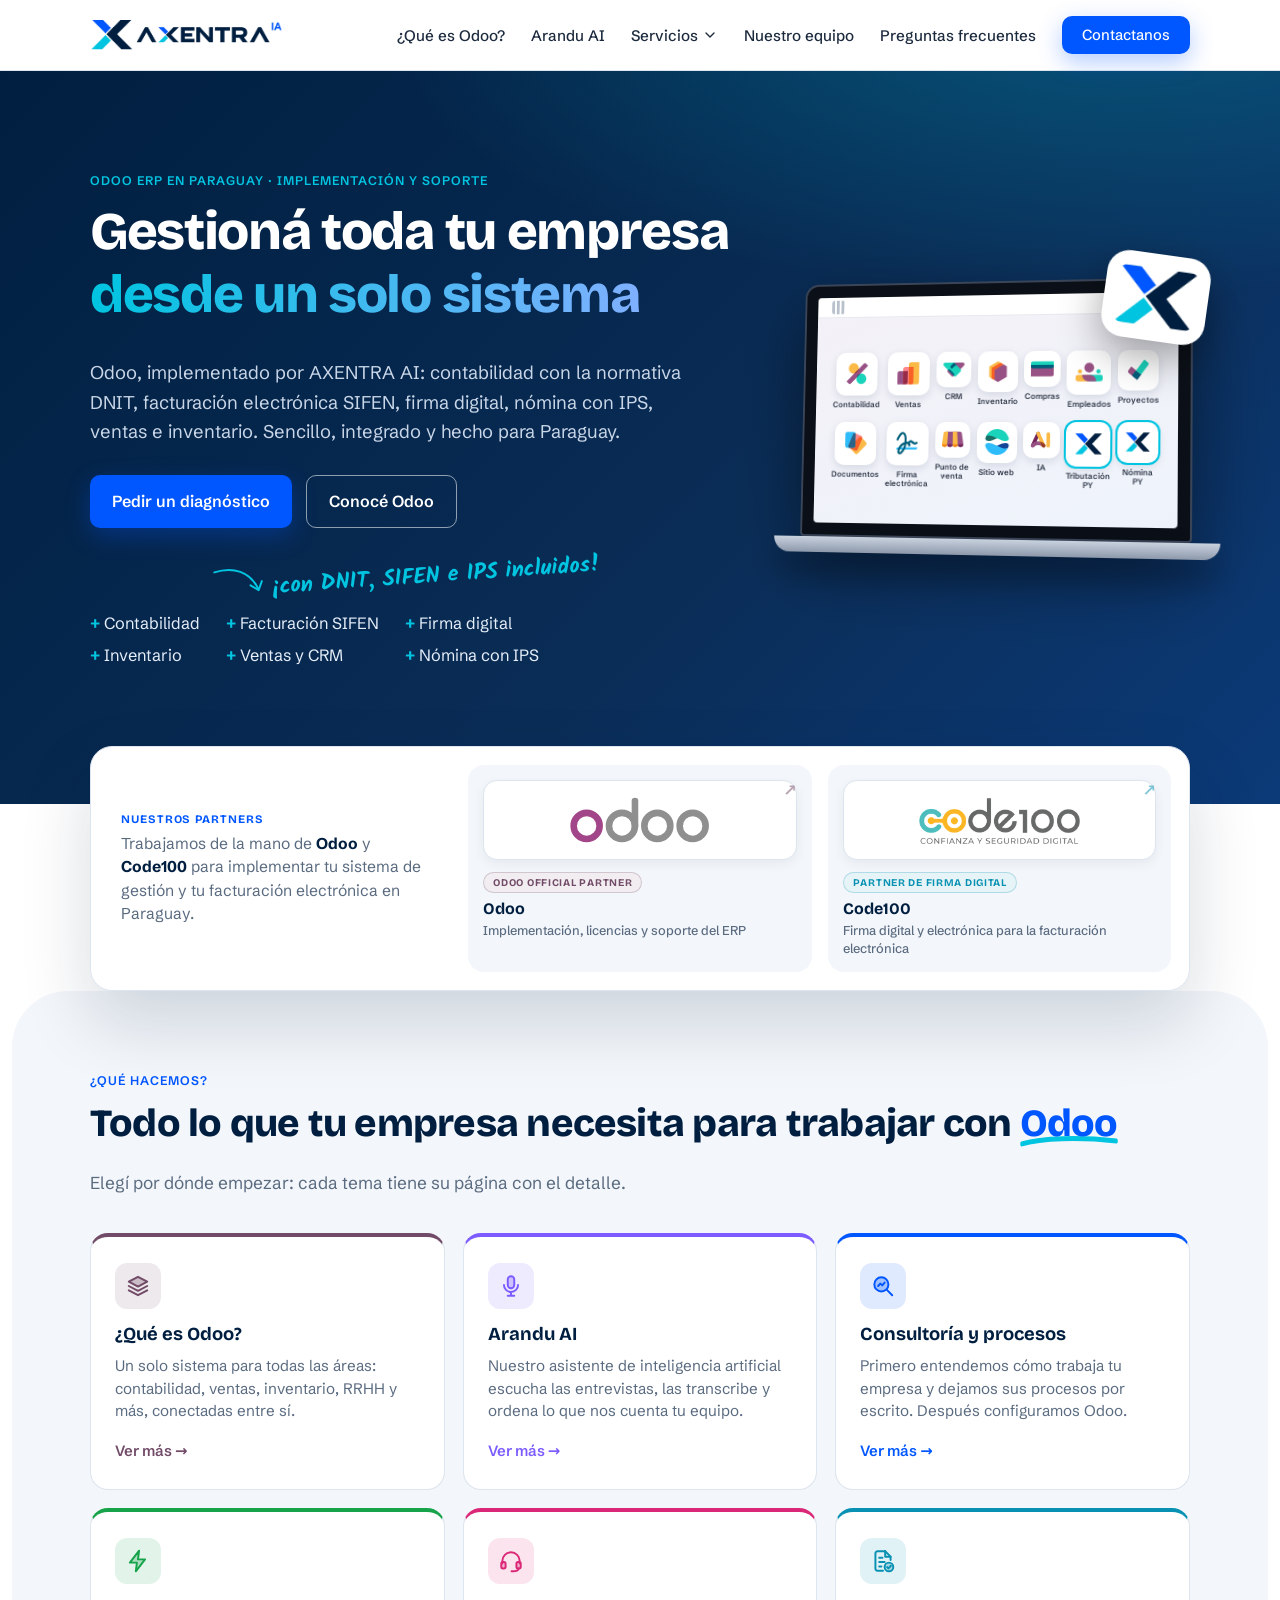
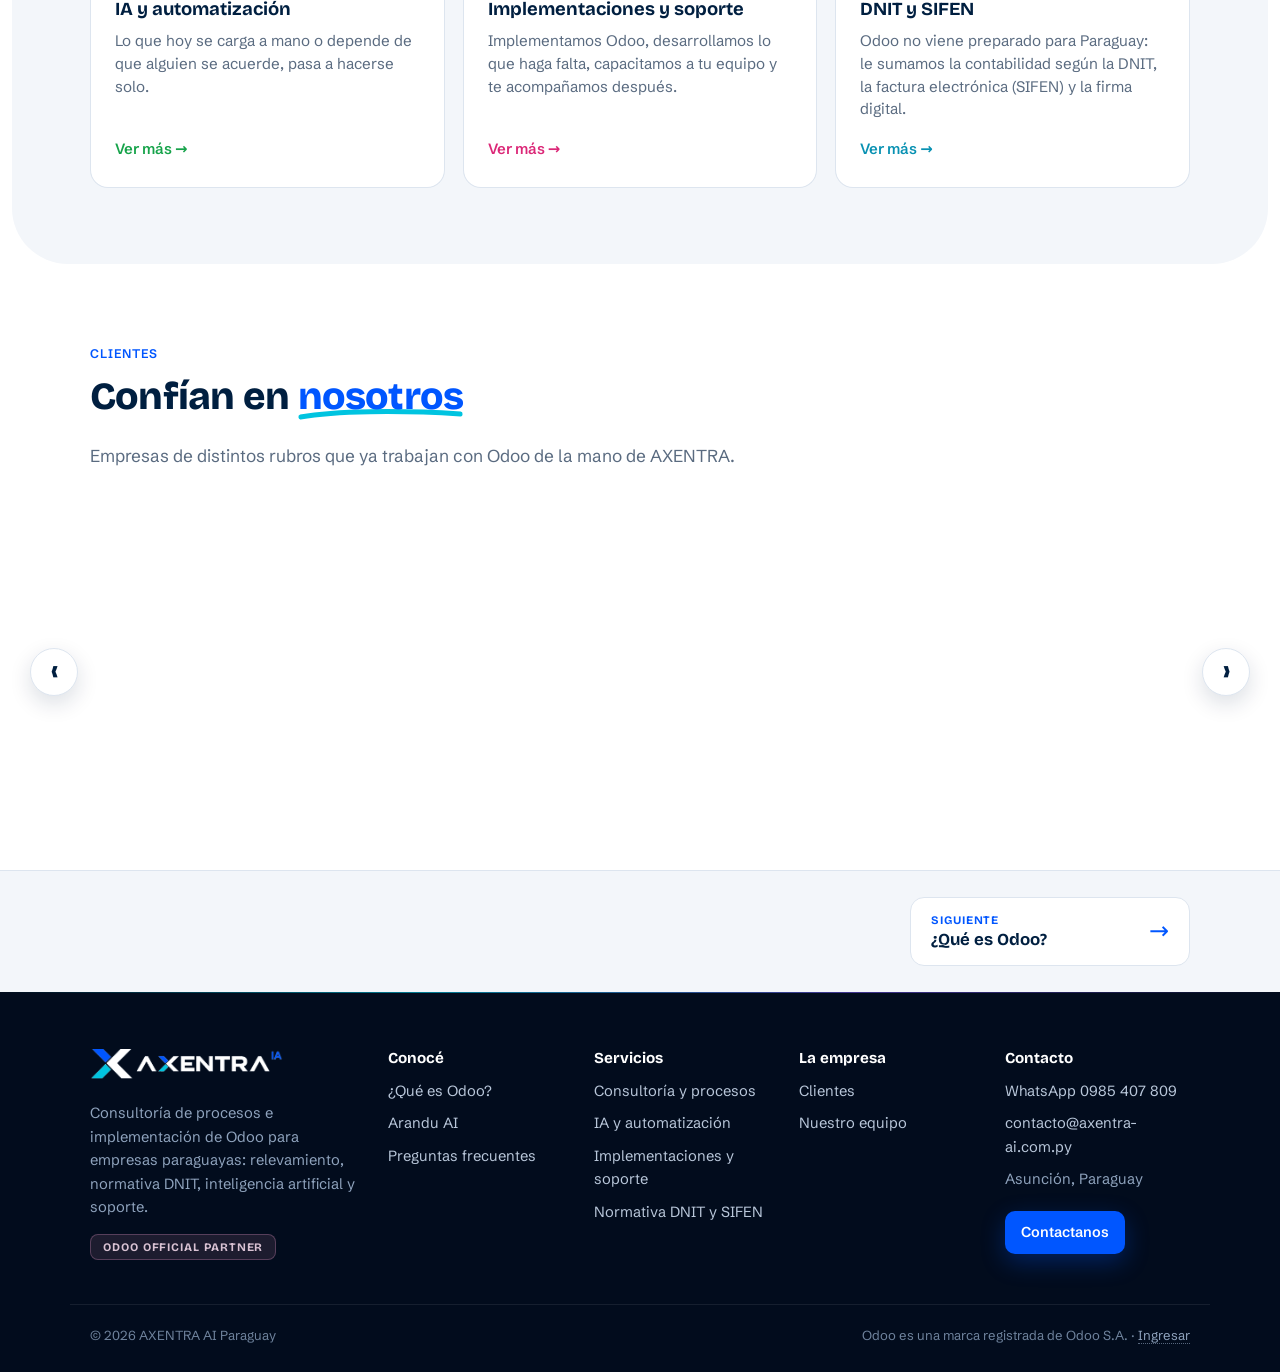
==== commit 88a943d9: "Página - Modificación - Nuestro equipo con Staff y Preguntas frecuentes en página propia - Nuestro e" ====
--- a/index.html
+++ b/index.html
@@ -32,7 +32,7 @@
 <script>/* enlaces viejos de la página única (ej. /#contacto) llevan a su página nueva */
 (function () { var m = { odoo: 'odoo.html', 'en-accion': 'odoo.html#en-accion', asistente: 'arandu-ai.html', caminos: 'consultoria.html', 'como-trabajamos': 'consultoria.html',
   automatizacion: 'automatizacion.html', servicios: 'implementacion.html', normativa: 'implementacion.html#normativa', equipo: 'equipo.html',
-  preguntas: 'contacto.html#preguntas', contacto: 'contacto.html' }; var h = location.hash.slice(1); if (m[h]) { location.replace(m[h]); } })();</script>
+  preguntas: 'preguntas.html', contacto: 'contacto.html' }; var h = location.hash.slice(1); if (m[h]) { location.replace(m[h]); } })();</script>
 </head>
 <body data-pagina="inicio">
 
--- a/css/14-equipo-arandu-video.css
+++ b/css/14-equipo-arandu-video.css
@@ -1,7 +1,14 @@
 /* Equipo: tarjeta de Arandu AI junto al método y los socios lado a lado */
-.equipo-grilla { align-items: center; }
+.equipo-grilla { align-items: end; }   /* la tarjeta de Arandu queda a la altura del texto */
+.equipo-grilla .intro { margin-bottom: 0; }
+/* los 4 pasos del método en una sola fila */
+.valores.valores-fila { grid-template-columns: repeat(4, minmax(0, 1fr)); gap: 24px 28px; margin-top: 52px; padding-top: 36px; border-top: 1px solid var(--borde); }
+@media (max-width: 1000px) { .valores.valores-fila { grid-template-columns: repeat(2, minmax(0, 1fr)); } }
+@media (max-width: 560px) { .valores.valores-fila { grid-template-columns: 1fr; } }
+/* subtítulo "Staff" sobre los miembros */
+.equipo-subtitulo { margin: 64px 0 0; font-size: clamp(1.4rem, 2.4vw, 1.8rem); font-weight: 800; color: var(--marino); }
 .equipo-ia { display: grid; gap: 14px; min-width: 0; }
-.equipo.socios { display: grid; grid-template-columns: repeat(2, minmax(0, 1fr)); gap: 18px; margin-top: 40px; }
+.equipo.socios { display: grid; grid-template-columns: repeat(2, minmax(0, 1fr)); gap: 18px; margin-top: 24px; }
 .equipo.socios .persona { height: 100%; }
 @media (max-width: 900px) { .equipo.socios { grid-template-columns: 1fr; } }
 
--- a/css/16-marco-paginas.css
+++ b/css/16-marco-paginas.css
@@ -28,7 +28,7 @@
 .desp-lista a.activo { color: var(--azul); font-weight: 600; background: rgba(0, 86, 255, .06); }
 .desplegable.abierto .desp-lista { display: block; }
 .desplegable.abierto .desp-boton svg { transform: rotate(180deg); }
-@media (hover: hover) and (min-width: 961px) {
+@media (hover: hover) and (min-width: 1041px) {
   .desplegable:hover .desp-lista { display: block; }
   .desplegable:hover .desp-boton svg { transform: rotate(180deg); }
 }
@@ -36,7 +36,7 @@
 
 /* Menú de celular (☰) */
 .menu-boton { display: none; }
-@media (max-width: 960px) {
+@media (max-width: 1040px) {
   .menu-boton { display: flex; flex-direction: column; justify-content: center; align-items: center; gap: 5px; width: 44px; height: 44px; margin-left: auto; padding: 0; border: 0; border-radius: 10px; background: none; cursor: pointer; }
   .menu-boton span { width: 24px; height: 2px; border-radius: 2px; background: var(--marino); transition: transform .25s ease, opacity .2s ease; }
   .menu-abierto .menu-boton span:nth-child(1) { transform: translateY(7px) rotate(45deg); }
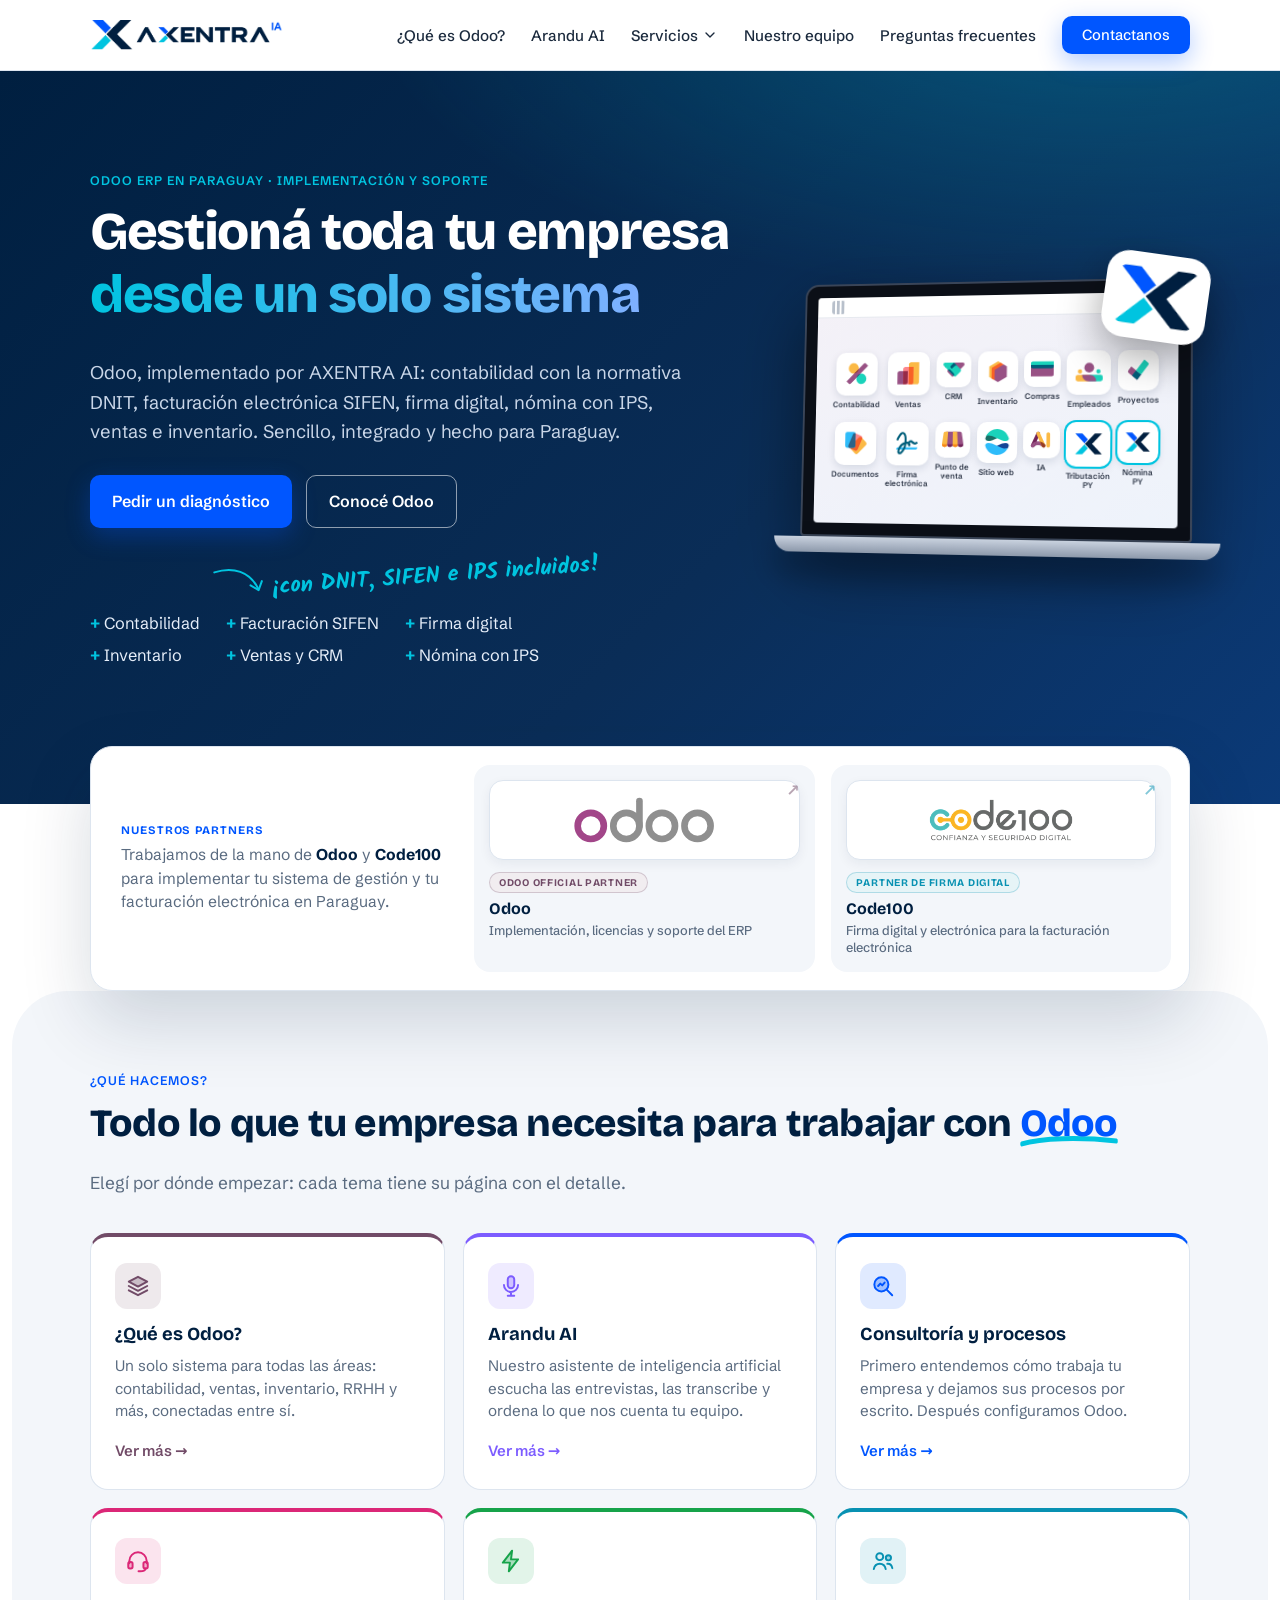
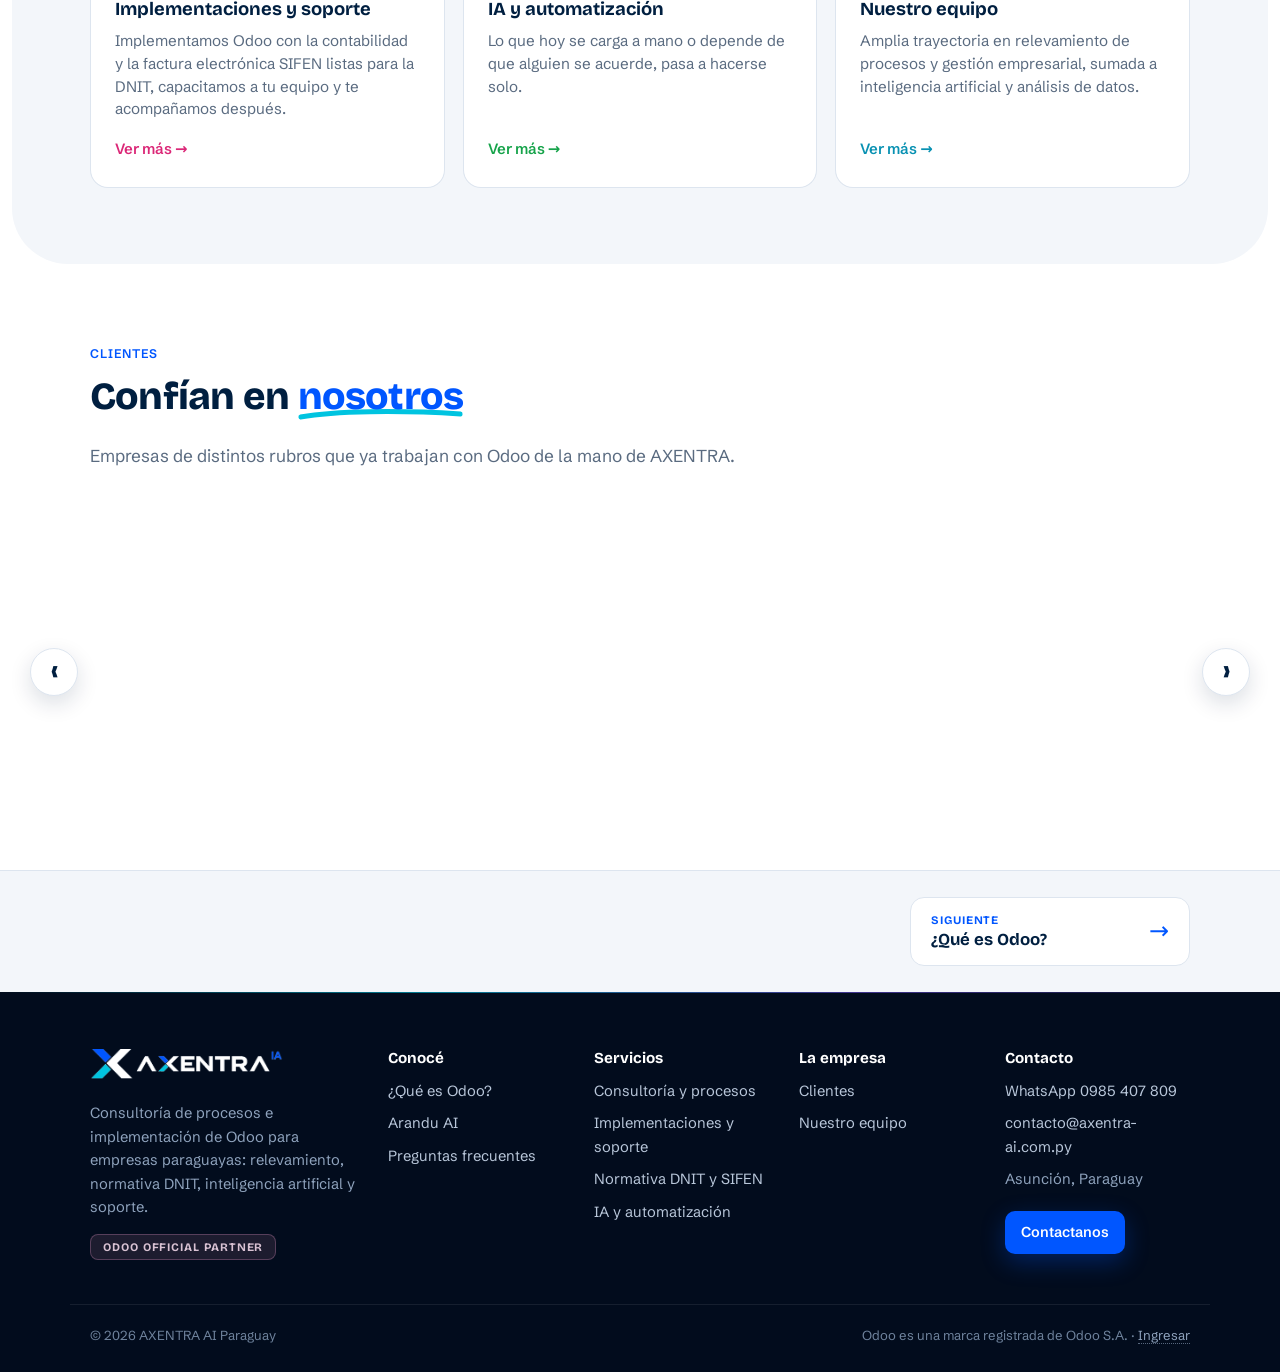
==== commit 22099b4a: "Página - Modificación - Partners configurables, en carrusel y editables desde el panel - Los partner" ====
--- a/index.html
+++ b/index.html
@@ -72,19 +72,10 @@
   <div class="contenedor">
     <div class="confianza-tarjeta">
       <div class="confianza-texto">
-        <span class="confianza-etiqueta">Nuestros partners</span>
-        <p>Trabajamos de la mano de <b>Odoo</b> y <b>Code100</b> para implementar tu sistema de gestión y tu facturación electrónica en Paraguay.</p>
+        <span class="confianza-etiqueta" id="socios-etiqueta">Nuestros partners</span>
+        <p id="socios-texto"></p>
       </div>
-      <a class="socio socio-odoo" href="https://www.odoo.com/es" target="_blank" rel="noopener">
-        <span class="socio-logo"><img src="assets/partners/odoo.svg" alt="Odoo"></span>
-        <span class="socio-info"><em>Odoo Official Partner</em><b>Odoo</b><small>Implementación, licencias y soporte del ERP</small></span>
-        <span class="socio-ir" aria-hidden="true">↗</span>
-      </a>
-      <a class="socio socio-code" href="https://code100.com.py/" target="_blank" rel="noopener">
-        <span class="socio-logo"><img src="assets/partners/code100.png" alt="Code100"></span>
-        <span class="socio-info"><em>Partner de firma digital</em><b>Code100</b><small>Firma digital y electrónica para la facturación electrónica</small></span>
-        <span class="socio-ir" aria-hidden="true">↗</span>
-      </a>
+      <div class="socios" id="lista-socios"></div>
     </div>
   </div>
 </section>
--- a/css/05-iconos-servicios-dnit-entregables.css
+++ b/css/05-iconos-servicios-dnit-entregables.css
@@ -148,7 +148,9 @@
 
 /* Carrusel de ejemplos de entregables */
 .ejemplos { min-width: 0; }
-.ej-marco { clip-path: inset(-40px 0 -50px 0); padding: 6px 0 30px; }
+.ej-marco { clip-path: inset(-40px 0 -50px 0); padding: 6px 0 30px; overflow: hidden; }
+/* las diapositivas de los costados no deben ensanchar la página (en tablet/celular el navegador achicaba todo) */
+@supports (overflow: clip) { .ej-marco { overflow-x: clip; overflow-y: visible; } }
 .ej-pista { display: flex; transition: transform .7s cubic-bezier(.65, 0, .35, 1); touch-action: pan-y; }
 .ej-slide { flex: 0 0 100%; min-width: 0; padding: 0 2px; }
 .ej-slide .doc-demo { height: 100%; transform: none; box-shadow: 0 22px 50px rgba(0, 31, 64, .16); }
--- a/css/06-odoo-equipo-preguntas.css
+++ b/css/06-odoo-equipo-preguntas.css
@@ -36,9 +36,10 @@
 .frase-areas p { margin: 0; color: var(--suave); max-width: 420px; }
 .frase-areas + .areas-pestanas { margin-top: 26px; }
 .app-area { position: relative; padding-right: 46px; }
-.app-area::after { content: "+"; position: absolute; right: 14px; top: 50%; width: 24px; height: 24px; margin-top: -12px; border-radius: 50%; display: grid; place-items: center;
-  font: 700 1rem/1 var(--titulos); color: #fff; background: var(--color); transition: transform .3s ease; }
-.app-area:hover::after { transform: rotate(90deg) scale(1.1); }
+/* punto del color del área: chiquito en reposo y, al pasar el mouse, solo se agranda (sin signos) */
+.app-area::after { content: ""; position: absolute; right: 16px; top: 50%; width: 24px; height: 24px; margin-top: -12px; border-radius: 50%;
+  background: var(--color); transform: scale(.5); opacity: .9; transition: transform .3s cubic-bezier(.2, .8, .2, 1.3), opacity .2s ease; }
+.app-area:hover::after { transform: scale(1); opacity: 1; }
 @media (max-width: 900px) { .odoo-cabeza { grid-template-columns: 1fr; gap: 36px; } }
 @media (max-width: 560px) {
   .flujo-odoo { padding: 18px 14px 14px; } .fo-nodo { width: 54px; } .fo-ico { width: 44px; height: 44px; border-radius: 13px; } .fo-ico img { width: 24px; height: 24px; }
--- a/css/07-automatizacion-y-bi.css
+++ b/css/07-automatizacion-y-bi.css
@@ -33,10 +33,6 @@
 .caso:hover .caso-flujo li { animation: pasoFlujo .45s ease forwards; animation-delay: calc(var(--k) * .18s); }
 @keyframes pasoFlujo { to { background: color-mix(in srgb, var(--c) 12%, #fff); border-color: color-mix(in srgb, var(--c) 40%, transparent); color: var(--c); } }
 .auto-nota { margin: 18px 0 0; font-size: .86rem; color: var(--suave); }
-.auto-cierre { margin-top: 30px; display: flex; align-items: center; justify-content: space-between; gap: 18px; flex-wrap: wrap; padding: 22px 26px; border-radius: 20px; color: #fff;
-  background: radial-gradient(80% 140% at 100% 0%, rgba(124, 92, 255, .45), transparent 60%), linear-gradient(135deg, #001f40, #0a3b80); }
-.auto-cierre b { display: block; font: 700 1.2rem var(--titulos); }
-.auto-cierre span { color: #c9d6e8; }
 @media (max-width: 1000px) { .casos { grid-template-columns: 1fr 1fr; } .auto-cabeza { grid-template-columns: 1fr; gap: 28px; } }
 @media (max-width: 640px) {
   .casos { display: flex; overflow-x: auto; scroll-snap-type: x mandatory; gap: 14px; margin: 22px -20px 0; padding: 4px 20px 16px; scrollbar-width: none; }
--- a/css/08-dnit-y-metodo.css
+++ b/css/08-dnit-y-metodo.css
@@ -4,19 +4,7 @@
 .dnit-lista li::before { content: ""; position: absolute; left: 1px; top: .32em; width: 9px; height: 5px; border-left: 2px solid var(--celeste); border-bottom: 2px solid var(--celeste); transform: rotate(-45deg); }
 .dnit-enlace { display: inline-flex; margin-top: 10px; font-size: .88rem; font-weight: 700; color: var(--celeste); text-decoration: none; border-bottom: 1.5px solid rgba(0, 196, 224, .4); transition: border-color .2s ease, color .2s ease; }
 .dnit-enlace:hover { color: #fff; border-color: #fff; }
-.dnit-banda { display: flex; align-items: center; gap: 22px; margin-top: 48px; padding: 24px 28px; border-radius: 24px; border: 1px solid transparent;
-  background: linear-gradient(120deg, #0b2a55, #0d3570) padding-box, linear-gradient(100deg, rgba(0, 196, 224, .8), rgba(0, 86, 255, .25) 45%, rgba(124, 92, 255, .7)) border-box;
-  box-shadow: 0 24px 60px rgba(0, 0, 0, .25); }
-.banda-ico { flex: none; width: 58px; height: 58px; border-radius: 50%; display: grid; place-items: center; background: linear-gradient(135deg, var(--azul), var(--celeste)); box-shadow: 0 0 0 8px rgba(0, 196, 224, .12); }
-.banda-ico svg { width: 28px; height: 28px; fill: none; stroke: #fff; stroke-width: 2; stroke-linecap: round; stroke-linejoin: round; animation: girarBanda 9s linear infinite; }
-@keyframes girarBanda { to { transform: rotate(360deg); } }
-.banda-texto { flex: 1; min-width: 0; }
-.banda-texto b { display: block; font: 700 1.2rem var(--titulos); color: #fff; margin-bottom: 2px; }
-.banda-texto span { color: #b9c7da; font-size: .95rem; }
-.dnit-banda .boton { flex: none; }
-@media (max-width: 760px) { .dnit-banda { flex-direction: column; align-items: flex-start; padding: 22px; } .dnit-banda .boton { width: 100%; justify-content: center; } }
 @media (max-width: 640px) { .dnit-lista { display: none; } }
-@media (prefers-reduced-motion: reduce) { .banda-ico svg { animation: none; } }
 #clientes.sin-pestanas .carrusel { margin-top: 40px; }
 .caso-flujo { display: grid; grid-template-columns: repeat(4, minmax(0, 1fr)); gap: 0 6px; position: relative; padding-top: 16px; }
 .caso-flujo::before { content: ""; position: absolute; top: 21px; left: 12.5%; right: 12.5%; height: 2px; background: color-mix(in srgb, var(--c) 22%, var(--borde)); }
--- a/css/13-partners.css
+++ b/css/13-partners.css
@@ -41,3 +41,23 @@
   .socio { padding: 10px; gap: 8px; } .socio-logo { height: 58px; padding: 10px 12px; } .socio-logo img { max-height: 32px; max-width: 86%; } .socio-code .socio-logo img { max-height: 38px; }
   .socio-info small { font-size: .74rem; } .socio-info em { font-size: .56rem; white-space: normal; }
 }
+
+/* Partners desde la configuración: texto a la izquierda y partners a la derecha, fijos o en carrusel */
+.confianza-tarjeta { grid-template-columns: minmax(0, 1fr) minmax(0, 2fr); }
+.socios { display: grid; grid-template-columns: repeat(2, minmax(0, 1fr)); gap: 16px; min-width: 0; container-type: inline-size; }
+.socio-ini { width: 46px; height: 46px; border-radius: 12px; display: grid; place-items: center; color: #fff; font: 800 1.1rem var(--titulos); background: var(--sc); }
+.socios.en-carrusel { display: block; }
+.socios.en-carrusel .carrusel { margin-top: 0; padding: 6px 0 8px; -webkit-mask-image: none; mask-image: none; }
+.socios.en-carrusel .pista { gap: 18px; align-items: stretch; }
+.socios.en-carrusel .socio { flex: 0 0 calc(50cqw - 9px); }
+.socios.en-carrusel .socio:hover { transform: translateY(-3px); }
+.confianza .flecha { top: 50%; width: 40px; height: 40px; font-size: 1.5rem; }
+.confianza .flecha.izquierda { left: -22px; } .confianza .flecha.derecha { right: -22px; }
+@container (max-width: 460px) { .socios.en-carrusel .socio { flex-basis: 100cqw; } }
+@media (max-width: 1000px) { .confianza-tarjeta { grid-template-columns: 1fr; } }
+@media (max-width: 860px) {
+  .confianza .carrusel-envoltura { padding-bottom: 54px; }
+  .confianza .flecha { top: auto; bottom: 0; transform: none; }
+  .confianza .flecha:hover { transform: scale(1.08); }
+  .confianza .flecha.izquierda { left: calc(50% - 48px); } .confianza .flecha.derecha { right: calc(50% - 48px); }
+}
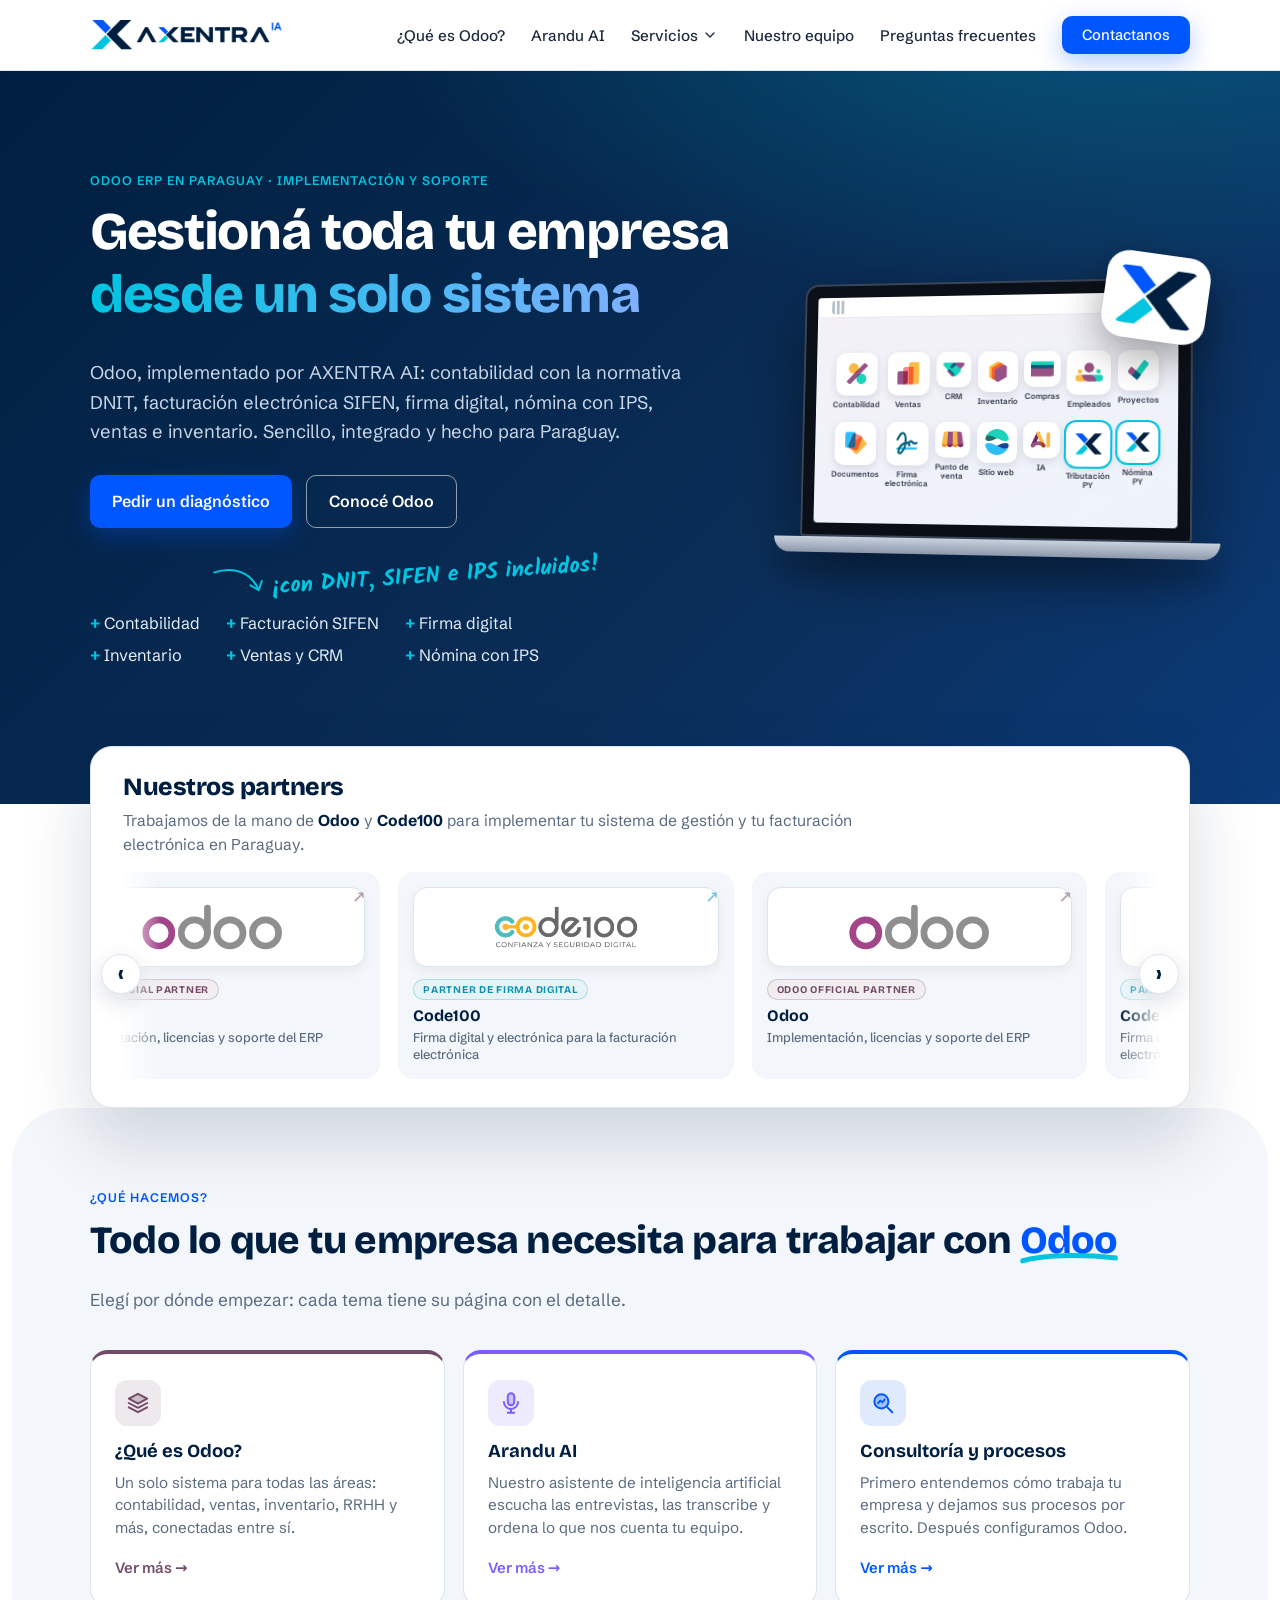
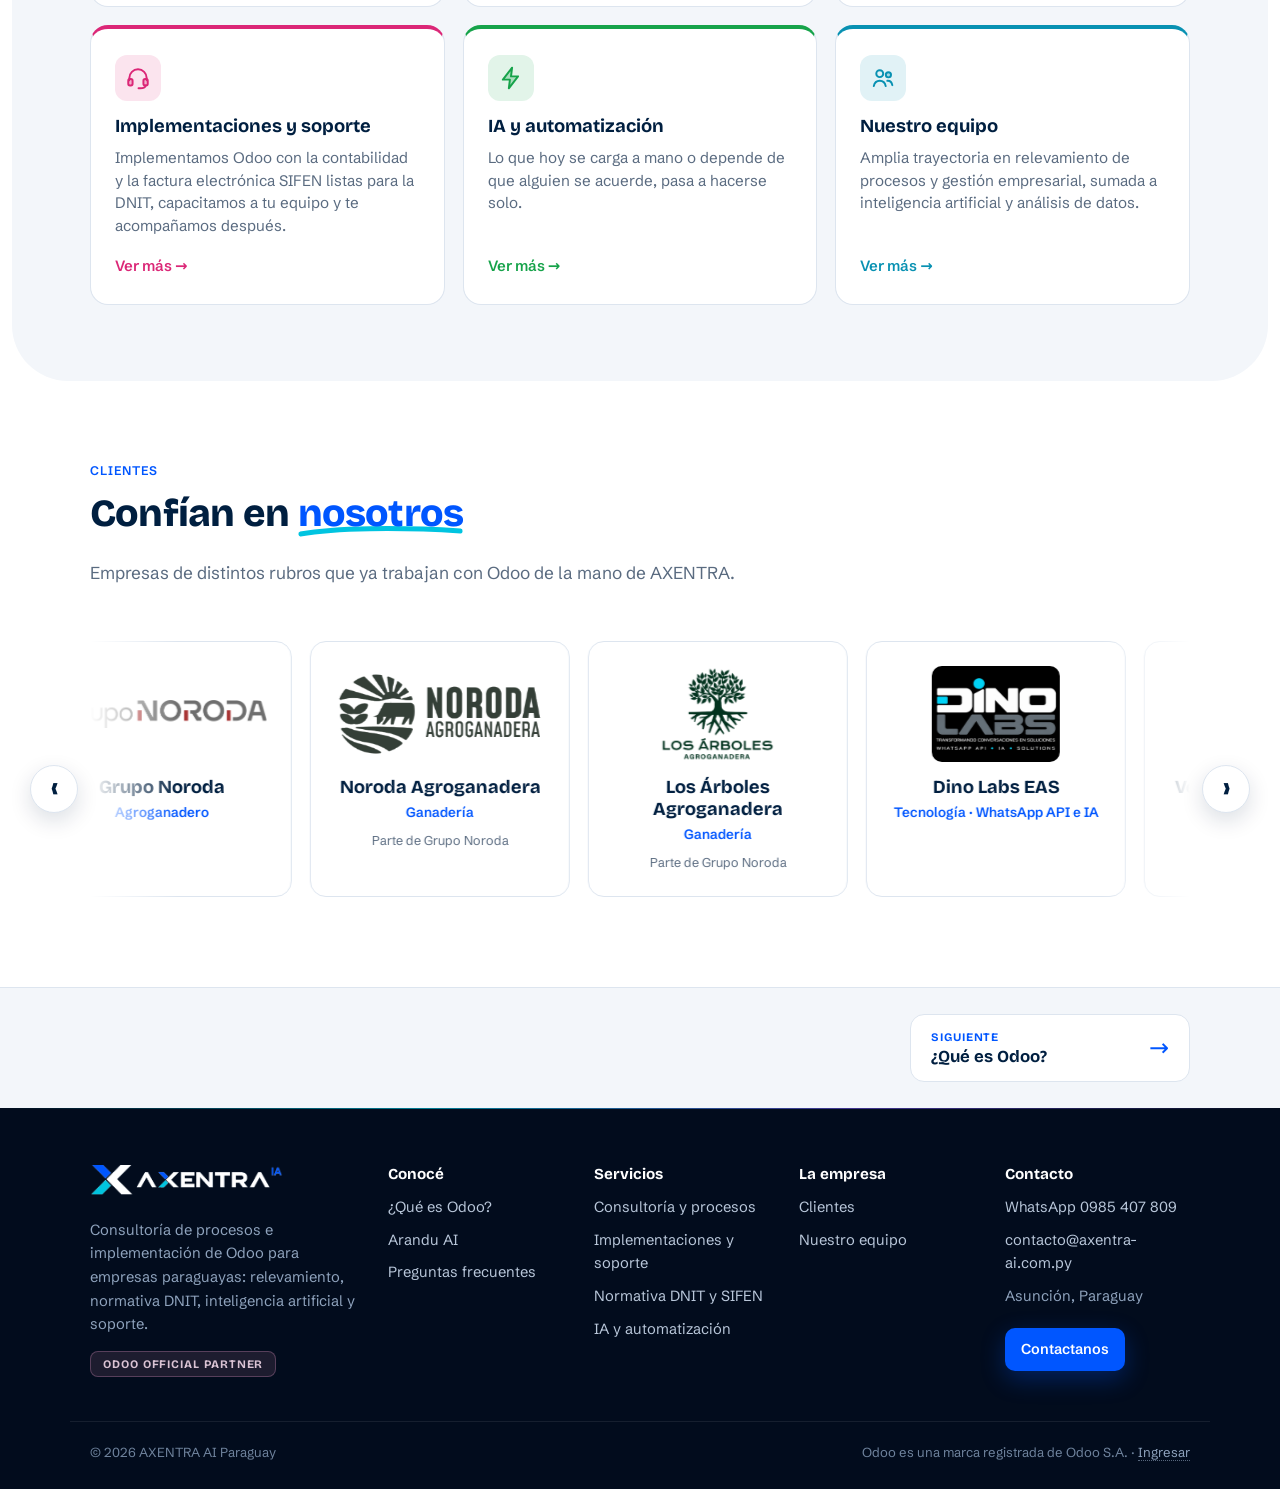
==== commit c6443528: "Página - Modificación - Partners con título y carrusel continuo, y orden editable - Tarjeta de partn" ====
--- a/index.html
+++ b/index.html
@@ -72,7 +72,7 @@
   <div class="contenedor">
     <div class="confianza-tarjeta">
       <div class="confianza-texto">
-        <span class="confianza-etiqueta" id="socios-etiqueta">Nuestros partners</span>
+        <h2 class="confianza-titulo" id="socios-titulo">Nuestros partners</h2>
         <p id="socios-texto"></p>
       </div>
       <div class="socios" id="lista-socios"></div>
@@ -91,9 +91,9 @@
 
 <section class="seccion" id="clientes">
   <div class="contenedor">
-    <span class="etiqueta">Clientes</span>
-    <h2>Confían en <em>nosotros</em></h2>
-    <p class="intro">Empresas de distintos rubros que ya trabajan con Odoo de la mano de AXENTRA.</p>
+    <span class="etiqueta" id="clientes-etiqueta">Clientes</span>
+    <h2 id="clientes-titulo">Confían en <em>nosotros</em></h2>
+    <p class="intro" id="clientes-subtitulo">Empresas de distintos rubros que ya trabajan con Odoo de la mano de AXENTRA.</p>
     <div class="pestanas">
       <div class="pestanas-lista" role="tablist" aria-label="Clientes y testimonios">
         <button type="button" class="pestana" role="tab" id="tab-clientes" aria-controls="panel-clientes">Nuestros clientes</button>
--- a/css/13-partners.css
+++ b/css/13-partners.css
@@ -61,3 +61,22 @@
   .confianza .flecha:hover { transform: scale(1.08); }
   .confianza .flecha.izquierda { left: calc(50% - 48px); } .confianza .flecha.derecha { right: calc(50% - 48px); }
 }
+
+/* Partners: título y subtítulo arriba, carrusel que corre debajo a todo el ancho */
+.confianza-tarjeta { display: block; padding: 26px 28px 20px; }
+.confianza-texto { display: block; padding: 0 4px 6px; text-align: left; }
+.confianza-titulo { font-size: clamp(1.25rem, 2vw, 1.55rem); margin: 0 0 6px; color: var(--marino); }
+.confianza-titulo em { font-style: normal; color: var(--azul); }
+.confianza-texto p { max-width: 760px; }
+.socios { display: grid; grid-template-columns: repeat(auto-fill, minmax(280px, 1fr)); }
+.socios.en-carrusel .carrusel { padding: 10px 0 8px; -webkit-mask-image: linear-gradient(90deg, transparent, #000 4%, #000 96%, transparent); mask-image: linear-gradient(90deg, transparent, #000 4%, #000 96%, transparent); }
+.socios.en-carrusel .socio { flex: 0 0 calc(33.333cqw - 12px); }
+@container (max-width: 820px) { .socios.en-carrusel .socio { flex-basis: calc(50cqw - 9px); } }
+@container (max-width: 460px) { .socios.en-carrusel .socio { flex-basis: 84cqw; } }
+.confianza .flecha.izquierda { left: -18px; } .confianza .flecha.derecha { right: -18px; }
+@media (max-width: 860px) {
+  .confianza-tarjeta { padding: 20px 16px 16px; }
+  .confianza-texto { text-align: center; }
+  .confianza-texto p { margin: 0 auto; }
+  .confianza .flecha.izquierda { left: calc(50% - 48px); } .confianza .flecha.derecha { right: calc(50% - 48px); }
+}
